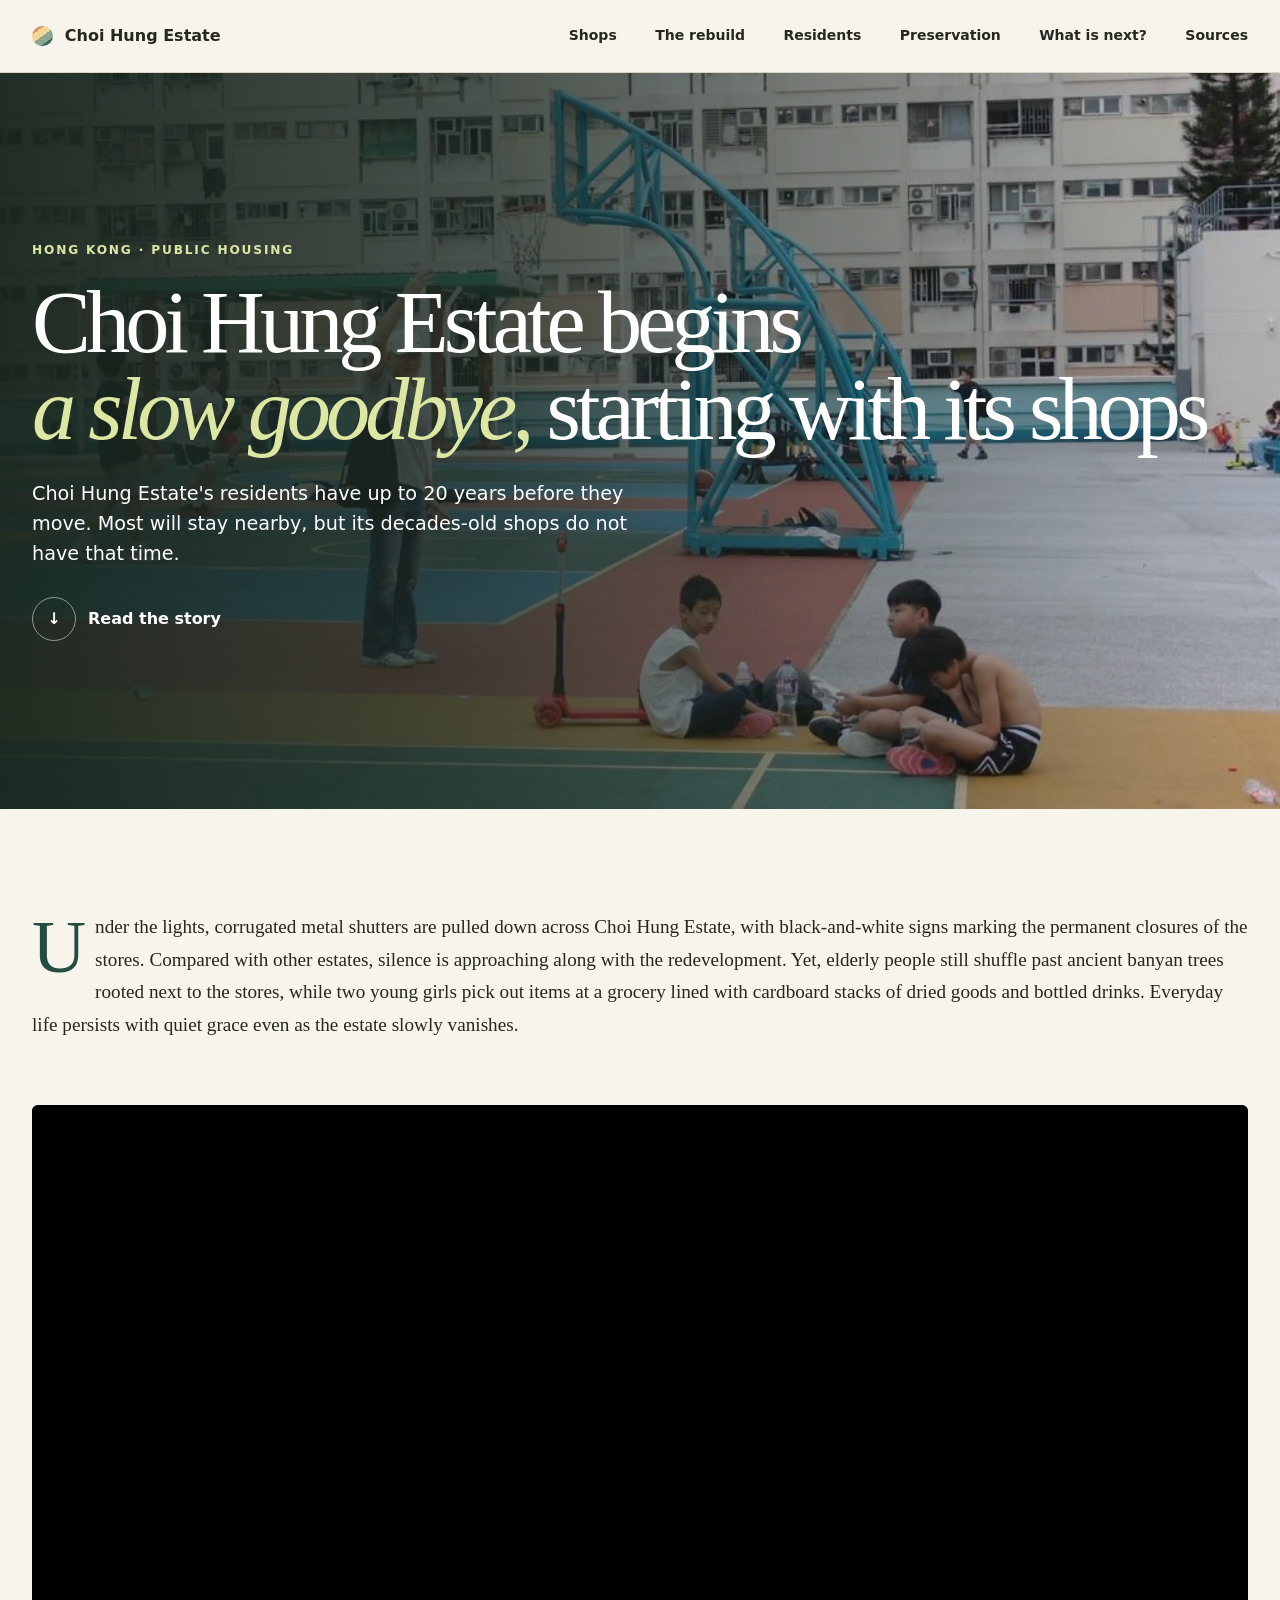
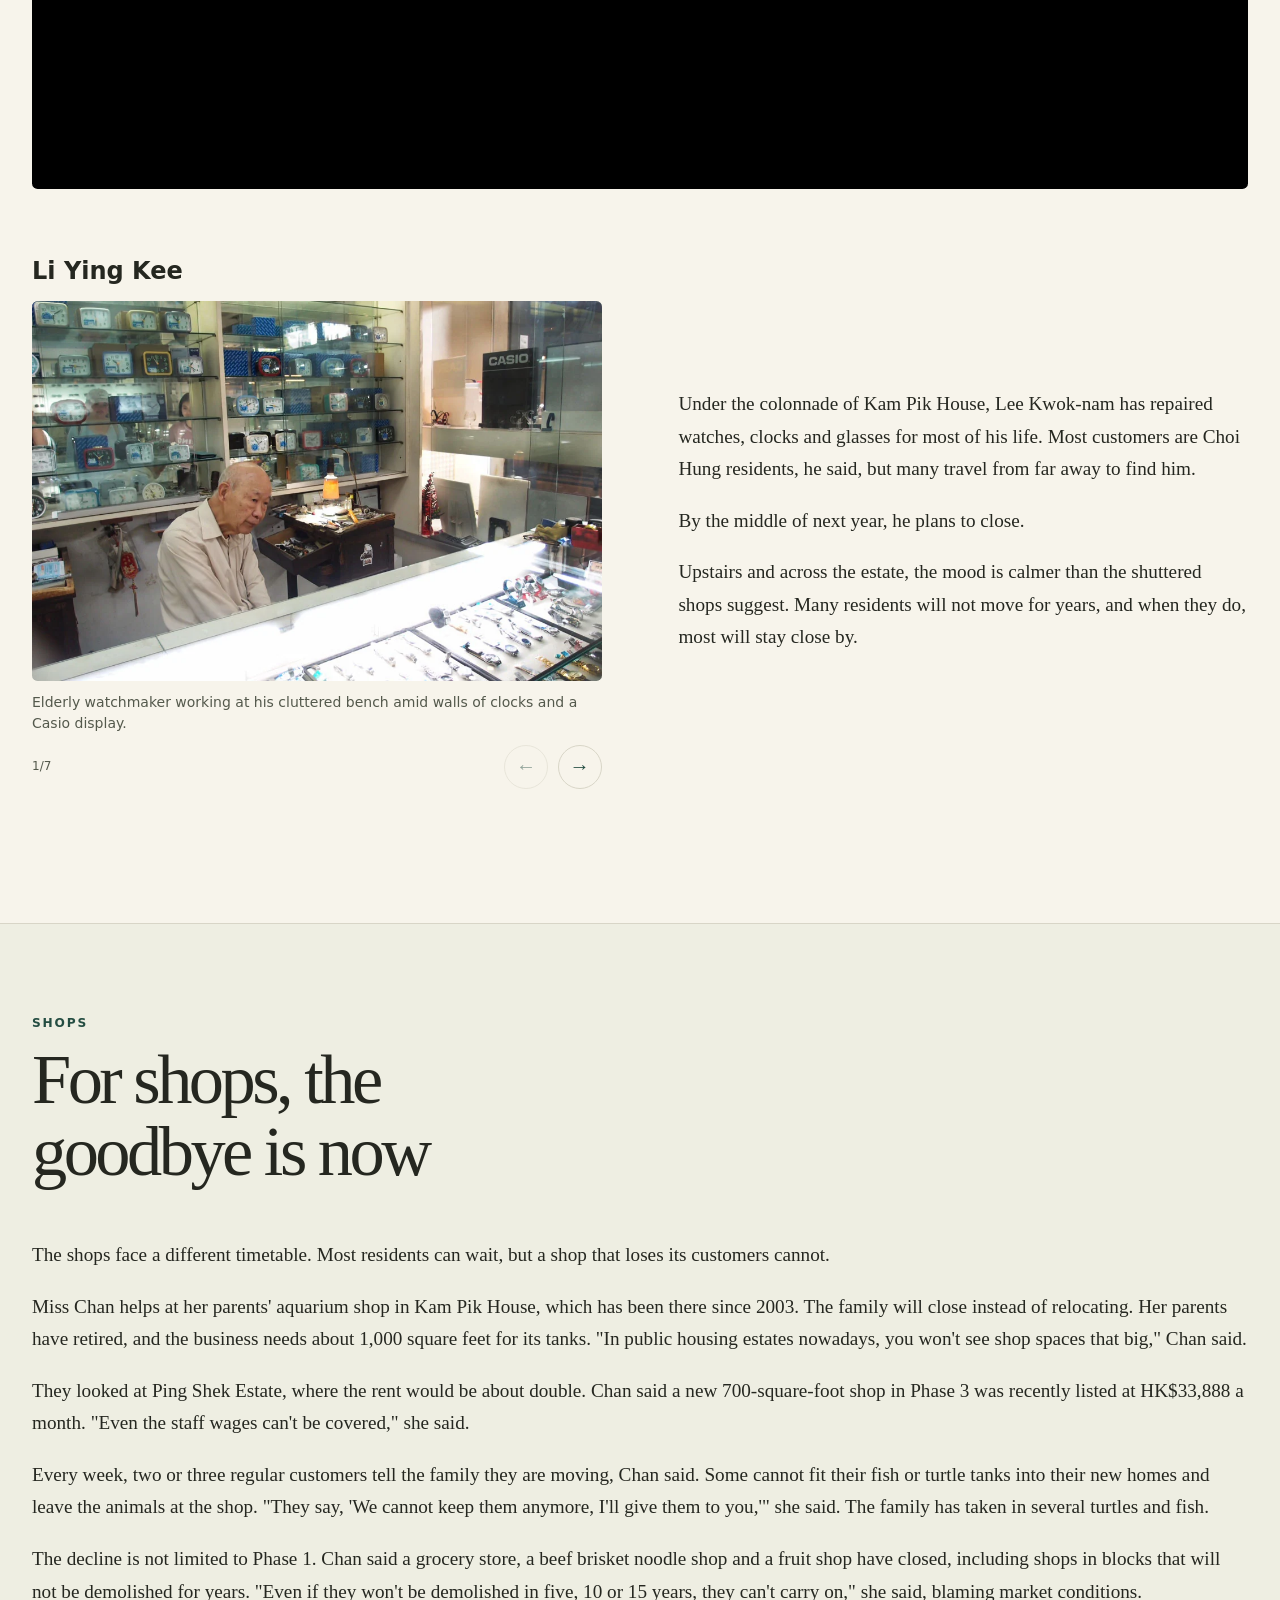
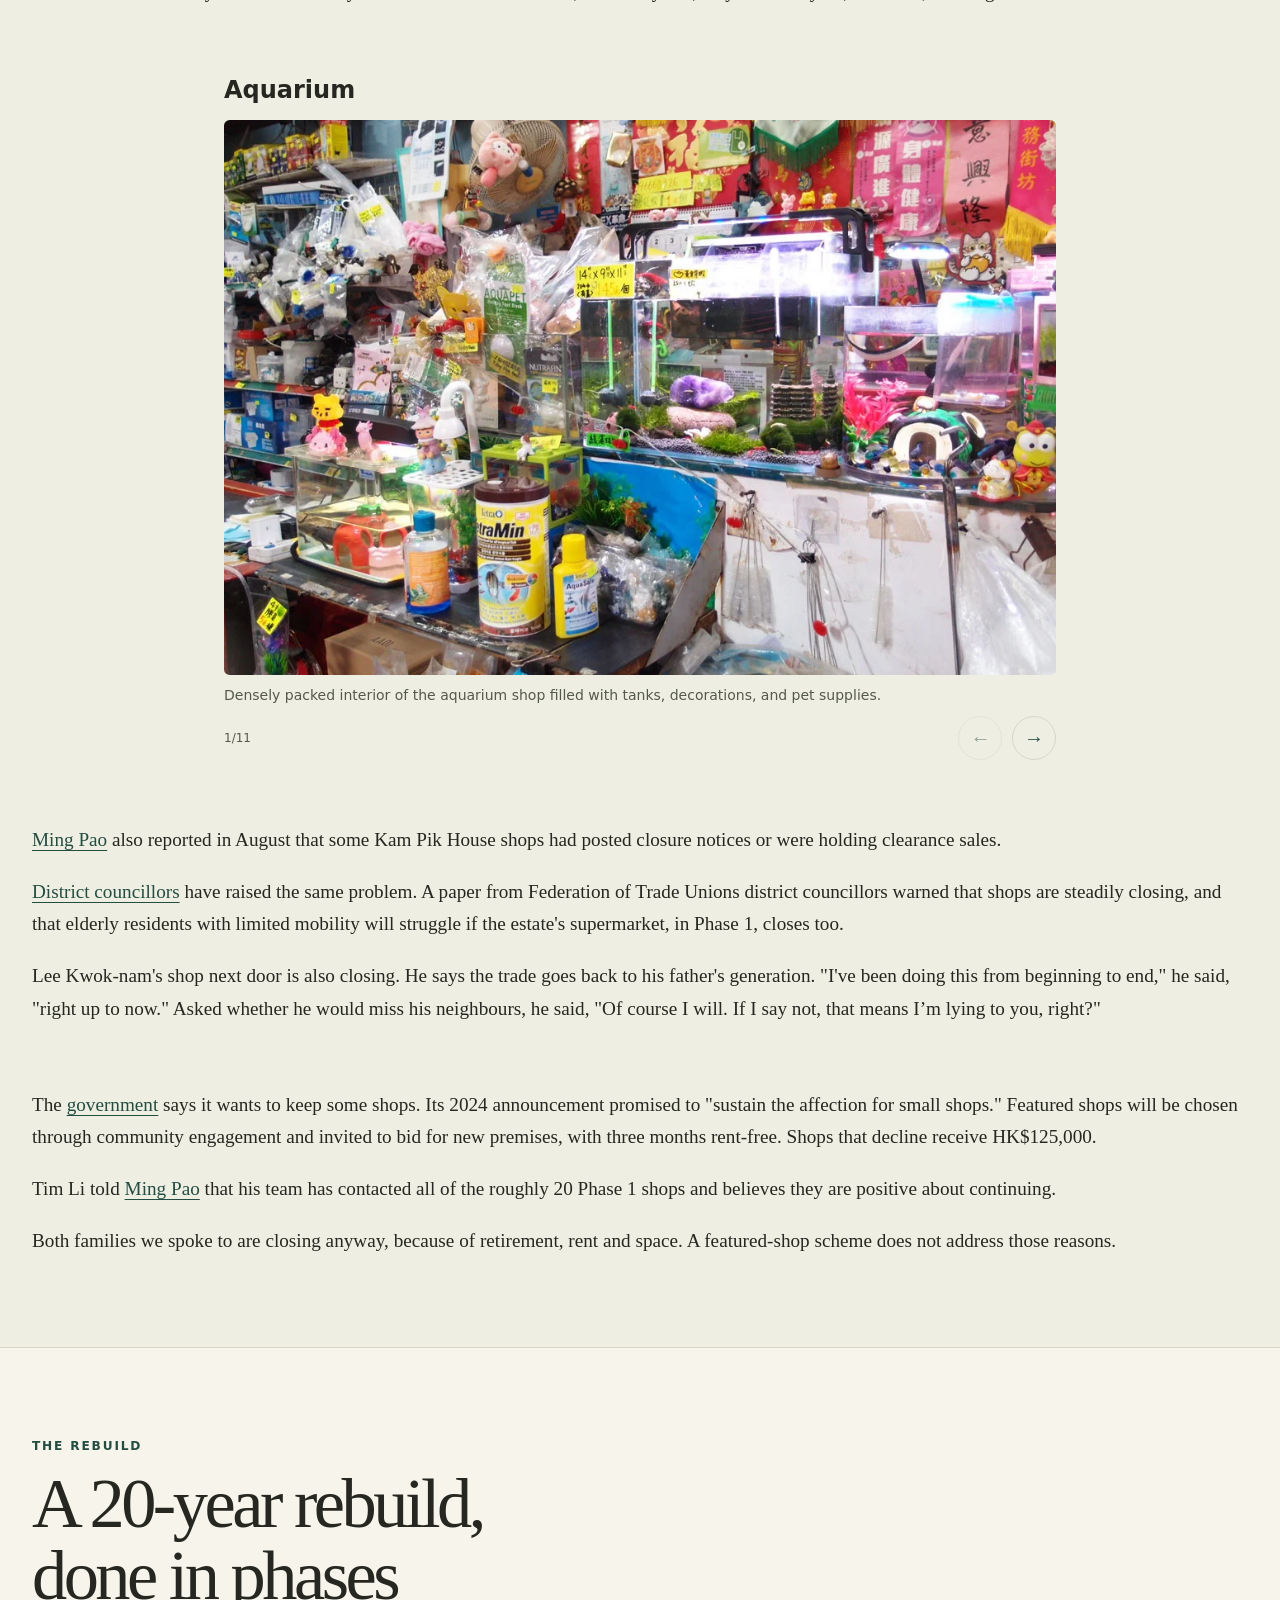
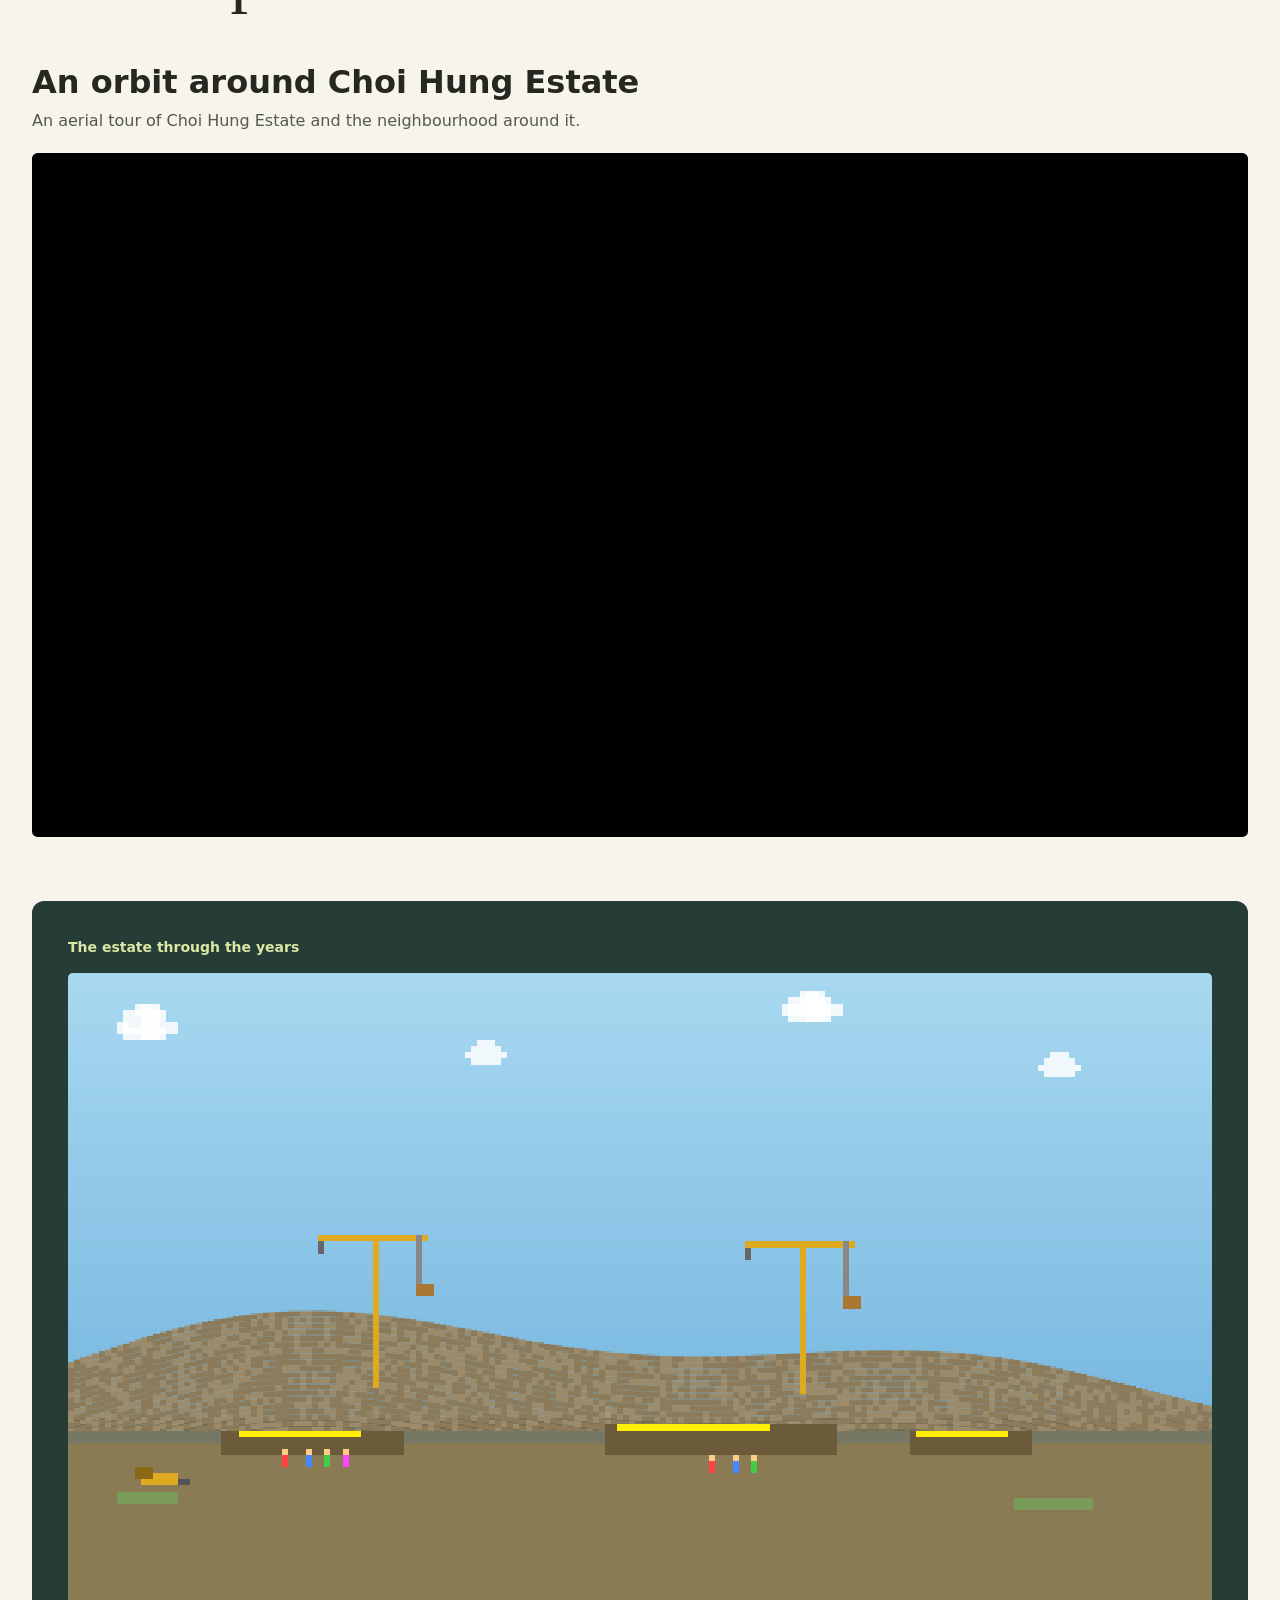
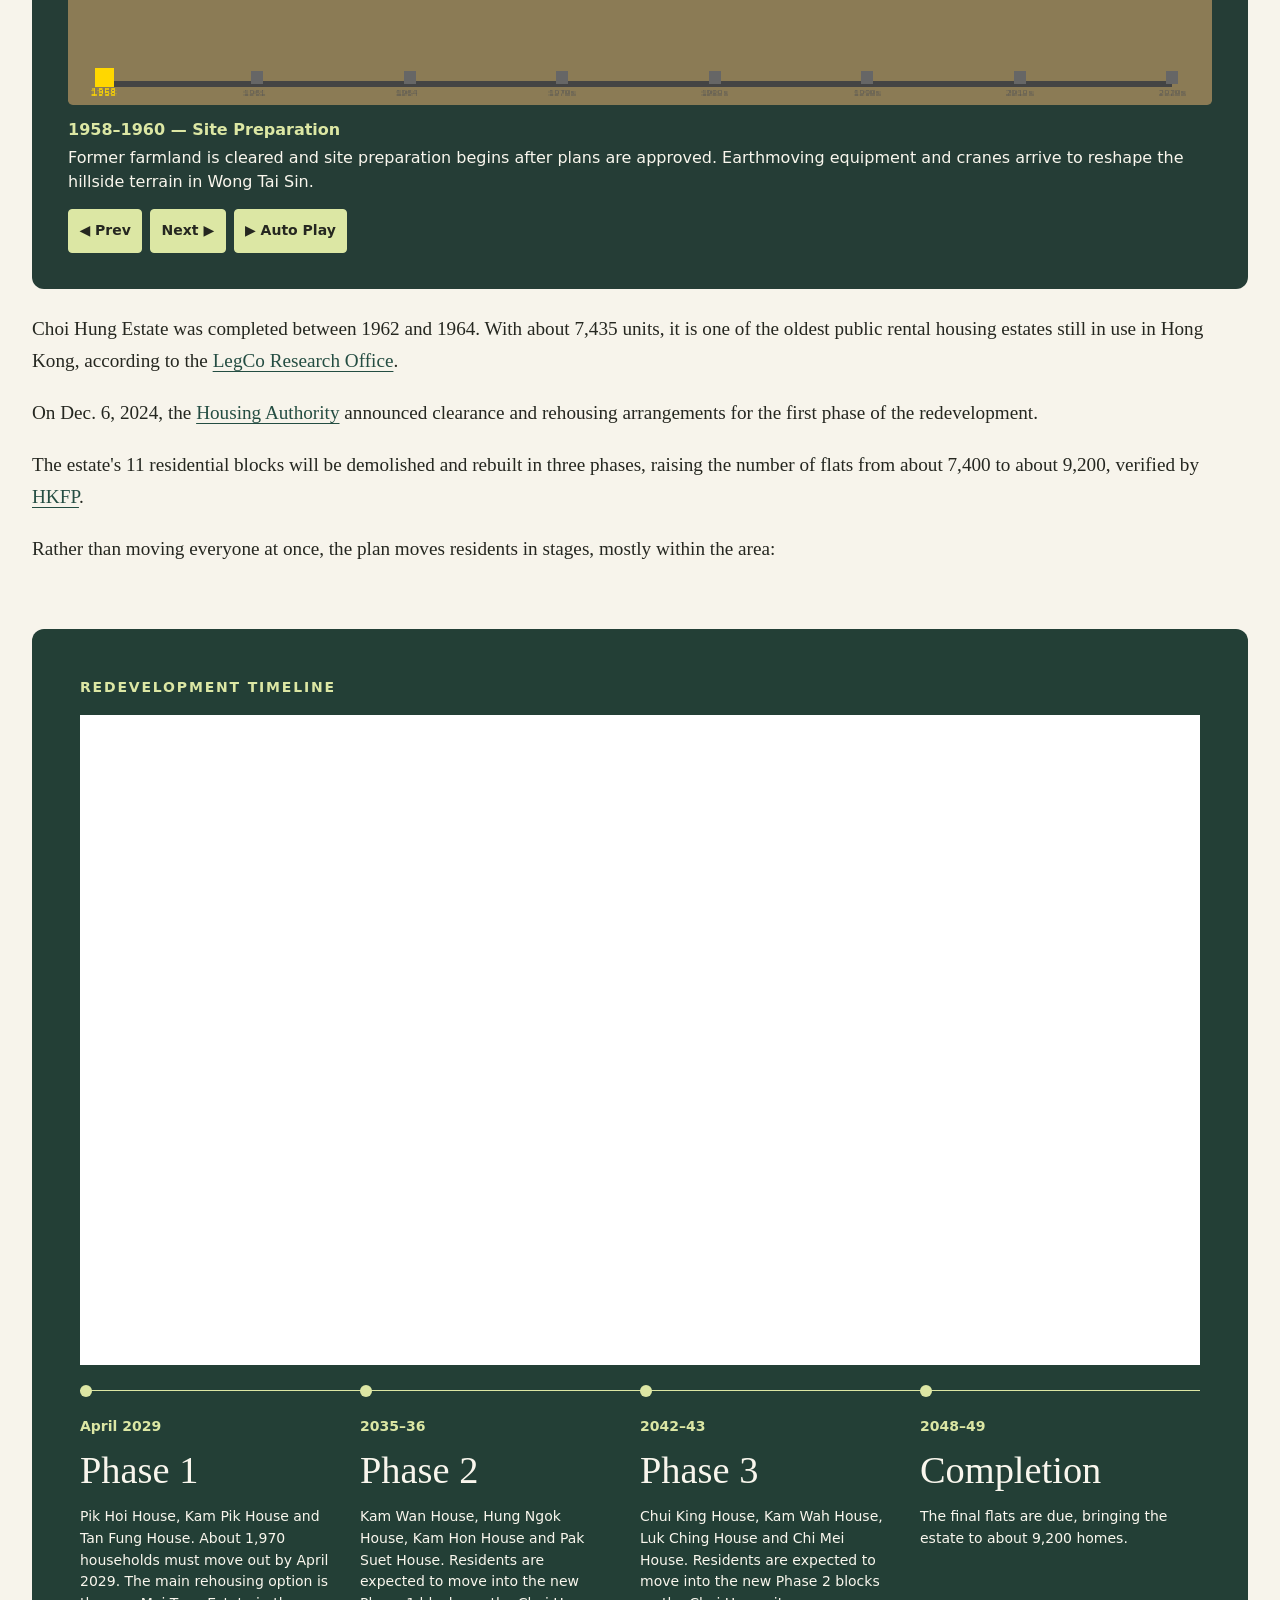
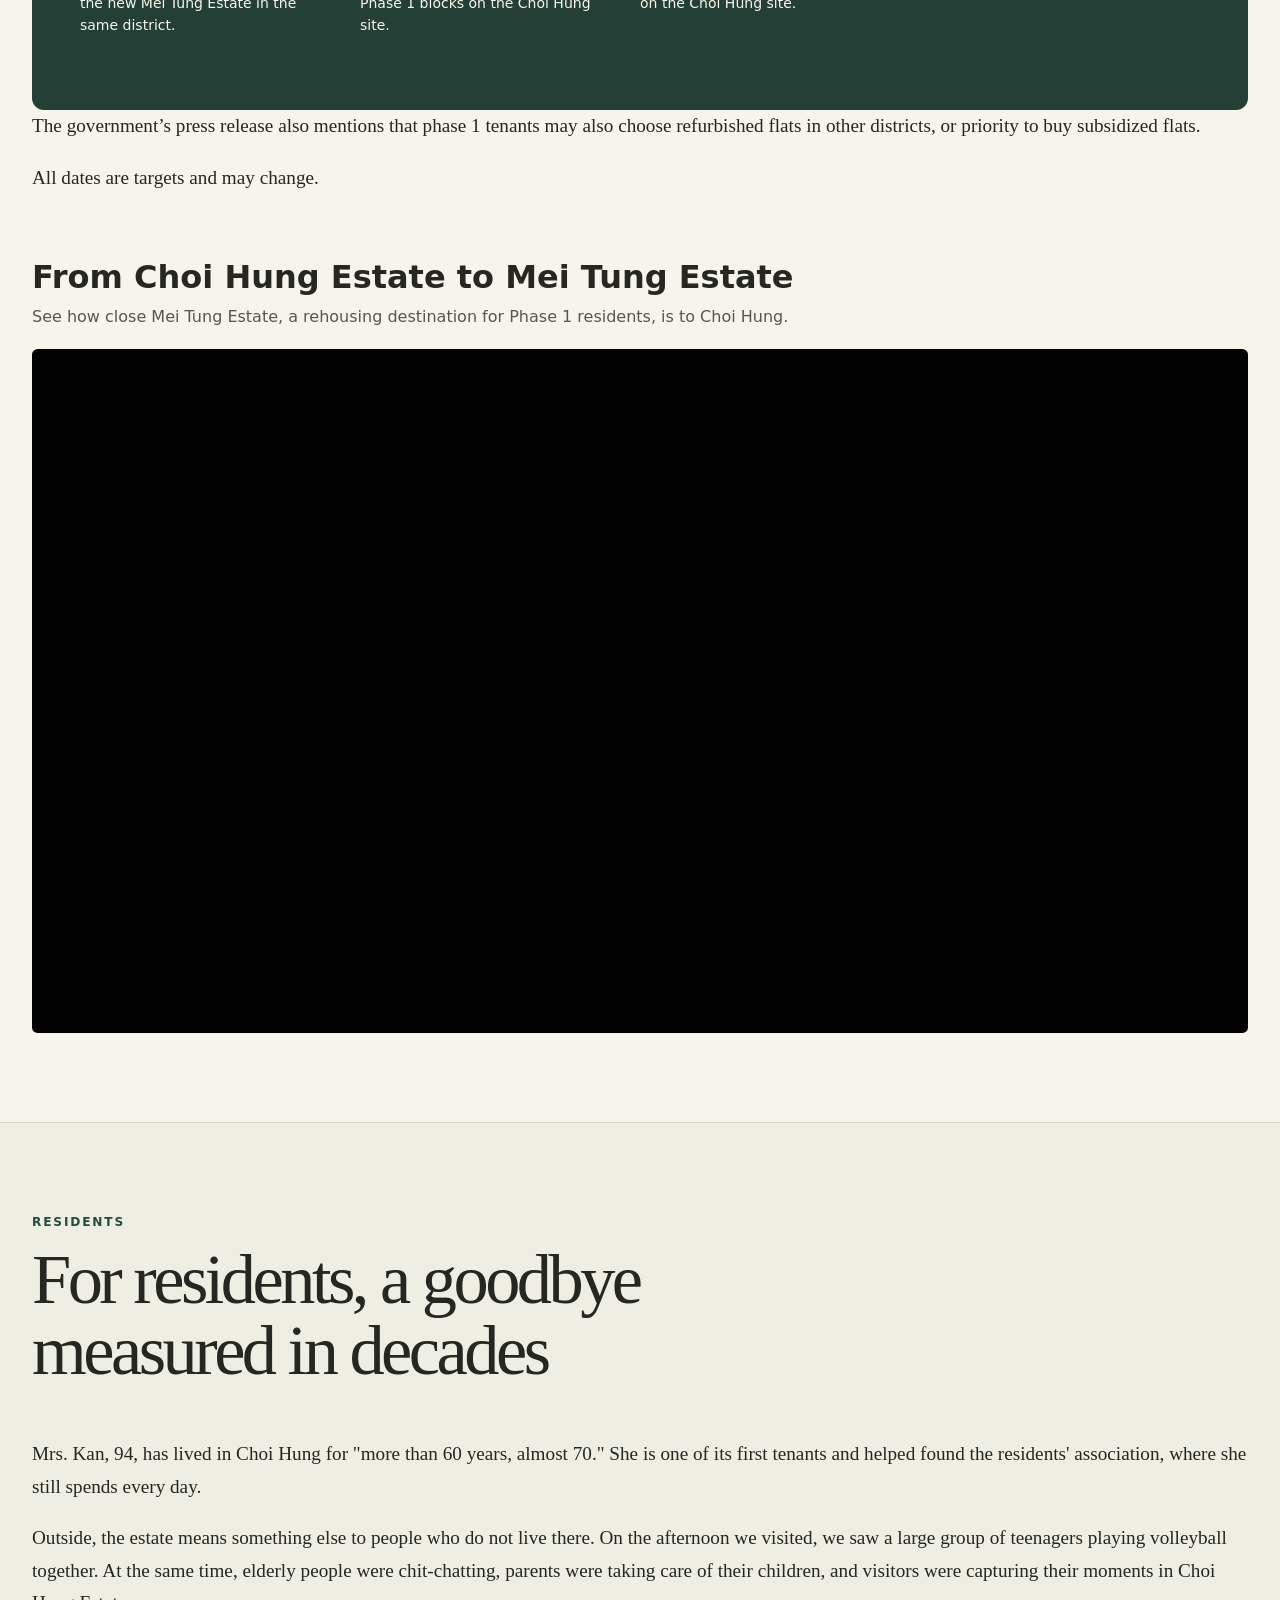
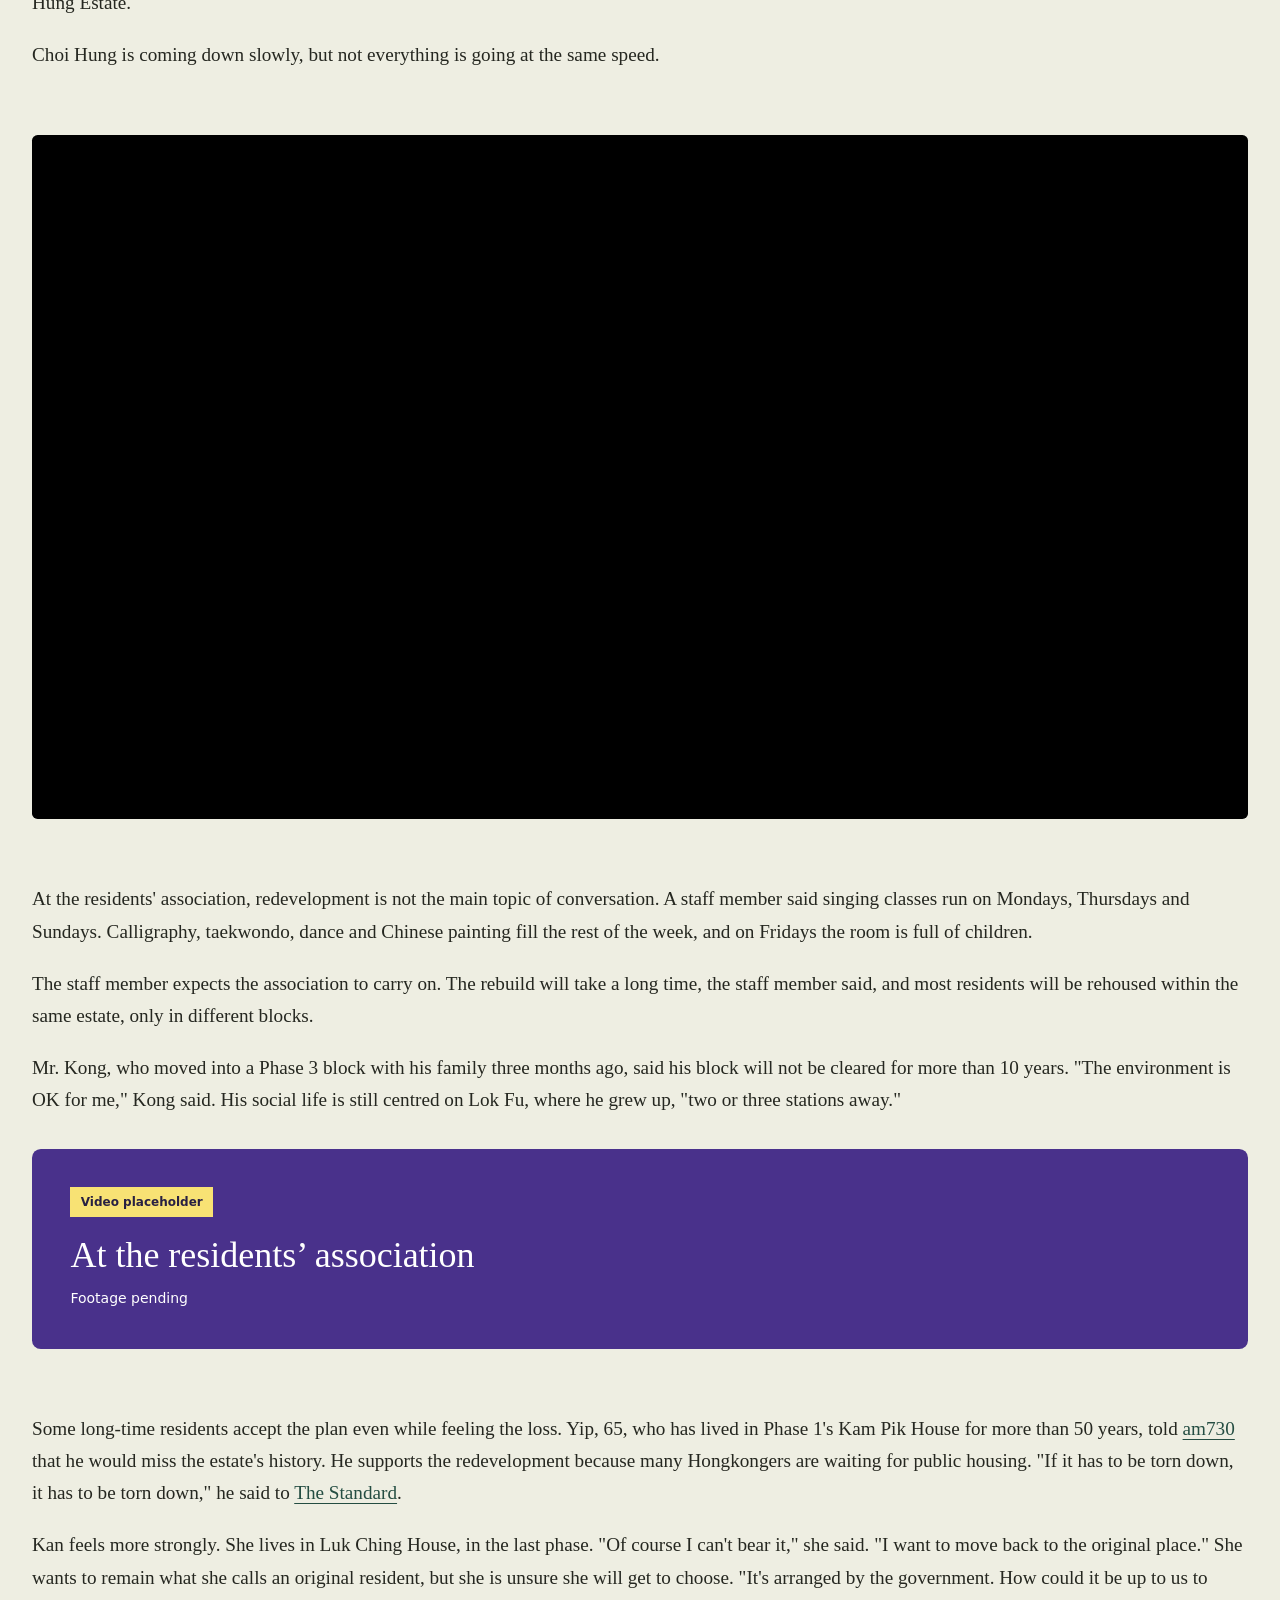
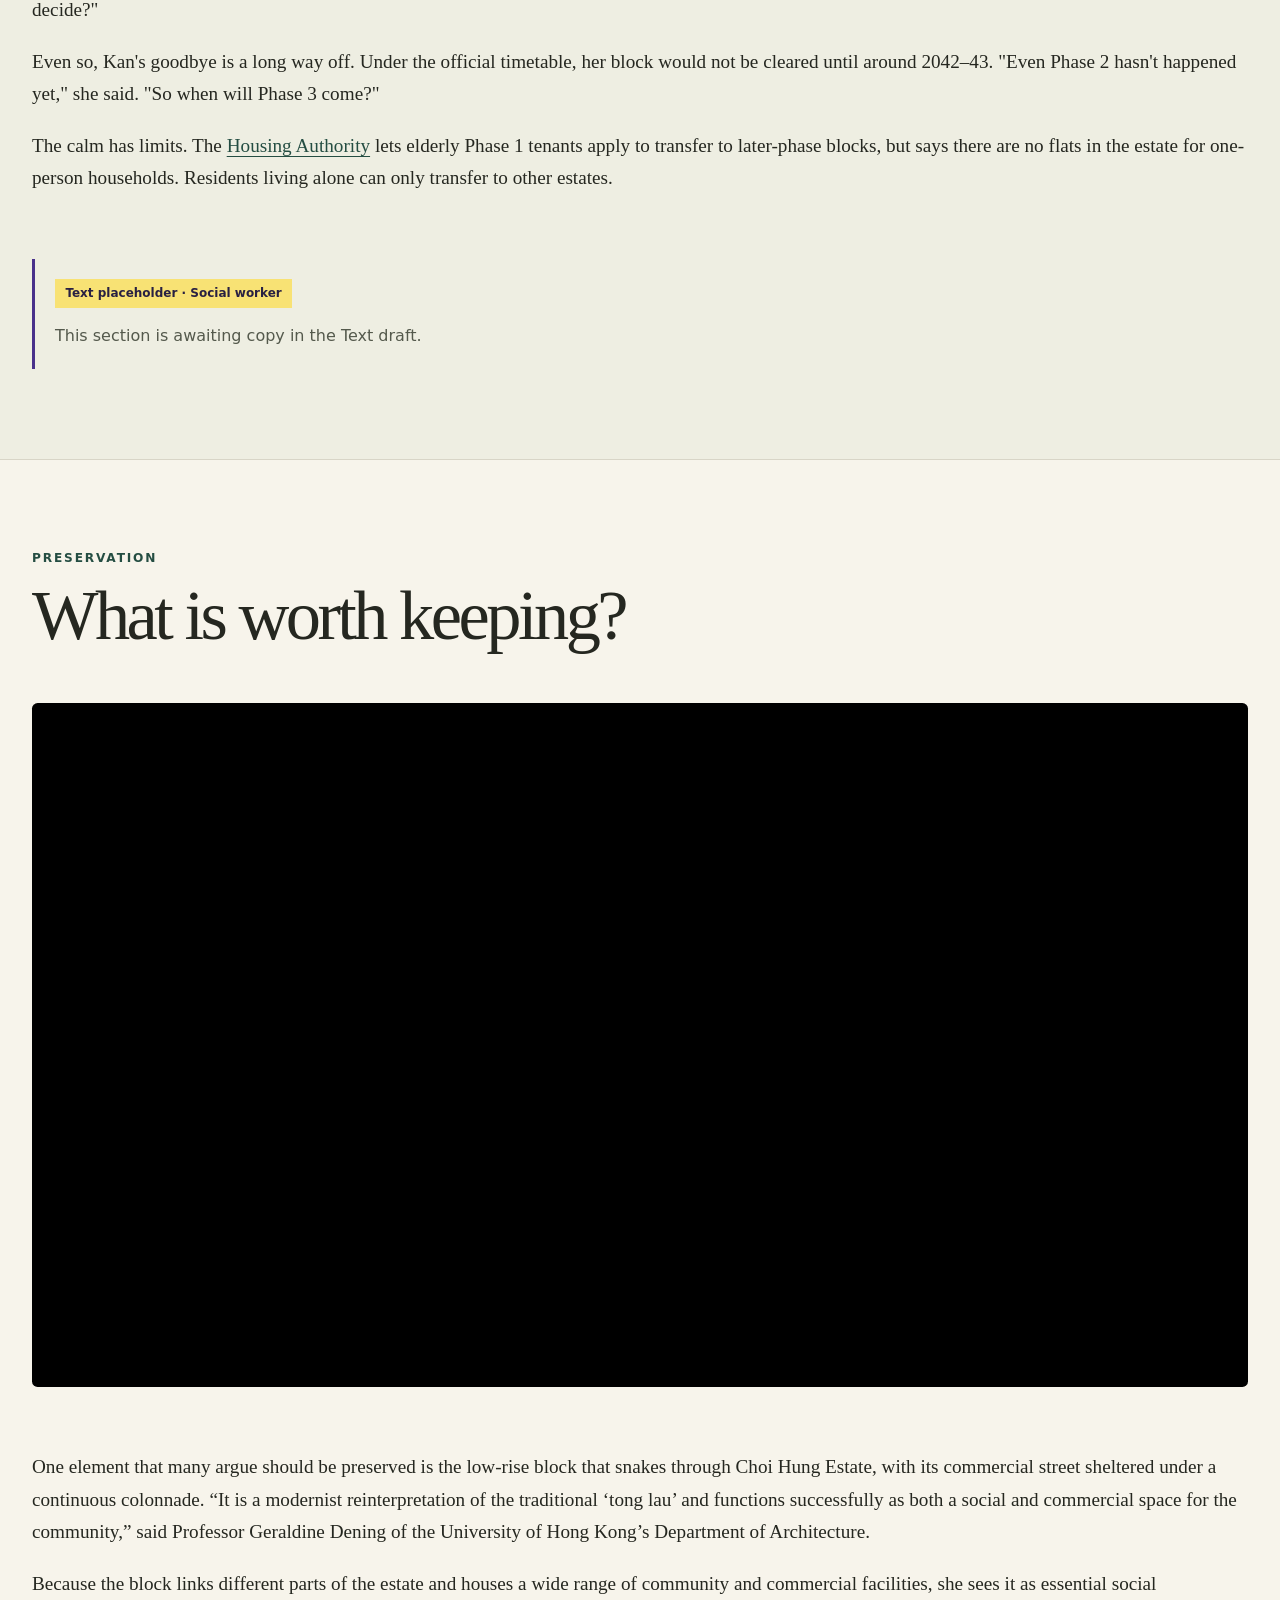
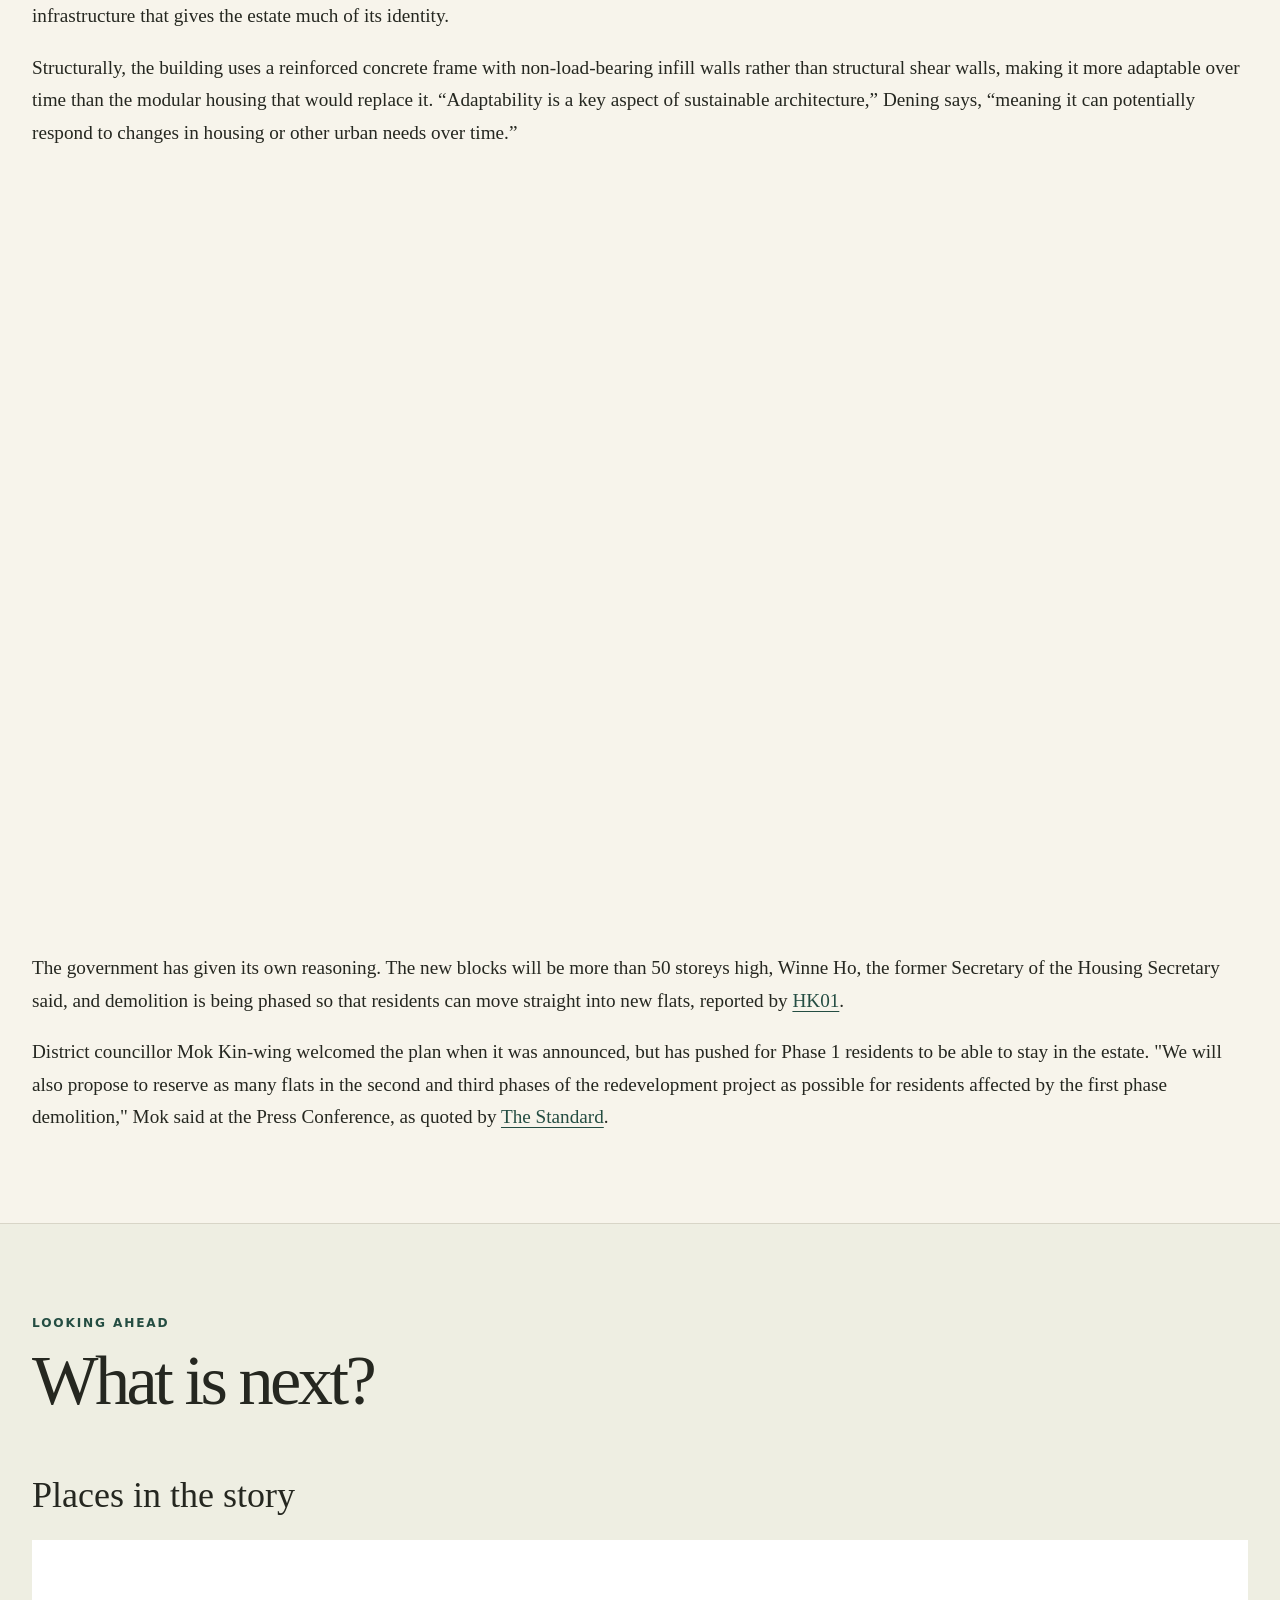
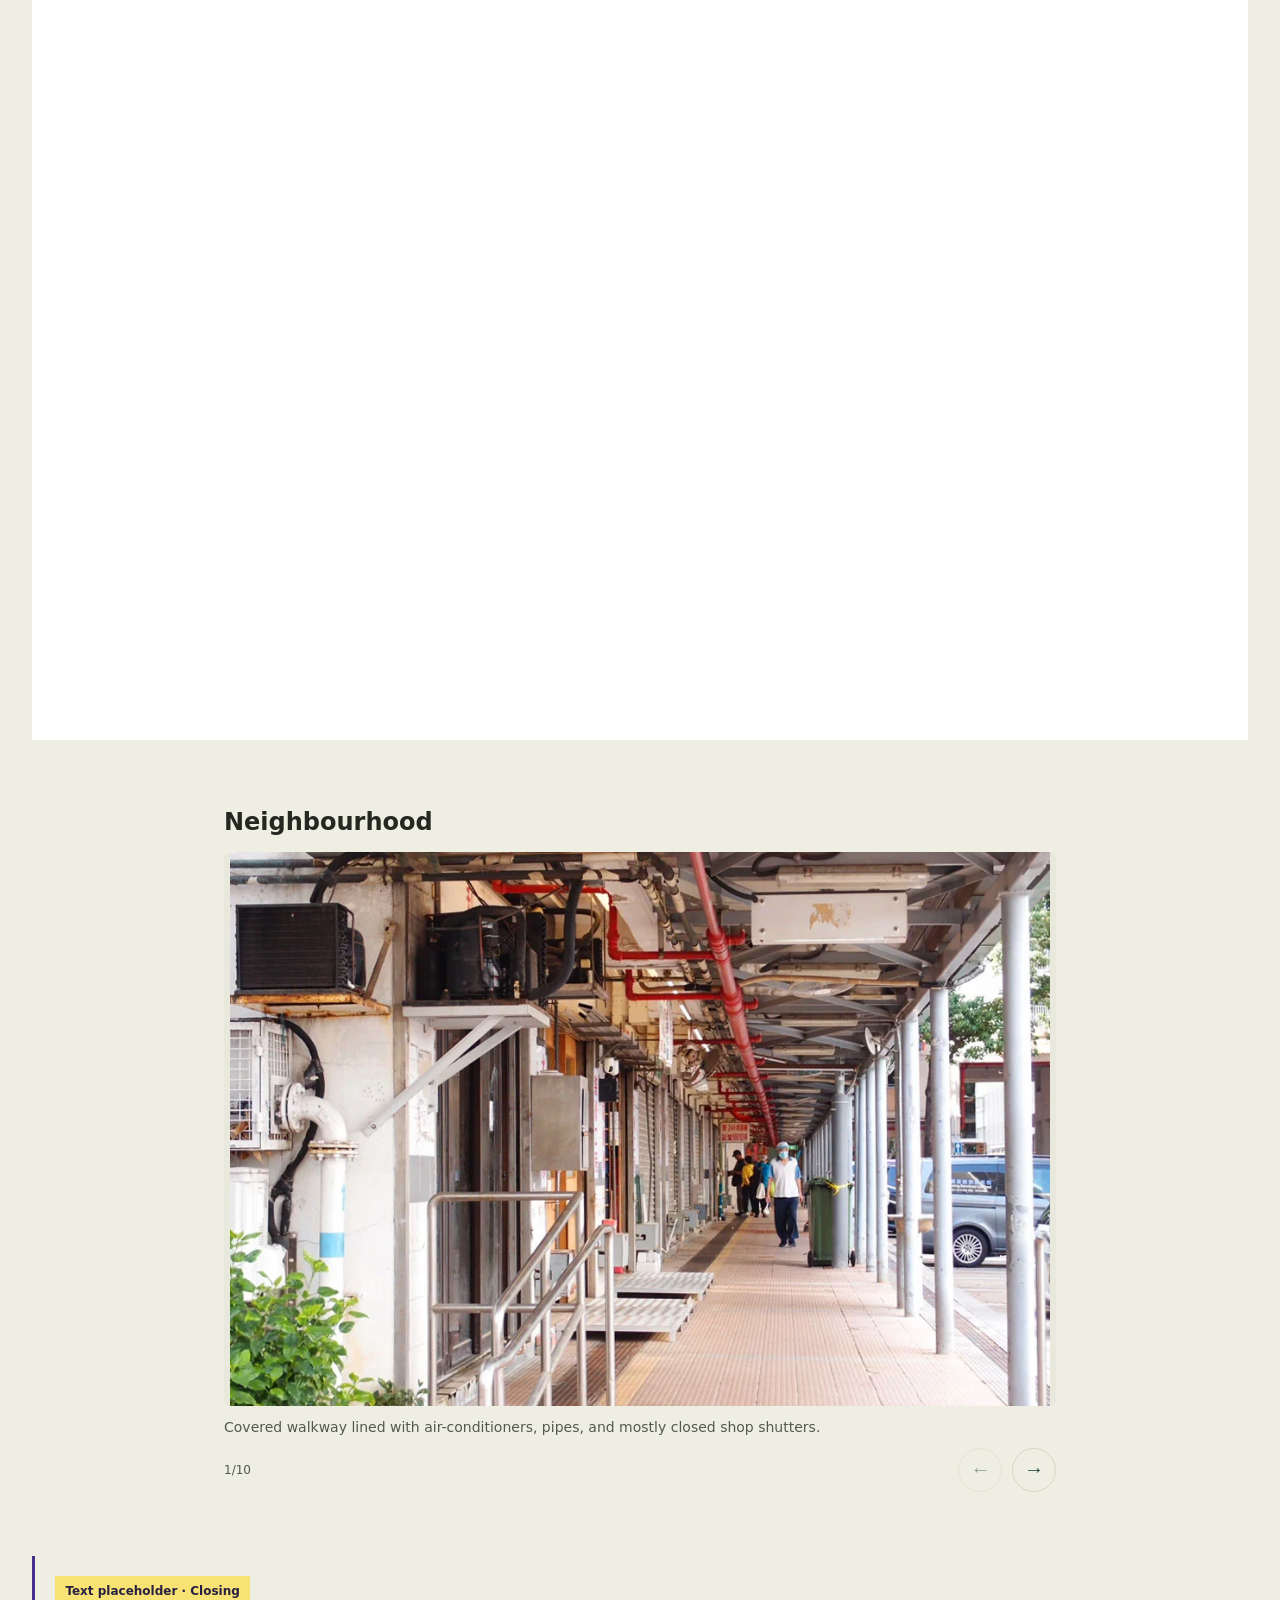
==== test.html @ e08dde83 "Add alternate storytelling layout at test.html" ====
<!doctype html>
<html lang="en"><head>
  <meta charset="utf-8">
  <meta name="viewport" content="width=device-width, initial-scale=1">
  <meta name="theme-color" content="#f7f4eb">
  <meta name="description" content="Choi Hung Estate’s residents have up to 20 years before they move. Its decades-old shops do not have that time.">
  <title>Choi Hung Estate begins a slow goodbye</title>
  <link rel="stylesheet" href="vendor/swiper/swiper-bundle.min.css">
  <link rel="stylesheet" href="styles.css?v=4">
  <script src="vendor/swiper/swiper-bundle.min.js" defer=""></script>
  <script src="gallery.js?v=2" defer=""></script>
  <script src="motion.js" defer=""></script>
  <script src="estate-history.js" defer=""></script>
</head>
<body id="top">
  <a class="skip" href="#main">Skip to story</a>
  <header class="masthead">
    <div class="wrap header-inner">
      <a class="brand" href="#top"><span class="mark" aria-hidden="true"></span> Choi Hung Estate</a>
      <nav aria-label="Story sections">
        
      <a href="#shops">Shops</a><a href="#redevelopment">The rebuild</a><a href="#residents">Residents</a><a href="#preservation">Preservation</a><a href="#next">What is next?</a><a href="#sources">Sources</a></nav>
    </div>
  </header>
  <main id="main"><section class="hero" aria-labelledby="headline">
      <div class="wrap hero-inner">
        <p class="eyebrow">Hong Kong · Public housing</p>
        <h1 id="headline">Choi Hung Estate begins <em>a slow goodbye,</em> starting with its shops</h1>
        <p class="deck">Choi Hung Estate's residents have up to 20 years before they move. Most will stay nearby, but its decades-old shops do not have that time.</p>
        <a class="story-link" href="#story"><span aria-hidden="true">↓</span> Read the story</a>
      </div>
    </section><div id="story" class="opening">
<div class="prose measure" id="text-1">
<p>Under the lights, corrugated metal shutters are pulled down across Choi Hung Estate, with black-and-white signs marking the permanent closures of the stores. Compared with other estates, silence is approaching along with the redevelopment. Yet, elderly people still shuffle past ancient banyan trees rooted next to the stores, while two young girls pick out items at a grocery lined with cardboard stacks of dried goods and bottled drinks. Everyday life persists with quiet grace even as the estate slowly vanishes.</p>
</div>
<figure id="lee-video" class="interview-video">
  <iframe title="Lee Kwok-nam interview video" src="https://drive.google.com/file/d/1QyEZgH8Qrl5v-TX9_oJ8u_oJI3uLM6KD/preview" loading="lazy" allow="fullscreen" allowfullscreen=""></iframe>
</figure>
<div class="story-pair wrap">
<div class="gallery swiper" role="region" aria-label="Li Ying Kee gallery">
        <h3 class="gallery-title">Li Ying Kee</h3>
        <div class="swiper-wrapper">
          <figure class="swiper-slide">
            <div class="crop"><img src="assets/galleries/lee-ying-kee/1.webp" alt="Shopkeeper seated behind a watch counter with clocks on shelves behind him" width="1008" height="672" loading="lazy"></div>
            <figcaption>Elderly watchmaker working at his cluttered bench amid walls of clocks and a Casio display.</figcaption>
          </figure>
          <figure class="swiper-slide">
            <div class="crop"><img src="assets/galleries/lee-ying-kee/2.webp" alt="Door marked as an eye-testing room beside wall-mounted clocks and a desk" width="1008" height="672" loading="lazy"></div>
            <figcaption>Entrance to the eye-examination room, with clocks lining the walls and a fan in the foreground.</figcaption>
          </figure>
          <figure class="swiper-slide">
            <div class="crop"><img src="assets/galleries/lee-ying-kee/3.webp" alt="Ginger cat lying on a glass counter beneath red Chinese shop lettering" width="1008" height="672" loading="lazy"></div>
            <figcaption>Shop interior showing clocks, family portraits, and the resident cat sleeping on the glass counter.</figcaption>
          </figure>
          <figure class="swiper-slide">
            <div class="crop"><img src="assets/galleries/lee-ying-kee/4.webp" alt="Open drawers, tools and small boxes on a wooden workbench under a clock display" width="1008" height="672" loading="lazy"></div>
            <figcaption>Close-up of the repair workbench piled with tools, parts, and open drawers.</figcaption>
          </figure>
          <figure class="swiper-slide">
            <div class="crop"><img src="assets/galleries/lee-ying-kee/5.webp" alt="Wristwatches on stands beside an illustrated Li Ying Kee postcard" width="1008" height="672" loading="lazy"></div>
            <figcaption>Counter display of watches next to a souvenir postcard and cat keychain of the shop.</figcaption>
          </figure>
          <figure class="swiper-slide">
            <div class="crop"><img src="assets/galleries/lee-ying-kee/6.webp" alt="Ginger cat standing on the tiled threshold of Li Ying Kee" width="1008" height="672" loading="lazy"></div>
            <figcaption>The shop’s orange cat standing just outside the entrance.</figcaption>
          </figure>
          <figure class="swiper-slide">
            <div class="crop"><img src="assets/galleries/lee-ying-kee/7.webp" alt="Round shop clock mounted beneath exposed pipes along the covered walkway" width="1008" height="672" loading="lazy"></div>
            <figcaption>Large hanging clock advertising Lee Ying Kee’s watch and eye services.</figcaption>
          </figure>
        </div>
        <div class="gallery-bar">
          <span class="gallery-counter">1/7</span>
          <div class="gallery-controls">
            <button class="gallery-prev" type="button" aria-label="Previous photo"><span aria-hidden="true">←</span></button>
            <button class="gallery-next" type="button" aria-label="Next photo"><span aria-hidden="true">→</span></button>
          </div>
        </div>
      </div>
<div class="prose" id="text-2">
<p>Under the colonnade of Kam Pik House, Lee Kwok-nam has repaired watches, clocks and glasses for most of his life. Most customers are Choi Hung residents, he said, but many travel from far away to find him.</p>
<p>By the middle of next year, he plans to close.</p>
<p>Upstairs and across the estate, the mood is calmer than the shuttered shops suggest. Many residents will not move for years, and when they do, most will stay close by.</p>
</div>
</div>



</div><section id="shops" class="chapter" aria-labelledby="shops-title">
<div class="wrap chapter-heading"><p class="eyebrow">Shops</p><h2 id="shops-title">For shops, the goodbye is now</h2></div>
<div class="prose measure" id="text-7">
<p>The shops face a different timetable. Most residents can wait, but a shop that loses its customers cannot.</p>
<p>Miss Chan helps at her parents' aquarium shop in Kam Pik House, which has been there since 2003. The family will close instead of relocating. Her parents have retired, and the business needs about 1,000 square feet for its tanks. "In public housing estates nowadays, you won't see shop spaces that big," Chan said.</p>
<p>They looked at Ping Shek Estate, where the rent would be about double. Chan said a new 700-square-foot shop in Phase 3 was recently listed at HK$33,888 a month. "Even the staff wages can't be covered," she said.</p>
<p>Every week, two or three regular customers tell the family they are moving, Chan said. Some cannot fit their fish or turtle tanks into their new homes and leave the animals at the shop. "They say, 'We cannot keep them anymore, I'll give them to you,'" she said. The family has taken in several turtles and fish.</p>
<p>The decline is not limited to Phase 1. Chan said a grocery store, a beef brisket noodle shop and a fruit shop have closed, including shops in blocks that will not be demolished for years. "Even if they won't be demolished in five, 10 or 15 years, they can't carry on," she said, blaming market conditions.</p>
</div>
<div class="gallery-feature wrap"><div class="gallery swiper" role="region" aria-label="Aquarium gallery">
        <h3 class="gallery-title">Aquarium</h3>
        <div class="swiper-wrapper">
          <figure class="swiper-slide">
            <div class="crop"><img src="assets/galleries/aquarium/8.webp" alt="Illuminated fish tanks surrounded by containers of fish food and shop decorations" width="1008" height="672" loading="lazy"></div>
            <figcaption>Densely packed interior of the aquarium shop filled with tanks, decorations, and pet supplies.</figcaption>
          </figure>
          <figure class="swiper-slide">
            <div class="crop"><img src="assets/galleries/aquarium/9.webp" alt="Turtle tanks beneath a brightly lit aquarium of colourful fish" width="1008" height="672" loading="lazy"></div>
            <figcaption>Stacked tanks holding colourful fish and turtles, one with a skeleton ornament.</figcaption>
          </figure>
          <figure class="swiper-slide">
            <div class="crop"><img src="assets/galleries/aquarium/10.webp" alt="Rows of aquariums with blue backgrounds and yellow handwritten price tags" width="765" height="526" loading="lazy"></div>
            <figcaption>Rows of tanks stocked with tropical fish and gravel.</figcaption>
          </figure>
          <figure class="swiper-slide">
            <div class="crop"><img src="assets/galleries/aquarium/11.webp" alt="Dark spotted fish on gravel in a blue-backed aquarium" width="936" height="623" loading="lazy"></div>
            <figcaption>Fish tanks with decorative rocks and large water jugs stored underneath.</figcaption>
          </figure>
          <figure class="swiper-slide">
            <div class="crop"><img src="assets/galleries/aquarium/12.webp" alt="Orange goldfish swimming together in a glass aquarium" width="1008" height="672" loading="lazy"></div>
            <figcaption>Tanks of orange goldfish for sale.</figcaption>
          </figure>
          <figure class="swiper-slide">
            <div class="crop"><img src="assets/galleries/aquarium/13.webp" alt="Red scoop and clear measuring jugs between stacked fish tanks" width="864" height="549" loading="lazy"></div>
            <figcaption>Working area with nets, containers, and fish tanks, including another skeleton decoration.</figcaption>
          </figure>
          <figure class="swiper-slide">
            <div class="crop"><img src="assets/galleries/aquarium/14.webp" alt="Pink, yellow and orange fish in a blue-backed aquarium" width="1008" height="672" loading="lazy"></div>
            <figcaption>Close-up of bright neon tetras swimming in a tank.</figcaption>
          </figure>
          <figure class="swiper-slide">
            <div class="crop"><img src="assets/galleries/aquarium/15.webp" alt="School of small fish above labelled pots of aquatic plants" width="1008" height="672" loading="lazy"></div>
            <figcaption>Planted aquarium with small fish, aquatic plants, and price tags.</figcaption>
          </figure>
          <figure class="swiper-slide">
            <div class="crop"><img src="assets/galleries/aquarium/16.webp" alt="Blue aquarium shop sign with fish symbols beside hanging red lanterns" width="1008" height="672" loading="lazy"></div>
            <figcaption>Neon open sign for Hung To Aquarium (鴻濤水族館)  with red lanterns hanging outside.</figcaption>
          </figure>
          <figure class="swiper-slide">
            <div class="crop"><img src="assets/galleries/aquarium/17.webp" alt="Aquarium shopfront with a blue Chinese sign, red lanterns and clear plastic entrance strips" width="932" height="646" loading="lazy"></div>
            <figcaption>Storefront of Hung To Aquarium, lanterns up and a staff member visible inside.</figcaption>
          </figure>
          <figure class="swiper-slide">
            <div class="crop"><img src="assets/galleries/aquarium/pb151330.webp" alt="People walking through the covered arcade beside the aquarium shop sign" width="1008" height="672" loading="lazy"></div>
          </figure>
        </div>
        <div class="gallery-bar">
          <span class="gallery-counter">1/11</span>
          <div class="gallery-controls">
            <button class="gallery-prev" type="button" aria-label="Previous photo"><span aria-hidden="true">←</span></button>
            <button class="gallery-next" type="button" aria-label="Next photo"><span aria-hidden="true">→</span></button>
          </div>
        </div>
      </div></div>
<div class="prose measure" id="text-8">
<p><a href="https://news.mingpao.com/pns/要聞/article/20260823/s00001/1787423045557/留虹牆保店匾-彩虹邨特色不變-重建團隊-已接觸首期拆20店-對繼續營業正面">Ming Pao</a> also reported in August that some Kam Pik House shops had posted closure notices or were holding clearance sales.</p>
<p><a href="https://www.districtcouncils.gov.hk/wts/doc/2024_2027/tc/committee_meetings_doc/HC/31366/HC_M16_045.pdf">District councillors</a> have raised the same problem. A paper from Federation of Trade Unions district councillors warned that shops are steadily closing, and that elderly residents with limited mobility will struggle if the estate's supermarket, in Phase 1, closes too.</p>
<p>Lee Kwok-nam's shop next door is also closing. He says the trade goes back to his father's generation. "I've been doing this from beginning to end," he said, "right up to now." Asked whether he would miss his neighbours, he said, "Of course I will. If I say not, that means I’m lying to you, right?"</p>
</div>

<div class="prose measure" id="text-9">
<p>The <a href="https://www.info.gov.hk/gia/general/202412/06/P2024120600218.htm">government</a> says it wants to keep some shops. Its 2024 announcement promised to "sustain the affection for small shops." Featured shops will be chosen through community engagement and invited to bid for new premises, with three months rent-free. Shops that decline receive HK$125,000.</p>
<p>Tim Li told <a href="https://news.mingpao.com/pns/要聞/article/20260823/s00001/1787423045557/留虹牆保店匾-彩虹邨特色不變-重建團隊-已接觸首期拆20店-對繼續營業正面">Ming Pao</a> that his team has contacted all of the roughly 20 Phase 1 shops and believes they are positive about continuing.</p>
<p>Both families we spoke to are closing anyway, because of retirement, rent and space. A featured-shop scheme does not address those reasons.</p>
</div>

</section><section id="redevelopment" class="chapter" aria-labelledby="redevelopment-title">
<div class="wrap chapter-heading"><p class="eyebrow">The rebuild</p><h2 id="redevelopment-title">A 20-year rebuild, done in phases</h2></div>
<figure id="earth-video-1" class="interview-video">
  <figcaption><h3>An orbit around Choi Hung Estate</h3><p>An aerial tour of Choi Hung Estate and the neighbourhood around it.</p></figcaption>
  <iframe title="An orbit around Choi Hung Estate video" src="https://drive.google.com/file/d/1zy849ANQ_q80r04ZechJBaH7zpmNqCsq/preview" loading="lazy" allow="fullscreen" allowfullscreen=""></iframe>
</figure><figure class="estate-history wrap" aria-labelledby="estate-history-title" hidden="">
        <figcaption id="estate-history-title">The estate through the years</figcaption>
        <canvas id="gameCanvas" width="750" height="480" tabindex="0" aria-label="Pixel-art estate timeline. Use the arrow keys to change stages and Space to toggle autoplay."></canvas>
        <div class="history-details" aria-live="polite" aria-atomic="true">
          <p id="yearDisplay" class="history-year"></p>
          <p id="description" class="history-description"></p>
        </div>
        <div class="history-controls" role="group" aria-label="Estate history controls">
          <button id="prevBtn" type="button">◀ Prev</button>
          <button id="nextBtn" type="button">Next ▶</button>
          <button id="autoBtn" type="button">▶ Auto Play</button>
        </div>
      </figure>
<div class="prose measure" id="text-4a">
<p>Choi Hung Estate was completed between 1962 and 1964. With about 7,435 units, it is one of the oldest public rental housing estates still in use in Hong Kong, according to the <a href="https://app7.legco.gov.hk/rpdb/en/uploads/2025/ISSH/ISSH19_2025_20250707_en.pdf">LegCo Research Office</a>.</p>
<p>On Dec. 6, 2024, the <a href="https://www.info.gov.hk/gia/general/202412/06/P2024120600218.htm">Housing Authority</a> announced clearance and rehousing arrangements for the first phase of the redevelopment.</p>
<p>The estate's 11 residential blocks will be demolished and rebuilt in three phases, raising the number of flats from about 7,400 to about 9,200, verified by <a href="https://hongkongfp.com/2024/10/31/first-tenants-of-hong-kongs-choi-hung-estate-to-begin-moving-out-in-2028-as-redevelopment-set-for-2049-completion/">HKFP</a>.</p>
<p>Rather than moving everyone at once, the plan moves residents in stages, mostly within the area:</p>
</div>
<figure class="timeline wrap" aria-labelledby="timeline-title">
        <figcaption id="timeline-title">Redevelopment timeline</figcaption>
        <iframe class="knightlab-embed timeline-embed" title="Choi Hung Estate interactive timeline" width="100%" height="650" loading="lazy" allowfullscreen="" src="https://cdn.knightlab.com/libs/timeline3/latest/embed/index.html?source=v2%3A2PACX-1vQSINF4Z9VQrUC9lxY2sVhEqk9RJDs5AckryLCi69MP6IN8wHuLTheE7pDvbLVatQh3ShbFIFVR9W2f&amp;font=Default&amp;lang=en&amp;initial_zoom=2&amp;width=100%25&amp;height=650"></iframe>
        <ol class="timeline-list">
          <li class="timeline-item">
            <span class="timeline-marker" aria-hidden="true"></span>
            <span class="timeline-date">April 2029</span>
            <h3>Phase 1</h3>
            <p>Pik Hoi House, Kam Pik House and Tan Fung House. About 1,970 households must move out by April 2029. The main rehousing option is the new Mei Tung Estate in the same district.</p>
          </li>
          <li class="timeline-item">
            <span class="timeline-marker" aria-hidden="true"></span>
            <span class="timeline-date">2035–36</span>
            <h3>Phase 2</h3>
            <p>Kam Wan House, Hung Ngok House, Kam Hon House and Pak Suet House. Residents are expected to move into the new Phase 1 blocks on the Choi Hung site.</p>
          </li>
          <li class="timeline-item">
            <span class="timeline-marker" aria-hidden="true"></span>
            <span class="timeline-date">2042–43</span>
            <h3>Phase 3</h3>
            <p>Chui King House, Kam Wah House, Luk Ching House and Chi Mei House. Residents are expected to move into the new Phase 2 blocks on the Choi Hung site.</p>
          </li>
          <li class="timeline-item">
            <span class="timeline-marker" aria-hidden="true"></span>
            <span class="timeline-date">2048–49</span>
            <h3>Completion</h3>
            <p>The final flats are due, bringing the estate to about 9,200 homes.</p>
          </li>
        </ol>
      </figure>
<div class="prose measure" id="text-4b">
<p>The government’s press release also mentions that phase 1 tenants may also choose refurbished flats in other districts, or priority to buy subsidized flats.</p>
<p>All dates are targets and may change.</p>
</div>
<figure id="earth-video-2" class="interview-video">
  <figcaption><h3>From Choi Hung Estate to Mei Tung Estate</h3><p>See how close Mei Tung Estate, a rehousing destination for Phase 1 residents, is to Choi Hung.</p></figcaption>
  <iframe title="From Choi Hung Estate to Mei Tung Estate video" src="https://drive.google.com/file/d/1fDMn5n1BrPxmKveCEoDNq6SGXSs9fp6s/preview" loading="lazy" allow="fullscreen" allowfullscreen=""></iframe>
</figure></section><section id="residents" class="chapter" aria-labelledby="residents-title">
<div class="wrap chapter-heading"><p class="eyebrow">Residents</p><h2 id="residents-title">For residents, a goodbye measured in decades</h2></div>
<div class="prose measure" id="text-3">
<p>Mrs. Kan, 94, has lived in Choi Hung for "more than 60 years, almost 70." She is one of its first tenants and helped found the residents' association, where she still spends every day.</p>
<p>Outside, the estate means something else to people who do not live there. On the afternoon we visited, we saw a large group of teenagers playing volleyball together. At the same time, elderly people were chit-chatting, parents were taking care of their children, and visitors were capturing their moments in Choi Hung Estate.</p>
<p>Choi Hung is coming down slowly, but not everything is going at the same speed.</p>
</div><figure id="kan-video" class="interview-video">
  <iframe title="Mrs. Kan interview video" src="https://drive.google.com/file/d/1l9lvq_pPf1lnRuvF1nCZv-XNCjOR7zkU/preview" loading="lazy" allow="fullscreen" allowfullscreen=""></iframe>
</figure><div class="prose measure" id="text-5">
<p>At the residents' association, redevelopment is not the main topic of conversation. A staff member said singing classes run on Mondays, Thursdays and Sundays. Calligraphy, taekwondo, dance and Chinese painting fill the rest of the week, and on Fridays the room is full of children.</p>
<p>The staff member expects the association to carry on. The rebuild will take a long time, the staff member said, and most residents will be rehoused within the same estate, only in different blocks.</p>
<p>Mr. Kong, who moved into a Phase 3 block with his family three months ago, said his block will not be cleared for more than 10 years. "The environment is OK for me," Kong said. His social life is still centred on Lok Fu, where he grew up, "two or three stations away."</p>
</div>
<aside id="staff-video" class="film wrap"><span class="placeholder-label">Video placeholder</span><h3>At the residents’ association</h3><p>Footage pending</p></aside>
<div class="prose measure" id="text-6">
<p>Some long-time residents accept the plan even while feeling the loss. Yip, 65, who has lived in Phase 1's Kam Pik House for more than 50 years, told <a href="https://www.am730.com.hk/article/501894">am730</a> that he would miss the estate's history. He supports the redevelopment because many Hongkongers are waiting for public housing. "If it has to be torn down, it has to be torn down," he said to <a href="https://www.thestandard.com.hk/news/article/67382/Demolition-details-of-Choi-Hung-Estate-bared">The Standard</a>.</p>
<p>Kan feels more strongly. She lives in Luk Ching House, in the last phase. "Of course I can't bear it," she said. "I want to move back to the original place." She wants to remain what she calls an original resident, but she is unsure she will get to choose. "It's arranged by the government. How could it be up to us to decide?"</p>
<p>Even so, Kan's goodbye is a long way off. Under the official timetable, her block would not be cleared until around 2042–43. "Even Phase 2 hasn't happened yet," she said. "So when will Phase 3 come?"</p>
<p>The calm has limits. The <a href="https://www.info.gov.hk/gia/general/202412/06/P2024120600218.htm">Housing Authority</a> lets elderly Phase 1 tenants apply to transfer to later-phase blocks, but says there are no flats in the estate for one-person households. Residents living alone can only transfer to other estates.</p>
</div>
<aside class="copy-placeholder measure" id="text-11"><span class="placeholder-label">Text placeholder · Social worker</span><p>This section is awaiting copy in the Text draft.</p></aside></section><section id="preservation" class="chapter" aria-labelledby="preservation-title">
<div class="wrap chapter-heading"><p class="eyebrow">Preservation</p><h2 id="preservation-title">What is worth keeping?</h2></div>
<figure id="basketball-video" class="interview-video">
  <iframe title="At the basketball court — Student Mak interview video" src="https://drive.google.com/file/d/1azHcuKcge0965CCKBQEfKu883OurDoqs/preview" loading="lazy" allow="fullscreen" allowfullscreen=""></iframe>
</figure><div class="prose measure" id="text-10">
<p>One element that many argue should be preserved is the low-rise block that snakes through Choi Hung Estate, with its commercial street sheltered under a continuous colonnade. “It is a modernist reinterpretation of the traditional ‘tong lau’ and functions successfully as both a social and commercial space for the community,” said Professor Geraldine Dening of the University of Hong Kong’s Department of Architecture.</p>
<p>Because the block links different parts of the estate and houses a wide range of community and commercial facilities, she sees it as essential social infrastructure that gives the estate much of its identity.</p>
<p>Structurally, the building uses a reinforced concrete frame with non-load-bearing infill walls rather than structural shear walls, making it more adaptable over time than the modular housing that would replace it. “Adaptability is a key aspect of sustainable architecture,” Dening says, “meaning it can potentially respond to changes in housing or other urban needs over time.”</p>
</div>
<div class="wrap comparison-embed">
        <iframe frameborder="0" class="juxtapose" title="Choi Hung Estate image comparison" width="100%" height="667.3333333333333" loading="lazy" src="https://cdn.knightlab.com/libs/juxtapose/latest/embed/index.html?uid=144d66d6-e8c6-11f1-ba1b-0e6f42328d7d"></iframe>
      </div>


<div class="prose measure" id="text-12">
<p>The government has given its own reasoning. The new blocks will be more than 50 storeys high, Winne Ho, the former Secretary of the Housing Secretary said, and demolition is being phased so that residents can move straight into new flats, reported by <a href="https://www.hk01.com/%E7%A4%BE%E6%9C%83%E6%96%B0%E8%81%9E/1072256/%E5%BD%A9%E8%99%B9%E9%82%A8%E9%87%8D%E5%BB%BA-%E4%BD%95%E6%B0%B8%E8%B3%A2-%E6%B8%85%E6%8B%86%E5%BE%8C%E5%B0%87%E5%BB%BA%E6%88%90%E8%B6%85%E9%81%8E50%E5%B1%A4%E9%AB%98%E6%A8%93%E5%AE%87-%E5%82%B2%E8%A6%96%E5%90%8C%E5%8D%80%E5%85%AC%E5%B1%8B">HK01</a>.</p>
<p>District councillor Mok Kin-wing welcomed the plan when it was announced, but has pushed for Phase 1 residents to be able to stay in the estate. "We will also propose to reserve as many flats in the second and third phases of the redevelopment project as possible for residents affected by the first phase demolition," Mok said at the Press Conference, as quoted by <a href="https://www.thestandard.com.hk/news/article/67382/Demolition-details-of-Choi-Hung-Estate-bared">The Standard</a>.</p>
</div>
</section><section id="next" class="chapter" aria-labelledby="next-title">
<div class="wrap chapter-heading"><p class="eyebrow">Looking ahead</p><h2 id="next-title">What is next?</h2></div>

<section id="story-map" class="story-map wrap" aria-labelledby="story-map-title">
  <h3 id="story-map-title">Places in the story</h3>
  <iframe class="knightlab-embed" title="Places in the story — Choi Hung beyond the postcard" width="100%" height="800" loading="lazy" allowfullscreen="" src="https://uploads.knightlab.com/storymapjs/65a1bb8cd3b248befb591a0eb5f16fa3/choi-hung-beyond-the-postcard/index.html"></iframe>
</section><div class="gallery-feature wrap"><div class="gallery swiper" role="region" aria-label="Neighbourhood gallery">
        <h3 class="gallery-title">Neighbourhood</h3>
        <div class="swiper-wrapper">
          <figure class="swiper-slide">
            <div class="crop"><img src="assets/galleries/neighbourhood/18.webp" alt="People walking along a covered colonnade beneath pipes and air-conditioning units" width="950" height="642" loading="lazy"></div>
            <figcaption>Covered walkway lined with air-conditioners, pipes, and mostly closed shop shutters.</figcaption>
          </figure>
          <figure class="swiper-slide">
            <div class="crop"><img src="assets/galleries/neighbourhood/19.webp" alt="Row of closed metal shop shutters along a tiled indoor passage" width="1008" height="672" loading="lazy"></div>
            <figcaption>Long corridor of closed metal shutters under fluorescent lights and red pipes.</figcaption>
          </figure>
          <figure class="swiper-slide">
            <div class="crop"><img src="assets/galleries/neighbourhood/20.webp" alt="Newspapers and magazines stacked at an open stall between closed shutters" width="1008" height="672" loading="lazy"></div>
            <figcaption>Shopfront area with a yellow claw machine, a newspaper stall, and closed shutters nearby.</figcaption>
          </figure>
          <figure class="swiper-slide">
            <div class="crop"><img src="assets/galleries/neighbourhood/21.webp" alt="Shoppers outside a grocery packed with packaged food, drinks and cardboard boxes" width="1008" height="672" loading="lazy"></div>
            <figcaption>Family shopping outside a busy open-front grocery store stacked with boxes.</figcaption>
          </figure>
          <figure class="swiper-slide">
            <div class="crop"><img src="assets/galleries/neighbourhood/22.webp" alt="Shopfront displaying bags, shoes and household goods beneath red Chinese lettering" width="1008" height="672" loading="lazy"></div>
            <figcaption>Entrance of Wing Yung Department Store (永客百貨) displaying backpacks and household goods.</figcaption>
          </figure>
          <figure class="swiper-slide">
            <div class="crop"><img src="assets/galleries/neighbourhood/23.webp" alt="Vegetable vendor behind baskets and crates of fresh produce" width="1008" height="672" loading="lazy"></div>
            <figcaption>Vegetable stall in the estate market with a vendor sorting produce.</figcaption>
          </figure>
          <figure class="swiper-slide">
            <div class="crop"><img src="assets/galleries/neighbourhood/24.webp" alt="Estate office notice board displaying printed notices and illustrated posters" width="947" height="661" loading="lazy"></div>
            <figcaption>Choi Hung Estate Office notice board covered with posters and announcements.</figcaption>
          </figure>
          <figure class="swiper-slide">
            <div class="crop"><img src="assets/galleries/neighbourhood/25.webp" alt="Glass community-centre doors covered with posters for activities and classes" width="1008" height="672" loading="lazy"></div>
            <figcaption>Glass doors of the community service centre plastered with class and activity posters.</figcaption>
          </figure>
          <figure class="swiper-slide">
            <div class="crop"><img src="assets/galleries/neighbourhood/26.webp" alt="Basketball players and a seated group on painted courts below a residential block" width="964" height="642" loading="lazy"></div>
            <figcaption>Children playing and sitting on the estate basketball court, residential blocks behind.</figcaption>
          </figure>
          <figure class="swiper-slide">
            <div class="crop"><img src="assets/galleries/neighbourhood/27.webp" alt="Residential blocks with rows of windows, hanging laundry and air-conditioning units" width="1008" height="672" loading="lazy"></div>
            <figcaption>Typical Choi Hung residential towers with laundry hanging from many windows.</figcaption>
          </figure>
        </div>
        <div class="gallery-bar">
          <span class="gallery-counter">1/10</span>
          <div class="gallery-controls">
            <button class="gallery-prev" type="button" aria-label="Previous photo"><span aria-hidden="true">←</span></button>
            <button class="gallery-next" type="button" aria-label="Next photo"><span aria-hidden="true">→</span></button>
          </div>
        </div>
      </div></div><aside class="copy-placeholder measure" id="text-13"><span class="placeholder-label">Text placeholder · Closing</span><p>The closing is awaiting copy in the Text draft.</p></aside></section><section id="sources" class="chapter sources" aria-labelledby="sources-title">
      <div class="wrap chapter-heading"><h2 id="sources-title">Sources</h2></div>
      <ul class="wrap source-list">
        <li><a href="https://app7.legco.gov.hk/rpdb/en/uploads/2025/ISSH/ISSH19_2025_20250707_en.pdf">LegCo Research Office</a></li>
        <li><a href="https://www.info.gov.hk/gia/general/202412/06/P2024120600218.htm">Housing Authority</a></li>
        <li><a href="https://hongkongfp.com/2024/10/31/first-tenants-of-hong-kongs-choi-hung-estate-to-begin-moving-out-in-2028-as-redevelopment-set-for-2049-completion/">HKFP</a></li>
        <li><a href="https://www.am730.com.hk/article/501894">am730</a></li>
        <li><a href="https://www.thestandard.com.hk/news/article/67382/Demolition-details-of-Choi-Hung-Estate-bared">The Standard</a></li>
        <li><a href="https://news.mingpao.com/pns/要聞/article/20260823/s00001/1787423045557/留虹牆保店匾-彩虹邨特色不變-重建團隊-已接觸首期拆20店-對繼續營業正面">Ming Pao</a></li>
        <li><a href="https://www.districtcouncils.gov.hk/wts/doc/2024_2027/tc/committee_meetings_doc/HC/31366/HC_M16_045.pdf">District councillors</a></li>
        <li><a href="https://www.hk01.com/%E7%A4%BE%E6%9C%83%E6%96%B0%E8%81%9E/1072256/%E5%BD%A9%E8%99%B9%E9%82%A8%E9%87%8D%E5%BB%BA-%E4%BD%95%E6%B0%B8%E8%B3%A2-%E6%B8%85%E6%8B%86%E5%BE%8C%E5%B0%87%E5%BB%BA%E6%88%90%E8%B6%85%E9%81%8E50%E5%B1%A4%E9%AB%98%E6%A8%93%E5%AE%87-%E5%82%B2%E8%A6%96%E5%90%8C%E5%8D%80%E5%85%AC%E5%B1%8B">HK01</a></li>
      </ul>
    </section></main>
  <footer class="wrap footer"><span>Choi Hung Estate · JMSC2003</span><a href="#top">Back to top ↑</a></footer>


</body></html>
---- styles.css ----
:root {
  color-scheme: light;
  --paper: #f7f4eb;
  --ink: #252720;
  --muted: #54594c;
  --green: #244d42;
  --lime: #dce7a4;
  --line: #d8d5c7;
  --placeholder: #49318b;
  --placeholder-label: #f8e274;
  --display: Georgia, 'Times New Roman', serif;
  font: 100%/1.55 system-ui, sans-serif;
  color: var(--ink);
  background: var(--paper);
}
* { box-sizing: border-box; }
html { scroll-behavior: smooth; scroll-padding-top: 6rem; }
body, figure, h1, h2, h3 { margin: 0; }
a { color: inherit; text-underline-offset: .23em; }
a:hover { text-decoration-thickness: .14em; }
:focus-visible { outline: 3px solid #b8461f; outline-offset: 4px; }
.wrap, .measure, .interview-video { width: min(100% - 3rem, 76rem); margin-inline: auto; }
.skip { position: fixed; z-index: 4; top: .5rem; left: .5rem; padding: .7rem 1rem; background: white; transform: translateY(-150%); }
.skip:focus { transform: none; }
.masthead { position: sticky; top: 0; z-index: 3; background: var(--paper); border-bottom: 1px solid var(--line); }
.header-inner, .footer { display: flex; justify-content: space-between; align-items: center; gap: .5rem 2rem; }
.header-inner { min-height: 4.5rem; }
.brand { display: inline-flex; align-items: center; gap: .75rem; font-weight: 750; text-decoration: none; white-space: nowrap; }
.mark { width: 1.3rem; height: 1.3rem; border-radius: 50%; background: linear-gradient(145deg, #db946e 25%, #f2d797 25% 50%, #8ba68d 50% 75%, #42665e 75%); }
nav { display: flex; flex-wrap: wrap; gap: 0 clamp(.75rem, 3vw, 2.5rem); }
nav a { display: flex; align-items: center; min-height: 44px; font-size: .875rem; font-weight: 650; text-decoration: none; }
nav a:hover, nav a:focus-visible { text-decoration: underline; }
.hero {
  color: white;
  background: linear-gradient(90deg, #17251cf2, #17251cbd 39%, #17251c26 100%), url('assets/court.webp') center 58% / cover;
}
.hero-inner { min-height: min(46rem, 88svh); display: grid; align-content: center; justify-items: start; padding-block: 4rem; }
.eyebrow { font-size: .76rem; font-weight: 800; letter-spacing: .15em; text-transform: uppercase; }
.hero .eyebrow { color: var(--lime); margin: 0 0 1.2rem; }
h1, h2, h3 { font-family: var(--display); font-weight: 500; text-wrap: balance; }
h1 { font-size: clamp(2.9rem, 6.9vw, 6.6rem); line-height: .99; letter-spacing: -.056em; }
h1 em { color: var(--lime); font-weight: inherit; white-space: nowrap; }
.deck { max-width: 38rem; margin: 1.6rem 0 1.8rem; font-size: clamp(1rem, 2vw, 1.2rem); }
.story-link { display: inline-flex; align-items: center; gap: .75rem; min-height: 44px; font-weight: 700; text-decoration: none; }
.story-link span { display: grid; place-items: center; width: 2.75rem; height: 2.75rem; border: 1px solid #ffffff80; border-radius: 50%; transition: background 180ms, color 180ms; }
.story-link:hover span { background: var(--lime); color: var(--ink); }
.opening { padding-block: clamp(3rem, 8vw, 7rem); }
.story-pair { display: grid; grid-template-columns: 1fr 1fr; align-items: center; gap: clamp(1.5rem, 6vw, 6rem); margin-block: 0 2rem; }
.prose { font: clamp(1.12rem, 1.5vw, 1.3rem)/1.69 var(--display); }
.prose a { color: var(--green); }
.prose p:first-child { margin-top: 0; }
.prose p:last-child { margin-bottom: 0; }
.prose li + li { margin-top: .9rem; }
.opening > .prose:first-child p::first-letter { float: left; font-size: 3.9em; line-height: .8; padding: .07em .12em 0 0; color: var(--green); }
figcaption { padding-top: .65rem; color: var(--muted); font-size: .875rem; }
.placeholder-label {
  display: inline-block;
  padding: .35rem .65rem;
  background: var(--placeholder-label);
  color: #282042;
  font-size: .75rem;
  font-weight: 800;
}
.film { background: var(--placeholder); border-radius: .55rem; padding: clamp(1.4rem, 3vw, 2.5rem); color: white; }
.film .placeholder-label { margin-bottom: .7rem; }
.opening > * + *, .chapter > .prose + *, .chapter > .film + *, .chapter > .interview-video + *,
.chapter > .gallery-feature + *, .chapter > .comparison-embed + *,
.chapter > .copy-placeholder + *, .chapter > .story-map + * { margin-top: clamp(2rem, 5vw, 4rem); }
.gallery-feature { max-width: 52rem; }
.copy-placeholder { border-left: 3px solid var(--placeholder); padding: 1.25rem; }
.copy-placeholder p { margin-bottom: 0; color: var(--muted); }
.film h3 { font-size: clamp(1.6rem, 3vw, 2.25rem); }
.film p { font-size: .875rem; margin: .3rem 0 0; }
.interview-video iframe { display: block; width: 100%; height: auto; aspect-ratio: 16 / 9; border: 0; border-radius: .35rem; background: #000; }
.interview-video figcaption { padding: 0; margin-bottom: 1.25rem; color: var(--ink); }
.interview-video h3 { font: 650 clamp(1.5rem, 2.5vw, 2rem)/1.2 system-ui, sans-serif; }
.interview-video figcaption p { margin: .5rem 0 0; color: var(--muted); font: 1rem/1.5 system-ui, sans-serif; }
.chapter { padding-block: clamp(3rem, 7vw, 7rem); border-top: 1px solid var(--line); }
.chapter:nth-of-type(even) { background: #eeeee2; }
.chapter-heading { margin-bottom: clamp(1.6rem, 4vw, 3.5rem); }
.chapter-heading .eyebrow { color: var(--green); margin: 0 0 .75rem; }
h2 { font-size: clamp(2.35rem, 5.5vw, 5.2rem); line-height: 1.02; letter-spacing: -.05em; max-width: 18ch; }
.chapter .film { margin-top: 2rem; }
.source-list { display: grid; grid-template-columns: repeat(auto-fit, minmax(min(100%, 15rem), 1fr)); gap: 1rem 2rem; list-style: none; padding: 0; }
.source-list a { display: block; padding-block: .7rem; border-top: 1px solid var(--line); color: var(--green); }
.footer { padding-block: 1.5rem; font-size: .875rem; }
@media (max-width: 48rem) {
  .wrap, .measure, .interview-video { width: calc(100% - 2rem); }
  .header-inner { flex-wrap: wrap; padding-top: .5rem; }
  nav { flex-wrap: nowrap; width: 100%; overflow-x: auto; gap: 1.25rem; padding-bottom: .25rem; }
  nav a { flex-shrink: 0; }
  .story-pair { grid-template-columns: 1fr; }
  .hero { background-image: linear-gradient(90deg, #17251ce8, #17251c80), url('assets/court.webp'); }
  .hero-inner { min-height: 0; }
}
@media (prefers-reduced-motion: reduce) {
  html { scroll-behavior: auto; }
  .story-link span { transition: none; }
}

.gallery { min-width: 0; width: 100%; }
.gallery-title { font: 650 1.5rem/1.5 system-ui, sans-serif; margin-bottom: .75rem; }
.gallery:not(.swiper-initialized) .swiper-slide:not(:first-child),
.gallery:not(.swiper-initialized) .gallery-controls { display: none; }
.crop { aspect-ratio: 3 / 2; overflow: hidden; border-radius: .35rem; background: #e8e8dc; }
.crop img { display: block; width: 100%; height: 100%; object-fit: contain; }
.gallery-bar, .gallery-controls { display: flex; align-items: center; gap: .6rem; }
.gallery-bar { justify-content: space-between; margin-top: .6rem; font-size: .75rem; color: var(--muted); }
.gallery-controls { flex-shrink: 0; }
.gallery-controls button {
  width: 44px; height: 44px; padding: 0; border: 1px solid var(--line); border-radius: 50%;
  background: transparent; color: var(--green); cursor: pointer; font-size: 1.25rem;
}
.gallery-controls button:not(:disabled):hover { background: var(--green); color: white; }
.gallery-controls button:not(:disabled):active { transform: scale(.94); }
.gallery-controls button:disabled { opacity: .48; cursor: default; }

.timeline {
  background: #233f36;
  color: #f9f6ed;
  border-radius: .75rem;
  padding: clamp(1.4rem, 4vw, 3rem);
  margin-top: clamp(2.5rem, 6vw, 5rem);
}
.timeline figcaption { padding: 0; color: var(--lime); font-weight: 750; text-transform: uppercase; letter-spacing: .13em; }
.timeline-list { display: grid; grid-template-columns: repeat(4, 1fr); padding: 0; margin: 1.6rem 0; list-style: none; }
.timeline-item { position: relative; border-top: 1px solid #96aa8c; padding: 1.4rem 1rem 0 0; }
.timeline-marker { display: block; position: absolute; top: -.375rem; left: 0; width: .75rem; height: .75rem; border-radius: 50%; background: var(--lime); }
.timeline-item:last-child { padding-right: 0; }
.timeline-date { color: var(--lime); font-size: .875rem; font-weight: 750; font-variant-numeric: tabular-nums; }
.timeline h3 { font-size: clamp(1.5rem, 3vw, 2.7rem); line-height: 1.15; margin-block: .6rem; }
.timeline-item p, .timeline-note { font-size: .875rem; max-width: 28ch; margin-bottom: 0; }
.timeline-note { color: #dae1ce; }
@keyframes arrive {
  from { opacity: .68; transform: translateY(.65rem); }
}
@keyframes trace {
  from { scale: 0 1; }
}
@media (prefers-reduced-motion: no-preference) {
  .hero-inner > * { animation: arrive 540ms cubic-bezier(.2,.75,.25,1) both; }
  .hero-inner h1 { animation-delay: 50ms; }
  .hero-inner .deck { animation-delay: 100ms; }
  .hero-inner .story-link { animation-delay: 150ms; }
  .story-pair.in-view, .chapter-heading.in-view, .timeline.in-view .timeline-item {
    animation: arrive 480ms cubic-bezier(.2,.75,.25,1) both;
  }
  .timeline.in-view .timeline-item:nth-child(2) { animation-delay: 80ms; }
  .timeline.in-view .timeline-item:nth-child(3) { animation-delay: 160ms; }
  .timeline.in-view .timeline-item:nth-child(4) { animation-delay: 240ms; }
  .timeline.in-view .timeline-item::after {
    content: ''; position: absolute; top: -1px; left: 0; right: 0; height: 1px; background: var(--lime);
    transform-origin: left; animation: trace 600ms ease-out both; animation-delay: inherit;
  }
}
@media (max-width: 42rem) {
  .timeline-list { grid-template-columns: 1fr; margin-left: .375rem; }
  .timeline-item { padding: 0 0 1.4rem 1.1rem; border-top: 0; border-left: 1px solid #96aa8c; }
  .timeline-item:last-child { padding-bottom: 0; }
  .timeline-marker { top: .35rem; left: -.375rem; }
  .timeline.in-view .timeline-item::after { display: none; }
}

.estate-history {
  display: grid;
  background: #253d36;
  color: #f9f6ed;
  padding: clamp(1rem, 4vw, 2.25rem);
  border-radius: .75rem;
  margin-bottom: 1.5rem;
  gap: .85rem;
}
.estate-history[hidden] { display: none; }
.estate-history figcaption, .history-year { color: var(--lime); font-weight: 750; margin: 0; }
.estate-history figcaption { padding: 0; }
.estate-history canvas { display: block; width: 100%; height: auto; image-rendering: pixelated; border-radius: .3rem; }
.history-description { margin: .15rem 0 0; }
.history-controls { display: flex; flex-wrap: wrap; align-items: center; gap: .5rem; }
.history-controls button {
  min-height: 44px; border: 1px solid var(--lime); border-radius: .25rem; padding-inline: .65rem;
  background: var(--lime); color: var(--ink); font: inherit; font-size: .875rem; font-weight: 700; cursor: pointer;
}
.history-controls button:hover { background: #f7f4eb; }

.knightlab-embed { display: block; width: 100%; border: 0; background: white; }
.comparison-embed { max-width: 1000px; margin-top: clamp(2rem, 5vw, 4rem); }
.timeline-embed { margin-top: 1rem; }
.story-map h3 { font-size: clamp(1.6rem, 3vw, 2.25rem); margin-bottom: 1rem; }
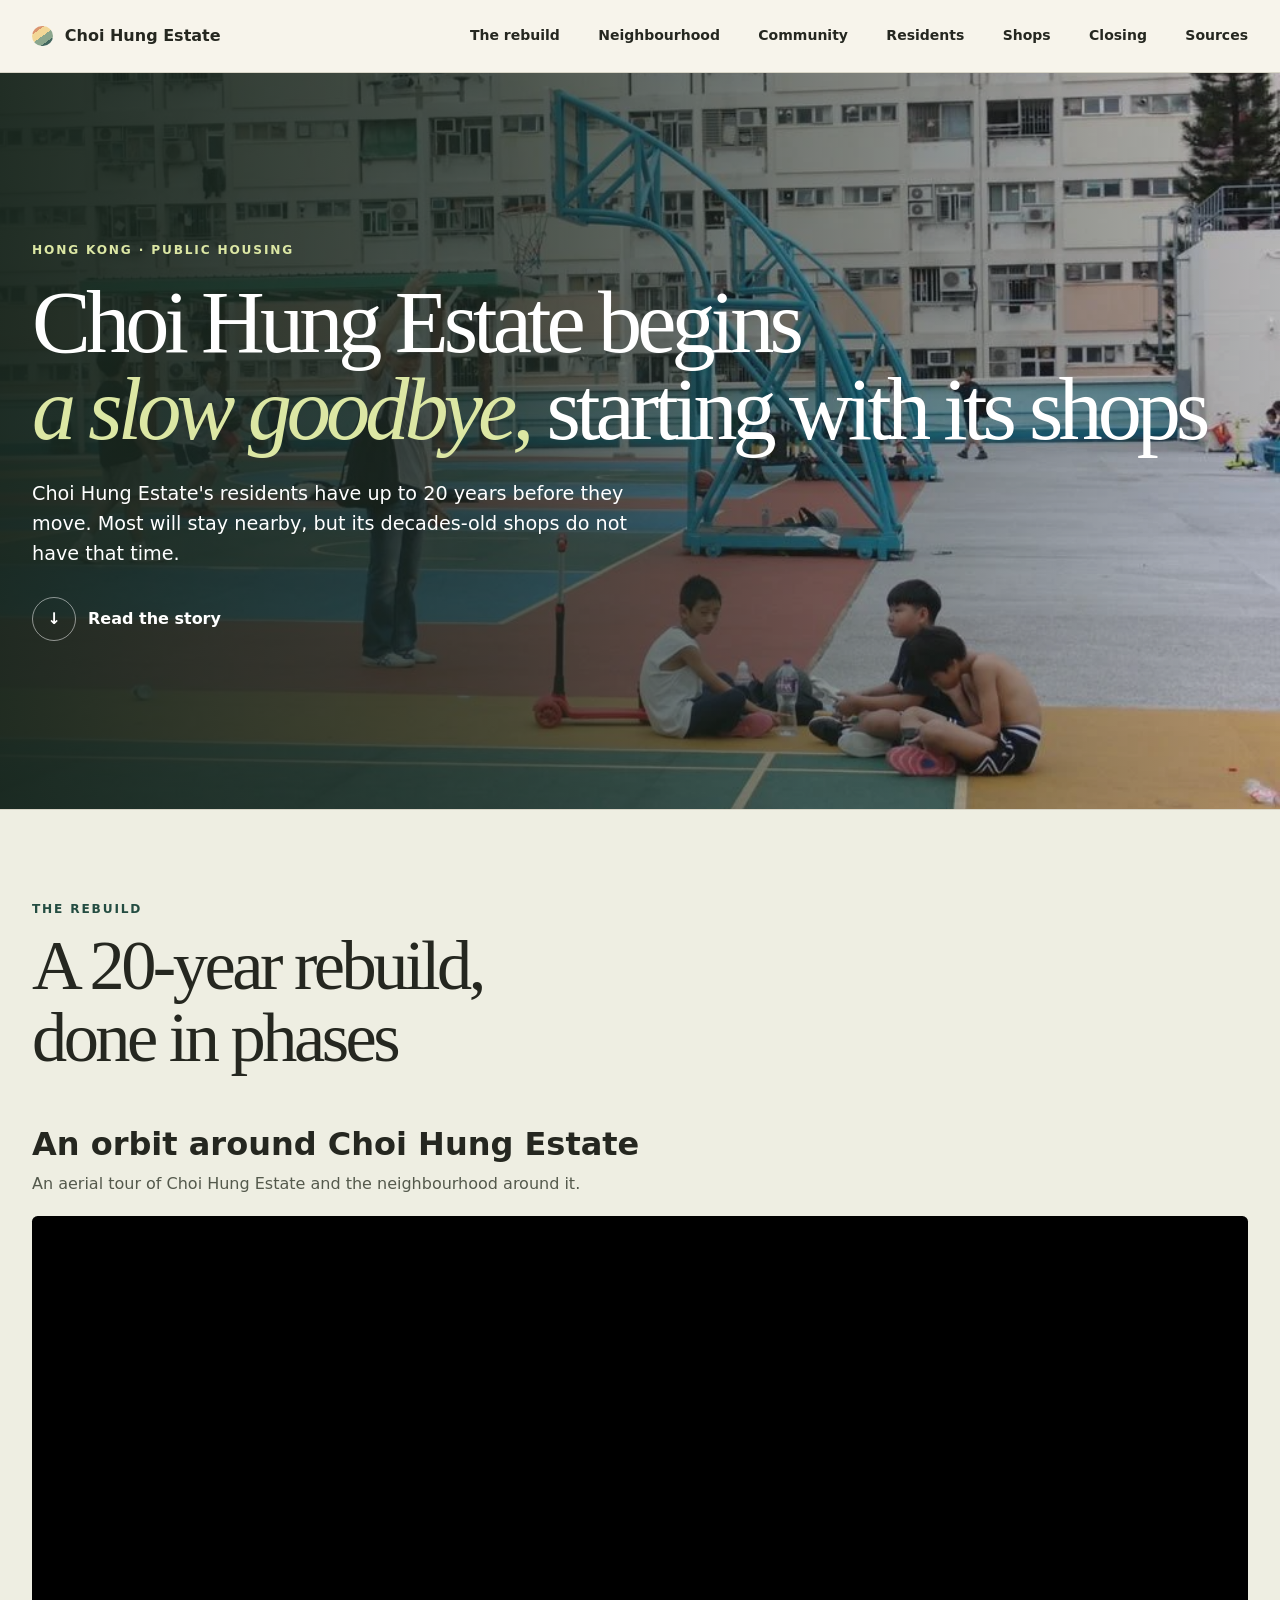
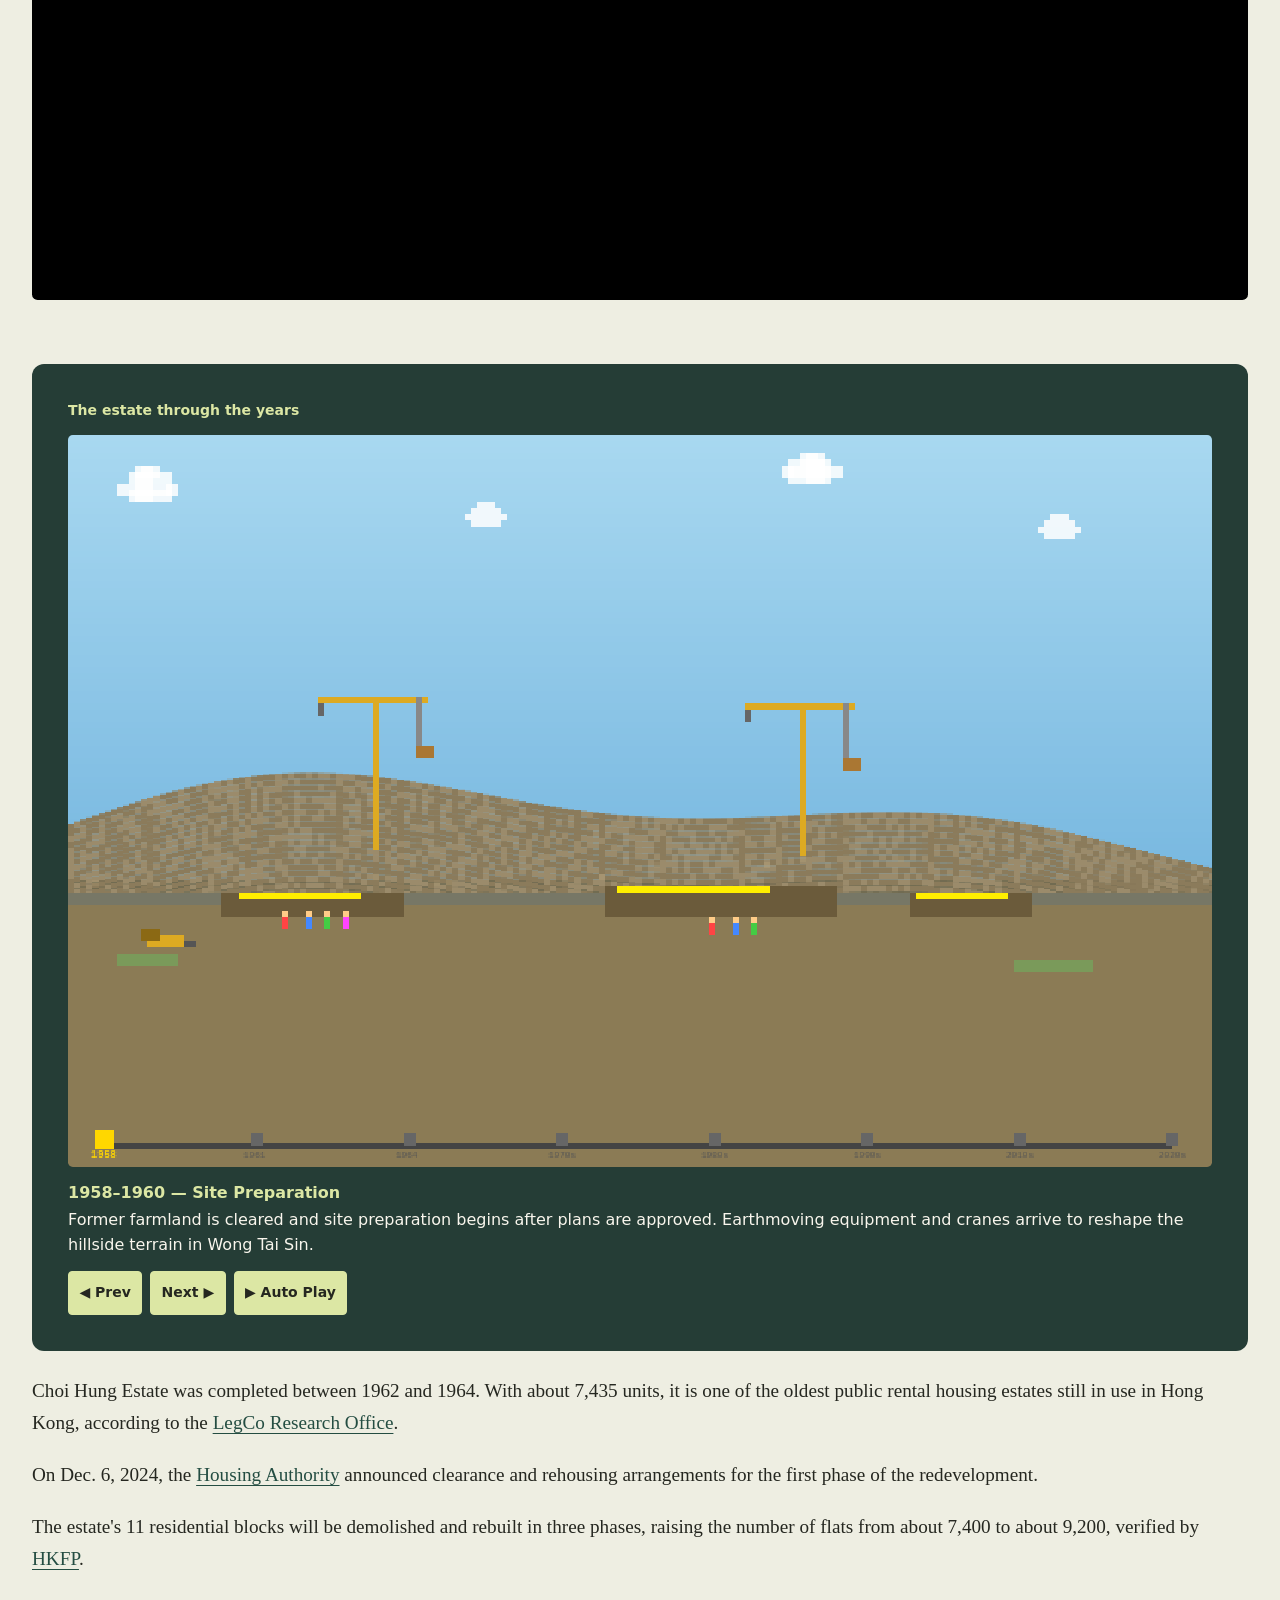
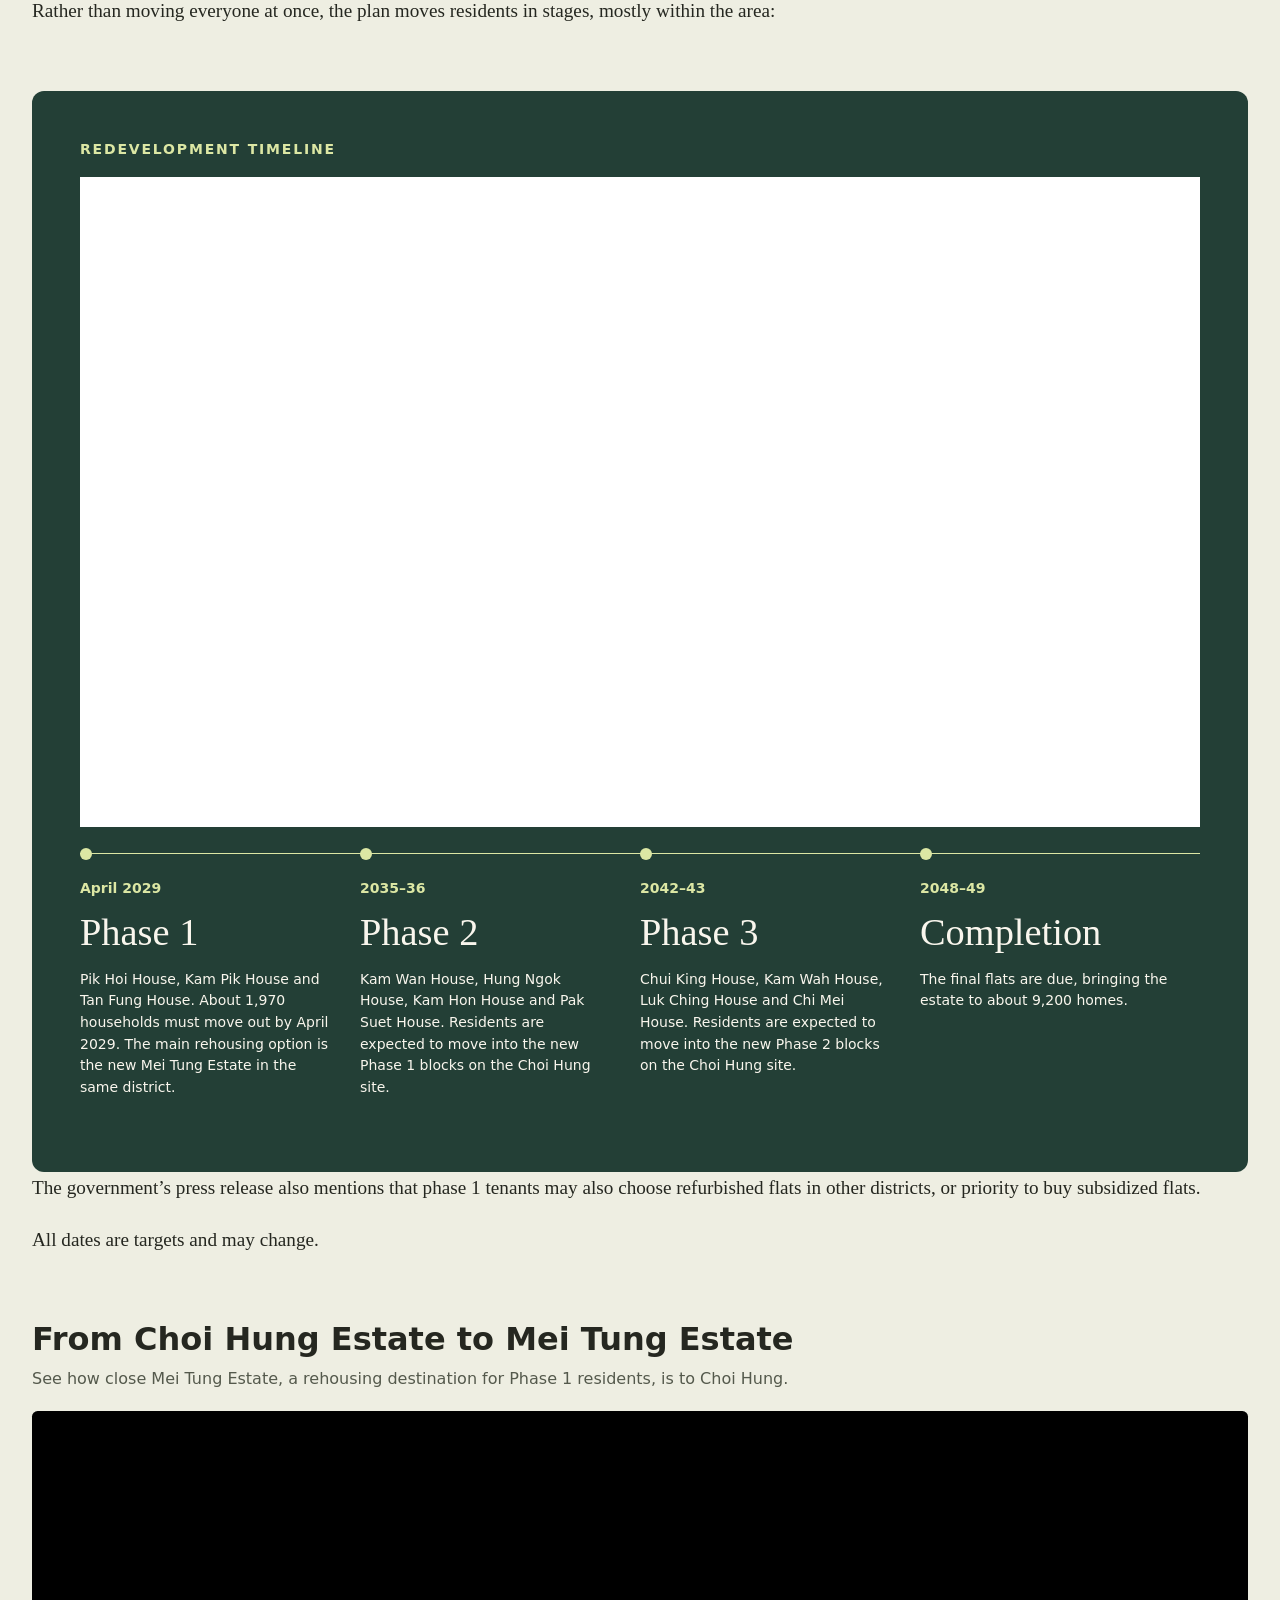
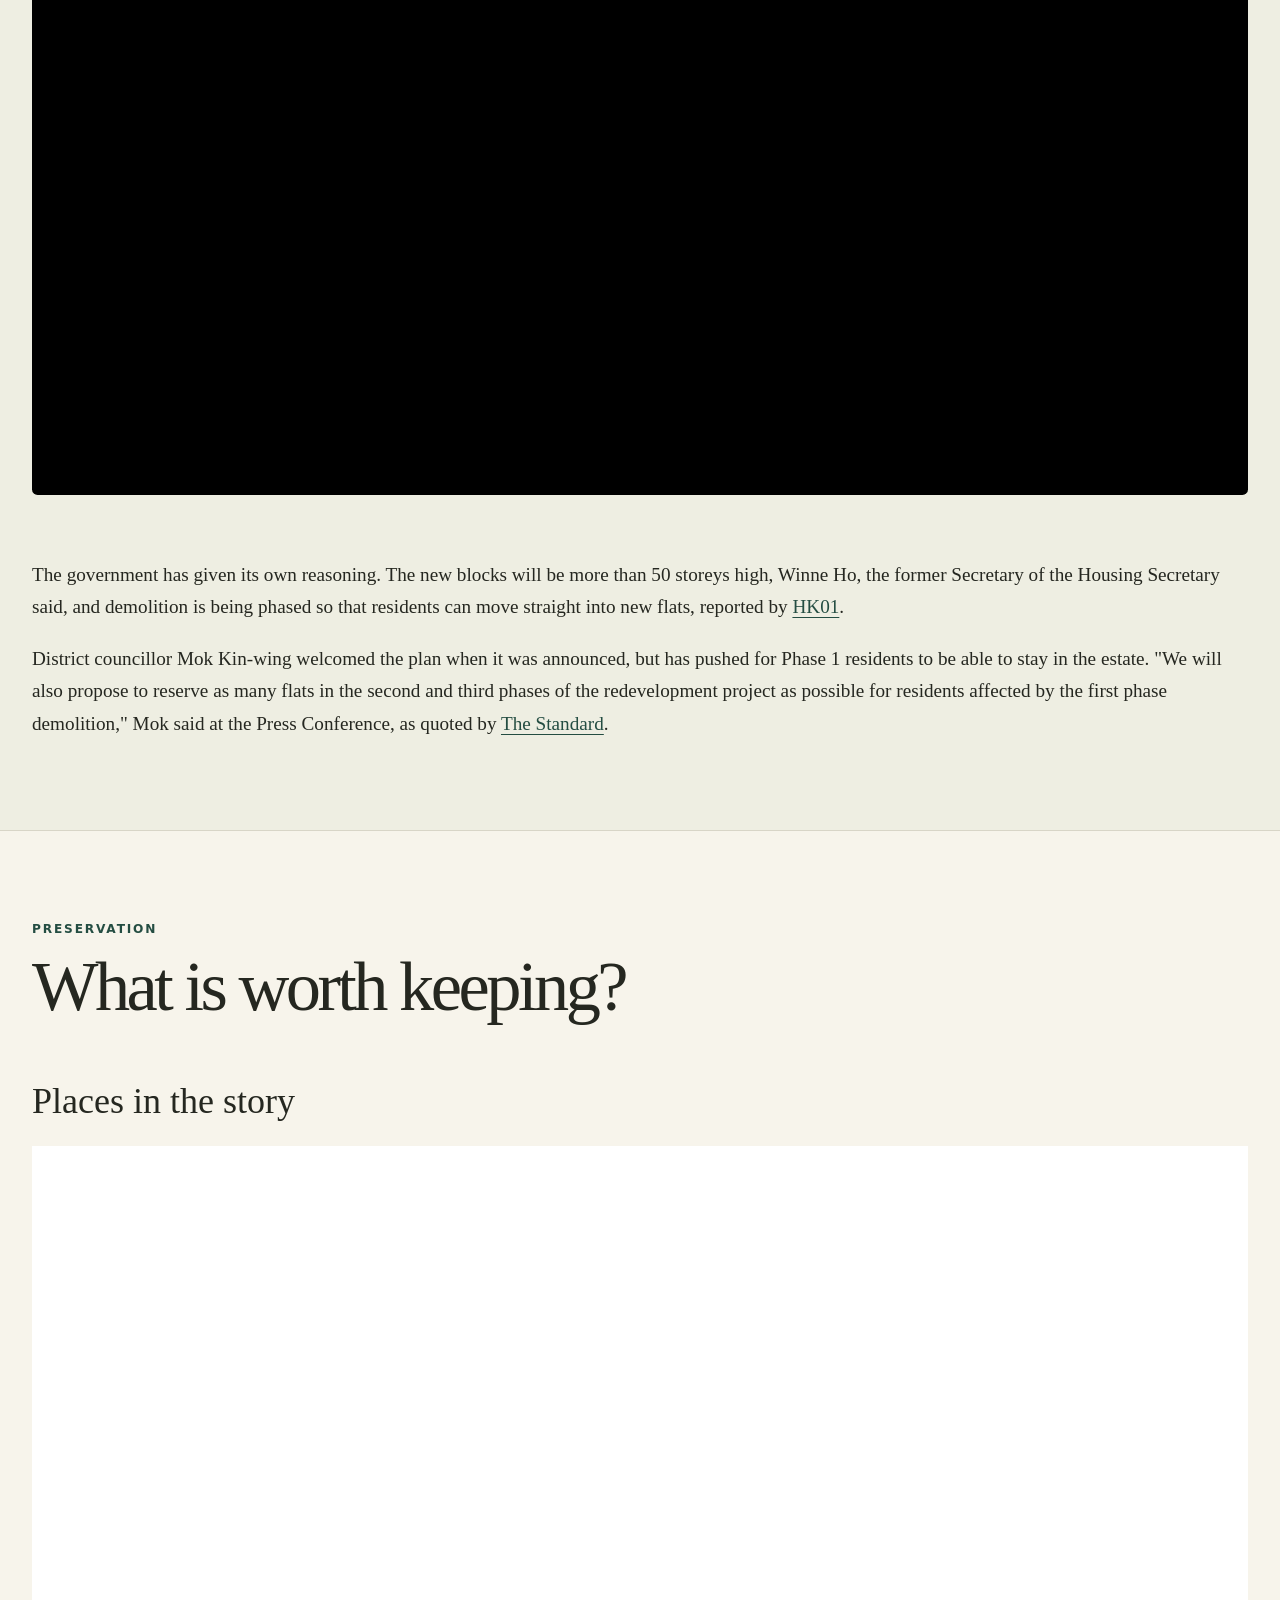
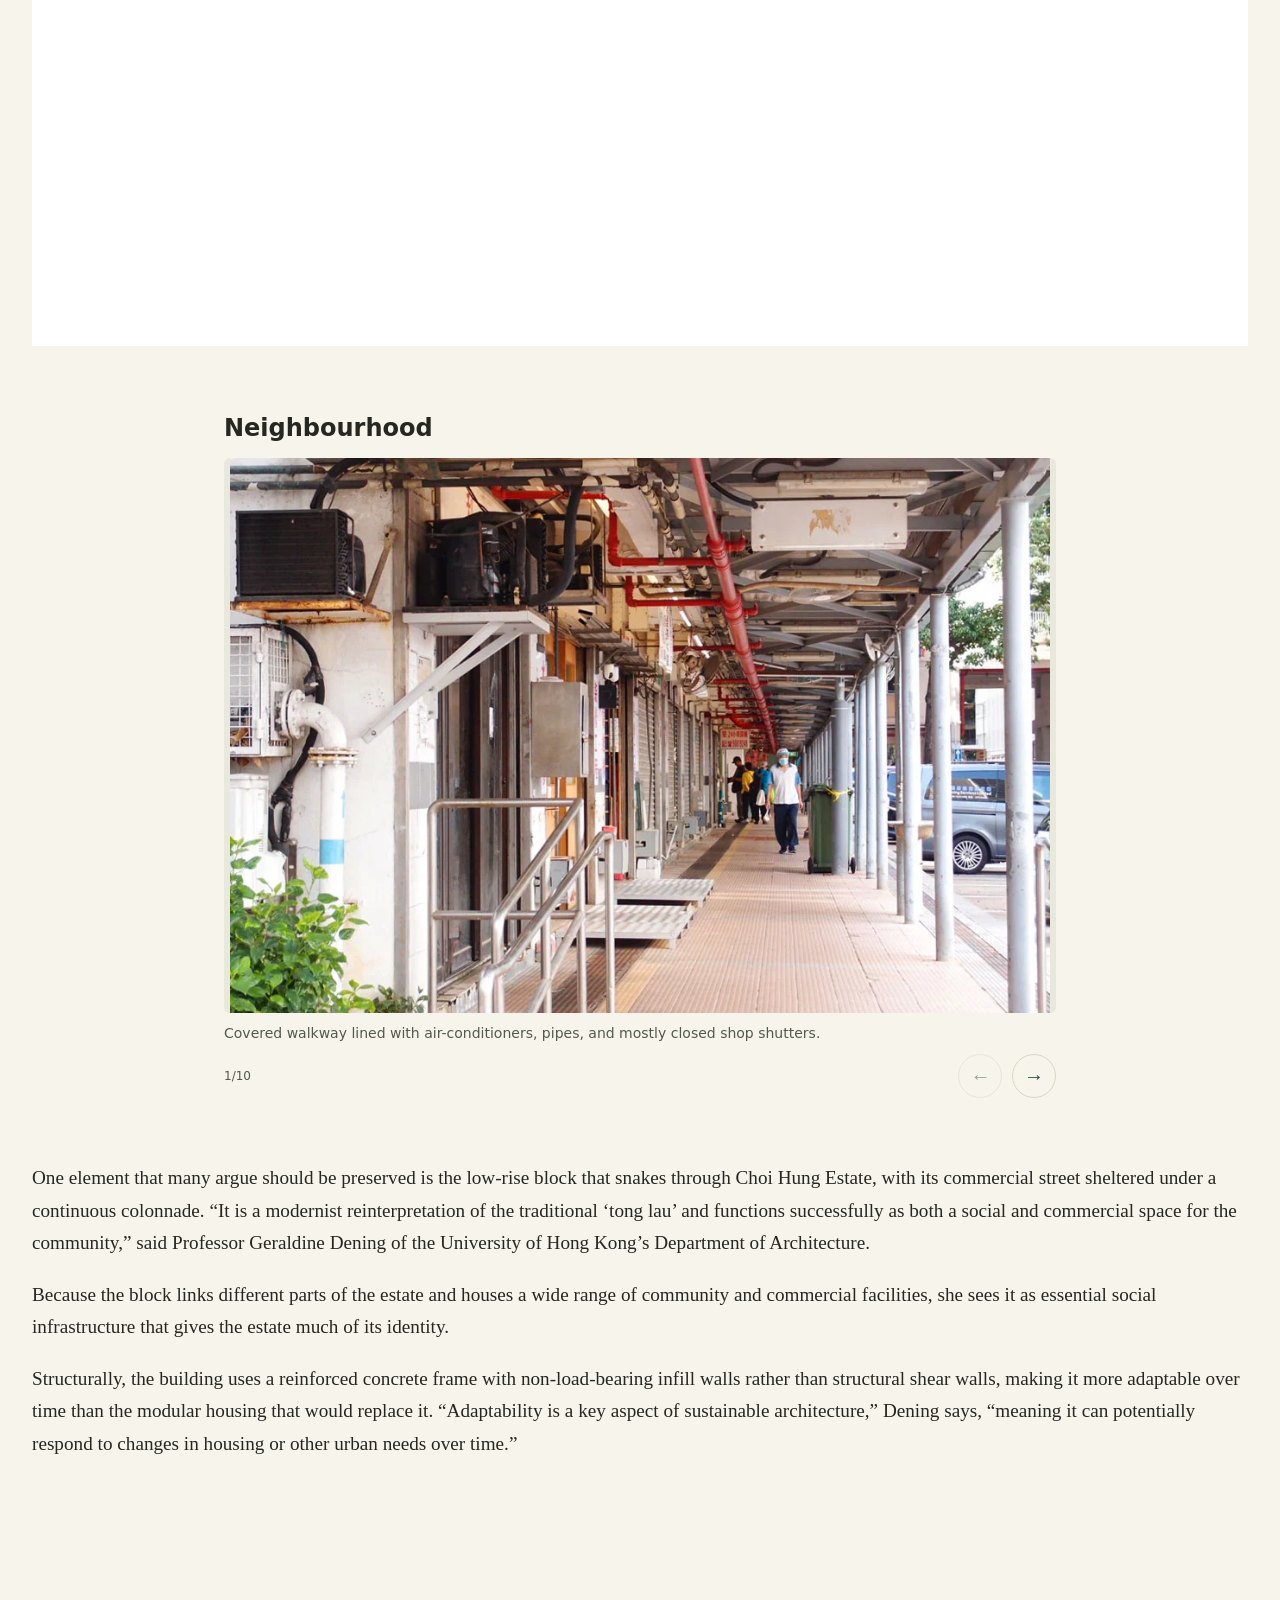
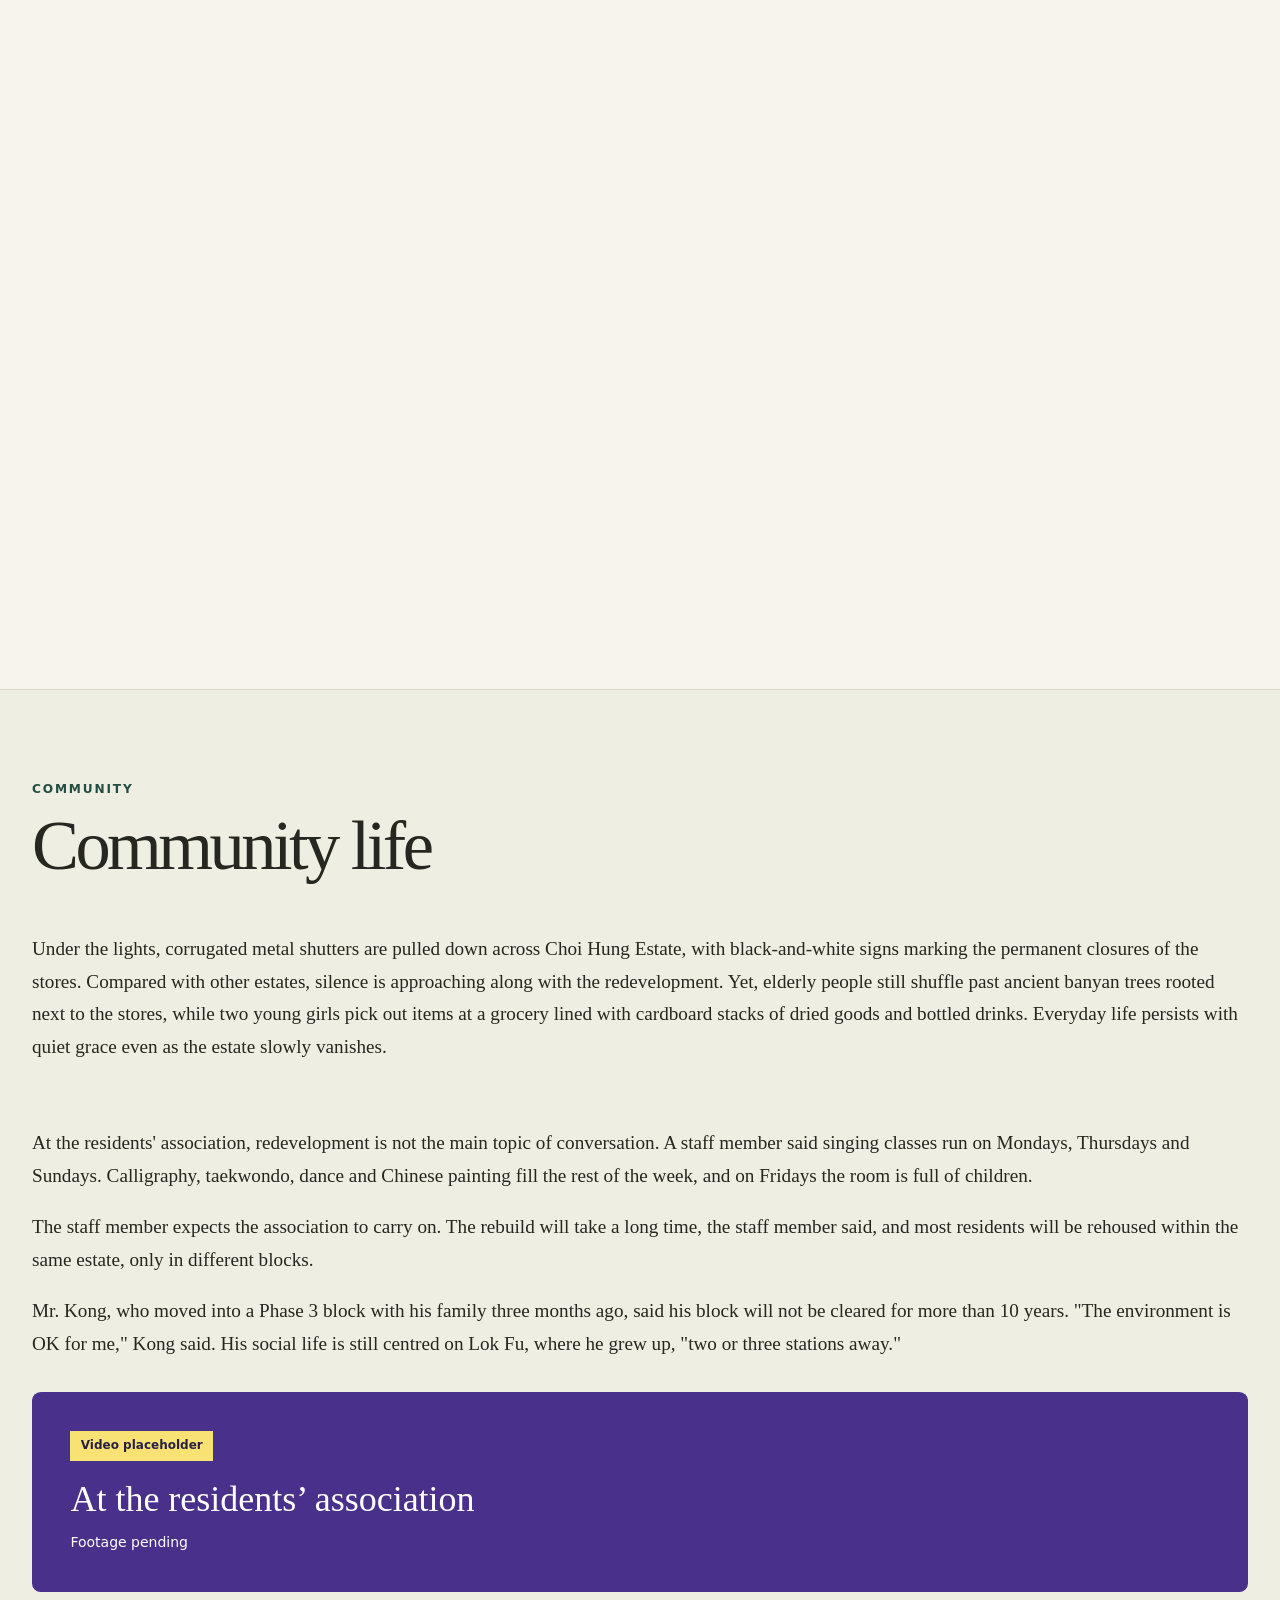
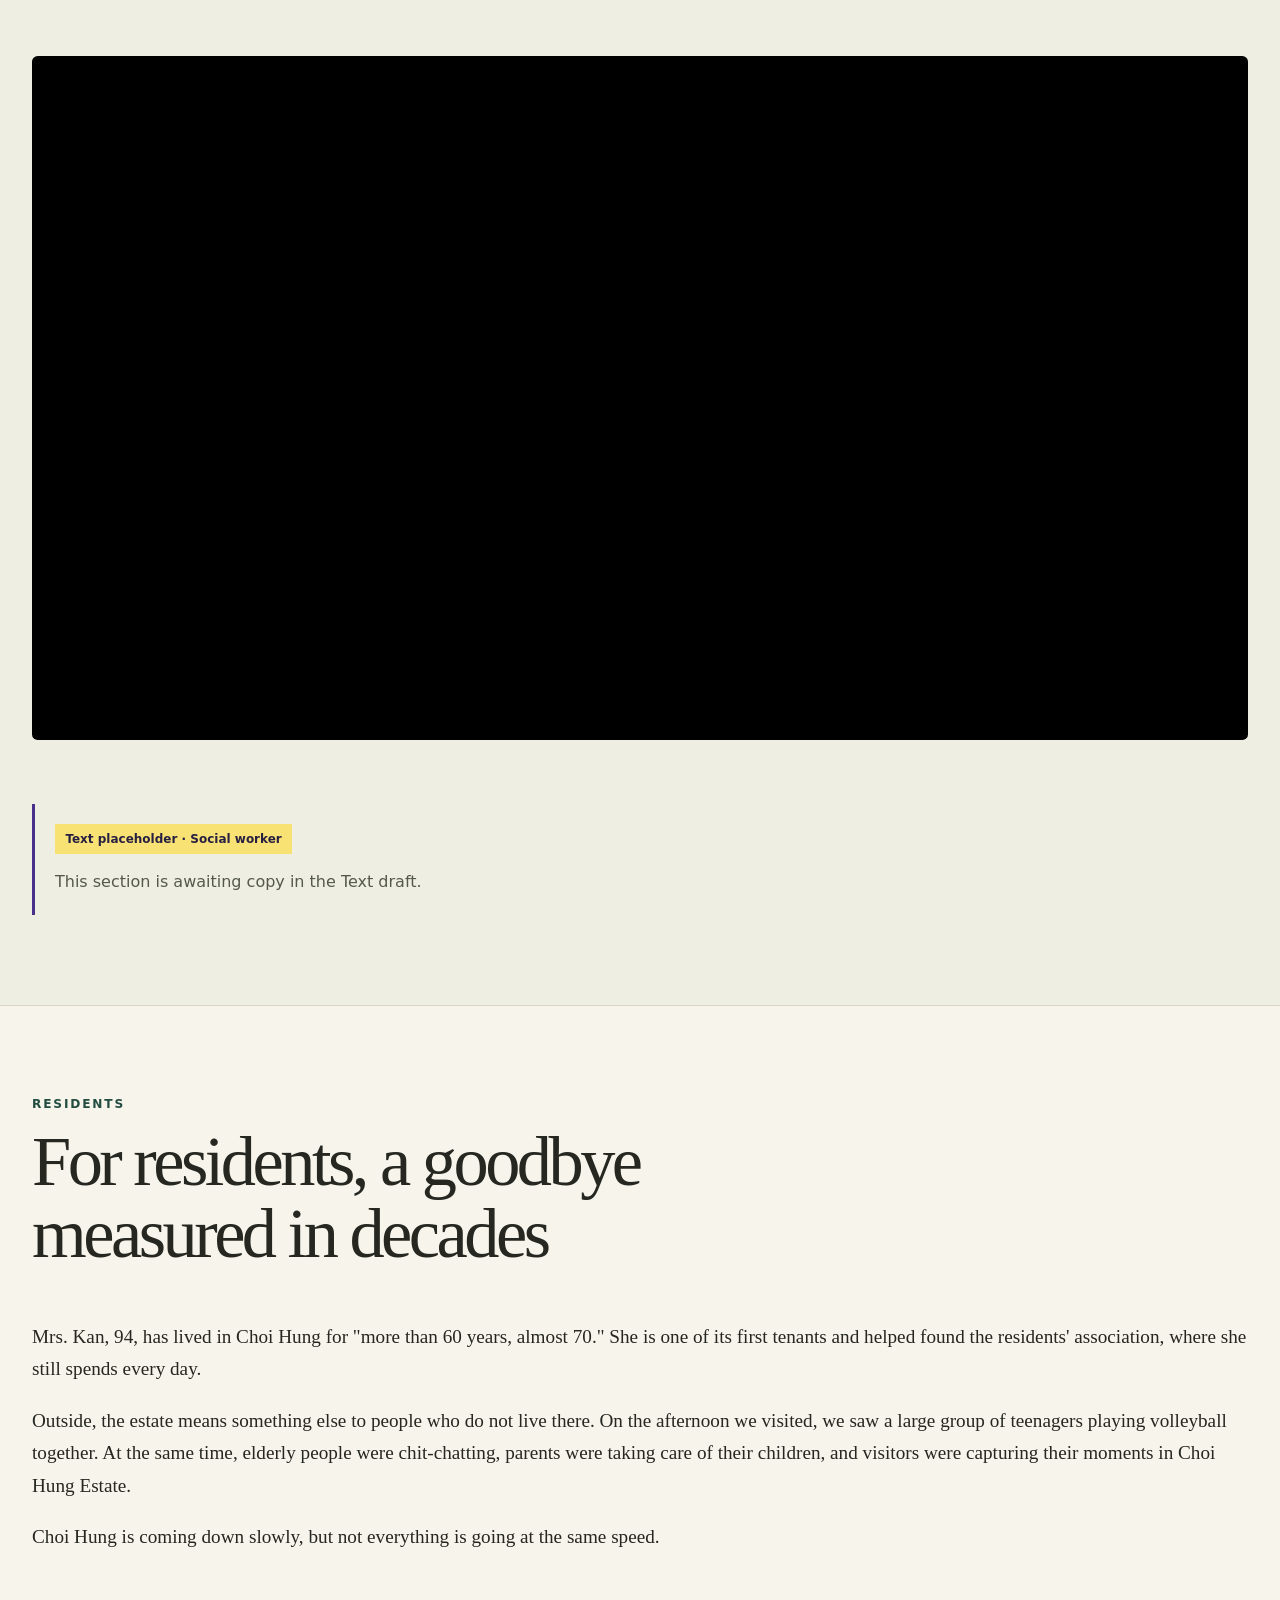
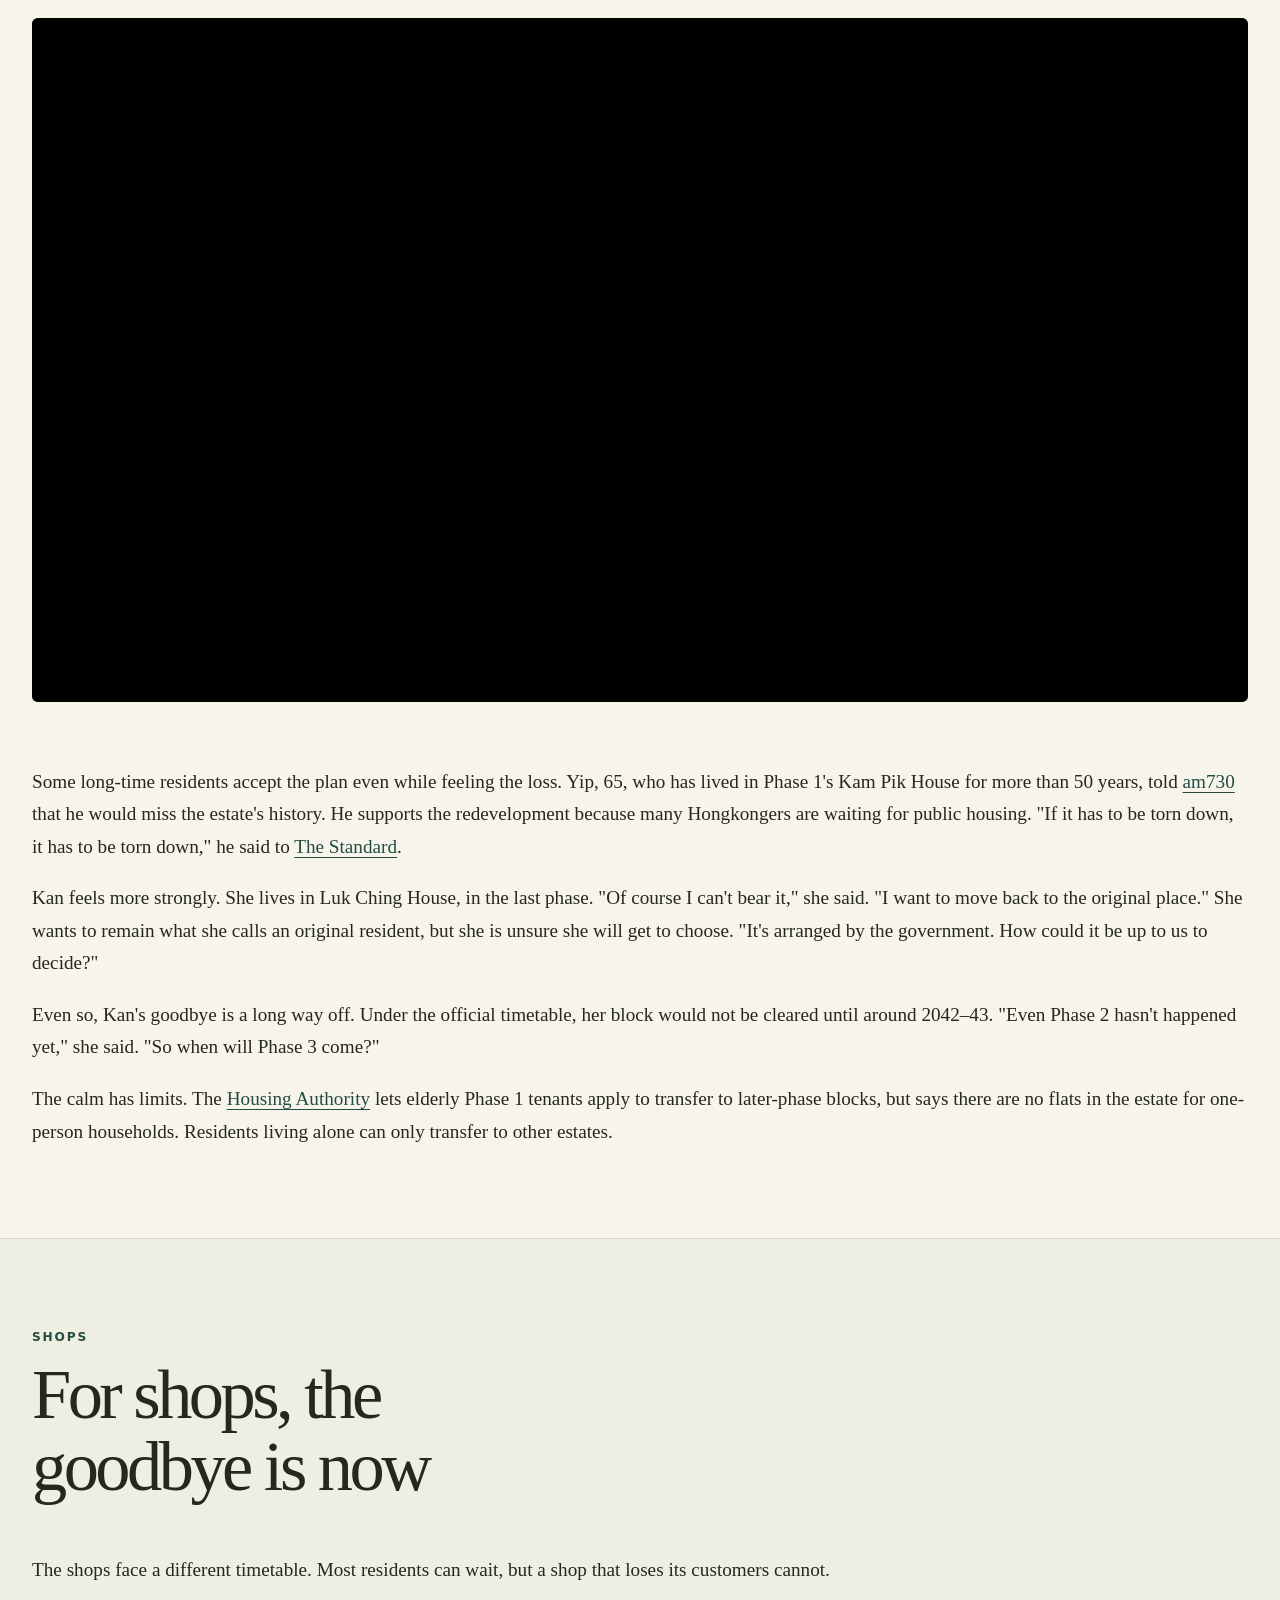
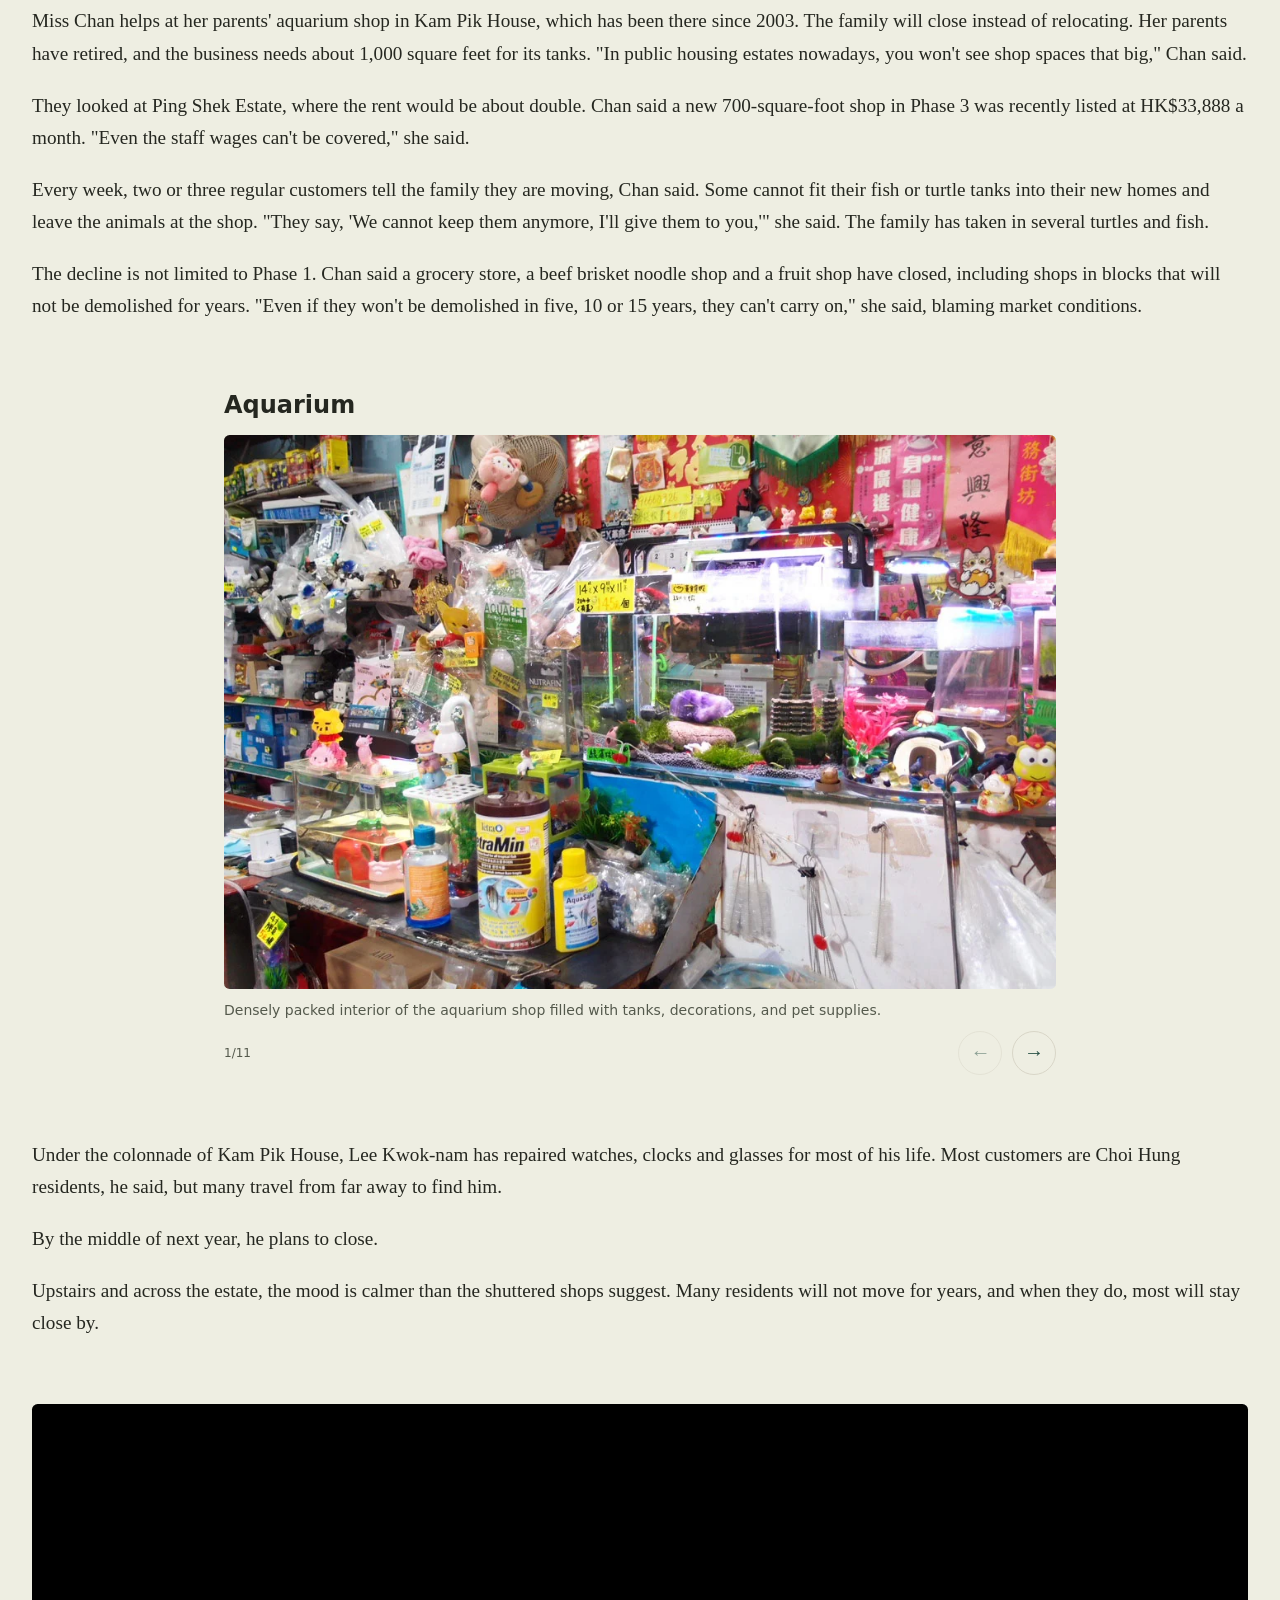
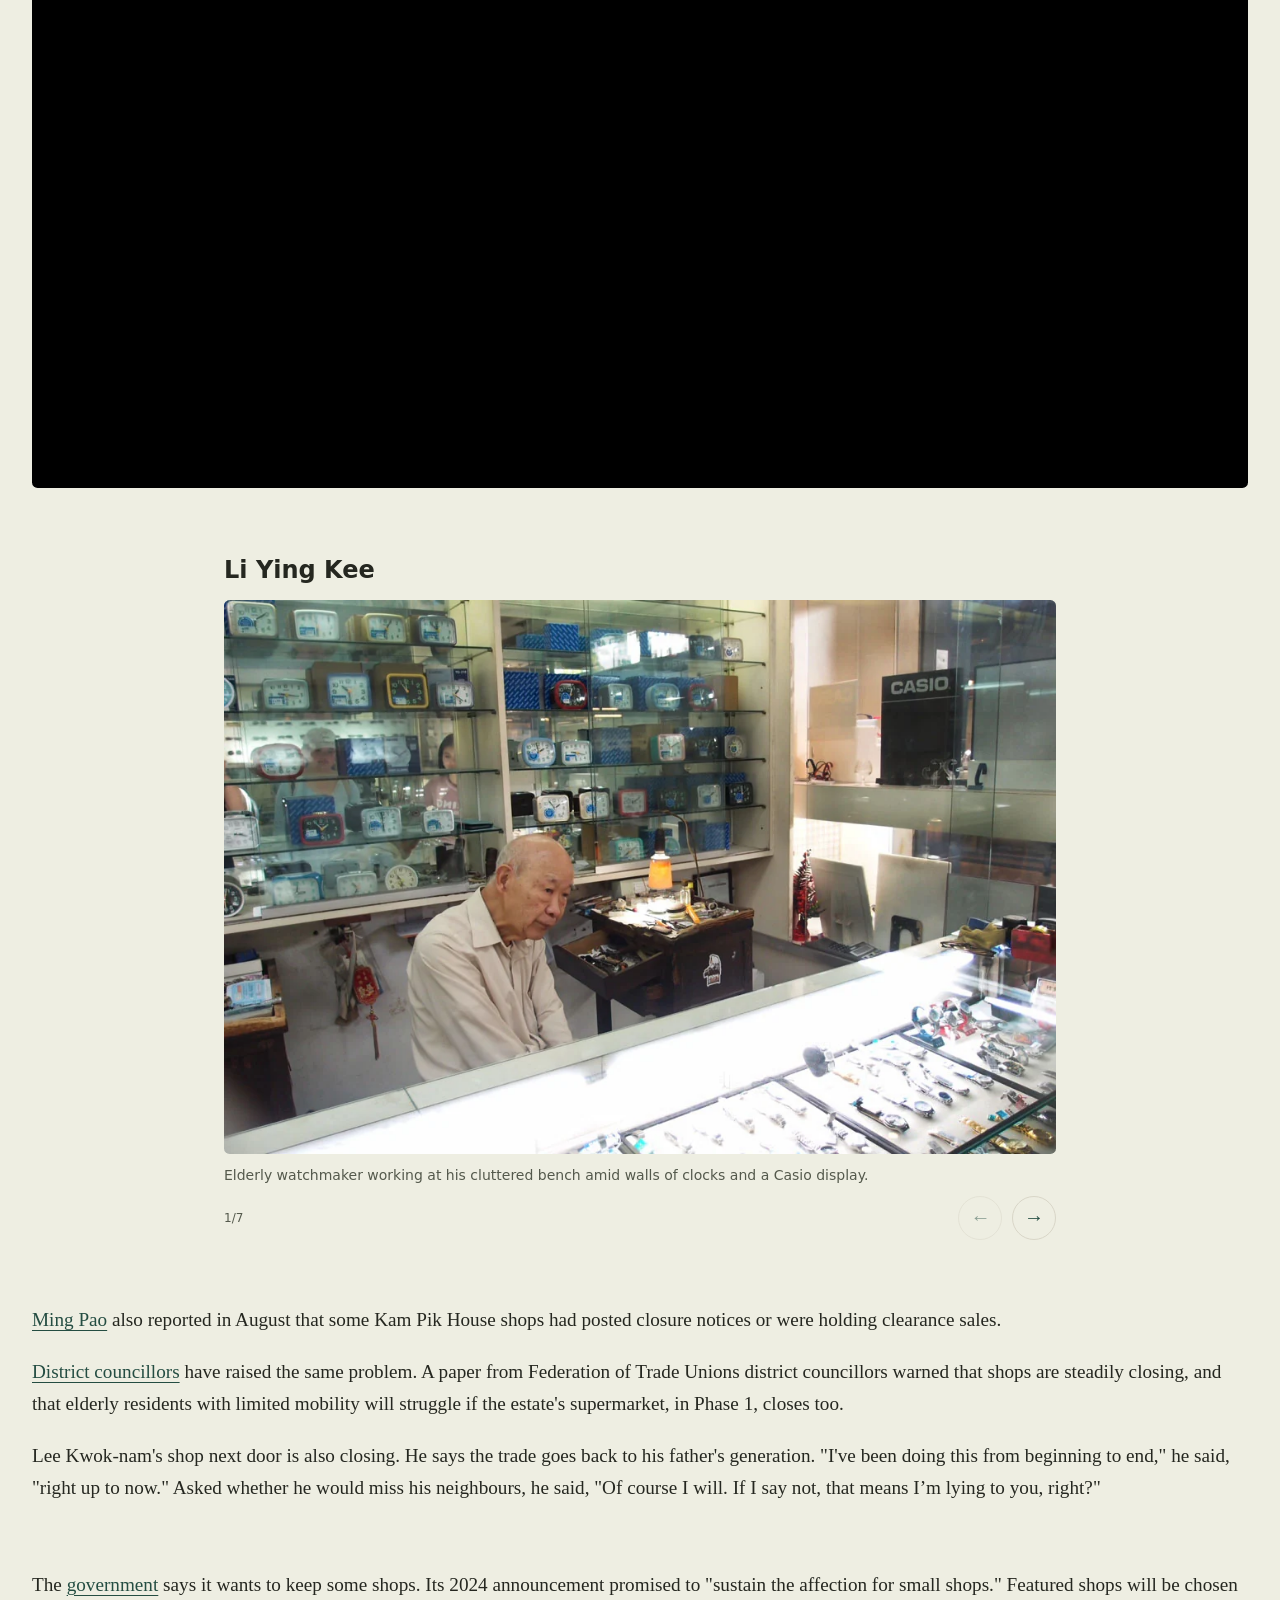
==== commit 93e4496a: "Reorder test page from estate overview to individual stories" ====
--- a/test.html
+++ b/test.html
@@ -17,9 +17,7 @@
   <header class="masthead">
     <div class="wrap header-inner">
       <a class="brand" href="#top"><span class="mark" aria-hidden="true"></span> Choi Hung Estate</a>
-      <nav aria-label="Story sections">
-        
-      <a href="#shops">Shops</a><a href="#redevelopment">The rebuild</a><a href="#residents">Residents</a><a href="#preservation">Preservation</a><a href="#next">What is next?</a><a href="#sources">Sources</a></nav>
+      <nav aria-label="Story sections"><a href="#redevelopment">The rebuild</a><a href="#preservation">Neighbourhood</a><a href="#story">Community</a><a href="#residents">Residents</a><a href="#shops">Shops</a><a href="#next">Closing</a><a href="#sources">Sources</a></nav>
     </div>
   </header>
   <main id="main"><section class="hero" aria-labelledby="headline">
@@ -27,144 +25,9 @@
         <p class="eyebrow">Hong Kong · Public housing</p>
         <h1 id="headline">Choi Hung Estate begins <em>a slow goodbye,</em> starting with its shops</h1>
         <p class="deck">Choi Hung Estate's residents have up to 20 years before they move. Most will stay nearby, but its decades-old shops do not have that time.</p>
-        <a class="story-link" href="#story"><span aria-hidden="true">↓</span> Read the story</a>
+        <a class="story-link" href="#redevelopment"><span aria-hidden="true">↓</span> Read the story</a>
       </div>
-    </section><div id="story" class="opening">
-<div class="prose measure" id="text-1">
-<p>Under the lights, corrugated metal shutters are pulled down across Choi Hung Estate, with black-and-white signs marking the permanent closures of the stores. Compared with other estates, silence is approaching along with the redevelopment. Yet, elderly people still shuffle past ancient banyan trees rooted next to the stores, while two young girls pick out items at a grocery lined with cardboard stacks of dried goods and bottled drinks. Everyday life persists with quiet grace even as the estate slowly vanishes.</p>
-</div>
-<figure id="lee-video" class="interview-video">
-  <iframe title="Lee Kwok-nam interview video" src="https://drive.google.com/file/d/1QyEZgH8Qrl5v-TX9_oJ8u_oJI3uLM6KD/preview" loading="lazy" allow="fullscreen" allowfullscreen=""></iframe>
-</figure>
-<div class="story-pair wrap">
-<div class="gallery swiper" role="region" aria-label="Li Ying Kee gallery">
-        <h3 class="gallery-title">Li Ying Kee</h3>
-        <div class="swiper-wrapper">
-          <figure class="swiper-slide">
-            <div class="crop"><img src="assets/galleries/lee-ying-kee/1.webp" alt="Shopkeeper seated behind a watch counter with clocks on shelves behind him" width="1008" height="672" loading="lazy"></div>
-            <figcaption>Elderly watchmaker working at his cluttered bench amid walls of clocks and a Casio display.</figcaption>
-          </figure>
-          <figure class="swiper-slide">
-            <div class="crop"><img src="assets/galleries/lee-ying-kee/2.webp" alt="Door marked as an eye-testing room beside wall-mounted clocks and a desk" width="1008" height="672" loading="lazy"></div>
-            <figcaption>Entrance to the eye-examination room, with clocks lining the walls and a fan in the foreground.</figcaption>
-          </figure>
-          <figure class="swiper-slide">
-            <div class="crop"><img src="assets/galleries/lee-ying-kee/3.webp" alt="Ginger cat lying on a glass counter beneath red Chinese shop lettering" width="1008" height="672" loading="lazy"></div>
-            <figcaption>Shop interior showing clocks, family portraits, and the resident cat sleeping on the glass counter.</figcaption>
-          </figure>
-          <figure class="swiper-slide">
-            <div class="crop"><img src="assets/galleries/lee-ying-kee/4.webp" alt="Open drawers, tools and small boxes on a wooden workbench under a clock display" width="1008" height="672" loading="lazy"></div>
-            <figcaption>Close-up of the repair workbench piled with tools, parts, and open drawers.</figcaption>
-          </figure>
-          <figure class="swiper-slide">
-            <div class="crop"><img src="assets/galleries/lee-ying-kee/5.webp" alt="Wristwatches on stands beside an illustrated Li Ying Kee postcard" width="1008" height="672" loading="lazy"></div>
-            <figcaption>Counter display of watches next to a souvenir postcard and cat keychain of the shop.</figcaption>
-          </figure>
-          <figure class="swiper-slide">
-            <div class="crop"><img src="assets/galleries/lee-ying-kee/6.webp" alt="Ginger cat standing on the tiled threshold of Li Ying Kee" width="1008" height="672" loading="lazy"></div>
-            <figcaption>The shop’s orange cat standing just outside the entrance.</figcaption>
-          </figure>
-          <figure class="swiper-slide">
-            <div class="crop"><img src="assets/galleries/lee-ying-kee/7.webp" alt="Round shop clock mounted beneath exposed pipes along the covered walkway" width="1008" height="672" loading="lazy"></div>
-            <figcaption>Large hanging clock advertising Lee Ying Kee’s watch and eye services.</figcaption>
-          </figure>
-        </div>
-        <div class="gallery-bar">
-          <span class="gallery-counter">1/7</span>
-          <div class="gallery-controls">
-            <button class="gallery-prev" type="button" aria-label="Previous photo"><span aria-hidden="true">←</span></button>
-            <button class="gallery-next" type="button" aria-label="Next photo"><span aria-hidden="true">→</span></button>
-          </div>
-        </div>
-      </div>
-<div class="prose" id="text-2">
-<p>Under the colonnade of Kam Pik House, Lee Kwok-nam has repaired watches, clocks and glasses for most of his life. Most customers are Choi Hung residents, he said, but many travel from far away to find him.</p>
-<p>By the middle of next year, he plans to close.</p>
-<p>Upstairs and across the estate, the mood is calmer than the shuttered shops suggest. Many residents will not move for years, and when they do, most will stay close by.</p>
-</div>
-</div>
-
-
-
-</div><section id="shops" class="chapter" aria-labelledby="shops-title">
-<div class="wrap chapter-heading"><p class="eyebrow">Shops</p><h2 id="shops-title">For shops, the goodbye is now</h2></div>
-<div class="prose measure" id="text-7">
-<p>The shops face a different timetable. Most residents can wait, but a shop that loses its customers cannot.</p>
-<p>Miss Chan helps at her parents' aquarium shop in Kam Pik House, which has been there since 2003. The family will close instead of relocating. Her parents have retired, and the business needs about 1,000 square feet for its tanks. "In public housing estates nowadays, you won't see shop spaces that big," Chan said.</p>
-<p>They looked at Ping Shek Estate, where the rent would be about double. Chan said a new 700-square-foot shop in Phase 3 was recently listed at HK$33,888 a month. "Even the staff wages can't be covered," she said.</p>
-<p>Every week, two or three regular customers tell the family they are moving, Chan said. Some cannot fit their fish or turtle tanks into their new homes and leave the animals at the shop. "They say, 'We cannot keep them anymore, I'll give them to you,'" she said. The family has taken in several turtles and fish.</p>
-<p>The decline is not limited to Phase 1. Chan said a grocery store, a beef brisket noodle shop and a fruit shop have closed, including shops in blocks that will not be demolished for years. "Even if they won't be demolished in five, 10 or 15 years, they can't carry on," she said, blaming market conditions.</p>
-</div>
-<div class="gallery-feature wrap"><div class="gallery swiper" role="region" aria-label="Aquarium gallery">
-        <h3 class="gallery-title">Aquarium</h3>
-        <div class="swiper-wrapper">
-          <figure class="swiper-slide">
-            <div class="crop"><img src="assets/galleries/aquarium/8.webp" alt="Illuminated fish tanks surrounded by containers of fish food and shop decorations" width="1008" height="672" loading="lazy"></div>
-            <figcaption>Densely packed interior of the aquarium shop filled with tanks, decorations, and pet supplies.</figcaption>
-          </figure>
-          <figure class="swiper-slide">
-            <div class="crop"><img src="assets/galleries/aquarium/9.webp" alt="Turtle tanks beneath a brightly lit aquarium of colourful fish" width="1008" height="672" loading="lazy"></div>
-            <figcaption>Stacked tanks holding colourful fish and turtles, one with a skeleton ornament.</figcaption>
-          </figure>
-          <figure class="swiper-slide">
-            <div class="crop"><img src="assets/galleries/aquarium/10.webp" alt="Rows of aquariums with blue backgrounds and yellow handwritten price tags" width="765" height="526" loading="lazy"></div>
-            <figcaption>Rows of tanks stocked with tropical fish and gravel.</figcaption>
-          </figure>
-          <figure class="swiper-slide">
-            <div class="crop"><img src="assets/galleries/aquarium/11.webp" alt="Dark spotted fish on gravel in a blue-backed aquarium" width="936" height="623" loading="lazy"></div>
-            <figcaption>Fish tanks with decorative rocks and large water jugs stored underneath.</figcaption>
-          </figure>
-          <figure class="swiper-slide">
-            <div class="crop"><img src="assets/galleries/aquarium/12.webp" alt="Orange goldfish swimming together in a glass aquarium" width="1008" height="672" loading="lazy"></div>
-            <figcaption>Tanks of orange goldfish for sale.</figcaption>
-          </figure>
-          <figure class="swiper-slide">
-            <div class="crop"><img src="assets/galleries/aquarium/13.webp" alt="Red scoop and clear measuring jugs between stacked fish tanks" width="864" height="549" loading="lazy"></div>
-            <figcaption>Working area with nets, containers, and fish tanks, including another skeleton decoration.</figcaption>
-          </figure>
-          <figure class="swiper-slide">
-            <div class="crop"><img src="assets/galleries/aquarium/14.webp" alt="Pink, yellow and orange fish in a blue-backed aquarium" width="1008" height="672" loading="lazy"></div>
-            <figcaption>Close-up of bright neon tetras swimming in a tank.</figcaption>
-          </figure>
-          <figure class="swiper-slide">
-            <div class="crop"><img src="assets/galleries/aquarium/15.webp" alt="School of small fish above labelled pots of aquatic plants" width="1008" height="672" loading="lazy"></div>
-            <figcaption>Planted aquarium with small fish, aquatic plants, and price tags.</figcaption>
-          </figure>
-          <figure class="swiper-slide">
-            <div class="crop"><img src="assets/galleries/aquarium/16.webp" alt="Blue aquarium shop sign with fish symbols beside hanging red lanterns" width="1008" height="672" loading="lazy"></div>
-            <figcaption>Neon open sign for Hung To Aquarium (鴻濤水族館)  with red lanterns hanging outside.</figcaption>
-          </figure>
-          <figure class="swiper-slide">
-            <div class="crop"><img src="assets/galleries/aquarium/17.webp" alt="Aquarium shopfront with a blue Chinese sign, red lanterns and clear plastic entrance strips" width="932" height="646" loading="lazy"></div>
-            <figcaption>Storefront of Hung To Aquarium, lanterns up and a staff member visible inside.</figcaption>
-          </figure>
-          <figure class="swiper-slide">
-            <div class="crop"><img src="assets/galleries/aquarium/pb151330.webp" alt="People walking through the covered arcade beside the aquarium shop sign" width="1008" height="672" loading="lazy"></div>
-          </figure>
-        </div>
-        <div class="gallery-bar">
-          <span class="gallery-counter">1/11</span>
-          <div class="gallery-controls">
-            <button class="gallery-prev" type="button" aria-label="Previous photo"><span aria-hidden="true">←</span></button>
-            <button class="gallery-next" type="button" aria-label="Next photo"><span aria-hidden="true">→</span></button>
-          </div>
-        </div>
-      </div></div>
-<div class="prose measure" id="text-8">
-<p><a href="https://news.mingpao.com/pns/要聞/article/20260823/s00001/1787423045557/留虹牆保店匾-彩虹邨特色不變-重建團隊-已接觸首期拆20店-對繼續營業正面">Ming Pao</a> also reported in August that some Kam Pik House shops had posted closure notices or were holding clearance sales.</p>
-<p><a href="https://www.districtcouncils.gov.hk/wts/doc/2024_2027/tc/committee_meetings_doc/HC/31366/HC_M16_045.pdf">District councillors</a> have raised the same problem. A paper from Federation of Trade Unions district councillors warned that shops are steadily closing, and that elderly residents with limited mobility will struggle if the estate's supermarket, in Phase 1, closes too.</p>
-<p>Lee Kwok-nam's shop next door is also closing. He says the trade goes back to his father's generation. "I've been doing this from beginning to end," he said, "right up to now." Asked whether he would miss his neighbours, he said, "Of course I will. If I say not, that means I’m lying to you, right?"</p>
-</div>
-
-<div class="prose measure" id="text-9">
-<p>The <a href="https://www.info.gov.hk/gia/general/202412/06/P2024120600218.htm">government</a> says it wants to keep some shops. Its 2024 announcement promised to "sustain the affection for small shops." Featured shops will be chosen through community engagement and invited to bid for new premises, with three months rent-free. Shops that decline receive HK$125,000.</p>
-<p>Tim Li told <a href="https://news.mingpao.com/pns/要聞/article/20260823/s00001/1787423045557/留虹牆保店匾-彩虹邨特色不變-重建團隊-已接觸首期拆20店-對繼續營業正面">Ming Pao</a> that his team has contacted all of the roughly 20 Phase 1 shops and believes they are positive about continuing.</p>
-<p>Both families we spoke to are closing anyway, because of retirement, rent and space. A featured-shop scheme does not address those reasons.</p>
-</div>
-
-</section><section id="redevelopment" class="chapter" aria-labelledby="redevelopment-title">
-<div class="wrap chapter-heading"><p class="eyebrow">The rebuild</p><h2 id="redevelopment-title">A 20-year rebuild, done in phases</h2></div>
-<figure id="earth-video-1" class="interview-video">
+    </section><section id="redevelopment" class="chapter" aria-labelledby="redevelopment-title"><div class="wrap chapter-heading"><p class="eyebrow">The rebuild</p><h2 id="redevelopment-title">A 20-year rebuild, done in phases</h2></div><figure id="earth-video-1" class="interview-video">
   <figcaption><h3>An orbit around Choi Hung Estate</h3><p>An aerial tour of Choi Hung Estate and the neighbourhood around it.</p></figcaption>
   <iframe title="An orbit around Choi Hung Estate video" src="https://drive.google.com/file/d/1zy849ANQ_q80r04ZechJBaH7zpmNqCsq/preview" loading="lazy" allow="fullscreen" allowfullscreen=""></iframe>
 </figure><figure class="estate-history wrap" aria-labelledby="estate-history-title" hidden="">
@@ -179,14 +42,12 @@
           <button id="nextBtn" type="button">Next ▶</button>
           <button id="autoBtn" type="button">▶ Auto Play</button>
         </div>
-      </figure>
-<div class="prose measure" id="text-4a">
+      </figure><div class="prose measure" id="text-4a">
 <p>Choi Hung Estate was completed between 1962 and 1964. With about 7,435 units, it is one of the oldest public rental housing estates still in use in Hong Kong, according to the <a href="https://app7.legco.gov.hk/rpdb/en/uploads/2025/ISSH/ISSH19_2025_20250707_en.pdf">LegCo Research Office</a>.</p>
 <p>On Dec. 6, 2024, the <a href="https://www.info.gov.hk/gia/general/202412/06/P2024120600218.htm">Housing Authority</a> announced clearance and rehousing arrangements for the first phase of the redevelopment.</p>
 <p>The estate's 11 residential blocks will be demolished and rebuilt in three phases, raising the number of flats from about 7,400 to about 9,200, verified by <a href="https://hongkongfp.com/2024/10/31/first-tenants-of-hong-kongs-choi-hung-estate-to-begin-moving-out-in-2028-as-redevelopment-set-for-2049-completion/">HKFP</a>.</p>
 <p>Rather than moving everyone at once, the plan moves residents in stages, mostly within the area:</p>
-</div>
-<figure class="timeline wrap" aria-labelledby="timeline-title">
+</div><figure class="timeline wrap" aria-labelledby="timeline-title">
         <figcaption id="timeline-title">Redevelopment timeline</figcaption>
         <iframe class="knightlab-embed timeline-embed" title="Choi Hung Estate interactive timeline" width="100%" height="650" loading="lazy" allowfullscreen="" src="https://cdn.knightlab.com/libs/timeline3/latest/embed/index.html?source=v2%3A2PACX-1vQSINF4Z9VQrUC9lxY2sVhEqk9RJDs5AckryLCi69MP6IN8wHuLTheE7pDvbLVatQh3ShbFIFVR9W2f&amp;font=Default&amp;lang=en&amp;initial_zoom=2&amp;width=100%25&amp;height=650"></iframe>
         <ol class="timeline-list">
@@ -215,56 +76,16 @@
             <p>The final flats are due, bringing the estate to about 9,200 homes.</p>
           </li>
         </ol>
-      </figure>
-<div class="prose measure" id="text-4b">
+      </figure><div class="prose measure" id="text-4b">
 <p>The government’s press release also mentions that phase 1 tenants may also choose refurbished flats in other districts, or priority to buy subsidized flats.</p>
 <p>All dates are targets and may change.</p>
-</div>
-<figure id="earth-video-2" class="interview-video">
+</div><figure id="earth-video-2" class="interview-video">
   <figcaption><h3>From Choi Hung Estate to Mei Tung Estate</h3><p>See how close Mei Tung Estate, a rehousing destination for Phase 1 residents, is to Choi Hung.</p></figcaption>
   <iframe title="From Choi Hung Estate to Mei Tung Estate video" src="https://drive.google.com/file/d/1fDMn5n1BrPxmKveCEoDNq6SGXSs9fp6s/preview" loading="lazy" allow="fullscreen" allowfullscreen=""></iframe>
-</figure></section><section id="residents" class="chapter" aria-labelledby="residents-title">
-<div class="wrap chapter-heading"><p class="eyebrow">Residents</p><h2 id="residents-title">For residents, a goodbye measured in decades</h2></div>
-<div class="prose measure" id="text-3">
-<p>Mrs. Kan, 94, has lived in Choi Hung for "more than 60 years, almost 70." She is one of its first tenants and helped found the residents' association, where she still spends every day.</p>
-<p>Outside, the estate means something else to people who do not live there. On the afternoon we visited, we saw a large group of teenagers playing volleyball together. At the same time, elderly people were chit-chatting, parents were taking care of their children, and visitors were capturing their moments in Choi Hung Estate.</p>
-<p>Choi Hung is coming down slowly, but not everything is going at the same speed.</p>
-</div><figure id="kan-video" class="interview-video">
-  <iframe title="Mrs. Kan interview video" src="https://drive.google.com/file/d/1l9lvq_pPf1lnRuvF1nCZv-XNCjOR7zkU/preview" loading="lazy" allow="fullscreen" allowfullscreen=""></iframe>
-</figure><div class="prose measure" id="text-5">
-<p>At the residents' association, redevelopment is not the main topic of conversation. A staff member said singing classes run on Mondays, Thursdays and Sundays. Calligraphy, taekwondo, dance and Chinese painting fill the rest of the week, and on Fridays the room is full of children.</p>
-<p>The staff member expects the association to carry on. The rebuild will take a long time, the staff member said, and most residents will be rehoused within the same estate, only in different blocks.</p>
-<p>Mr. Kong, who moved into a Phase 3 block with his family three months ago, said his block will not be cleared for more than 10 years. "The environment is OK for me," Kong said. His social life is still centred on Lok Fu, where he grew up, "two or three stations away."</p>
-</div>
-<aside id="staff-video" class="film wrap"><span class="placeholder-label">Video placeholder</span><h3>At the residents’ association</h3><p>Footage pending</p></aside>
-<div class="prose measure" id="text-6">
-<p>Some long-time residents accept the plan even while feeling the loss. Yip, 65, who has lived in Phase 1's Kam Pik House for more than 50 years, told <a href="https://www.am730.com.hk/article/501894">am730</a> that he would miss the estate's history. He supports the redevelopment because many Hongkongers are waiting for public housing. "If it has to be torn down, it has to be torn down," he said to <a href="https://www.thestandard.com.hk/news/article/67382/Demolition-details-of-Choi-Hung-Estate-bared">The Standard</a>.</p>
-<p>Kan feels more strongly. She lives in Luk Ching House, in the last phase. "Of course I can't bear it," she said. "I want to move back to the original place." She wants to remain what she calls an original resident, but she is unsure she will get to choose. "It's arranged by the government. How could it be up to us to decide?"</p>
-<p>Even so, Kan's goodbye is a long way off. Under the official timetable, her block would not be cleared until around 2042–43. "Even Phase 2 hasn't happened yet," she said. "So when will Phase 3 come?"</p>
-<p>The calm has limits. The <a href="https://www.info.gov.hk/gia/general/202412/06/P2024120600218.htm">Housing Authority</a> lets elderly Phase 1 tenants apply to transfer to later-phase blocks, but says there are no flats in the estate for one-person households. Residents living alone can only transfer to other estates.</p>
-</div>
-<aside class="copy-placeholder measure" id="text-11"><span class="placeholder-label">Text placeholder · Social worker</span><p>This section is awaiting copy in the Text draft.</p></aside></section><section id="preservation" class="chapter" aria-labelledby="preservation-title">
-<div class="wrap chapter-heading"><p class="eyebrow">Preservation</p><h2 id="preservation-title">What is worth keeping?</h2></div>
-<figure id="basketball-video" class="interview-video">
-  <iframe title="At the basketball court — Student Mak interview video" src="https://drive.google.com/file/d/1azHcuKcge0965CCKBQEfKu883OurDoqs/preview" loading="lazy" allow="fullscreen" allowfullscreen=""></iframe>
-</figure><div class="prose measure" id="text-10">
-<p>One element that many argue should be preserved is the low-rise block that snakes through Choi Hung Estate, with its commercial street sheltered under a continuous colonnade. “It is a modernist reinterpretation of the traditional ‘tong lau’ and functions successfully as both a social and commercial space for the community,” said Professor Geraldine Dening of the University of Hong Kong’s Department of Architecture.</p>
-<p>Because the block links different parts of the estate and houses a wide range of community and commercial facilities, she sees it as essential social infrastructure that gives the estate much of its identity.</p>
-<p>Structurally, the building uses a reinforced concrete frame with non-load-bearing infill walls rather than structural shear walls, making it more adaptable over time than the modular housing that would replace it. “Adaptability is a key aspect of sustainable architecture,” Dening says, “meaning it can potentially respond to changes in housing or other urban needs over time.”</p>
-</div>
-<div class="wrap comparison-embed">
-        <iframe frameborder="0" class="juxtapose" title="Choi Hung Estate image comparison" width="100%" height="667.3333333333333" loading="lazy" src="https://cdn.knightlab.com/libs/juxtapose/latest/embed/index.html?uid=144d66d6-e8c6-11f1-ba1b-0e6f42328d7d"></iframe>
-      </div>
-
-
-<div class="prose measure" id="text-12">
+</figure><div class="prose measure" id="text-12">
 <p>The government has given its own reasoning. The new blocks will be more than 50 storeys high, Winne Ho, the former Secretary of the Housing Secretary said, and demolition is being phased so that residents can move straight into new flats, reported by <a href="https://www.hk01.com/%E7%A4%BE%E6%9C%83%E6%96%B0%E8%81%9E/1072256/%E5%BD%A9%E8%99%B9%E9%82%A8%E9%87%8D%E5%BB%BA-%E4%BD%95%E6%B0%B8%E8%B3%A2-%E6%B8%85%E6%8B%86%E5%BE%8C%E5%B0%87%E5%BB%BA%E6%88%90%E8%B6%85%E9%81%8E50%E5%B1%A4%E9%AB%98%E6%A8%93%E5%AE%87-%E5%82%B2%E8%A6%96%E5%90%8C%E5%8D%80%E5%85%AC%E5%B1%8B">HK01</a>.</p>
 <p>District councillor Mok Kin-wing welcomed the plan when it was announced, but has pushed for Phase 1 residents to be able to stay in the estate. "We will also propose to reserve as many flats in the second and third phases of the redevelopment project as possible for residents affected by the first phase demolition," Mok said at the Press Conference, as quoted by <a href="https://www.thestandard.com.hk/news/article/67382/Demolition-details-of-Choi-Hung-Estate-bared">The Standard</a>.</p>
-</div>
-</section><section id="next" class="chapter" aria-labelledby="next-title">
-<div class="wrap chapter-heading"><p class="eyebrow">Looking ahead</p><h2 id="next-title">What is next?</h2></div>
-
-<section id="story-map" class="story-map wrap" aria-labelledby="story-map-title">
+</div></section><section id="preservation" class="chapter" aria-labelledby="preservation-title"><div class="wrap chapter-heading"><p class="eyebrow">Preservation</p><h2 id="preservation-title">What is worth keeping?</h2></div><section id="story-map" class="story-map wrap" aria-labelledby="story-map-title">
   <h3 id="story-map-title">Places in the story</h3>
   <iframe class="knightlab-embed" title="Places in the story — Choi Hung beyond the postcard" width="100%" height="800" loading="lazy" allowfullscreen="" src="https://uploads.knightlab.com/storymapjs/65a1bb8cd3b248befb591a0eb5f16fa3/choi-hung-beyond-the-postcard/index.html"></iframe>
 </section><div class="gallery-feature wrap"><div class="gallery swiper" role="region" aria-label="Neighbourhood gallery">
@@ -318,7 +139,145 @@
             <button class="gallery-next" type="button" aria-label="Next photo"><span aria-hidden="true">→</span></button>
           </div>
         </div>
-      </div></div><aside class="copy-placeholder measure" id="text-13"><span class="placeholder-label">Text placeholder · Closing</span><p>The closing is awaiting copy in the Text draft.</p></aside></section><section id="sources" class="chapter sources" aria-labelledby="sources-title">
+      </div></div><div class="prose measure" id="text-10">
+<p>One element that many argue should be preserved is the low-rise block that snakes through Choi Hung Estate, with its commercial street sheltered under a continuous colonnade. “It is a modernist reinterpretation of the traditional ‘tong lau’ and functions successfully as both a social and commercial space for the community,” said Professor Geraldine Dening of the University of Hong Kong’s Department of Architecture.</p>
+<p>Because the block links different parts of the estate and houses a wide range of community and commercial facilities, she sees it as essential social infrastructure that gives the estate much of its identity.</p>
+<p>Structurally, the building uses a reinforced concrete frame with non-load-bearing infill walls rather than structural shear walls, making it more adaptable over time than the modular housing that would replace it. “Adaptability is a key aspect of sustainable architecture,” Dening says, “meaning it can potentially respond to changes in housing or other urban needs over time.”</p>
+</div><div class="wrap comparison-embed">
+        <iframe frameborder="0" class="juxtapose" title="Choi Hung Estate image comparison" width="100%" height="667.3333333333333" loading="lazy" src="https://cdn.knightlab.com/libs/juxtapose/latest/embed/index.html?uid=144d66d6-e8c6-11f1-ba1b-0e6f42328d7d"></iframe>
+      </div></section><section id="story" class="chapter" aria-labelledby="community-title"><div class="wrap chapter-heading"><p class="eyebrow">Community</p><h2 id="community-title">Community life</h2></div><div class="prose measure" id="text-1">
+<p>Under the lights, corrugated metal shutters are pulled down across Choi Hung Estate, with black-and-white signs marking the permanent closures of the stores. Compared with other estates, silence is approaching along with the redevelopment. Yet, elderly people still shuffle past ancient banyan trees rooted next to the stores, while two young girls pick out items at a grocery lined with cardboard stacks of dried goods and bottled drinks. Everyday life persists with quiet grace even as the estate slowly vanishes.</p>
+</div><div class="prose measure" id="text-5">
+<p>At the residents' association, redevelopment is not the main topic of conversation. A staff member said singing classes run on Mondays, Thursdays and Sundays. Calligraphy, taekwondo, dance and Chinese painting fill the rest of the week, and on Fridays the room is full of children.</p>
+<p>The staff member expects the association to carry on. The rebuild will take a long time, the staff member said, and most residents will be rehoused within the same estate, only in different blocks.</p>
+<p>Mr. Kong, who moved into a Phase 3 block with his family three months ago, said his block will not be cleared for more than 10 years. "The environment is OK for me," Kong said. His social life is still centred on Lok Fu, where he grew up, "two or three stations away."</p>
+</div><aside id="staff-video" class="film wrap"><span class="placeholder-label">Video placeholder</span><h3>At the residents’ association</h3><p>Footage pending</p></aside><figure id="basketball-video" class="interview-video">
+  <iframe title="At the basketball court — Student Mak interview video" src="https://drive.google.com/file/d/1azHcuKcge0965CCKBQEfKu883OurDoqs/preview" loading="lazy" allow="fullscreen" allowfullscreen=""></iframe>
+</figure><aside class="copy-placeholder measure" id="text-11"><span class="placeholder-label">Text placeholder · Social worker</span><p>This section is awaiting copy in the Text draft.</p></aside></section><section id="residents" class="chapter" aria-labelledby="residents-title"><div class="wrap chapter-heading"><p class="eyebrow">Residents</p><h2 id="residents-title">For residents, a goodbye measured in decades</h2></div><div class="prose measure" id="text-3">
+<p>Mrs. Kan, 94, has lived in Choi Hung for "more than 60 years, almost 70." She is one of its first tenants and helped found the residents' association, where she still spends every day.</p>
+<p>Outside, the estate means something else to people who do not live there. On the afternoon we visited, we saw a large group of teenagers playing volleyball together. At the same time, elderly people were chit-chatting, parents were taking care of their children, and visitors were capturing their moments in Choi Hung Estate.</p>
+<p>Choi Hung is coming down slowly, but not everything is going at the same speed.</p>
+</div><figure id="kan-video" class="interview-video">
+  <iframe title="Mrs. Kan interview video" src="https://drive.google.com/file/d/1l9lvq_pPf1lnRuvF1nCZv-XNCjOR7zkU/preview" loading="lazy" allow="fullscreen" allowfullscreen=""></iframe>
+</figure><div class="prose measure" id="text-6">
+<p>Some long-time residents accept the plan even while feeling the loss. Yip, 65, who has lived in Phase 1's Kam Pik House for more than 50 years, told <a href="https://www.am730.com.hk/article/501894">am730</a> that he would miss the estate's history. He supports the redevelopment because many Hongkongers are waiting for public housing. "If it has to be torn down, it has to be torn down," he said to <a href="https://www.thestandard.com.hk/news/article/67382/Demolition-details-of-Choi-Hung-Estate-bared">The Standard</a>.</p>
+<p>Kan feels more strongly. She lives in Luk Ching House, in the last phase. "Of course I can't bear it," she said. "I want to move back to the original place." She wants to remain what she calls an original resident, but she is unsure she will get to choose. "It's arranged by the government. How could it be up to us to decide?"</p>
+<p>Even so, Kan's goodbye is a long way off. Under the official timetable, her block would not be cleared until around 2042–43. "Even Phase 2 hasn't happened yet," she said. "So when will Phase 3 come?"</p>
+<p>The calm has limits. The <a href="https://www.info.gov.hk/gia/general/202412/06/P2024120600218.htm">Housing Authority</a> lets elderly Phase 1 tenants apply to transfer to later-phase blocks, but says there are no flats in the estate for one-person households. Residents living alone can only transfer to other estates.</p>
+</div></section><section id="shops" class="chapter" aria-labelledby="shops-title"><div class="wrap chapter-heading"><p class="eyebrow">Shops</p><h2 id="shops-title">For shops, the goodbye is now</h2></div><div class="prose measure" id="text-7">
+<p>The shops face a different timetable. Most residents can wait, but a shop that loses its customers cannot.</p>
+<p>Miss Chan helps at her parents' aquarium shop in Kam Pik House, which has been there since 2003. The family will close instead of relocating. Her parents have retired, and the business needs about 1,000 square feet for its tanks. "In public housing estates nowadays, you won't see shop spaces that big," Chan said.</p>
+<p>They looked at Ping Shek Estate, where the rent would be about double. Chan said a new 700-square-foot shop in Phase 3 was recently listed at HK$33,888 a month. "Even the staff wages can't be covered," she said.</p>
+<p>Every week, two or three regular customers tell the family they are moving, Chan said. Some cannot fit their fish or turtle tanks into their new homes and leave the animals at the shop. "They say, 'We cannot keep them anymore, I'll give them to you,'" she said. The family has taken in several turtles and fish.</p>
+<p>The decline is not limited to Phase 1. Chan said a grocery store, a beef brisket noodle shop and a fruit shop have closed, including shops in blocks that will not be demolished for years. "Even if they won't be demolished in five, 10 or 15 years, they can't carry on," she said, blaming market conditions.</p>
+</div><div class="gallery-feature wrap"><div class="gallery swiper" role="region" aria-label="Aquarium gallery">
+        <h3 class="gallery-title">Aquarium</h3>
+        <div class="swiper-wrapper">
+          <figure class="swiper-slide">
+            <div class="crop"><img src="assets/galleries/aquarium/8.webp" alt="Illuminated fish tanks surrounded by containers of fish food and shop decorations" width="1008" height="672" loading="lazy"></div>
+            <figcaption>Densely packed interior of the aquarium shop filled with tanks, decorations, and pet supplies.</figcaption>
+          </figure>
+          <figure class="swiper-slide">
+            <div class="crop"><img src="assets/galleries/aquarium/9.webp" alt="Turtle tanks beneath a brightly lit aquarium of colourful fish" width="1008" height="672" loading="lazy"></div>
+            <figcaption>Stacked tanks holding colourful fish and turtles, one with a skeleton ornament.</figcaption>
+          </figure>
+          <figure class="swiper-slide">
+            <div class="crop"><img src="assets/galleries/aquarium/10.webp" alt="Rows of aquariums with blue backgrounds and yellow handwritten price tags" width="765" height="526" loading="lazy"></div>
+            <figcaption>Rows of tanks stocked with tropical fish and gravel.</figcaption>
+          </figure>
+          <figure class="swiper-slide">
+            <div class="crop"><img src="assets/galleries/aquarium/11.webp" alt="Dark spotted fish on gravel in a blue-backed aquarium" width="936" height="623" loading="lazy"></div>
+            <figcaption>Fish tanks with decorative rocks and large water jugs stored underneath.</figcaption>
+          </figure>
+          <figure class="swiper-slide">
+            <div class="crop"><img src="assets/galleries/aquarium/12.webp" alt="Orange goldfish swimming together in a glass aquarium" width="1008" height="672" loading="lazy"></div>
+            <figcaption>Tanks of orange goldfish for sale.</figcaption>
+          </figure>
+          <figure class="swiper-slide">
+            <div class="crop"><img src="assets/galleries/aquarium/13.webp" alt="Red scoop and clear measuring jugs between stacked fish tanks" width="864" height="549" loading="lazy"></div>
+            <figcaption>Working area with nets, containers, and fish tanks, including another skeleton decoration.</figcaption>
+          </figure>
+          <figure class="swiper-slide">
+            <div class="crop"><img src="assets/galleries/aquarium/14.webp" alt="Pink, yellow and orange fish in a blue-backed aquarium" width="1008" height="672" loading="lazy"></div>
+            <figcaption>Close-up of bright neon tetras swimming in a tank.</figcaption>
+          </figure>
+          <figure class="swiper-slide">
+            <div class="crop"><img src="assets/galleries/aquarium/15.webp" alt="School of small fish above labelled pots of aquatic plants" width="1008" height="672" loading="lazy"></div>
+            <figcaption>Planted aquarium with small fish, aquatic plants, and price tags.</figcaption>
+          </figure>
+          <figure class="swiper-slide">
+            <div class="crop"><img src="assets/galleries/aquarium/16.webp" alt="Blue aquarium shop sign with fish symbols beside hanging red lanterns" width="1008" height="672" loading="lazy"></div>
+            <figcaption>Neon open sign for Hung To Aquarium (鴻濤水族館)  with red lanterns hanging outside.</figcaption>
+          </figure>
+          <figure class="swiper-slide">
+            <div class="crop"><img src="assets/galleries/aquarium/17.webp" alt="Aquarium shopfront with a blue Chinese sign, red lanterns and clear plastic entrance strips" width="932" height="646" loading="lazy"></div>
+            <figcaption>Storefront of Hung To Aquarium, lanterns up and a staff member visible inside.</figcaption>
+          </figure>
+          <figure class="swiper-slide">
+            <div class="crop"><img src="assets/galleries/aquarium/pb151330.webp" alt="People walking through the covered arcade beside the aquarium shop sign" width="1008" height="672" loading="lazy"></div>
+          </figure>
+        </div>
+        <div class="gallery-bar">
+          <span class="gallery-counter">1/11</span>
+          <div class="gallery-controls">
+            <button class="gallery-prev" type="button" aria-label="Previous photo"><span aria-hidden="true">←</span></button>
+            <button class="gallery-next" type="button" aria-label="Next photo"><span aria-hidden="true">→</span></button>
+          </div>
+        </div>
+      </div></div><div class="prose measure" id="text-2">
+<p>Under the colonnade of Kam Pik House, Lee Kwok-nam has repaired watches, clocks and glasses for most of his life. Most customers are Choi Hung residents, he said, but many travel from far away to find him.</p>
+<p>By the middle of next year, he plans to close.</p>
+<p>Upstairs and across the estate, the mood is calmer than the shuttered shops suggest. Many residents will not move for years, and when they do, most will stay close by.</p>
+</div><figure id="lee-video" class="interview-video">
+  <iframe title="Lee Kwok-nam interview video" src="https://drive.google.com/file/d/1QyEZgH8Qrl5v-TX9_oJ8u_oJI3uLM6KD/preview" loading="lazy" allow="fullscreen" allowfullscreen=""></iframe>
+</figure><div class="gallery-feature wrap"><div class="gallery swiper" role="region" aria-label="Li Ying Kee gallery">
+        <h3 class="gallery-title">Li Ying Kee</h3>
+        <div class="swiper-wrapper">
+          <figure class="swiper-slide">
+            <div class="crop"><img src="assets/galleries/lee-ying-kee/1.webp" alt="Shopkeeper seated behind a watch counter with clocks on shelves behind him" width="1008" height="672" loading="lazy"></div>
+            <figcaption>Elderly watchmaker working at his cluttered bench amid walls of clocks and a Casio display.</figcaption>
+          </figure>
+          <figure class="swiper-slide">
+            <div class="crop"><img src="assets/galleries/lee-ying-kee/2.webp" alt="Door marked as an eye-testing room beside wall-mounted clocks and a desk" width="1008" height="672" loading="lazy"></div>
+            <figcaption>Entrance to the eye-examination room, with clocks lining the walls and a fan in the foreground.</figcaption>
+          </figure>
+          <figure class="swiper-slide">
+            <div class="crop"><img src="assets/galleries/lee-ying-kee/3.webp" alt="Ginger cat lying on a glass counter beneath red Chinese shop lettering" width="1008" height="672" loading="lazy"></div>
+            <figcaption>Shop interior showing clocks, family portraits, and the resident cat sleeping on the glass counter.</figcaption>
+          </figure>
+          <figure class="swiper-slide">
+            <div class="crop"><img src="assets/galleries/lee-ying-kee/4.webp" alt="Open drawers, tools and small boxes on a wooden workbench under a clock display" width="1008" height="672" loading="lazy"></div>
+            <figcaption>Close-up of the repair workbench piled with tools, parts, and open drawers.</figcaption>
+          </figure>
+          <figure class="swiper-slide">
+            <div class="crop"><img src="assets/galleries/lee-ying-kee/5.webp" alt="Wristwatches on stands beside an illustrated Li Ying Kee postcard" width="1008" height="672" loading="lazy"></div>
+            <figcaption>Counter display of watches next to a souvenir postcard and cat keychain of the shop.</figcaption>
+          </figure>
+          <figure class="swiper-slide">
+            <div class="crop"><img src="assets/galleries/lee-ying-kee/6.webp" alt="Ginger cat standing on the tiled threshold of Li Ying Kee" width="1008" height="672" loading="lazy"></div>
+            <figcaption>The shop’s orange cat standing just outside the entrance.</figcaption>
+          </figure>
+          <figure class="swiper-slide">
+            <div class="crop"><img src="assets/galleries/lee-ying-kee/7.webp" alt="Round shop clock mounted beneath exposed pipes along the covered walkway" width="1008" height="672" loading="lazy"></div>
+            <figcaption>Large hanging clock advertising Lee Ying Kee’s watch and eye services.</figcaption>
+          </figure>
+        </div>
+        <div class="gallery-bar">
+          <span class="gallery-counter">1/7</span>
+          <div class="gallery-controls">
+            <button class="gallery-prev" type="button" aria-label="Previous photo"><span aria-hidden="true">←</span></button>
+            <button class="gallery-next" type="button" aria-label="Next photo"><span aria-hidden="true">→</span></button>
+          </div>
+        </div>
+      </div></div><div class="prose measure" id="text-8">
+<p><a href="https://news.mingpao.com/pns/要聞/article/20260823/s00001/1787423045557/留虹牆保店匾-彩虹邨特色不變-重建團隊-已接觸首期拆20店-對繼續營業正面">Ming Pao</a> also reported in August that some Kam Pik House shops had posted closure notices or were holding clearance sales.</p>
+<p><a href="https://www.districtcouncils.gov.hk/wts/doc/2024_2027/tc/committee_meetings_doc/HC/31366/HC_M16_045.pdf">District councillors</a> have raised the same problem. A paper from Federation of Trade Unions district councillors warned that shops are steadily closing, and that elderly residents with limited mobility will struggle if the estate's supermarket, in Phase 1, closes too.</p>
+<p>Lee Kwok-nam's shop next door is also closing. He says the trade goes back to his father's generation. "I've been doing this from beginning to end," he said, "right up to now." Asked whether he would miss his neighbours, he said, "Of course I will. If I say not, that means I’m lying to you, right?"</p>
+</div><div class="prose measure" id="text-9">
+<p>The <a href="https://www.info.gov.hk/gia/general/202412/06/P2024120600218.htm">government</a> says it wants to keep some shops. Its 2024 announcement promised to "sustain the affection for small shops." Featured shops will be chosen through community engagement and invited to bid for new premises, with three months rent-free. Shops that decline receive HK$125,000.</p>
+<p>Tim Li told <a href="https://news.mingpao.com/pns/要聞/article/20260823/s00001/1787423045557/留虹牆保店匾-彩虹邨特色不變-重建團隊-已接觸首期拆20店-對繼續營業正面">Ming Pao</a> that his team has contacted all of the roughly 20 Phase 1 shops and believes they are positive about continuing.</p>
+<p>Both families we spoke to are closing anyway, because of retirement, rent and space. A featured-shop scheme does not address those reasons.</p>
+</div></section><section id="next" class="chapter" aria-labelledby="next-title"><div class="wrap chapter-heading"><p class="eyebrow">Looking ahead</p><h2 id="next-title">What is next?</h2></div><aside class="copy-placeholder measure" id="text-13"><span class="placeholder-label">Text placeholder · Closing</span><p>The closing is awaiting copy in the Text draft.</p></aside></section><section id="sources" class="chapter sources" aria-labelledby="sources-title">
       <div class="wrap chapter-heading"><h2 id="sources-title">Sources</h2></div>
       <ul class="wrap source-list">
         <li><a href="https://app7.legco.gov.hk/rpdb/en/uploads/2025/ISSH/ISSH19_2025_20250707_en.pdf">LegCo Research Office</a></li>
@@ -334,4 +293,5 @@
   <footer class="wrap footer"><span>Choi Hung Estate · JMSC2003</span><a href="#top">Back to top ↑</a></footer>
 
 
+
 </body></html>
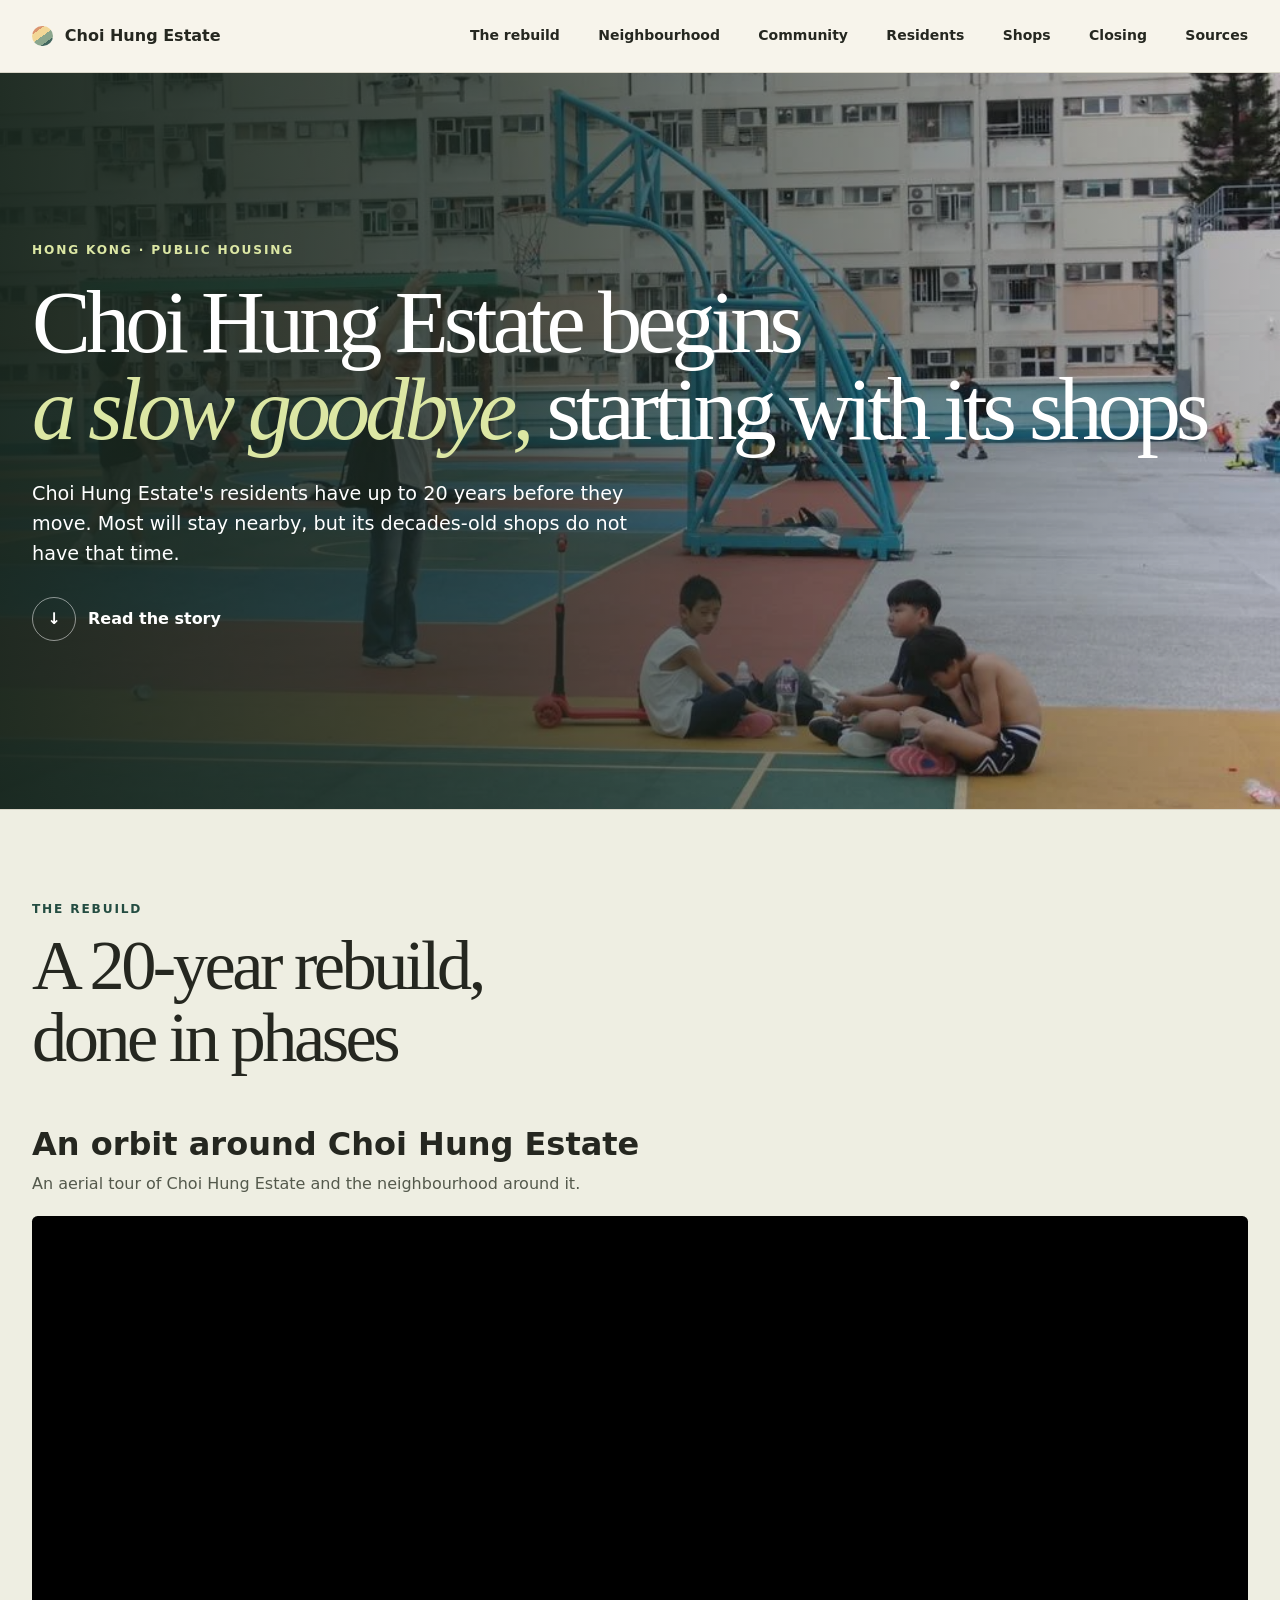
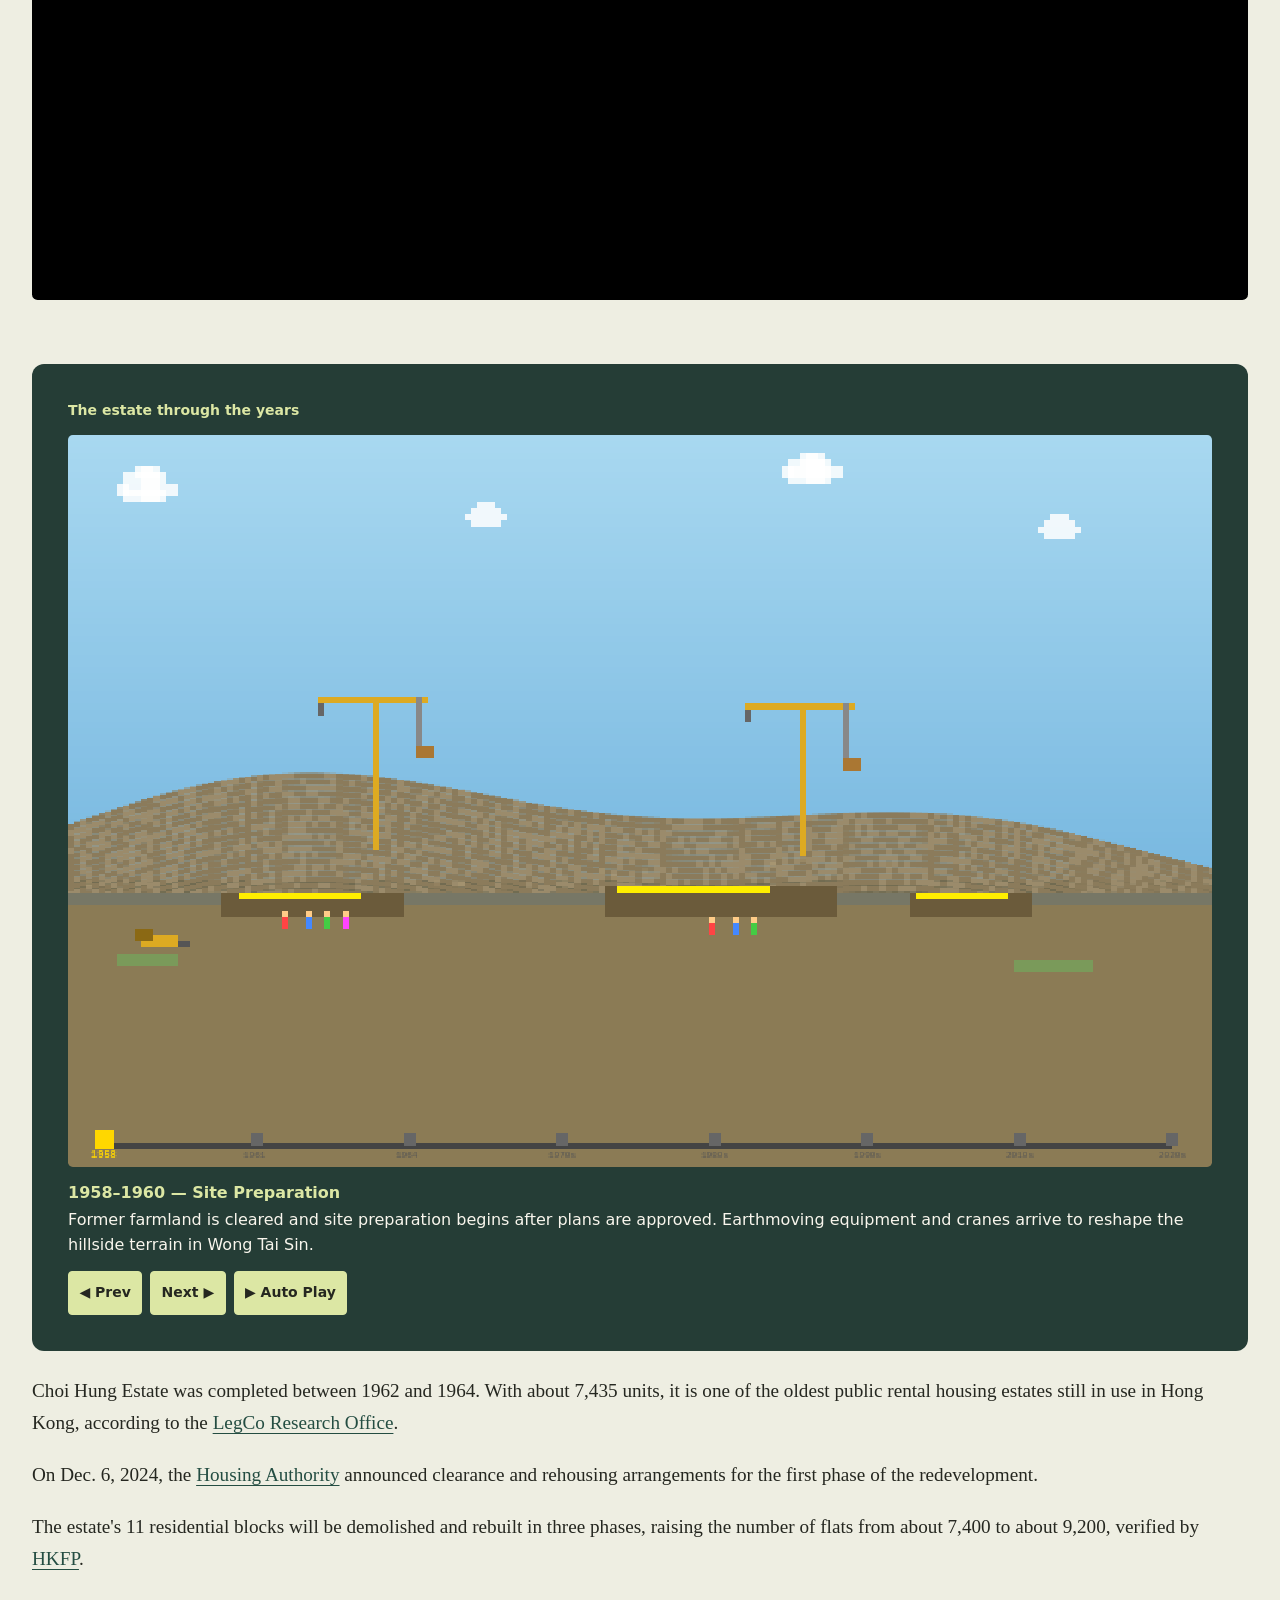
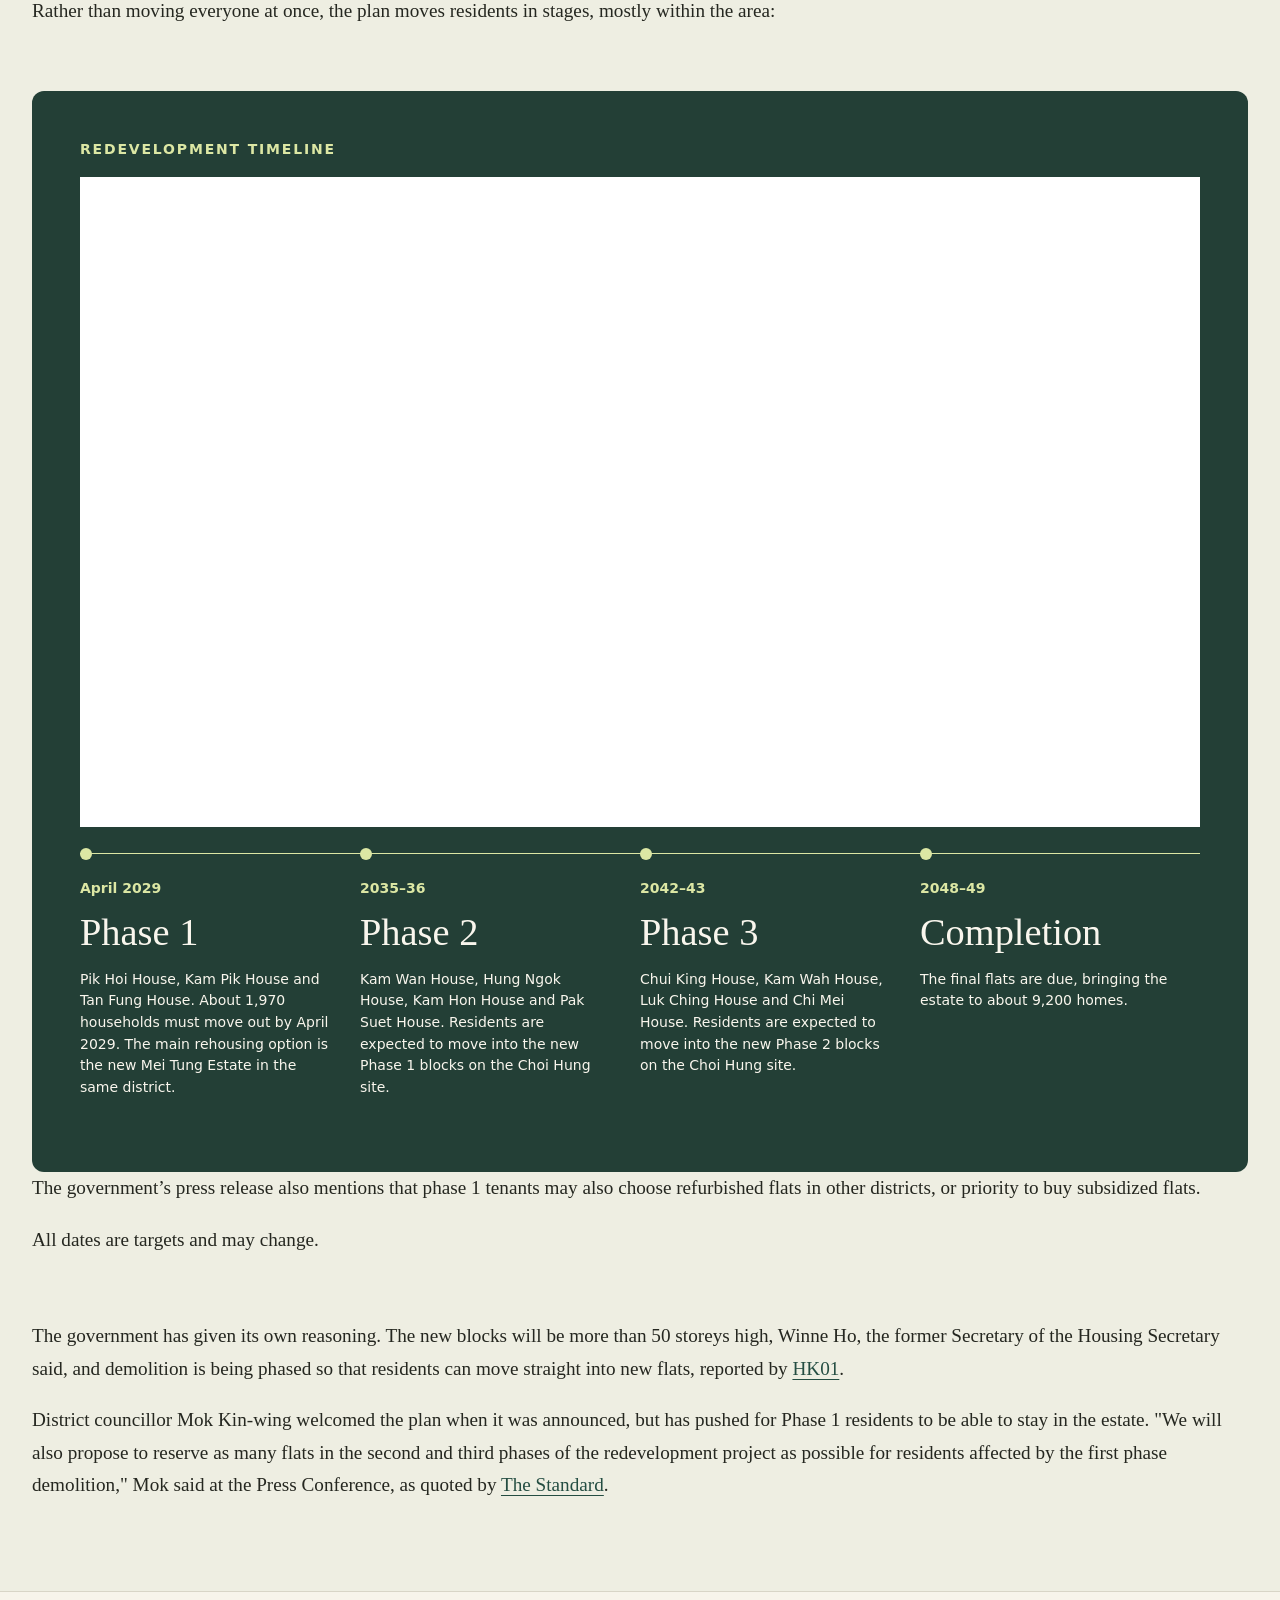
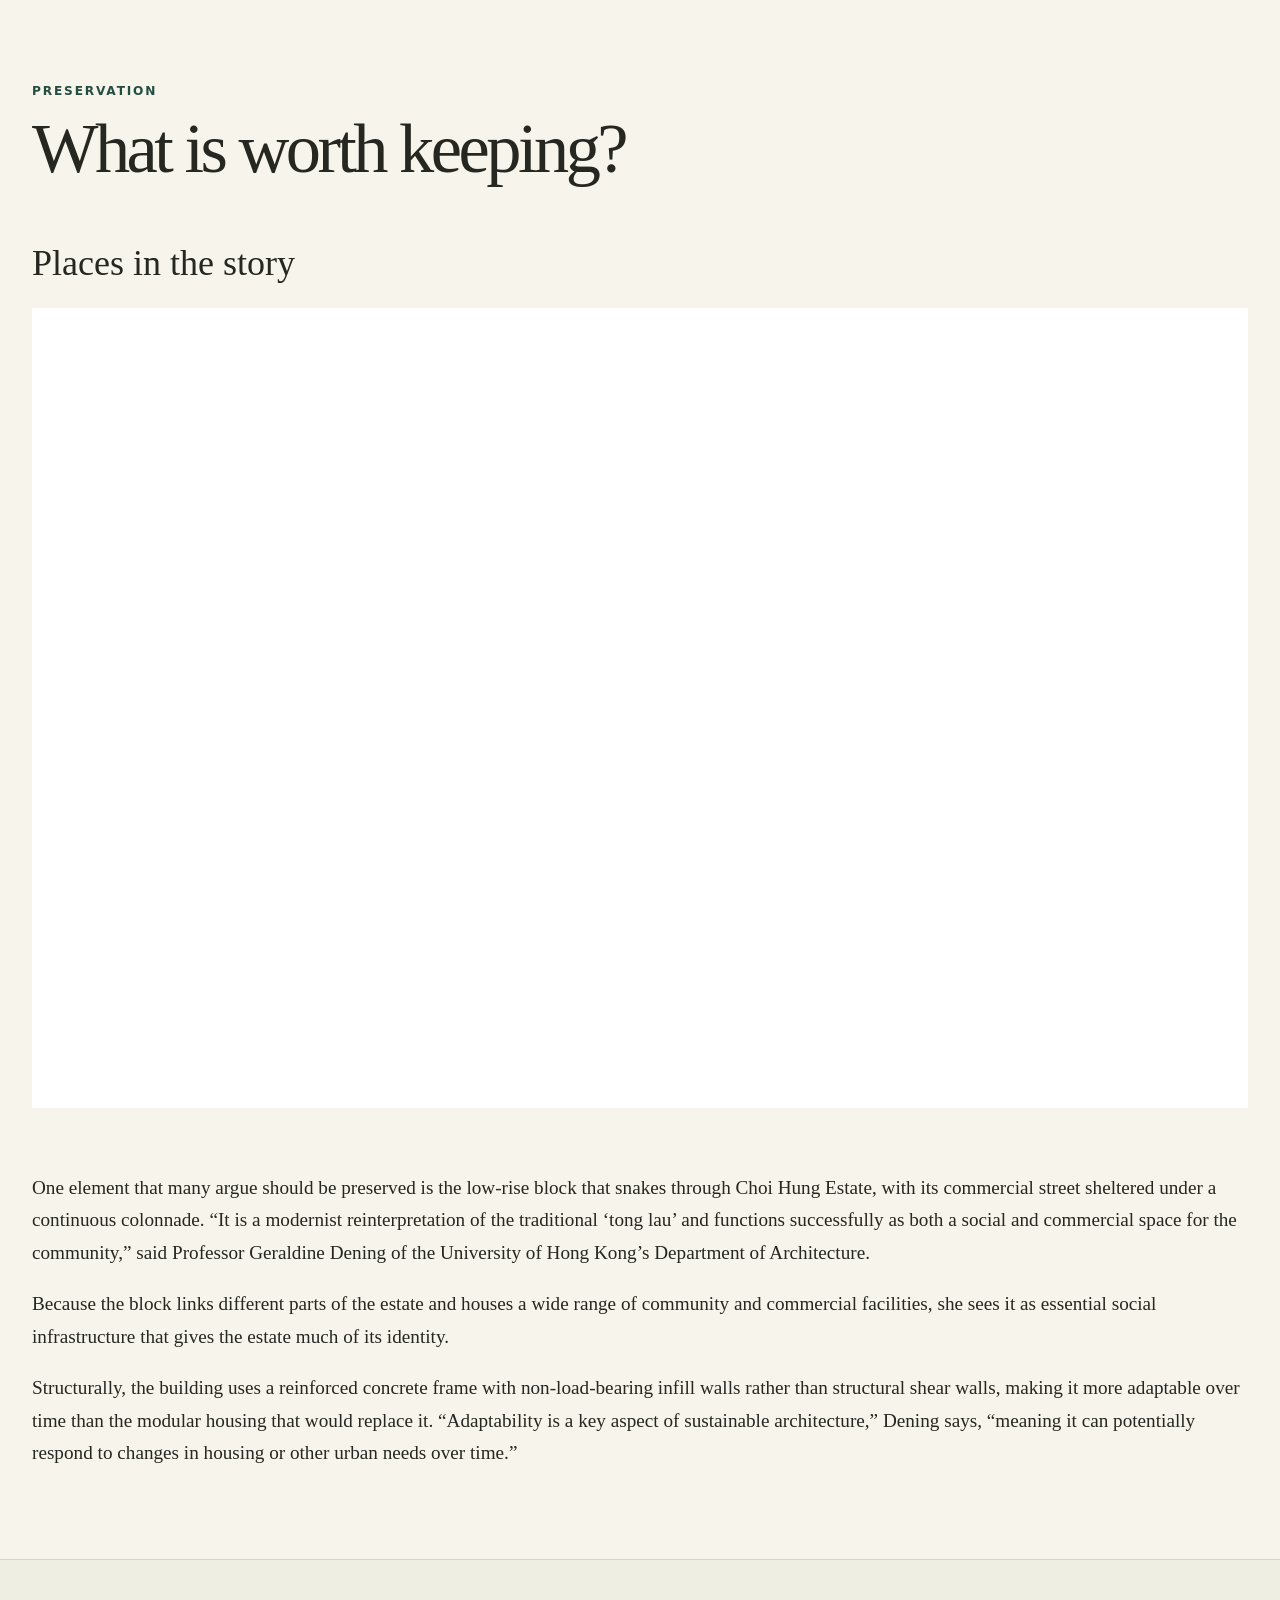
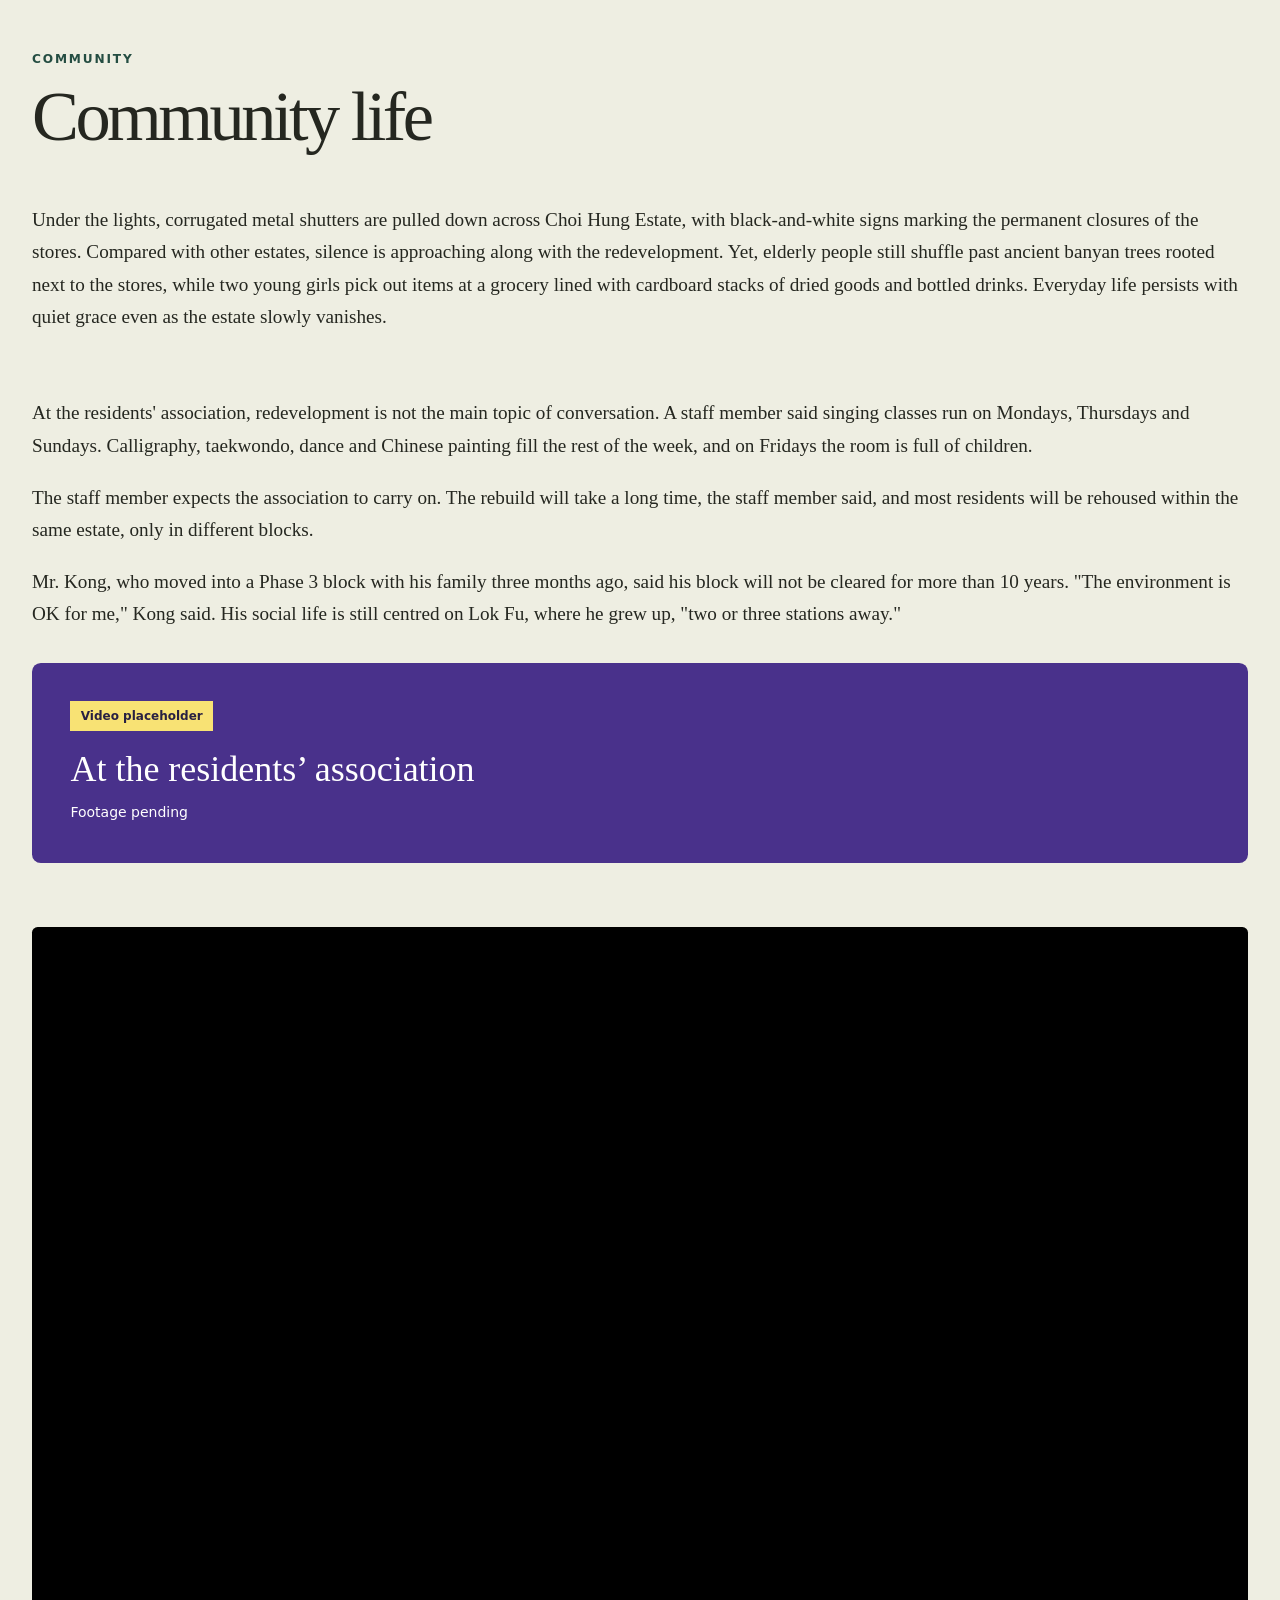
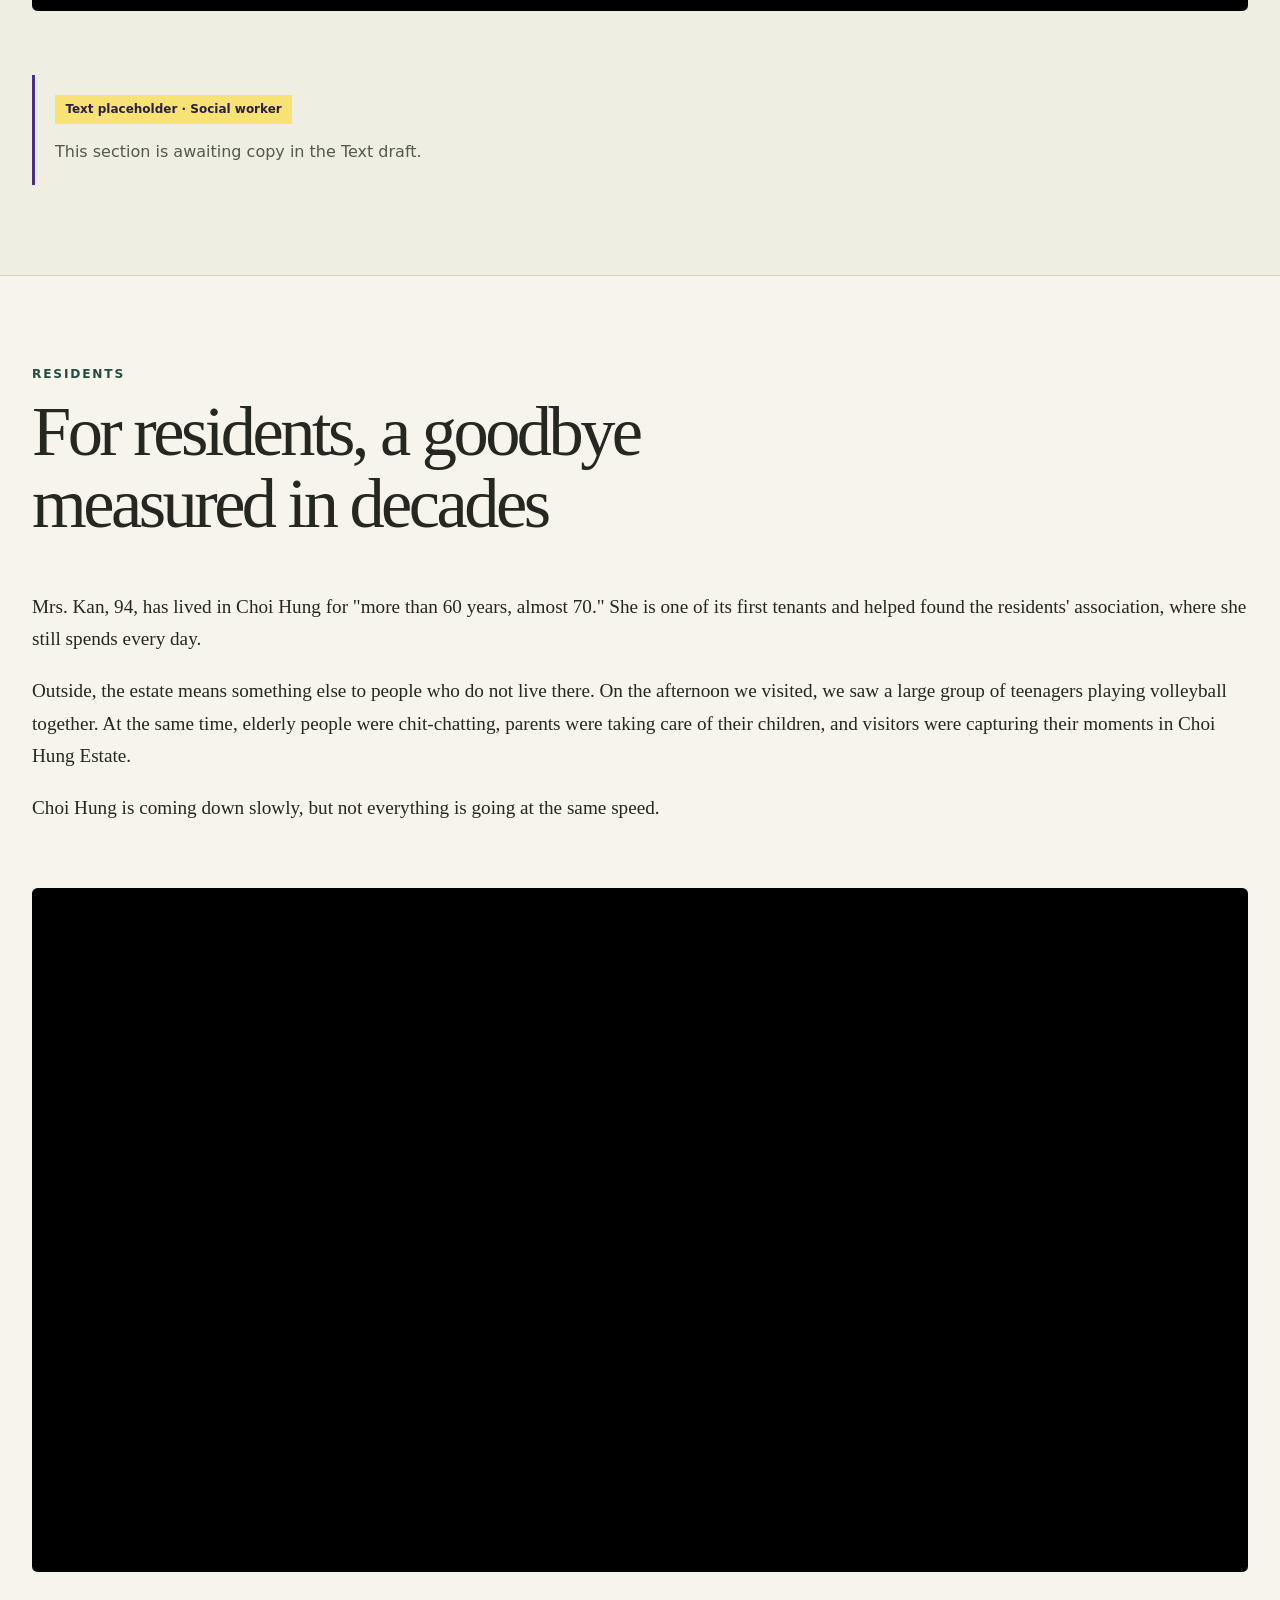
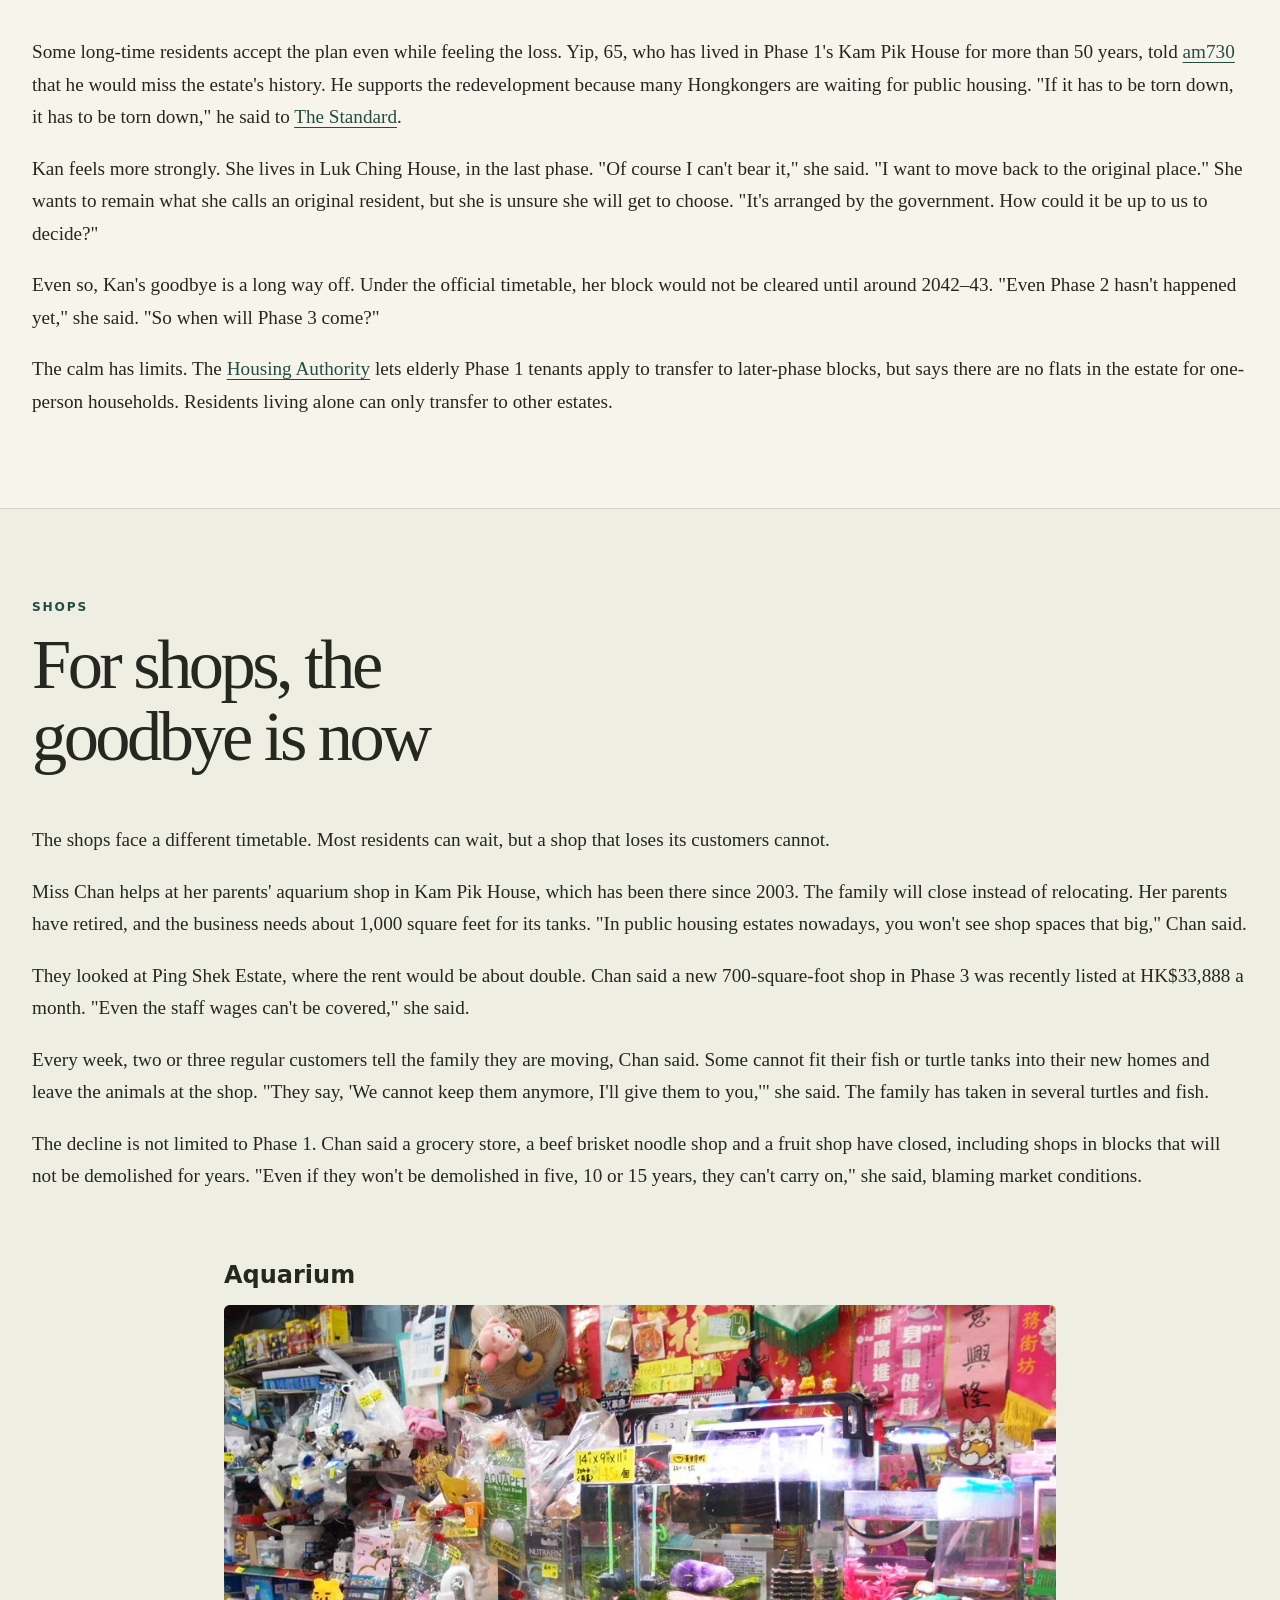
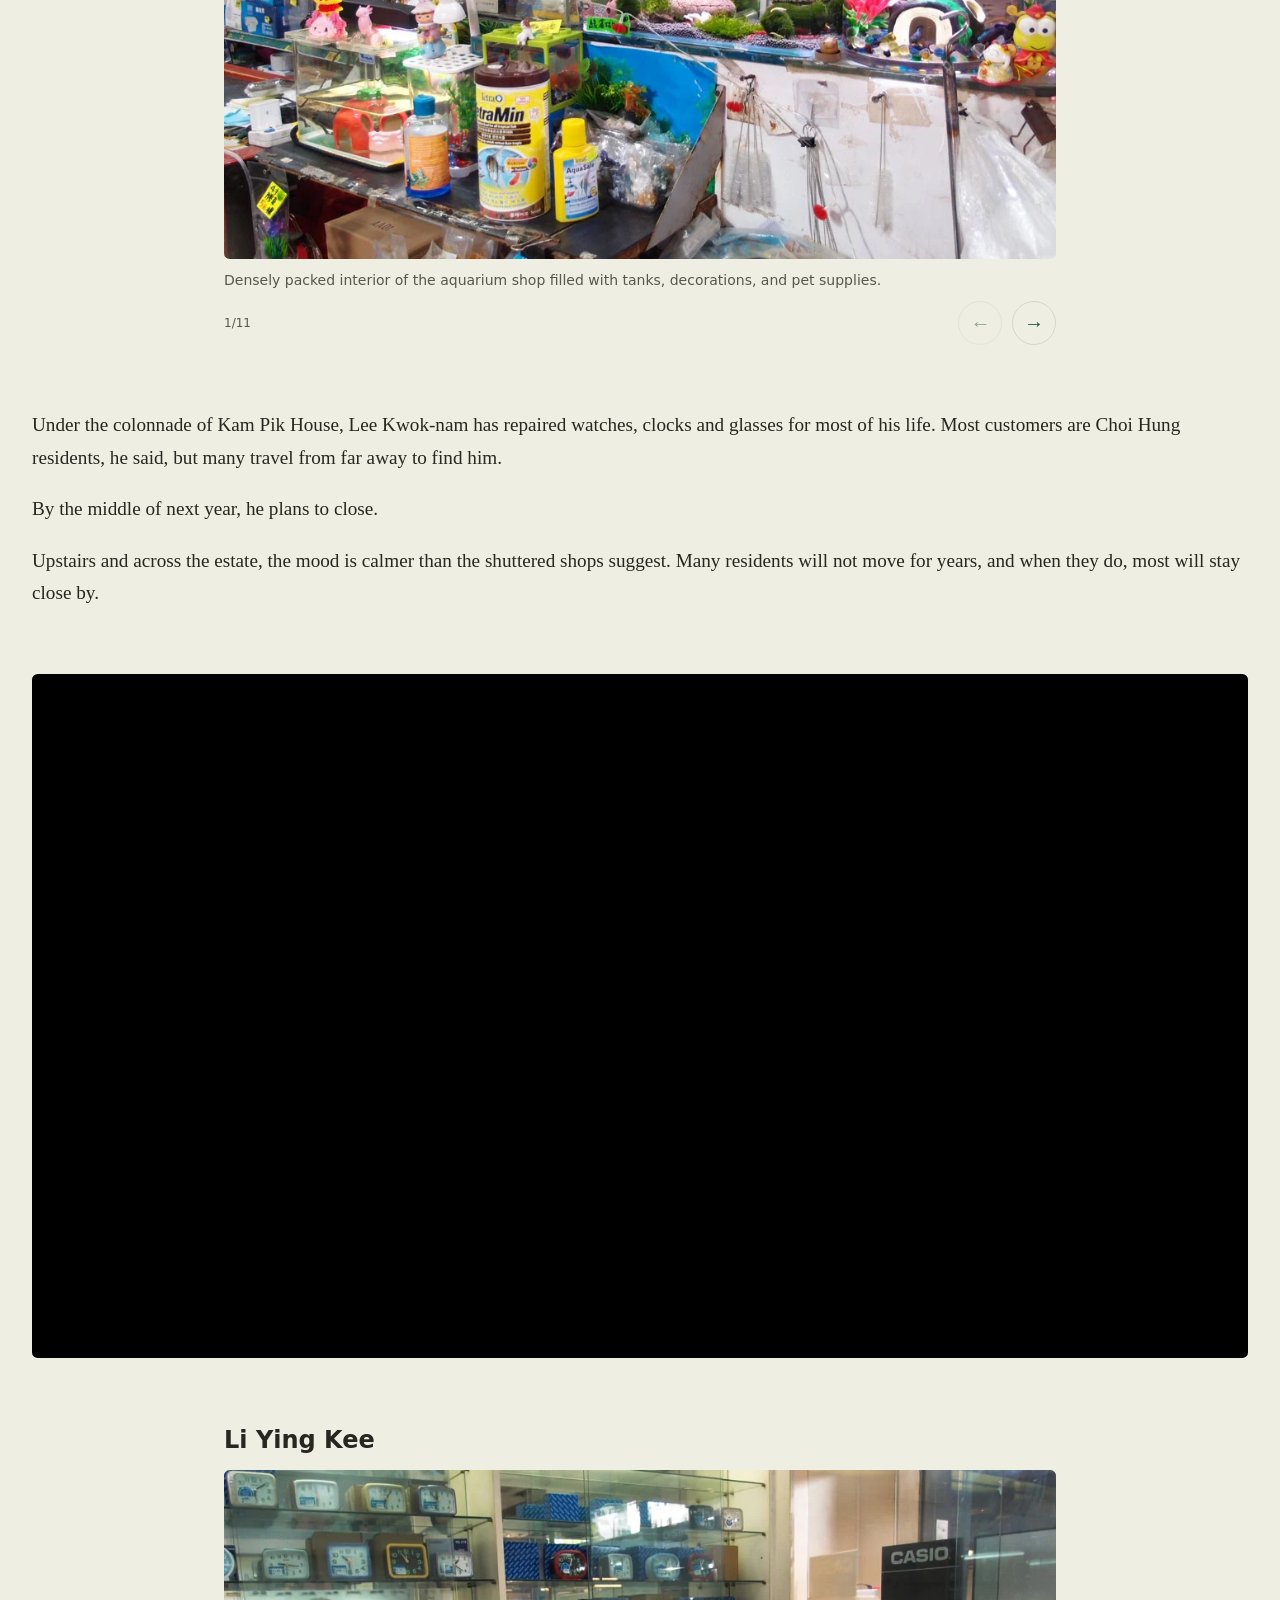
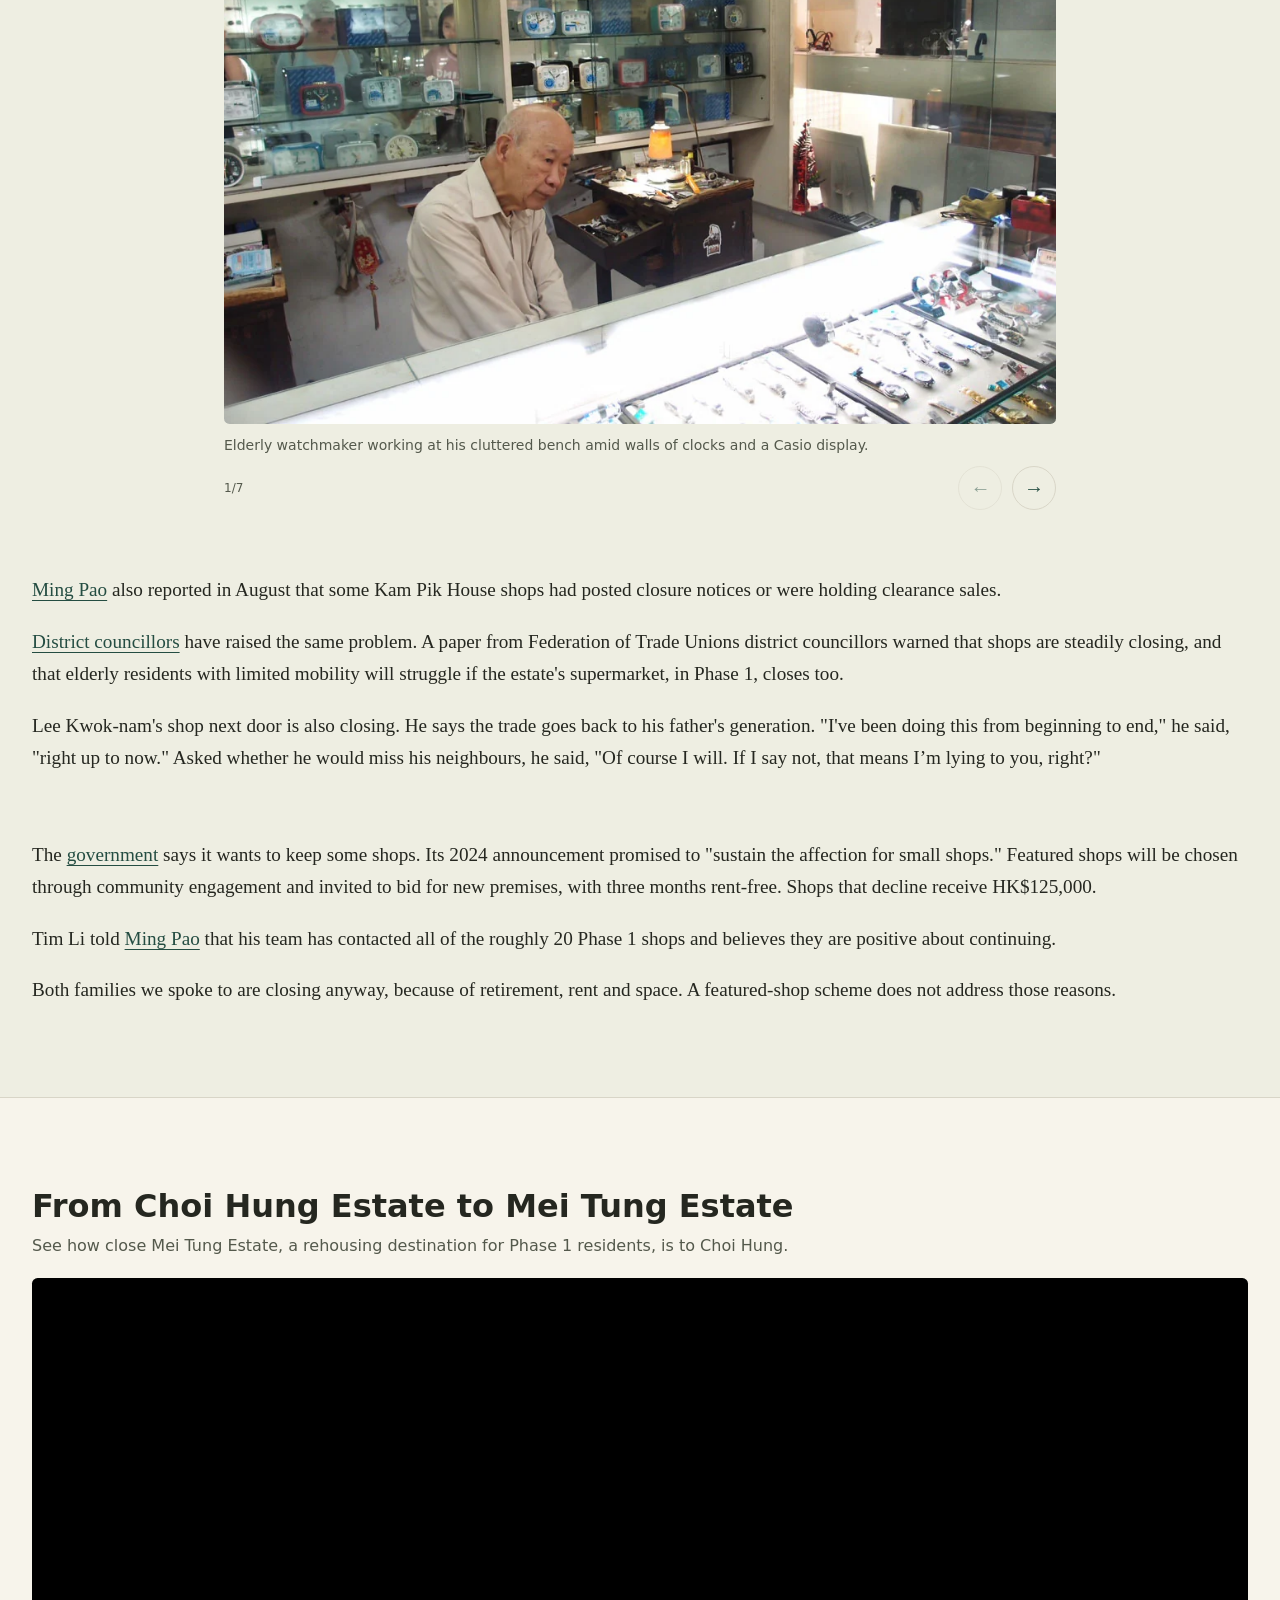
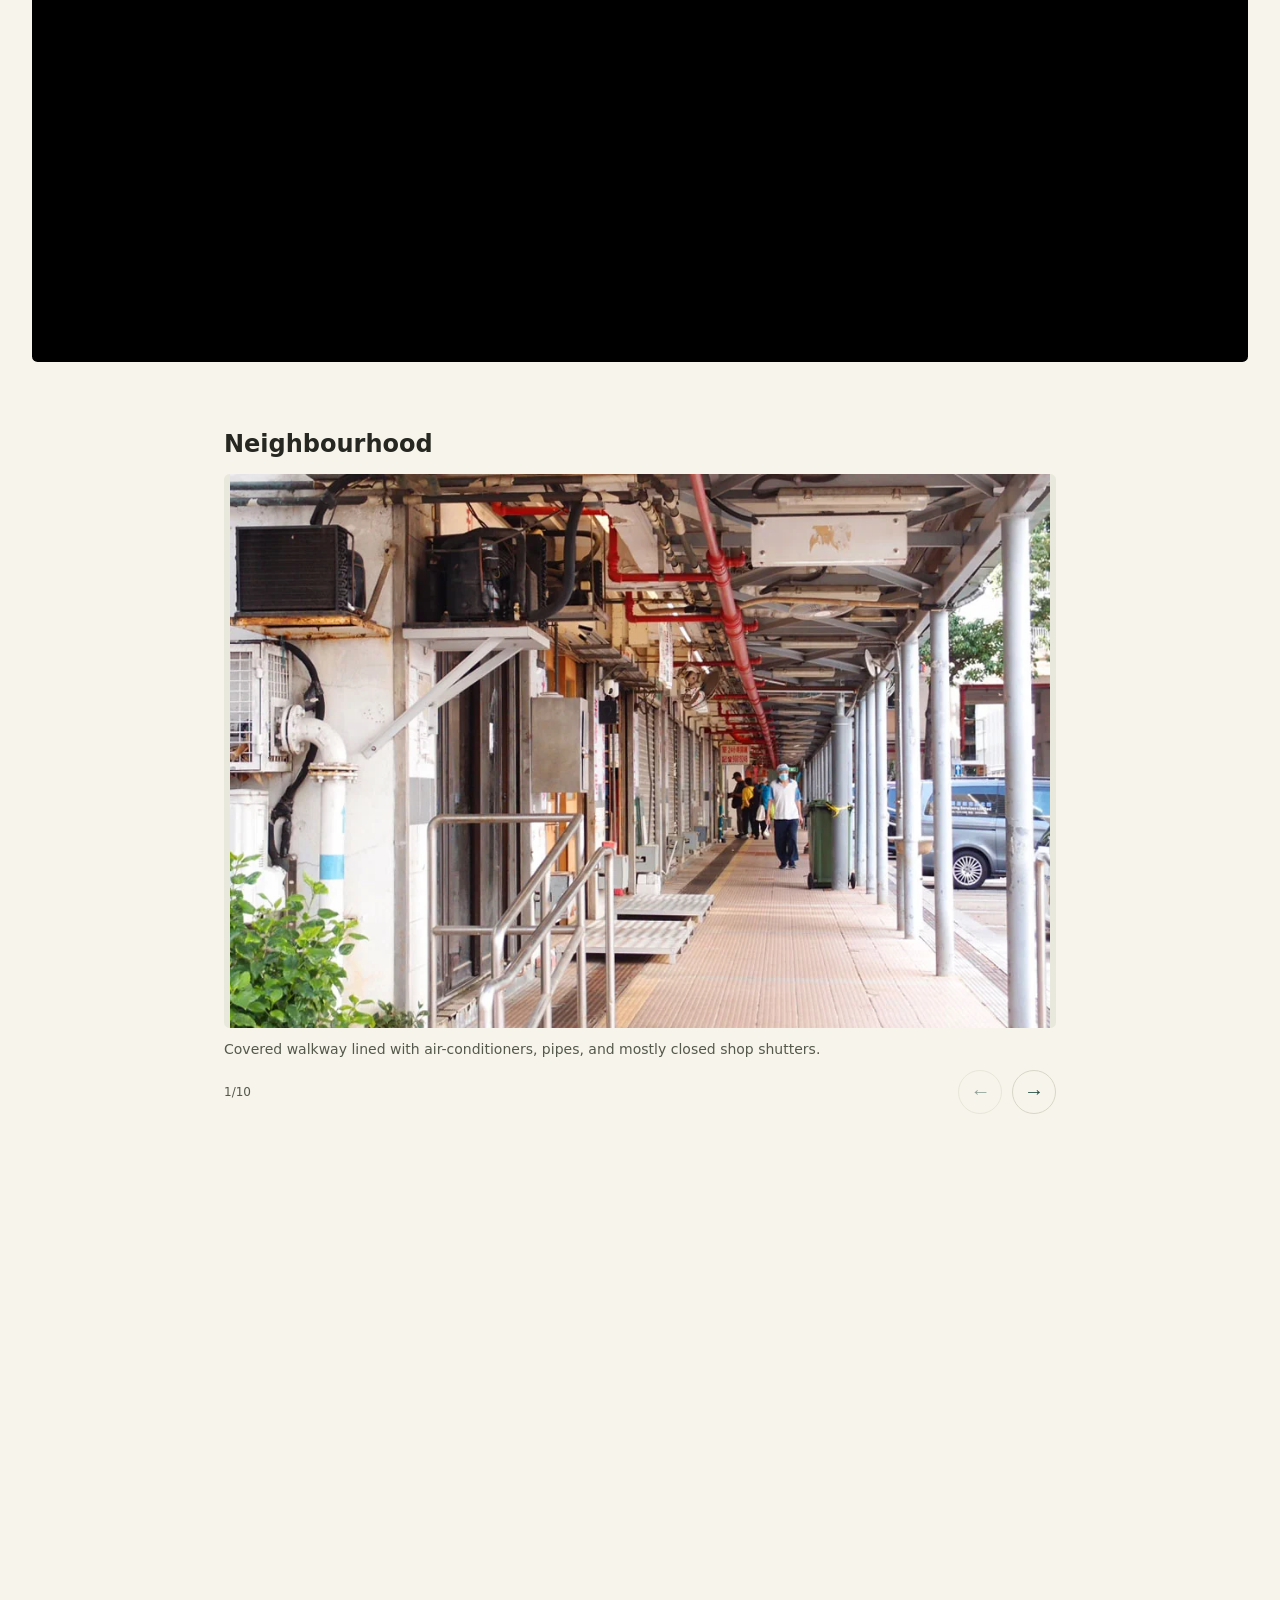
==== commit 5bb83222: "Move selected test page media before closing" ====
--- a/test.html
+++ b/test.html
@@ -79,73 +79,17 @@
       </figure><div class="prose measure" id="text-4b">
 <p>The government’s press release also mentions that phase 1 tenants may also choose refurbished flats in other districts, or priority to buy subsidized flats.</p>
 <p>All dates are targets and may change.</p>
-</div><figure id="earth-video-2" class="interview-video">
-  <figcaption><h3>From Choi Hung Estate to Mei Tung Estate</h3><p>See how close Mei Tung Estate, a rehousing destination for Phase 1 residents, is to Choi Hung.</p></figcaption>
-  <iframe title="From Choi Hung Estate to Mei Tung Estate video" src="https://drive.google.com/file/d/1fDMn5n1BrPxmKveCEoDNq6SGXSs9fp6s/preview" loading="lazy" allow="fullscreen" allowfullscreen=""></iframe>
-</figure><div class="prose measure" id="text-12">
+</div><div class="prose measure" id="text-12">
 <p>The government has given its own reasoning. The new blocks will be more than 50 storeys high, Winne Ho, the former Secretary of the Housing Secretary said, and demolition is being phased so that residents can move straight into new flats, reported by <a href="https://www.hk01.com/%E7%A4%BE%E6%9C%83%E6%96%B0%E8%81%9E/1072256/%E5%BD%A9%E8%99%B9%E9%82%A8%E9%87%8D%E5%BB%BA-%E4%BD%95%E6%B0%B8%E8%B3%A2-%E6%B8%85%E6%8B%86%E5%BE%8C%E5%B0%87%E5%BB%BA%E6%88%90%E8%B6%85%E9%81%8E50%E5%B1%A4%E9%AB%98%E6%A8%93%E5%AE%87-%E5%82%B2%E8%A6%96%E5%90%8C%E5%8D%80%E5%85%AC%E5%B1%8B">HK01</a>.</p>
 <p>District councillor Mok Kin-wing welcomed the plan when it was announced, but has pushed for Phase 1 residents to be able to stay in the estate. "We will also propose to reserve as many flats in the second and third phases of the redevelopment project as possible for residents affected by the first phase demolition," Mok said at the Press Conference, as quoted by <a href="https://www.thestandard.com.hk/news/article/67382/Demolition-details-of-Choi-Hung-Estate-bared">The Standard</a>.</p>
 </div></section><section id="preservation" class="chapter" aria-labelledby="preservation-title"><div class="wrap chapter-heading"><p class="eyebrow">Preservation</p><h2 id="preservation-title">What is worth keeping?</h2></div><section id="story-map" class="story-map wrap" aria-labelledby="story-map-title">
   <h3 id="story-map-title">Places in the story</h3>
   <iframe class="knightlab-embed" title="Places in the story — Choi Hung beyond the postcard" width="100%" height="800" loading="lazy" allowfullscreen="" src="https://uploads.knightlab.com/storymapjs/65a1bb8cd3b248befb591a0eb5f16fa3/choi-hung-beyond-the-postcard/index.html"></iframe>
-</section><div class="gallery-feature wrap"><div class="gallery swiper" role="region" aria-label="Neighbourhood gallery">
-        <h3 class="gallery-title">Neighbourhood</h3>
-        <div class="swiper-wrapper">
-          <figure class="swiper-slide">
-            <div class="crop"><img src="assets/galleries/neighbourhood/18.webp" alt="People walking along a covered colonnade beneath pipes and air-conditioning units" width="950" height="642" loading="lazy"></div>
-            <figcaption>Covered walkway lined with air-conditioners, pipes, and mostly closed shop shutters.</figcaption>
-          </figure>
-          <figure class="swiper-slide">
-            <div class="crop"><img src="assets/galleries/neighbourhood/19.webp" alt="Row of closed metal shop shutters along a tiled indoor passage" width="1008" height="672" loading="lazy"></div>
-            <figcaption>Long corridor of closed metal shutters under fluorescent lights and red pipes.</figcaption>
-          </figure>
-          <figure class="swiper-slide">
-            <div class="crop"><img src="assets/galleries/neighbourhood/20.webp" alt="Newspapers and magazines stacked at an open stall between closed shutters" width="1008" height="672" loading="lazy"></div>
-            <figcaption>Shopfront area with a yellow claw machine, a newspaper stall, and closed shutters nearby.</figcaption>
-          </figure>
-          <figure class="swiper-slide">
-            <div class="crop"><img src="assets/galleries/neighbourhood/21.webp" alt="Shoppers outside a grocery packed with packaged food, drinks and cardboard boxes" width="1008" height="672" loading="lazy"></div>
-            <figcaption>Family shopping outside a busy open-front grocery store stacked with boxes.</figcaption>
-          </figure>
-          <figure class="swiper-slide">
-            <div class="crop"><img src="assets/galleries/neighbourhood/22.webp" alt="Shopfront displaying bags, shoes and household goods beneath red Chinese lettering" width="1008" height="672" loading="lazy"></div>
-            <figcaption>Entrance of Wing Yung Department Store (永客百貨) displaying backpacks and household goods.</figcaption>
-          </figure>
-          <figure class="swiper-slide">
-            <div class="crop"><img src="assets/galleries/neighbourhood/23.webp" alt="Vegetable vendor behind baskets and crates of fresh produce" width="1008" height="672" loading="lazy"></div>
-            <figcaption>Vegetable stall in the estate market with a vendor sorting produce.</figcaption>
-          </figure>
-          <figure class="swiper-slide">
-            <div class="crop"><img src="assets/galleries/neighbourhood/24.webp" alt="Estate office notice board displaying printed notices and illustrated posters" width="947" height="661" loading="lazy"></div>
-            <figcaption>Choi Hung Estate Office notice board covered with posters and announcements.</figcaption>
-          </figure>
-          <figure class="swiper-slide">
-            <div class="crop"><img src="assets/galleries/neighbourhood/25.webp" alt="Glass community-centre doors covered with posters for activities and classes" width="1008" height="672" loading="lazy"></div>
-            <figcaption>Glass doors of the community service centre plastered with class and activity posters.</figcaption>
-          </figure>
-          <figure class="swiper-slide">
-            <div class="crop"><img src="assets/galleries/neighbourhood/26.webp" alt="Basketball players and a seated group on painted courts below a residential block" width="964" height="642" loading="lazy"></div>
-            <figcaption>Children playing and sitting on the estate basketball court, residential blocks behind.</figcaption>
-          </figure>
-          <figure class="swiper-slide">
-            <div class="crop"><img src="assets/galleries/neighbourhood/27.webp" alt="Residential blocks with rows of windows, hanging laundry and air-conditioning units" width="1008" height="672" loading="lazy"></div>
-            <figcaption>Typical Choi Hung residential towers with laundry hanging from many windows.</figcaption>
-          </figure>
-        </div>
-        <div class="gallery-bar">
-          <span class="gallery-counter">1/10</span>
-          <div class="gallery-controls">
-            <button class="gallery-prev" type="button" aria-label="Previous photo"><span aria-hidden="true">←</span></button>
-            <button class="gallery-next" type="button" aria-label="Next photo"><span aria-hidden="true">→</span></button>
-          </div>
-        </div>
-      </div></div><div class="prose measure" id="text-10">
+</section><div class="prose measure" id="text-10">
 <p>One element that many argue should be preserved is the low-rise block that snakes through Choi Hung Estate, with its commercial street sheltered under a continuous colonnade. “It is a modernist reinterpretation of the traditional ‘tong lau’ and functions successfully as both a social and commercial space for the community,” said Professor Geraldine Dening of the University of Hong Kong’s Department of Architecture.</p>
 <p>Because the block links different parts of the estate and houses a wide range of community and commercial facilities, she sees it as essential social infrastructure that gives the estate much of its identity.</p>
 <p>Structurally, the building uses a reinforced concrete frame with non-load-bearing infill walls rather than structural shear walls, making it more adaptable over time than the modular housing that would replace it. “Adaptability is a key aspect of sustainable architecture,” Dening says, “meaning it can potentially respond to changes in housing or other urban needs over time.”</p>
-</div><div class="wrap comparison-embed">
-        <iframe frameborder="0" class="juxtapose" title="Choi Hung Estate image comparison" width="100%" height="667.3333333333333" loading="lazy" src="https://cdn.knightlab.com/libs/juxtapose/latest/embed/index.html?uid=144d66d6-e8c6-11f1-ba1b-0e6f42328d7d"></iframe>
-      </div></section><section id="story" class="chapter" aria-labelledby="community-title"><div class="wrap chapter-heading"><p class="eyebrow">Community</p><h2 id="community-title">Community life</h2></div><div class="prose measure" id="text-1">
+</div></section><section id="story" class="chapter" aria-labelledby="community-title"><div class="wrap chapter-heading"><p class="eyebrow">Community</p><h2 id="community-title">Community life</h2></div><div class="prose measure" id="text-1">
 <p>Under the lights, corrugated metal shutters are pulled down across Choi Hung Estate, with black-and-white signs marking the permanent closures of the stores. Compared with other estates, silence is approaching along with the redevelopment. Yet, elderly people still shuffle past ancient banyan trees rooted next to the stores, while two young girls pick out items at a grocery lined with cardboard stacks of dried goods and bottled drinks. Everyday life persists with quiet grace even as the estate slowly vanishes.</p>
 </div><div class="prose measure" id="text-5">
 <p>At the residents' association, redevelopment is not the main topic of conversation. A staff member said singing classes run on Mondays, Thursdays and Sundays. Calligraphy, taekwondo, dance and Chinese painting fill the rest of the week, and on Fridays the room is full of children.</p>
@@ -277,7 +221,63 @@
 <p>The <a href="https://www.info.gov.hk/gia/general/202412/06/P2024120600218.htm">government</a> says it wants to keep some shops. Its 2024 announcement promised to "sustain the affection for small shops." Featured shops will be chosen through community engagement and invited to bid for new premises, with three months rent-free. Shops that decline receive HK$125,000.</p>
 <p>Tim Li told <a href="https://news.mingpao.com/pns/要聞/article/20260823/s00001/1787423045557/留虹牆保店匾-彩虹邨特色不變-重建團隊-已接觸首期拆20店-對繼續營業正面">Ming Pao</a> that his team has contacted all of the roughly 20 Phase 1 shops and believes they are positive about continuing.</p>
 <p>Both families we spoke to are closing anyway, because of retirement, rent and space. A featured-shop scheme does not address those reasons.</p>
-</div></section><section id="next" class="chapter" aria-labelledby="next-title"><div class="wrap chapter-heading"><p class="eyebrow">Looking ahead</p><h2 id="next-title">What is next?</h2></div><aside class="copy-placeholder measure" id="text-13"><span class="placeholder-label">Text placeholder · Closing</span><p>The closing is awaiting copy in the Text draft.</p></aside></section><section id="sources" class="chapter sources" aria-labelledby="sources-title">
+</div></section><div id="closing-media" class="chapter"><figure id="earth-video-2" class="interview-video">
+  <figcaption><h3>From Choi Hung Estate to Mei Tung Estate</h3><p>See how close Mei Tung Estate, a rehousing destination for Phase 1 residents, is to Choi Hung.</p></figcaption>
+  <iframe title="From Choi Hung Estate to Mei Tung Estate video" src="https://drive.google.com/file/d/1fDMn5n1BrPxmKveCEoDNq6SGXSs9fp6s/preview" loading="lazy" allow="fullscreen" allowfullscreen=""></iframe>
+</figure><div class="gallery-feature wrap"><div class="gallery swiper" role="region" aria-label="Neighbourhood gallery">
+        <h3 class="gallery-title">Neighbourhood</h3>
+        <div class="swiper-wrapper">
+          <figure class="swiper-slide">
+            <div class="crop"><img src="assets/galleries/neighbourhood/18.webp" alt="People walking along a covered colonnade beneath pipes and air-conditioning units" width="950" height="642" loading="lazy"></div>
+            <figcaption>Covered walkway lined with air-conditioners, pipes, and mostly closed shop shutters.</figcaption>
+          </figure>
+          <figure class="swiper-slide">
+            <div class="crop"><img src="assets/galleries/neighbourhood/19.webp" alt="Row of closed metal shop shutters along a tiled indoor passage" width="1008" height="672" loading="lazy"></div>
+            <figcaption>Long corridor of closed metal shutters under fluorescent lights and red pipes.</figcaption>
+          </figure>
+          <figure class="swiper-slide">
+            <div class="crop"><img src="assets/galleries/neighbourhood/20.webp" alt="Newspapers and magazines stacked at an open stall between closed shutters" width="1008" height="672" loading="lazy"></div>
+            <figcaption>Shopfront area with a yellow claw machine, a newspaper stall, and closed shutters nearby.</figcaption>
+          </figure>
+          <figure class="swiper-slide">
+            <div class="crop"><img src="assets/galleries/neighbourhood/21.webp" alt="Shoppers outside a grocery packed with packaged food, drinks and cardboard boxes" width="1008" height="672" loading="lazy"></div>
+            <figcaption>Family shopping outside a busy open-front grocery store stacked with boxes.</figcaption>
+          </figure>
+          <figure class="swiper-slide">
+            <div class="crop"><img src="assets/galleries/neighbourhood/22.webp" alt="Shopfront displaying bags, shoes and household goods beneath red Chinese lettering" width="1008" height="672" loading="lazy"></div>
+            <figcaption>Entrance of Wing Yung Department Store (永客百貨) displaying backpacks and household goods.</figcaption>
+          </figure>
+          <figure class="swiper-slide">
+            <div class="crop"><img src="assets/galleries/neighbourhood/23.webp" alt="Vegetable vendor behind baskets and crates of fresh produce" width="1008" height="672" loading="lazy"></div>
+            <figcaption>Vegetable stall in the estate market with a vendor sorting produce.</figcaption>
+          </figure>
+          <figure class="swiper-slide">
+            <div class="crop"><img src="assets/galleries/neighbourhood/24.webp" alt="Estate office notice board displaying printed notices and illustrated posters" width="947" height="661" loading="lazy"></div>
+            <figcaption>Choi Hung Estate Office notice board covered with posters and announcements.</figcaption>
+          </figure>
+          <figure class="swiper-slide">
+            <div class="crop"><img src="assets/galleries/neighbourhood/25.webp" alt="Glass community-centre doors covered with posters for activities and classes" width="1008" height="672" loading="lazy"></div>
+            <figcaption>Glass doors of the community service centre plastered with class and activity posters.</figcaption>
+          </figure>
+          <figure class="swiper-slide">
+            <div class="crop"><img src="assets/galleries/neighbourhood/26.webp" alt="Basketball players and a seated group on painted courts below a residential block" width="964" height="642" loading="lazy"></div>
+            <figcaption>Children playing and sitting on the estate basketball court, residential blocks behind.</figcaption>
+          </figure>
+          <figure class="swiper-slide">
+            <div class="crop"><img src="assets/galleries/neighbourhood/27.webp" alt="Residential blocks with rows of windows, hanging laundry and air-conditioning units" width="1008" height="672" loading="lazy"></div>
+            <figcaption>Typical Choi Hung residential towers with laundry hanging from many windows.</figcaption>
+          </figure>
+        </div>
+        <div class="gallery-bar">
+          <span class="gallery-counter">1/10</span>
+          <div class="gallery-controls">
+            <button class="gallery-prev" type="button" aria-label="Previous photo"><span aria-hidden="true">←</span></button>
+            <button class="gallery-next" type="button" aria-label="Next photo"><span aria-hidden="true">→</span></button>
+          </div>
+        </div>
+      </div></div><div class="wrap comparison-embed">
+        <iframe frameborder="0" class="juxtapose" title="Choi Hung Estate image comparison" width="100%" height="667.3333333333333" loading="lazy" src="https://cdn.knightlab.com/libs/juxtapose/latest/embed/index.html?uid=144d66d6-e8c6-11f1-ba1b-0e6f42328d7d"></iframe>
+      </div></div><section id="next" class="chapter" aria-labelledby="next-title"><div class="wrap chapter-heading"><p class="eyebrow">Looking ahead</p><h2 id="next-title">What is next?</h2></div><aside class="copy-placeholder measure" id="text-13"><span class="placeholder-label">Text placeholder · Closing</span><p>The closing is awaiting copy in the Text draft.</p></aside></section><section id="sources" class="chapter sources" aria-labelledby="sources-title">
       <div class="wrap chapter-heading"><h2 id="sources-title">Sources</h2></div>
       <ul class="wrap source-list">
         <li><a href="https://app7.legco.gov.hk/rpdb/en/uploads/2025/ISSH/ISSH19_2025_20250707_en.pdf">LegCo Research Office</a></li>
@@ -294,4 +294,5 @@
 
 
 
+
 </body></html>
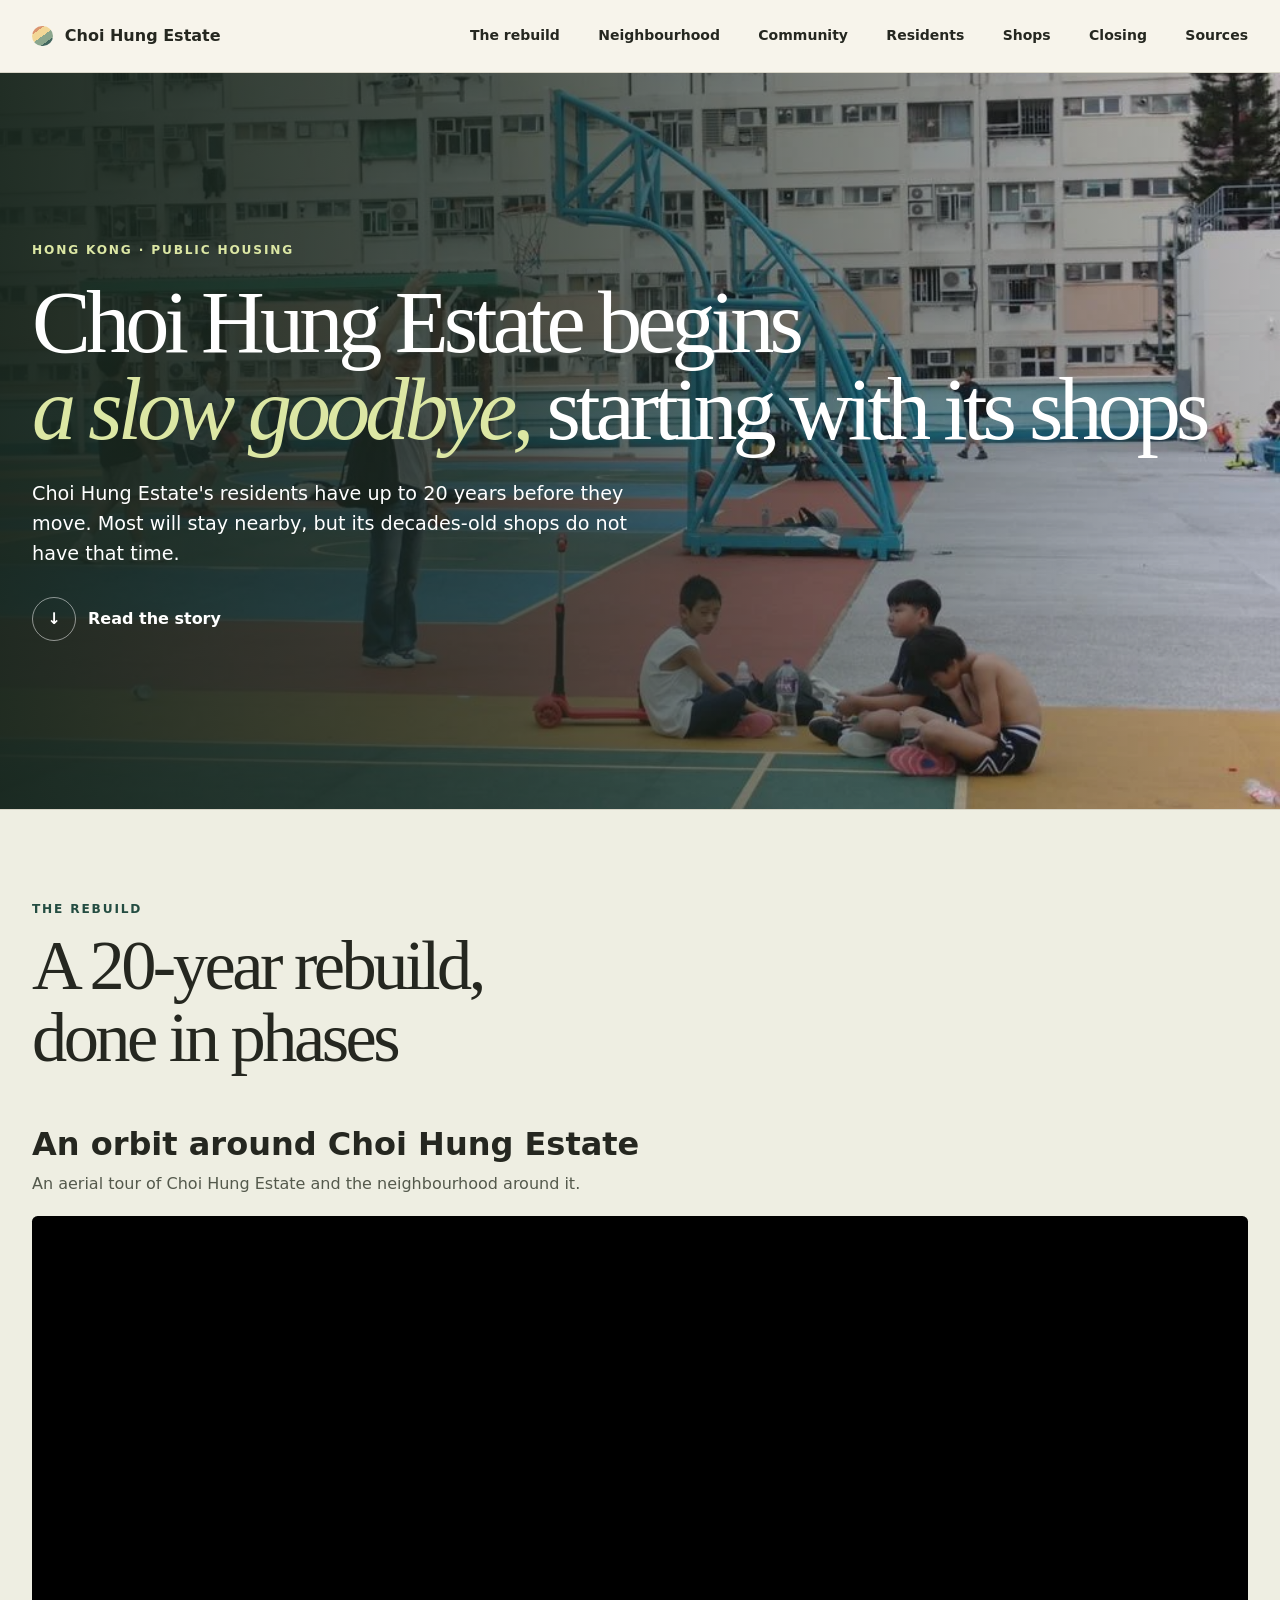
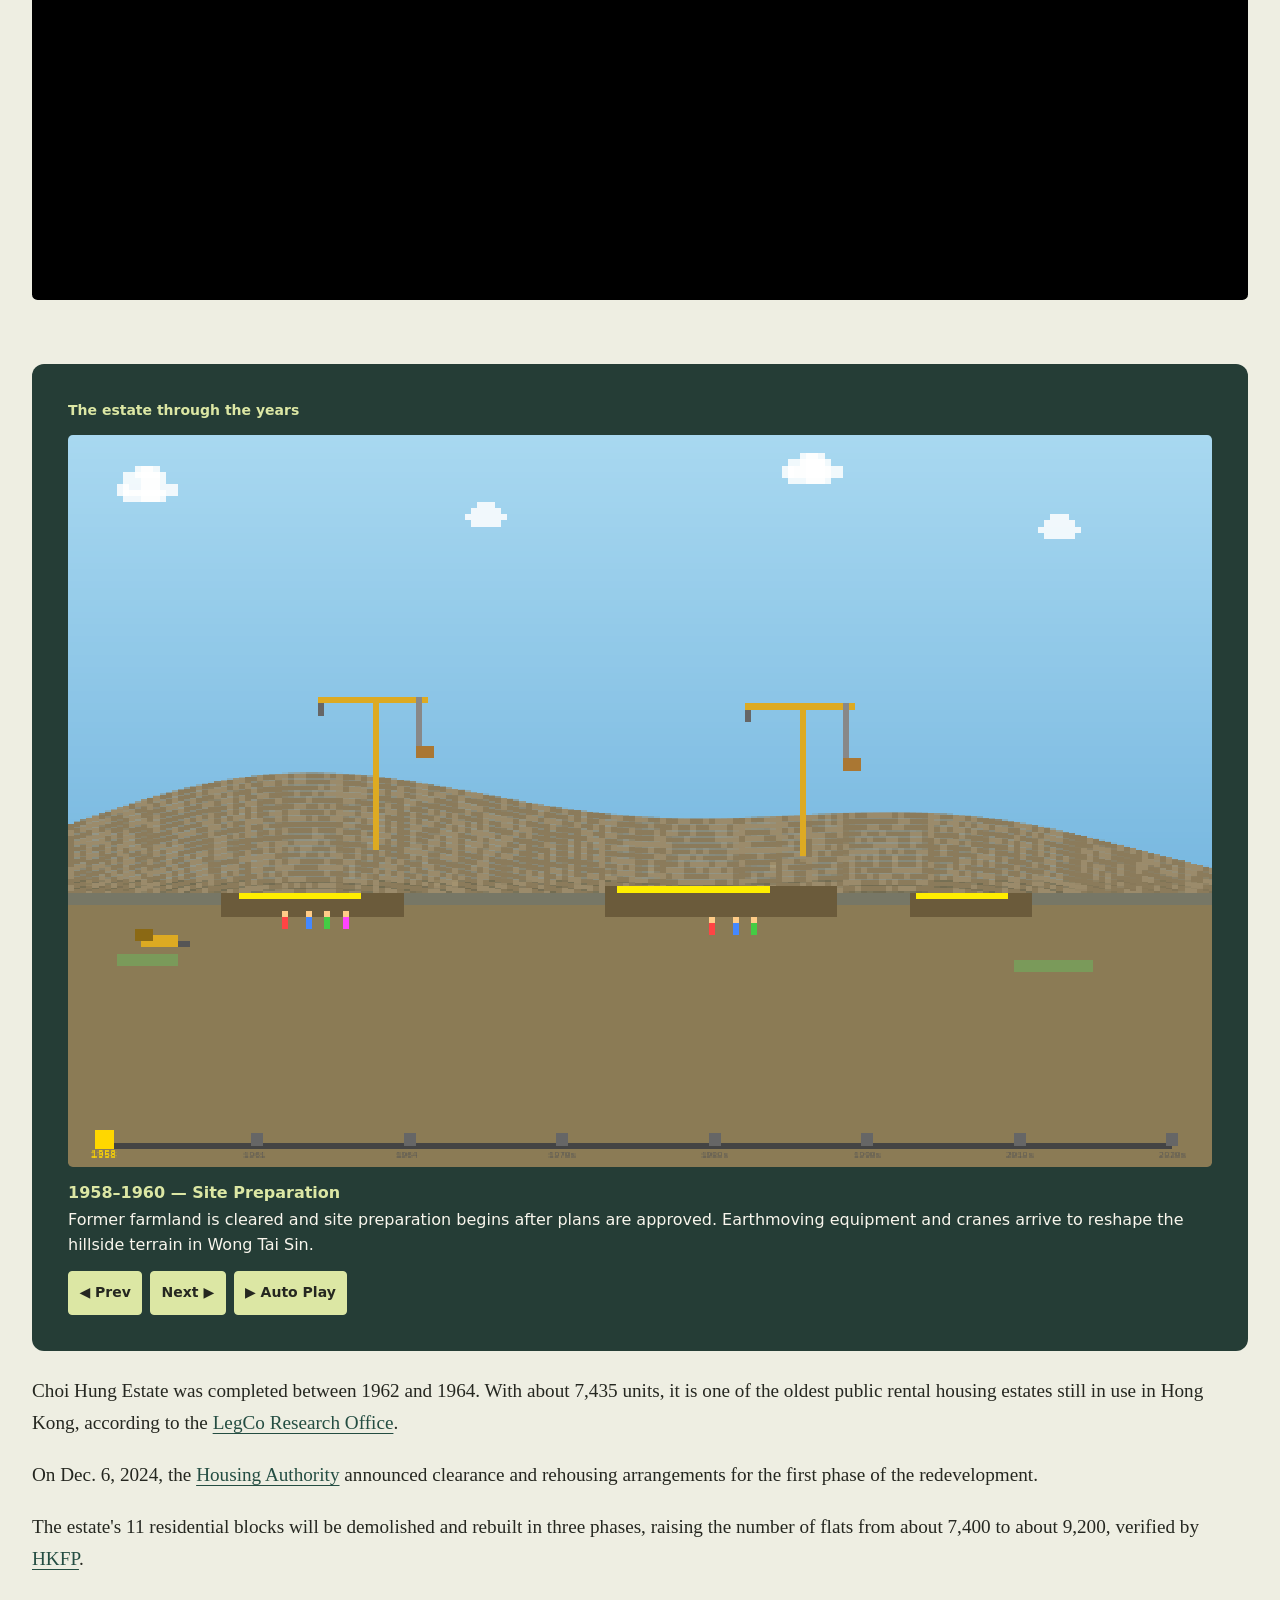
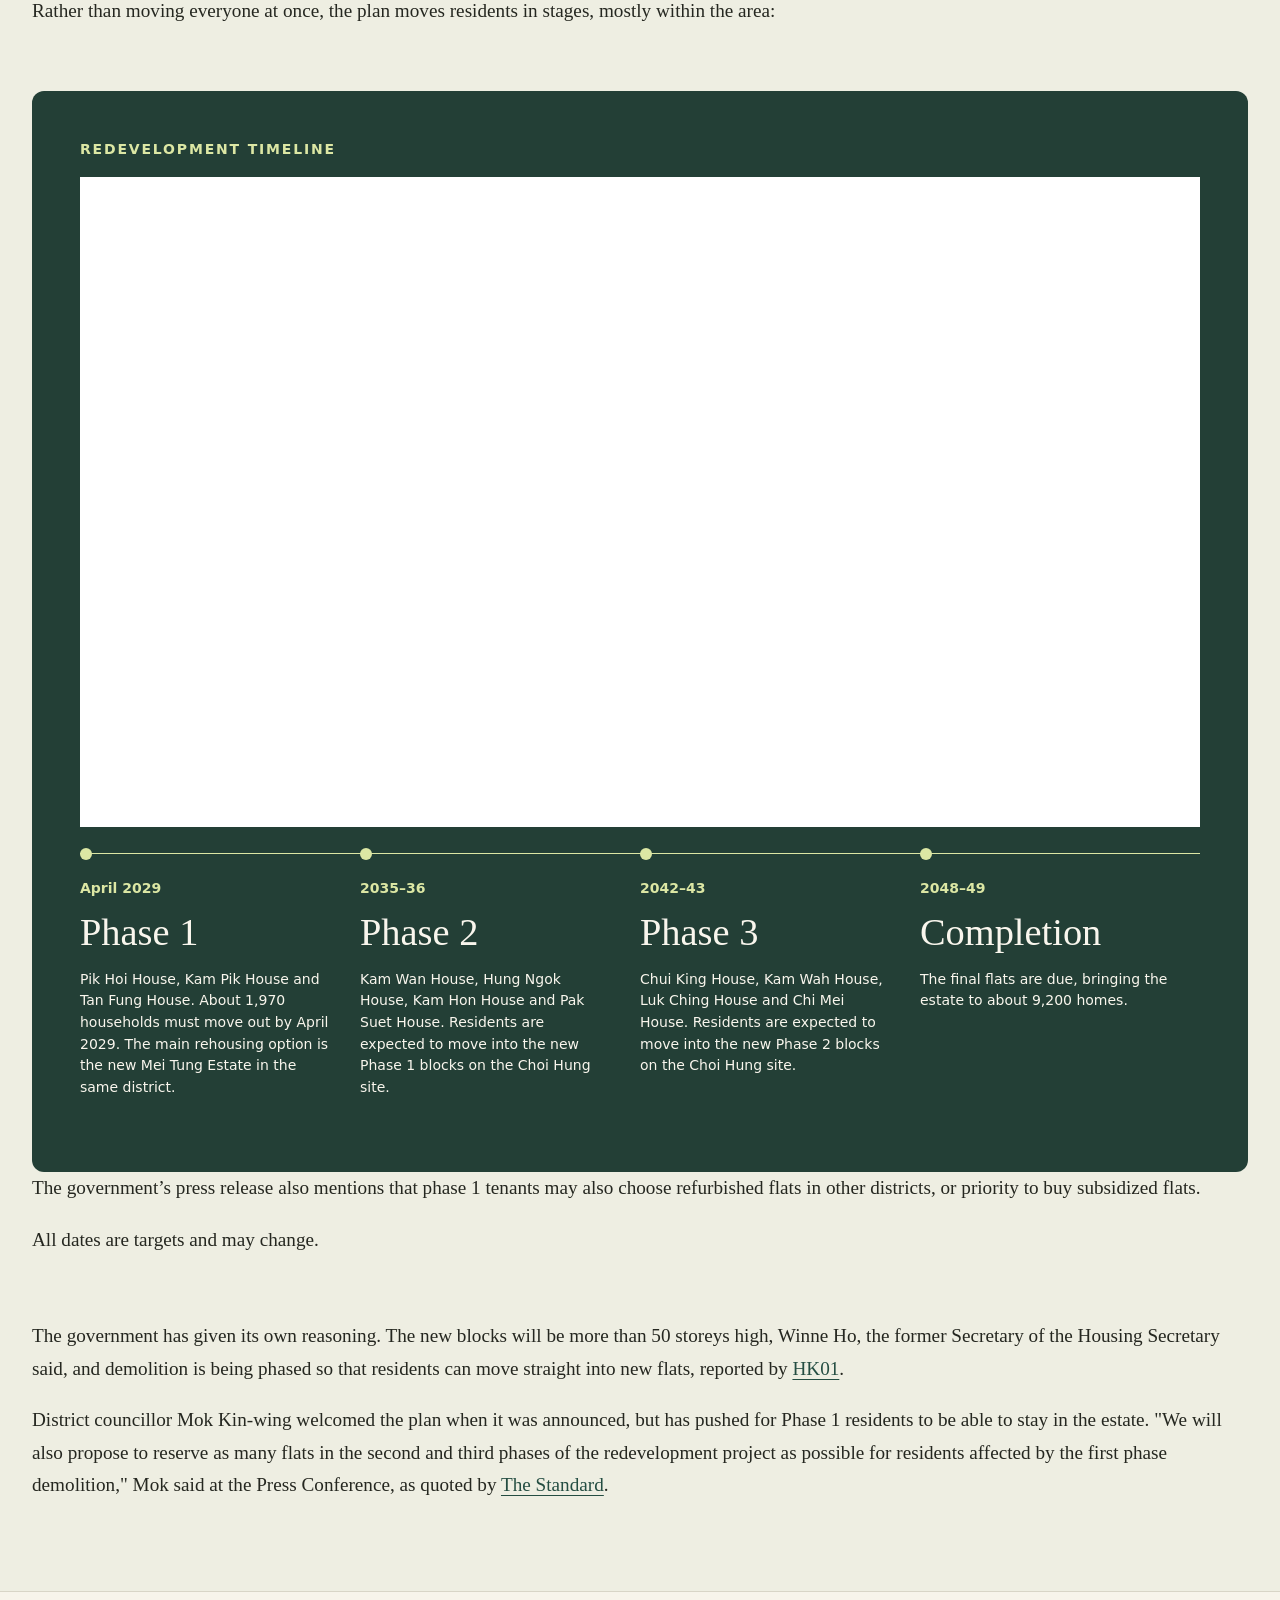
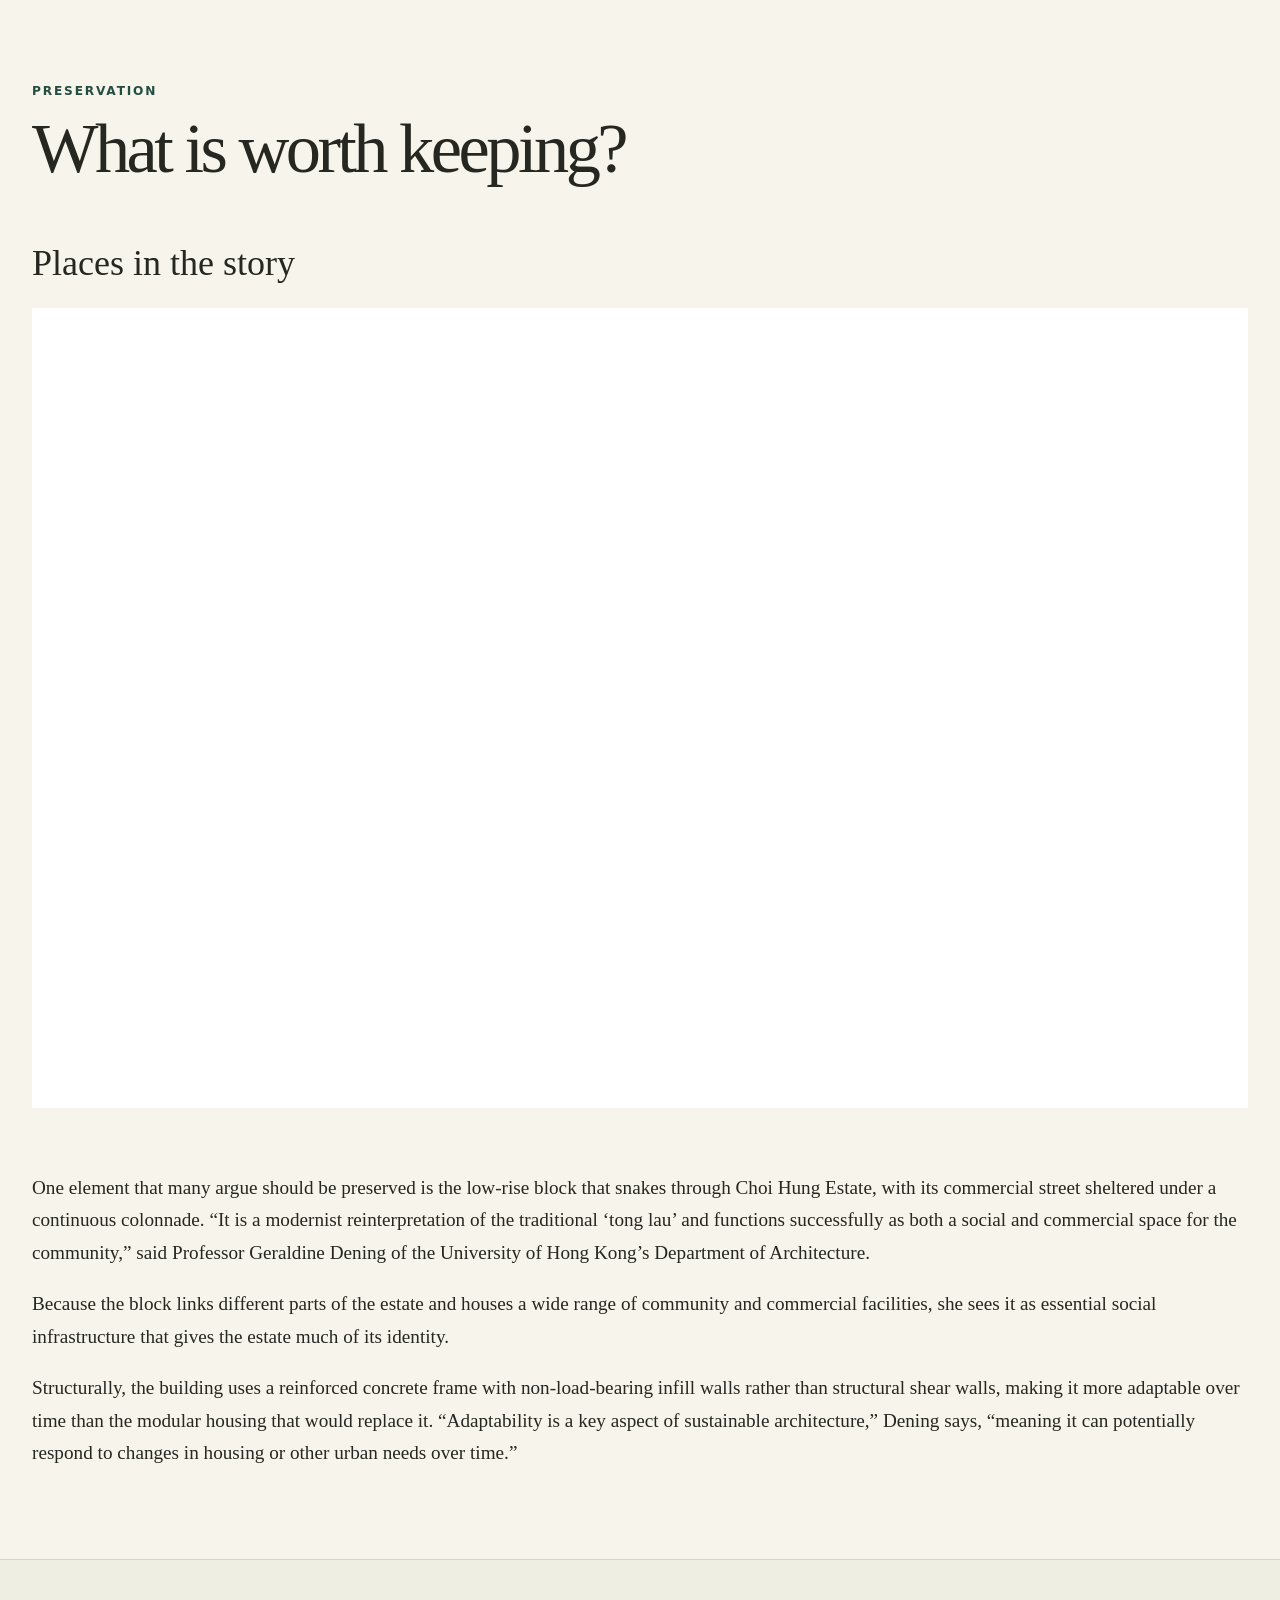
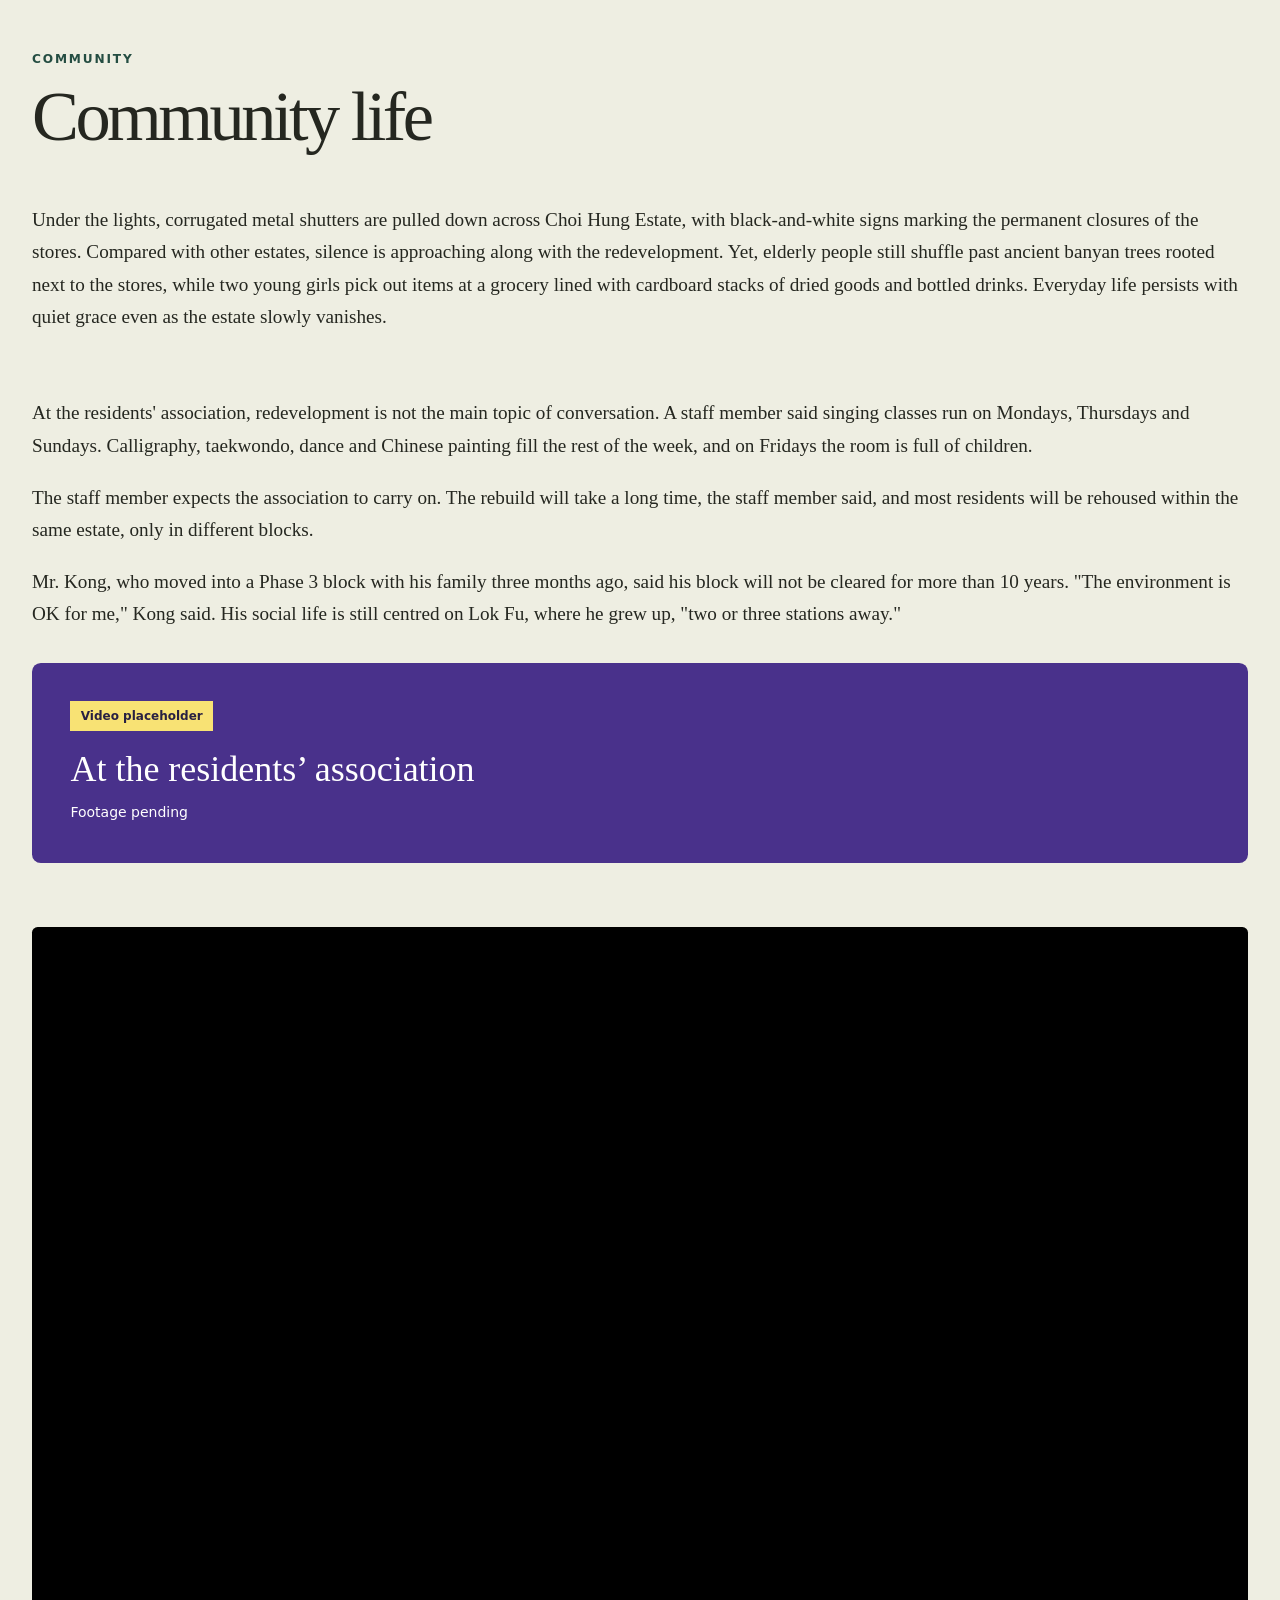
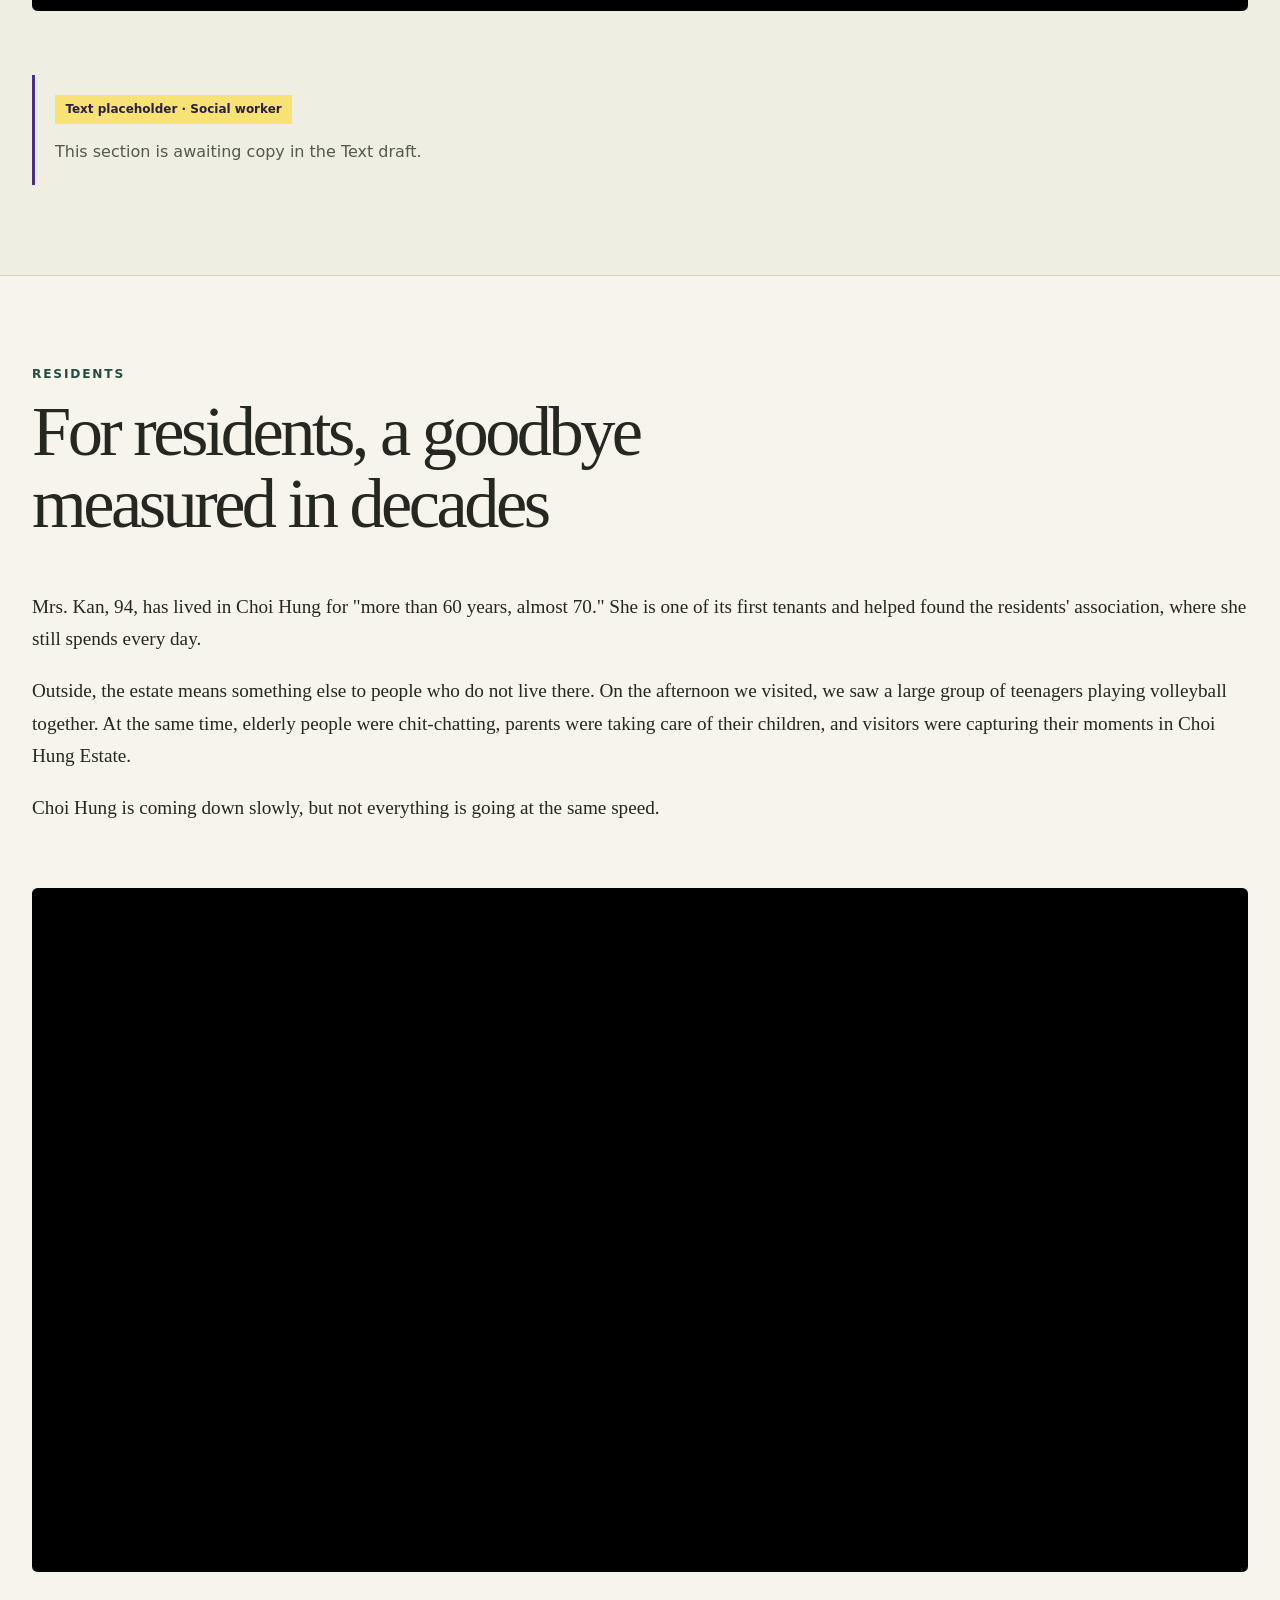
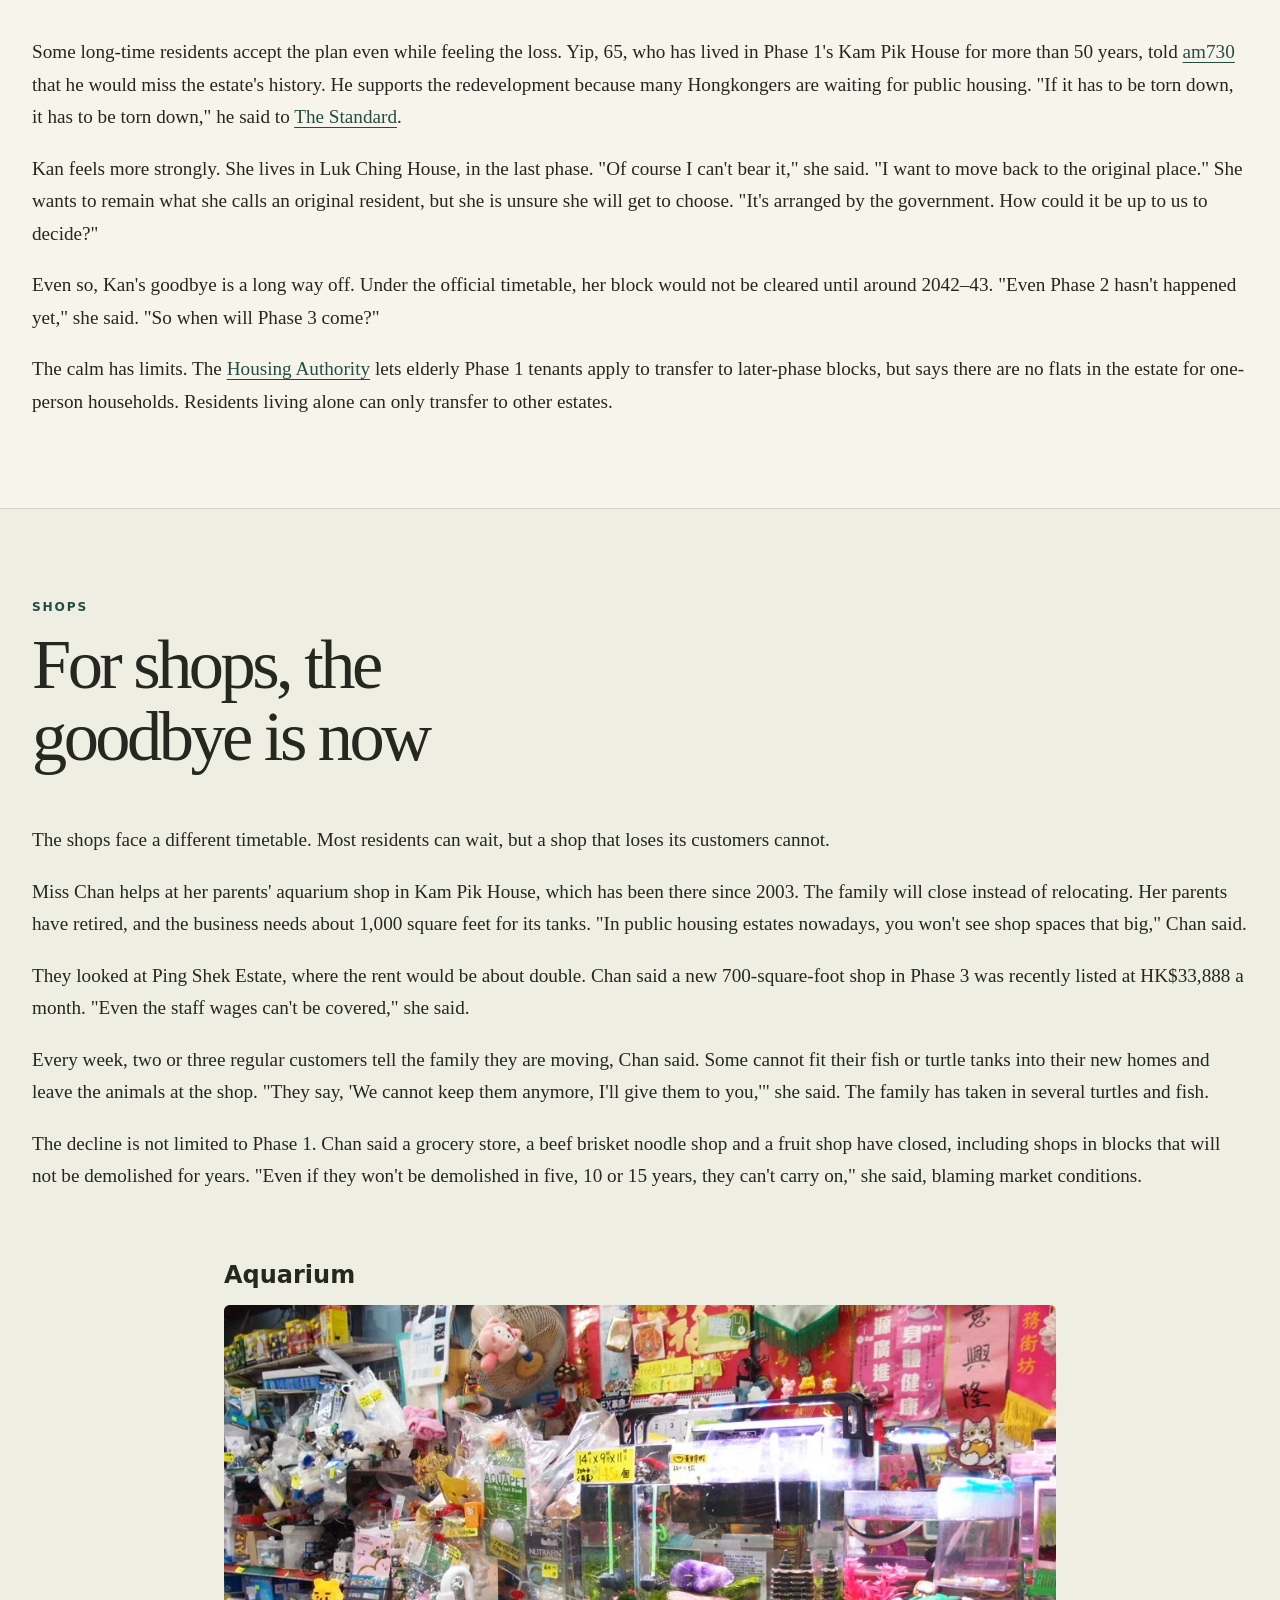
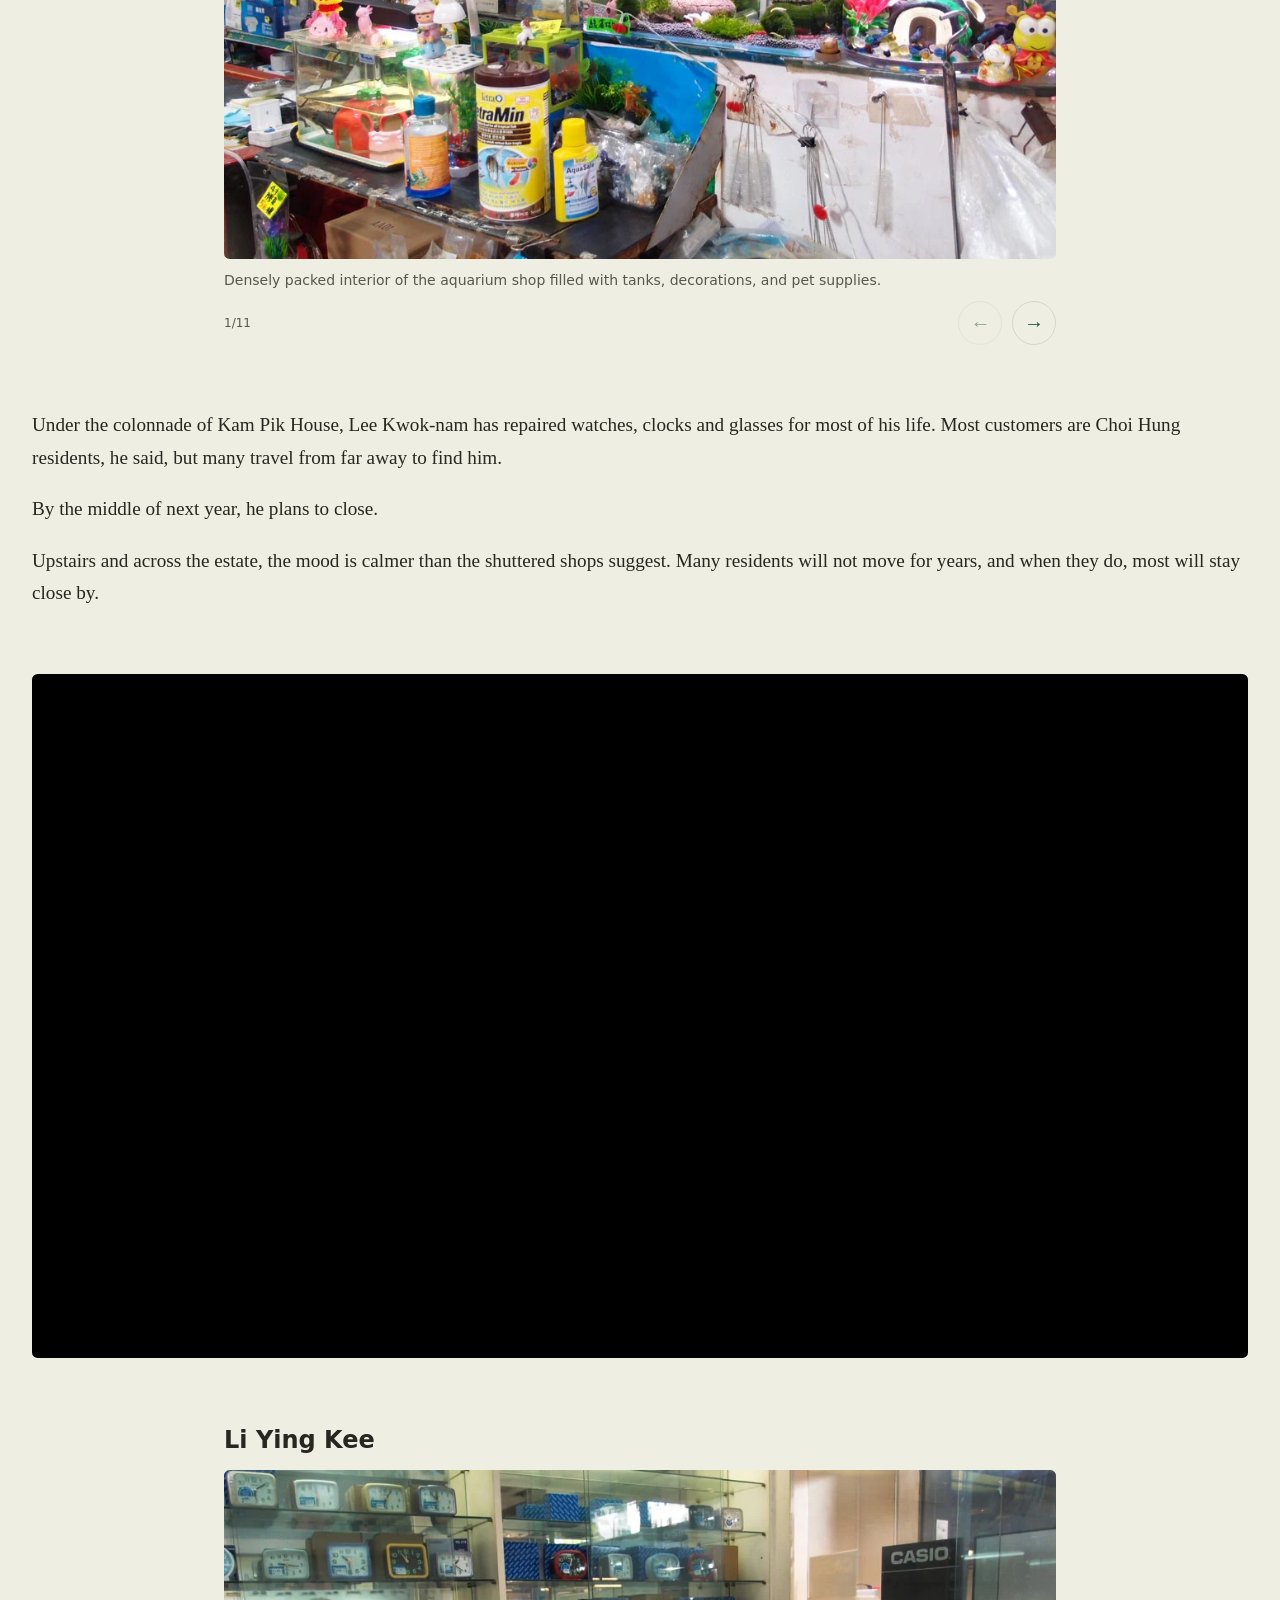
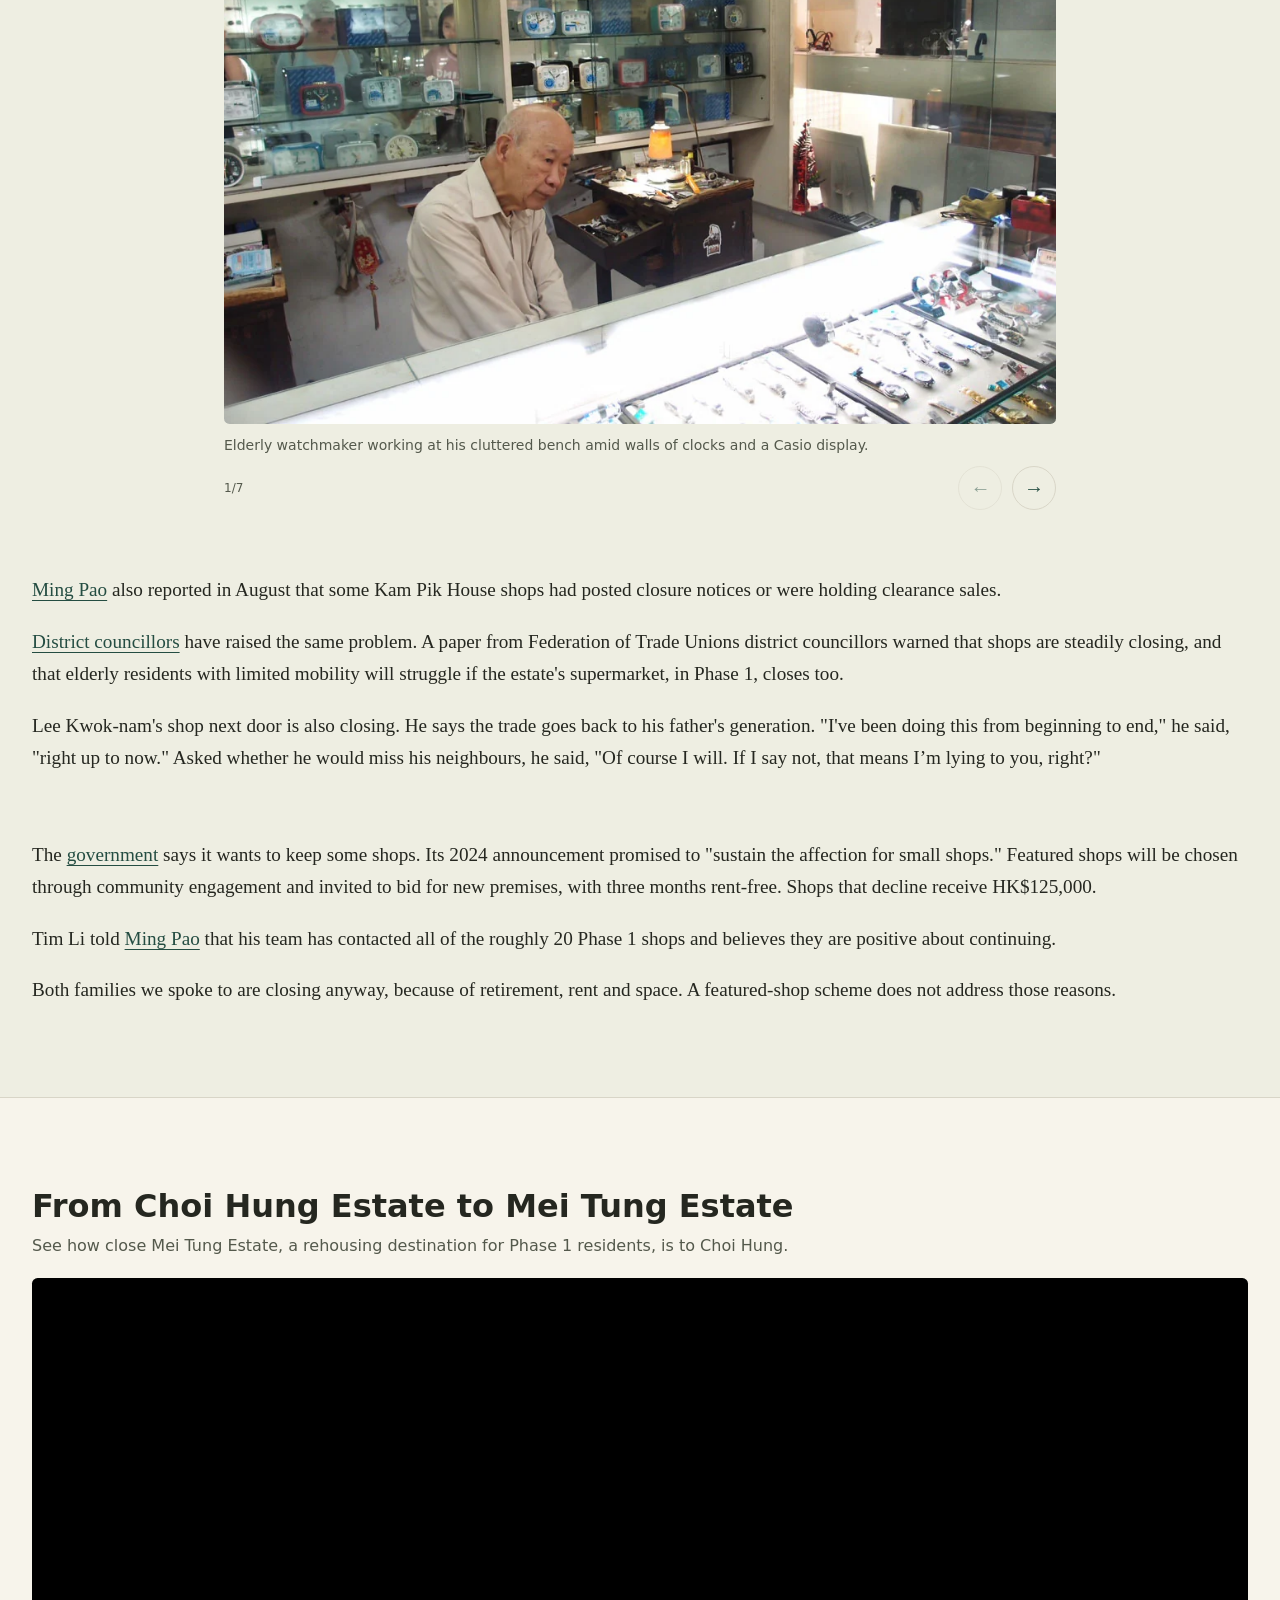
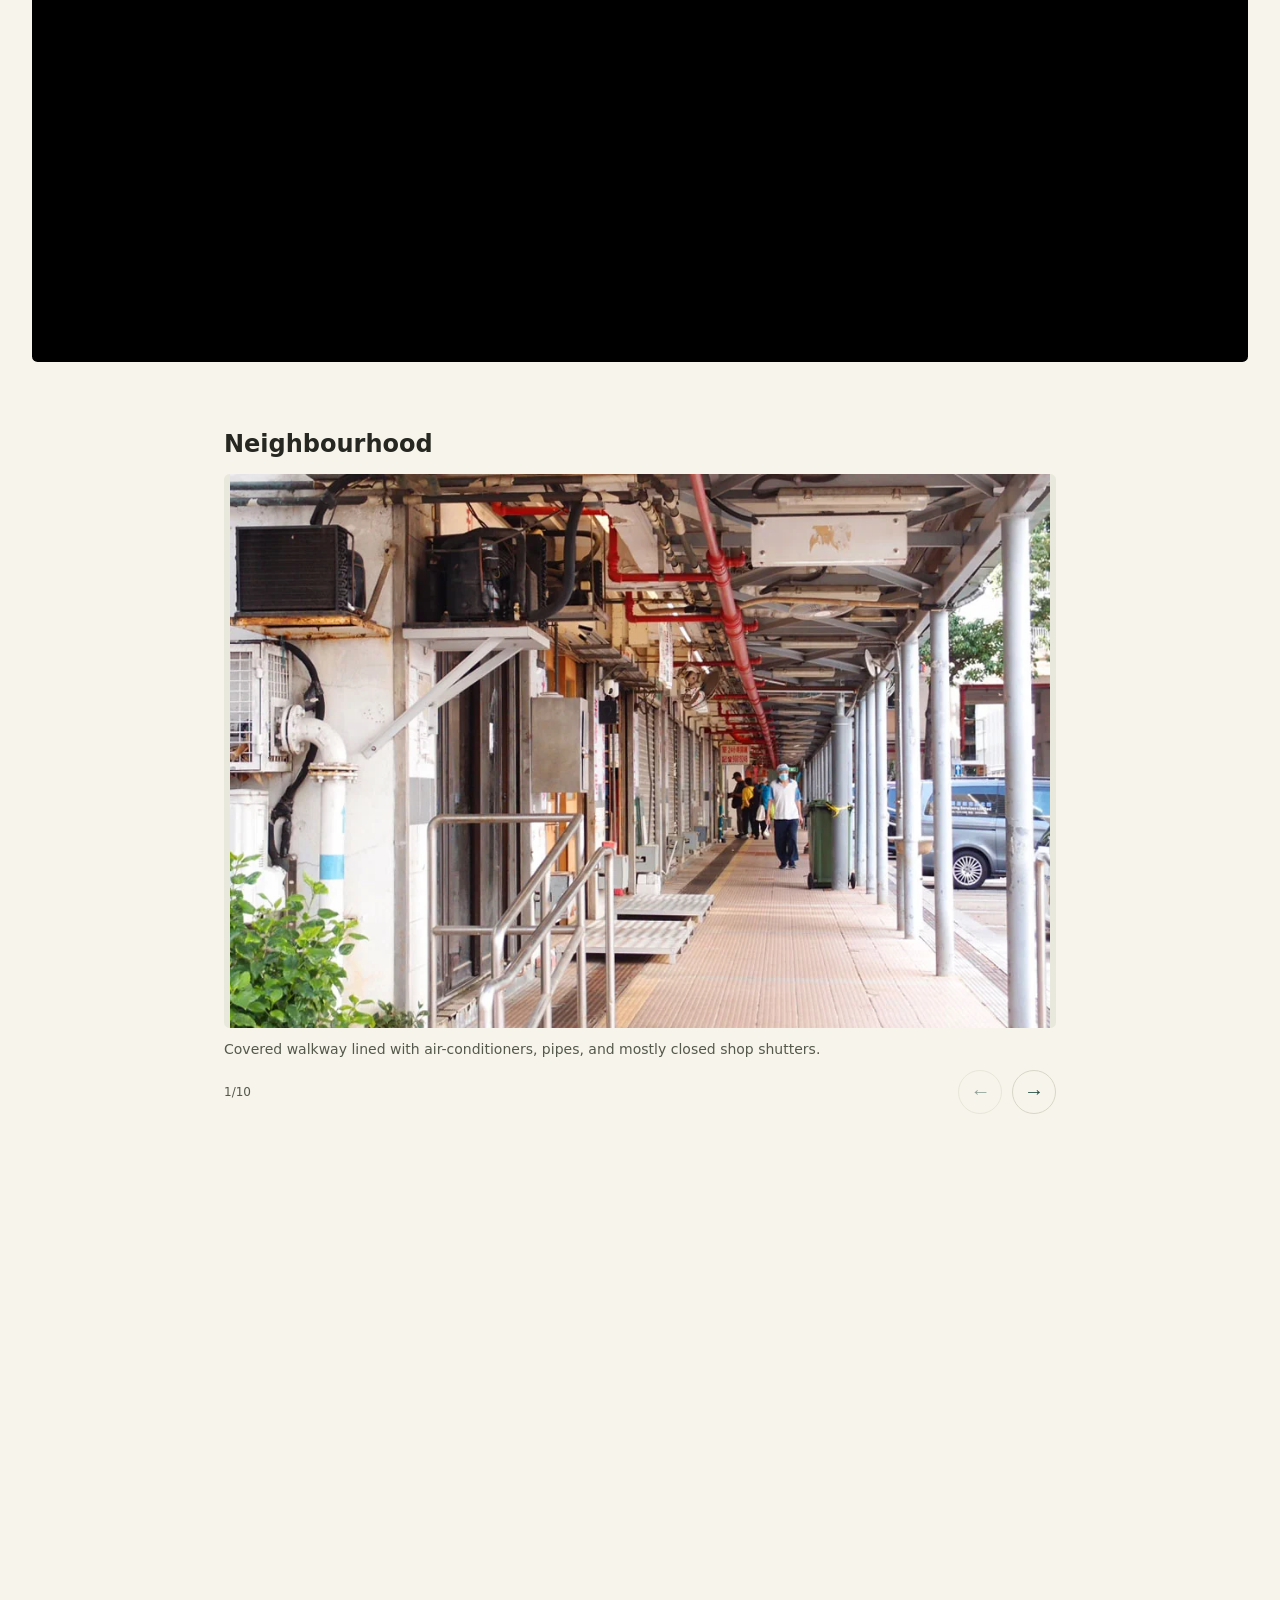
==== commit 07e42c98: "Implement source Google Doc closing on test page" ====
--- a/test.html
+++ b/test.html
@@ -277,7 +277,11 @@
         </div>
       </div></div><div class="wrap comparison-embed">
         <iframe frameborder="0" class="juxtapose" title="Choi Hung Estate image comparison" width="100%" height="667.3333333333333" loading="lazy" src="https://cdn.knightlab.com/libs/juxtapose/latest/embed/index.html?uid=144d66d6-e8c6-11f1-ba1b-0e6f42328d7d"></iframe>
-      </div></div><section id="next" class="chapter" aria-labelledby="next-title"><div class="wrap chapter-heading"><p class="eyebrow">Looking ahead</p><h2 id="next-title">What is next?</h2></div><aside class="copy-placeholder measure" id="text-13"><span class="placeholder-label">Text placeholder · Closing</span><p>The closing is awaiting copy in the Text draft.</p></aside></section><section id="sources" class="chapter sources" aria-labelledby="sources-title">
+      </div></div><section id="next" class="chapter" aria-labelledby="next-title"><div class="wrap chapter-heading"><p class="eyebrow">Looking ahead</p><h2 id="next-title">What is next?</h2></div><div class="prose measure" id="text-13">
+<p>Choi Hung Estate will not disappear at once. For most residents, the relocation is still years away or even more than a decade. When it comes, many will stay in the same district, in new towers that will stand more than 50 storeys high. The estate’s low colonnades and the shops beneath them are already thinning out.</p>
+<p>Lee Kwok-nam will close by the middle of next year. Miss Chan’s family will not move their aquarium shop. Other storefronts have already pulled down their shutters. The government’s featured-shop scheme offers a route for some of the remaining Phase 1 businesses, but the families we spoke to are leaving for reasons the scheme does not change: retirement, rent and space.</p>
+<p>Everyday life continues under the trees and along the covered walkways. Children still play, elderly residents still gather at the association, and visitors still photograph the estate. The goodbye for most people who live here is measured in decades. For the shops that have served them, it is already under way.</p>
+</div></section><section id="sources" class="chapter sources" aria-labelledby="sources-title">
       <div class="wrap chapter-heading"><h2 id="sources-title">Sources</h2></div>
       <ul class="wrap source-list">
         <li><a href="https://app7.legco.gov.hk/rpdb/en/uploads/2025/ISSH/ISSH19_2025_20250707_en.pdf">LegCo Research Office</a></li>
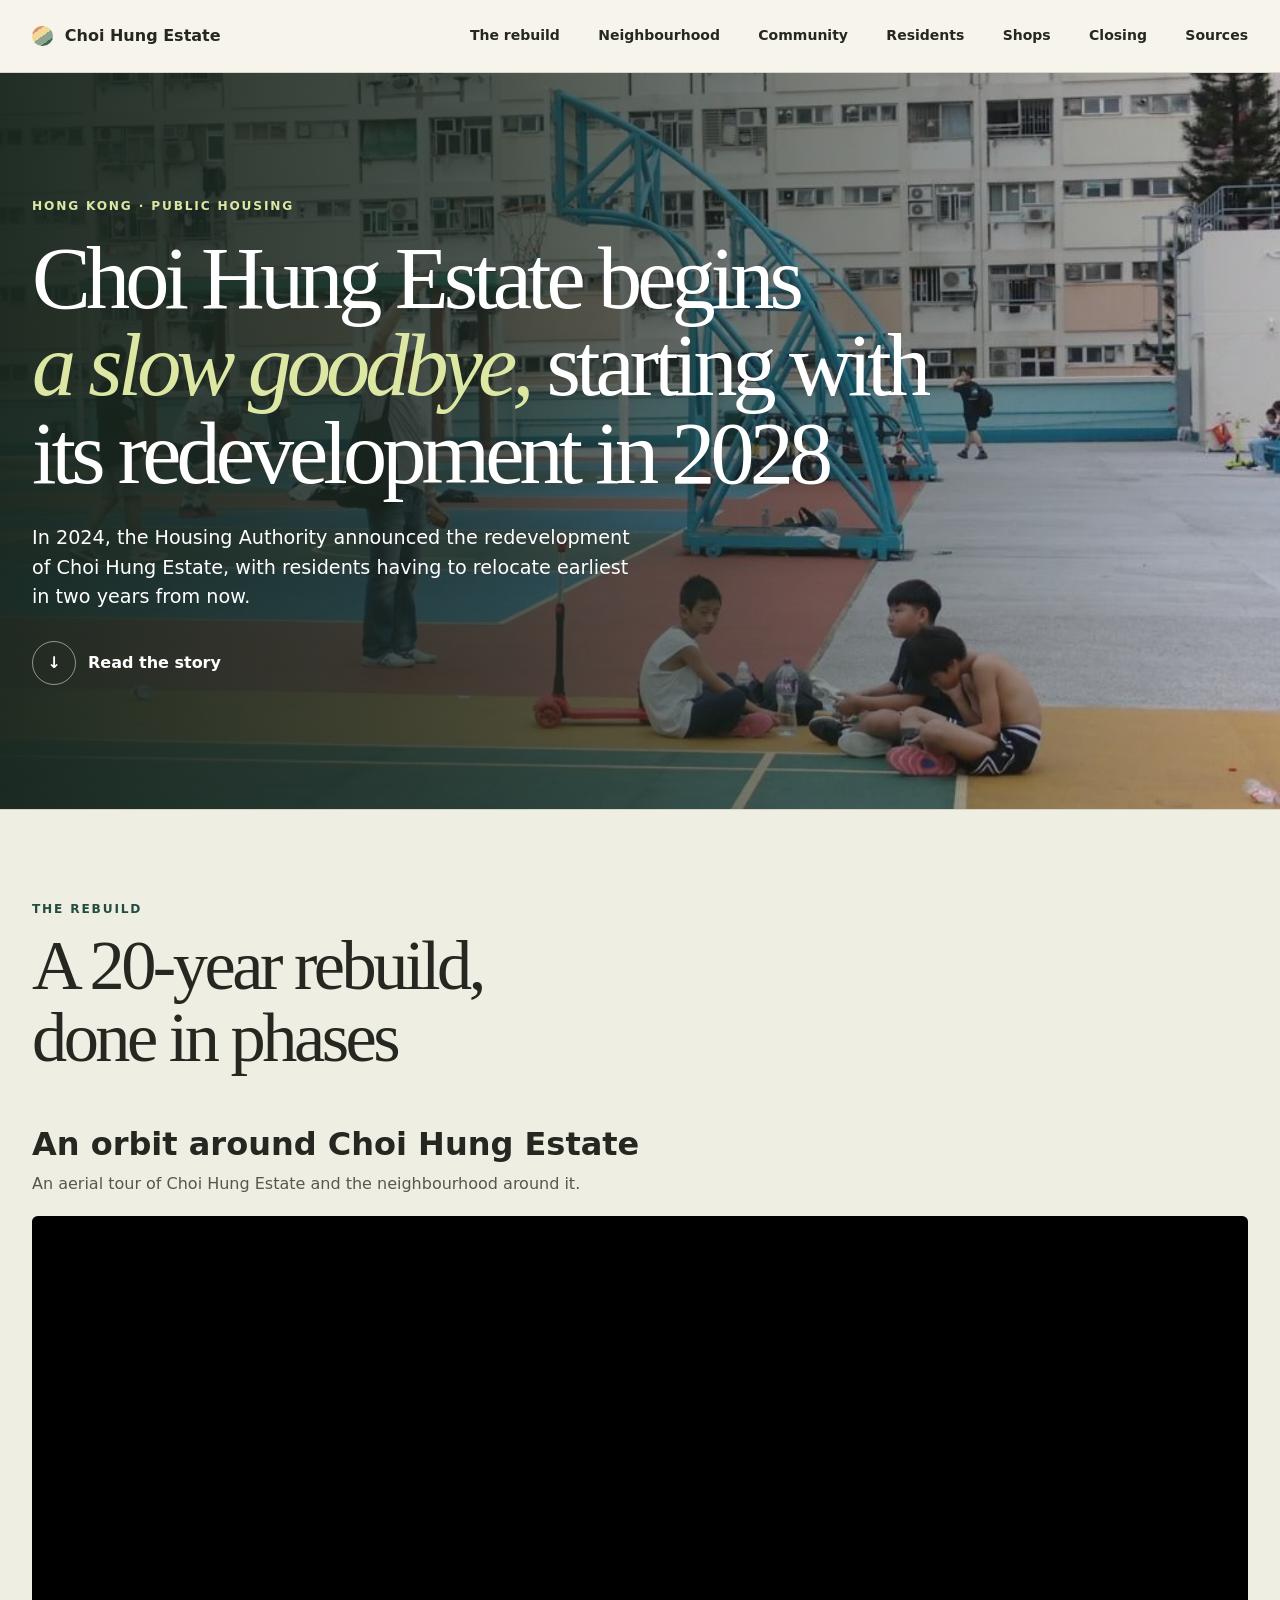
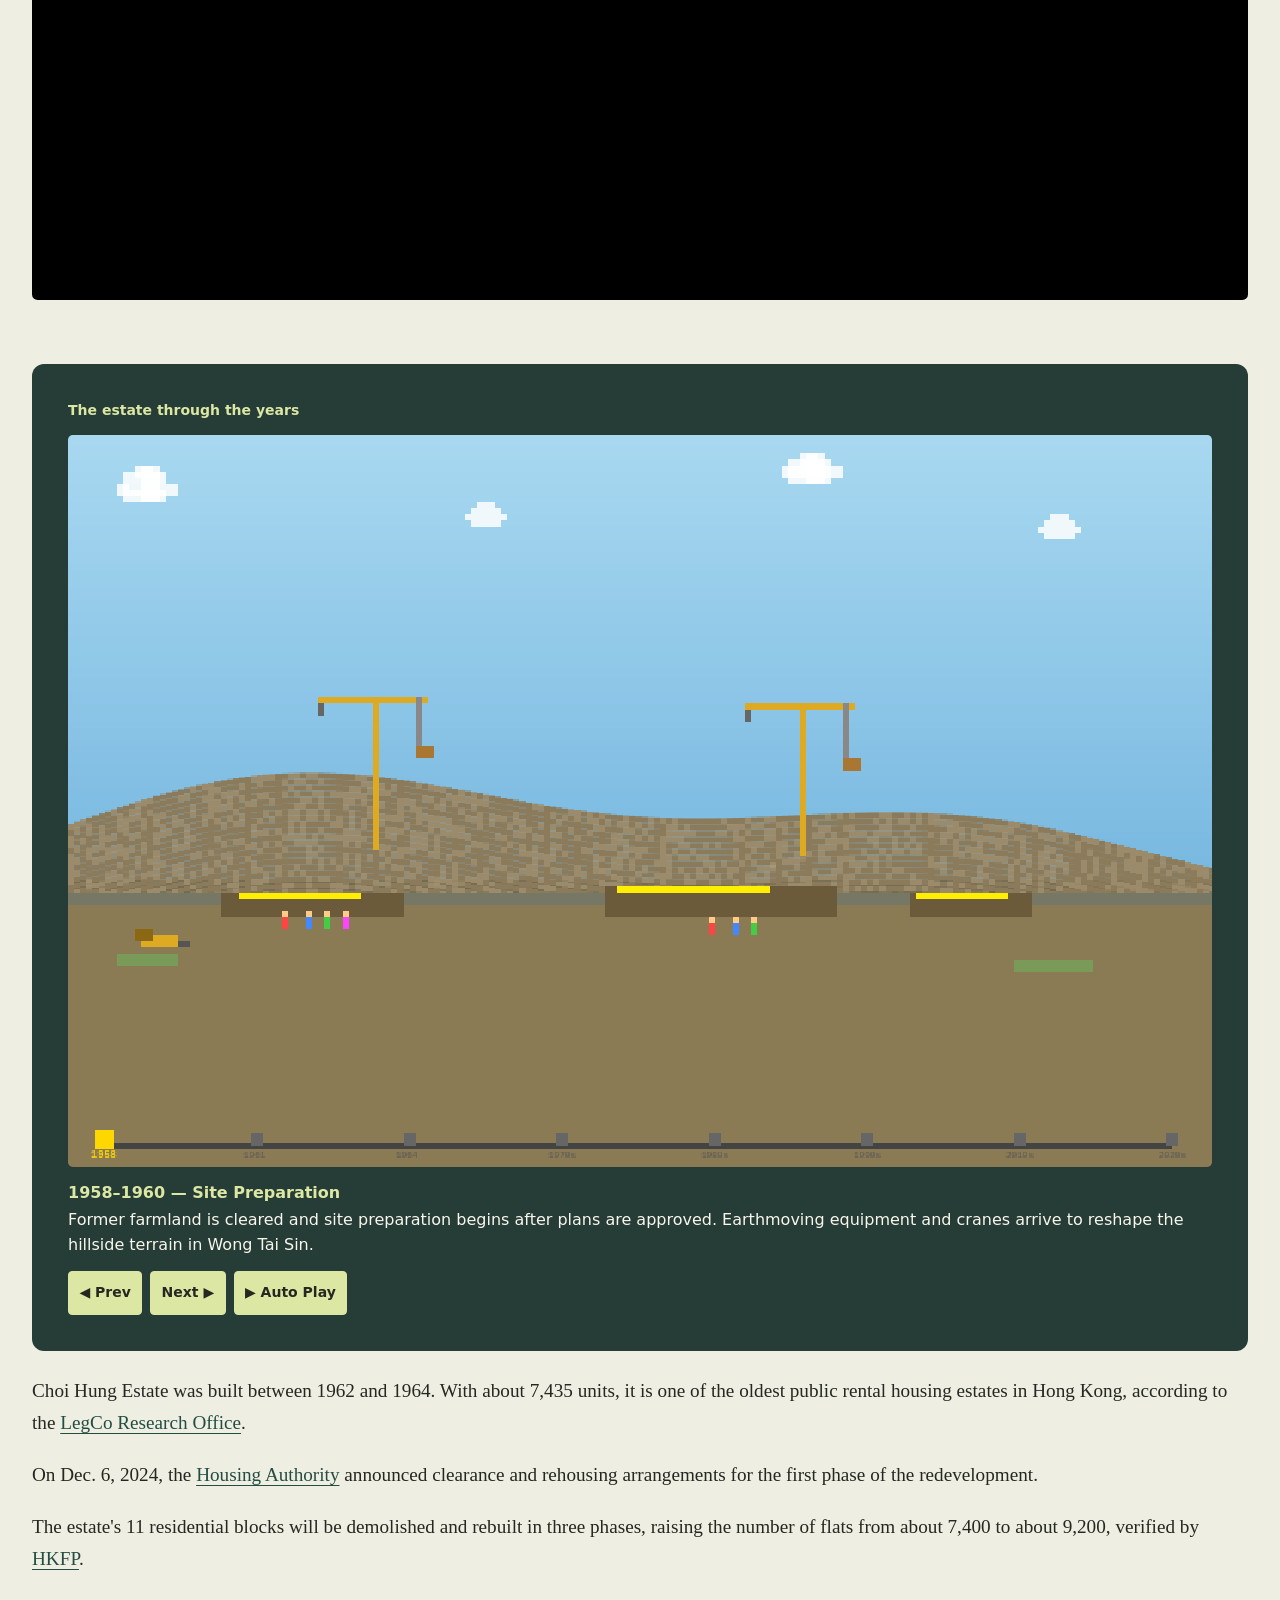
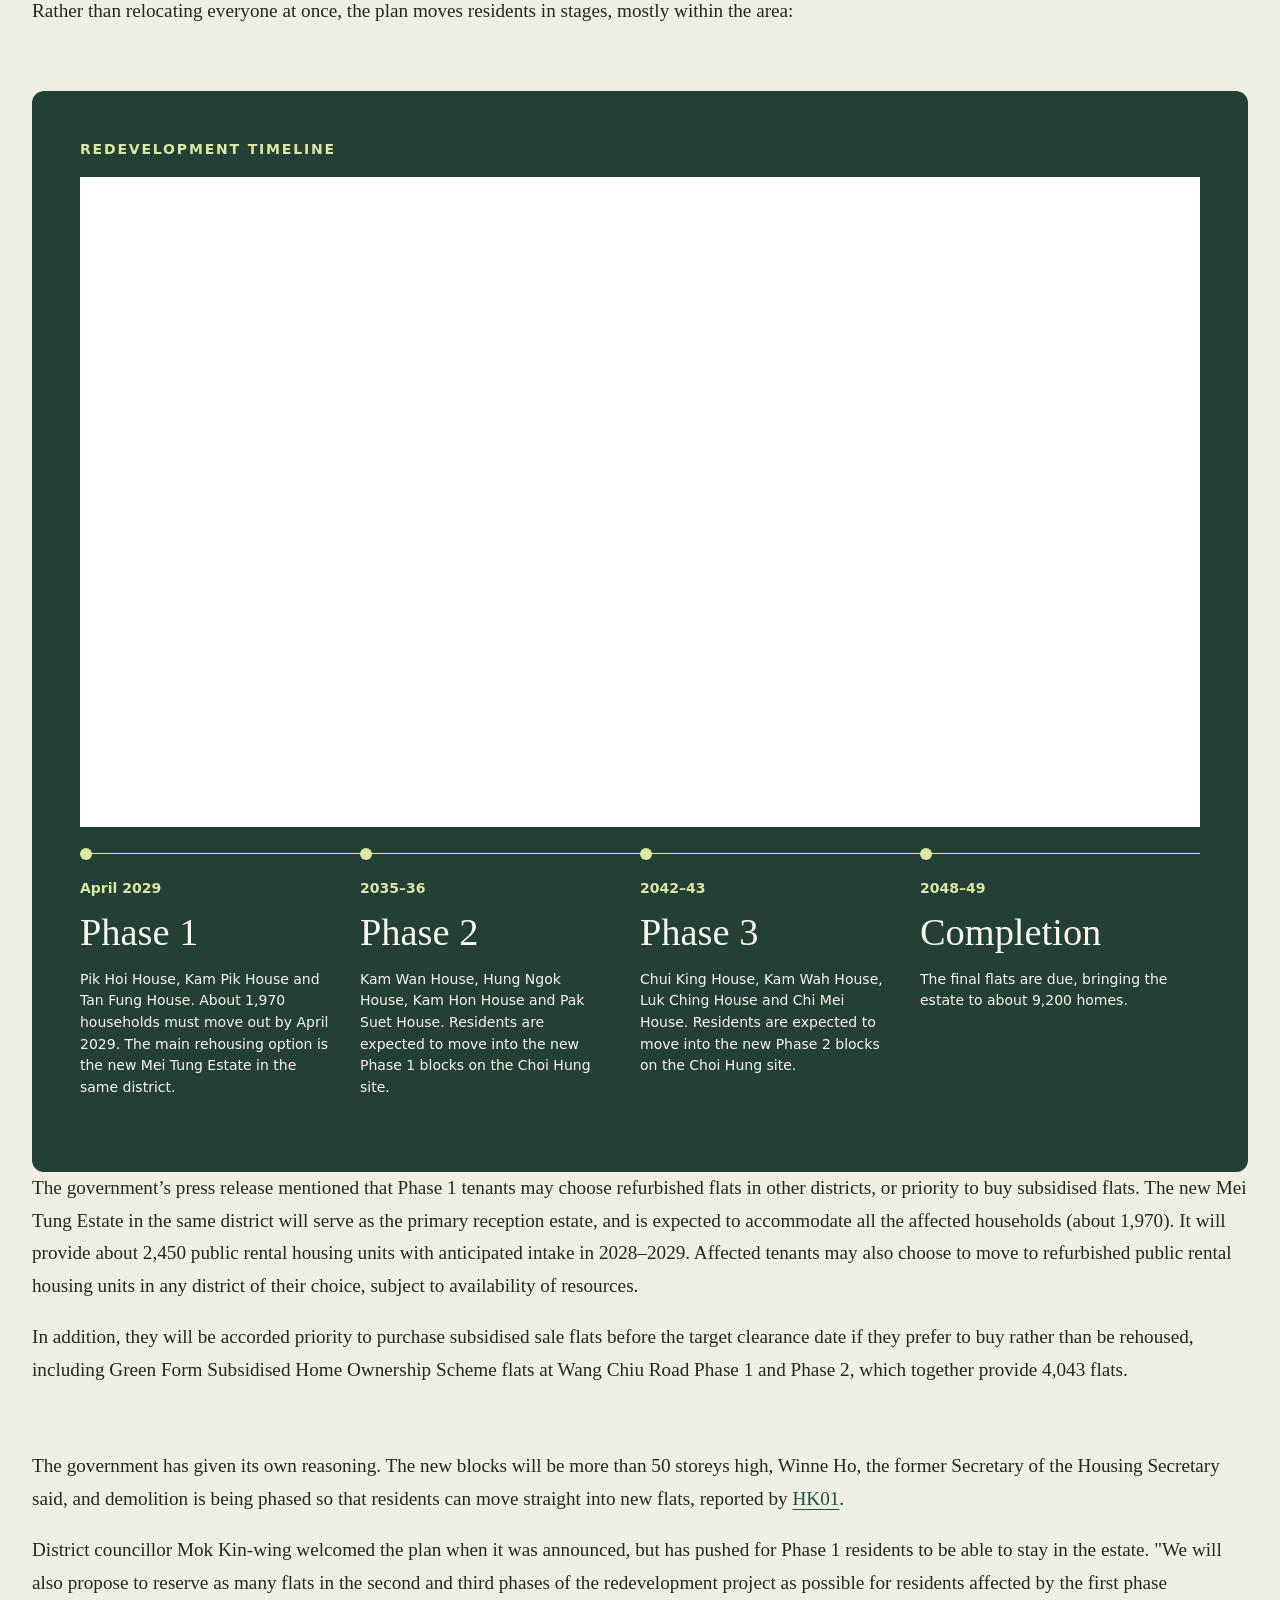
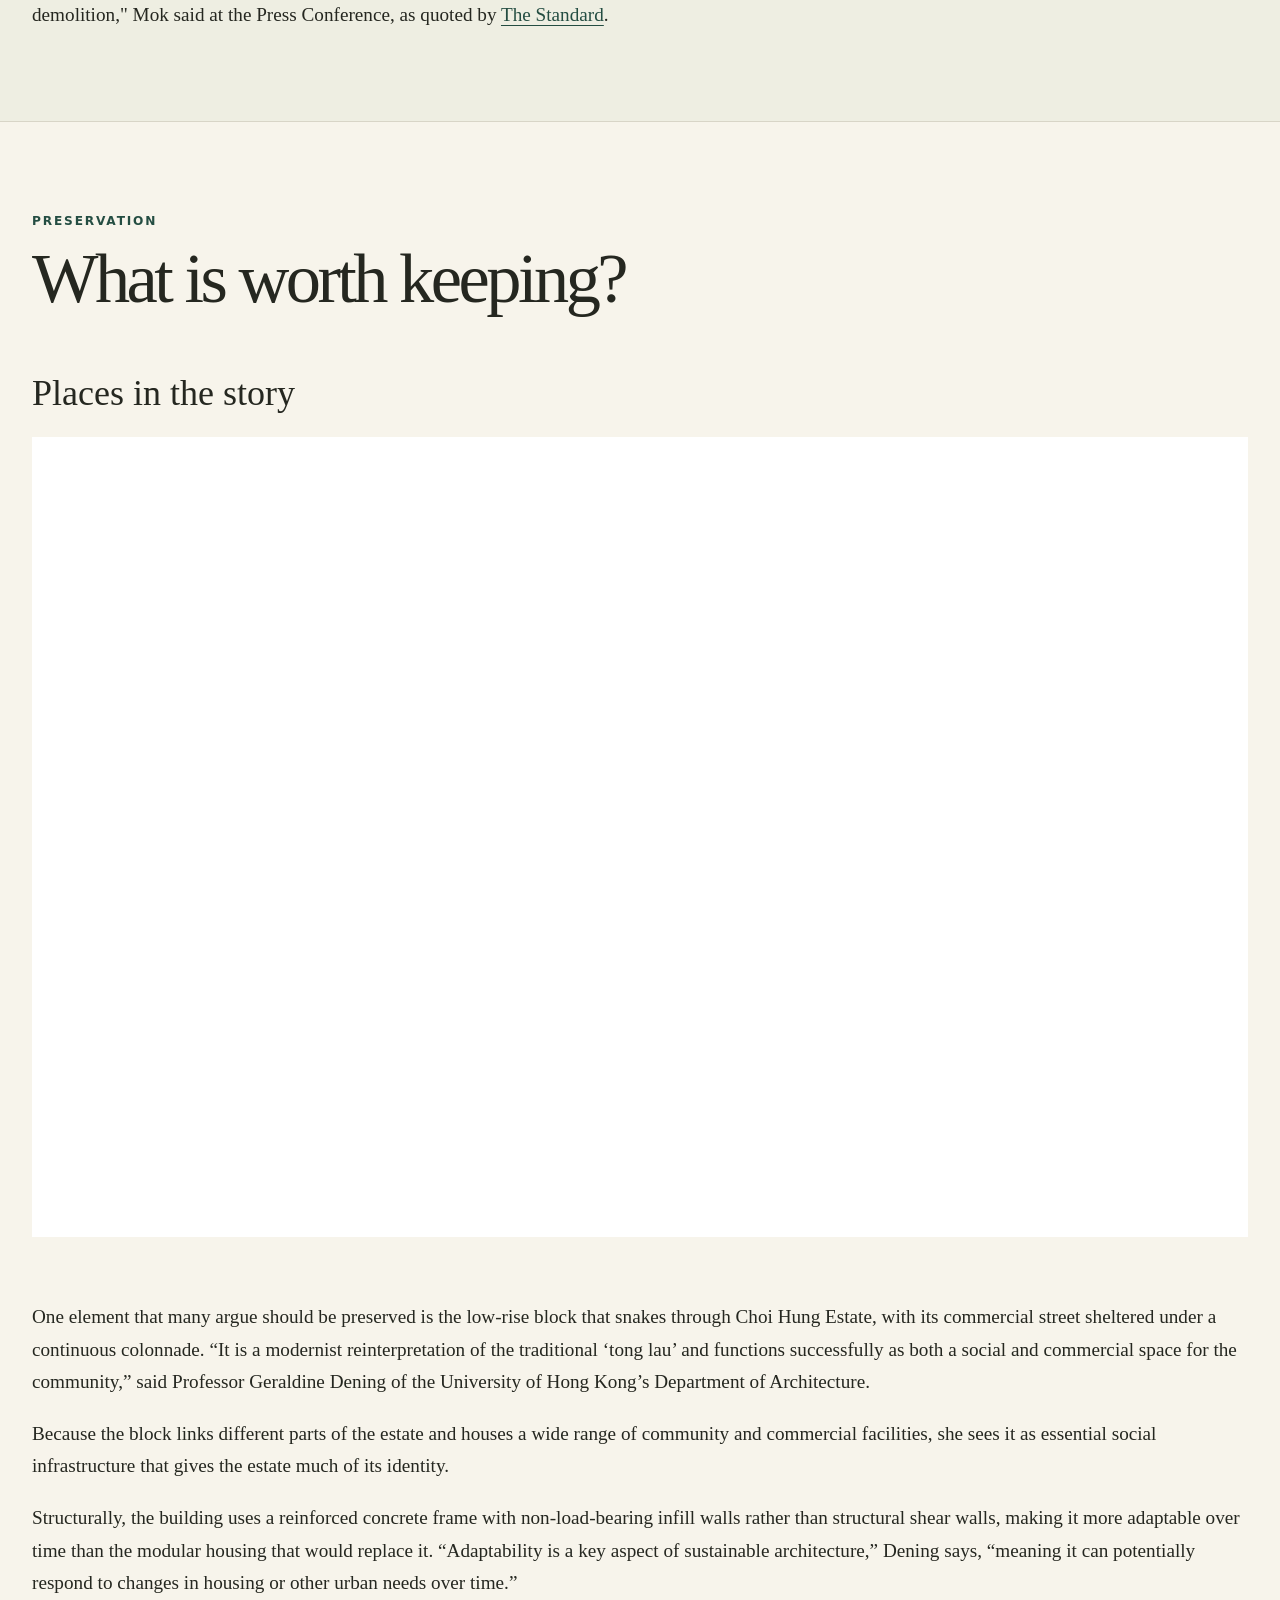
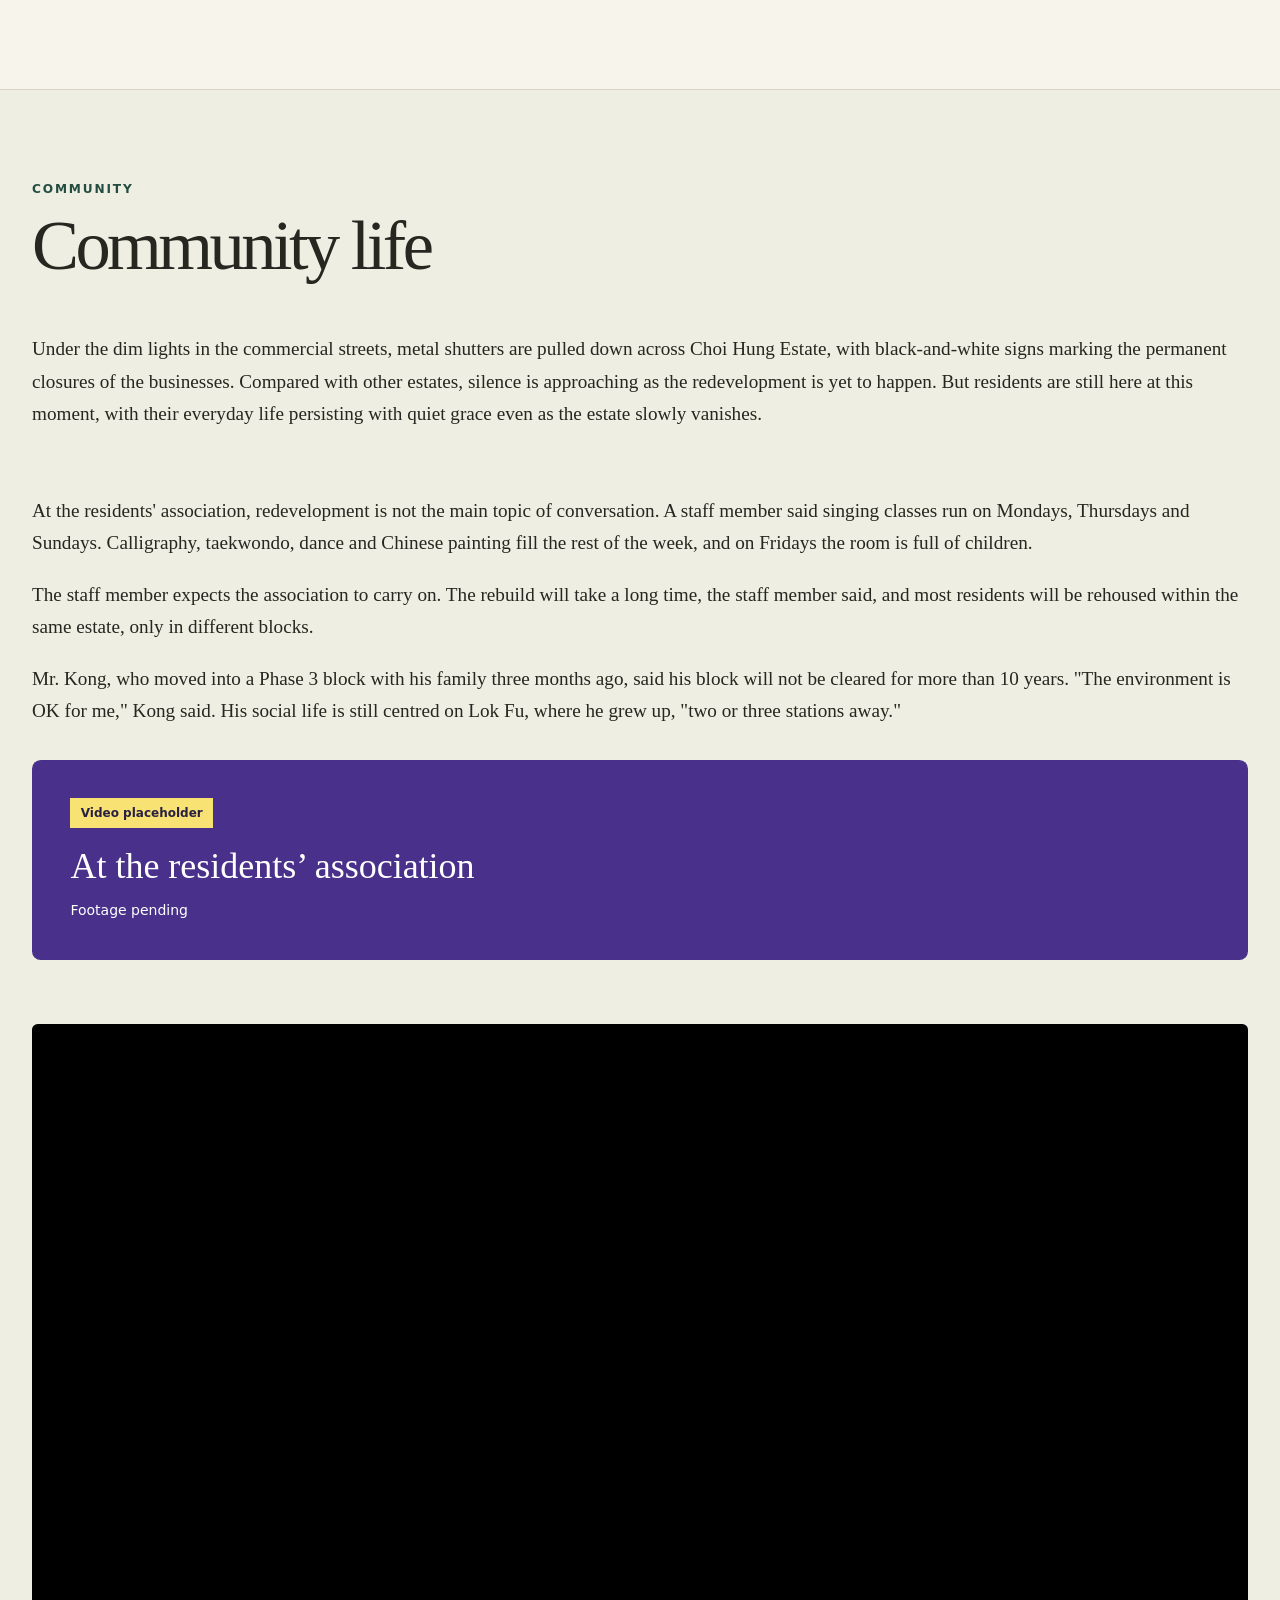
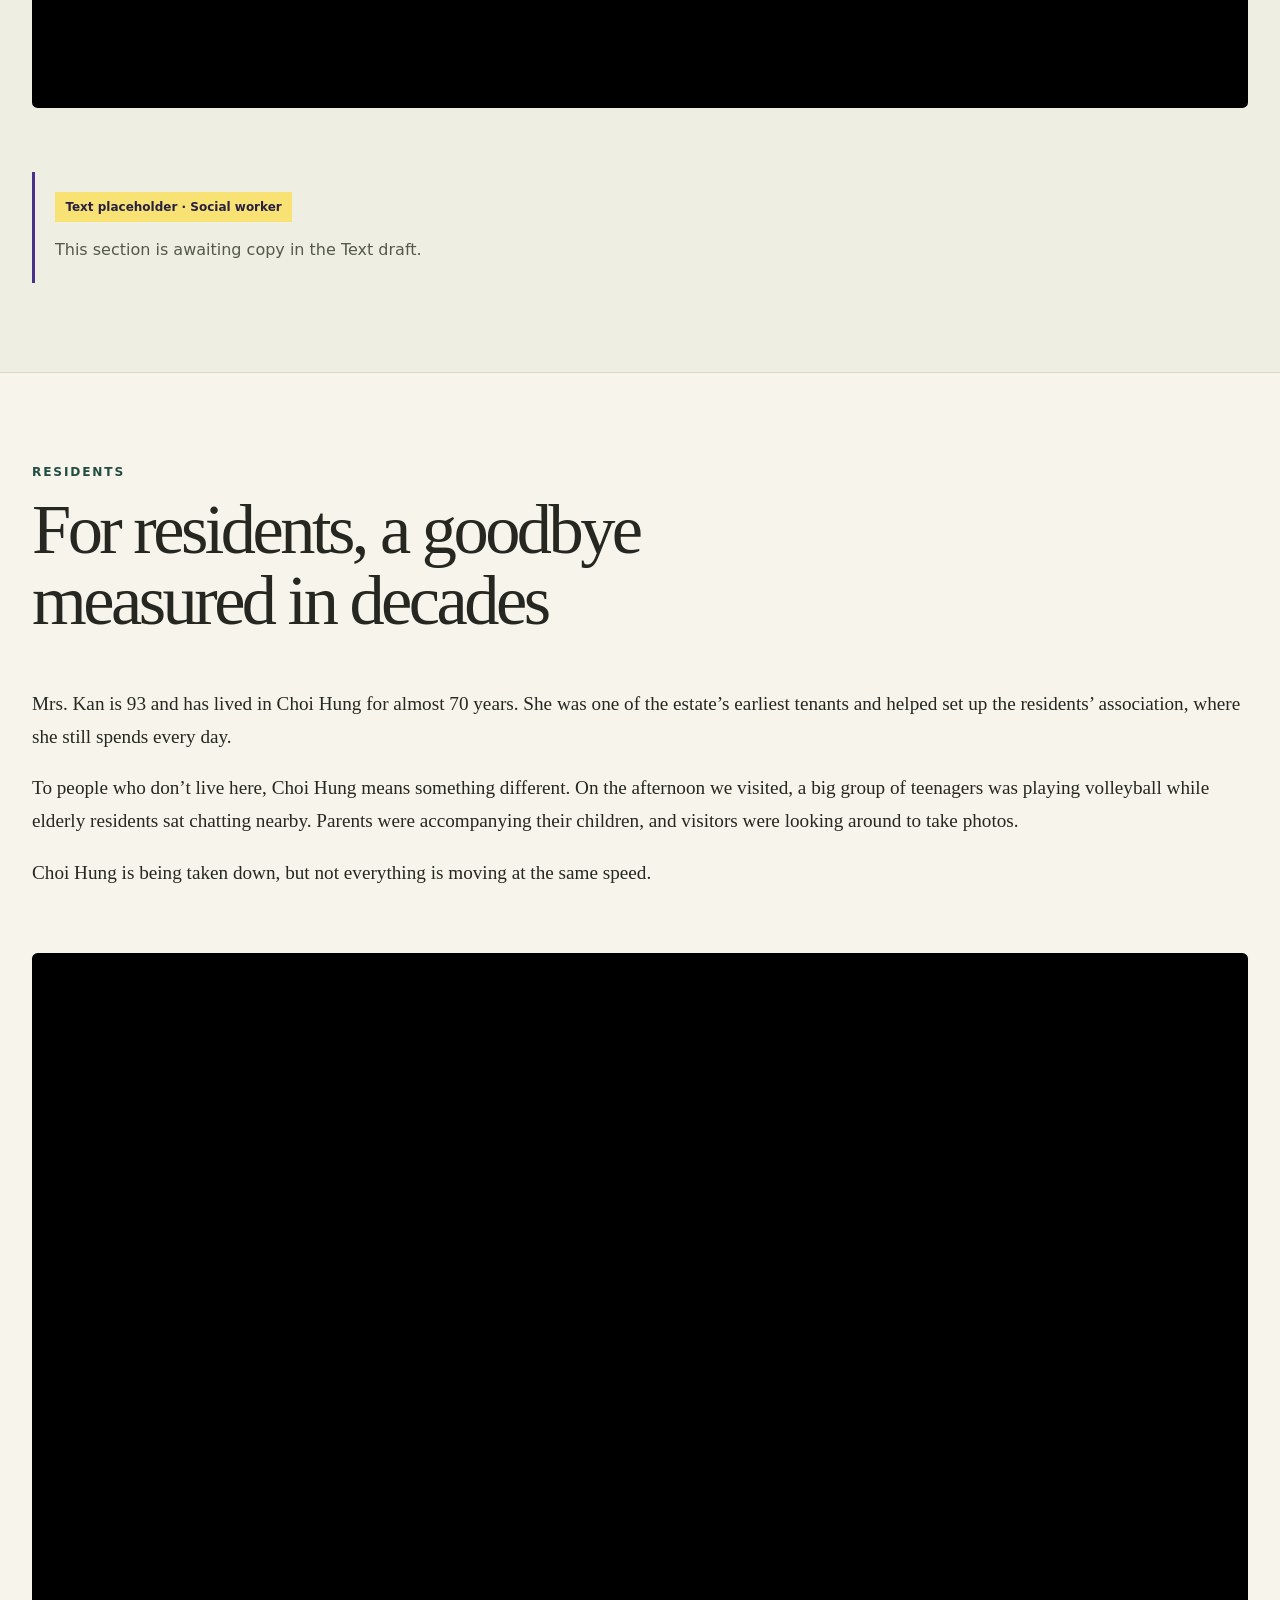
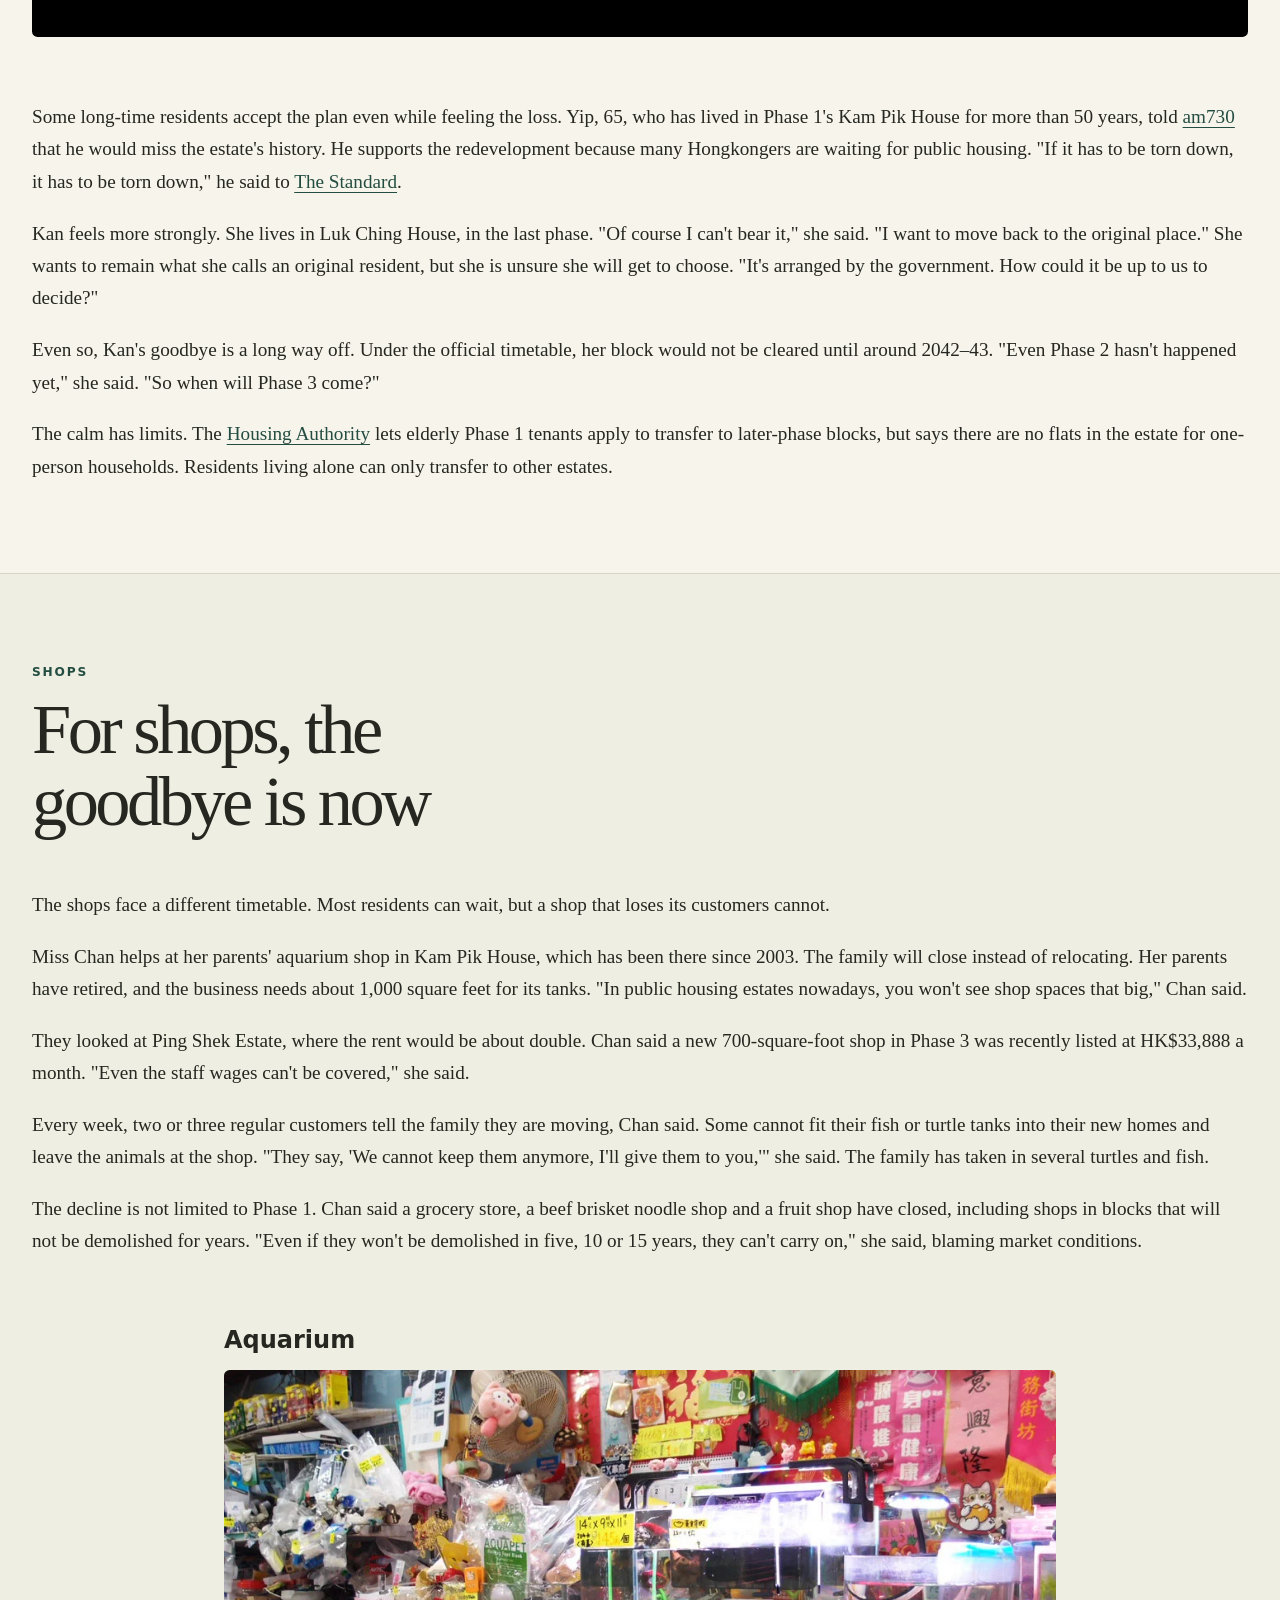
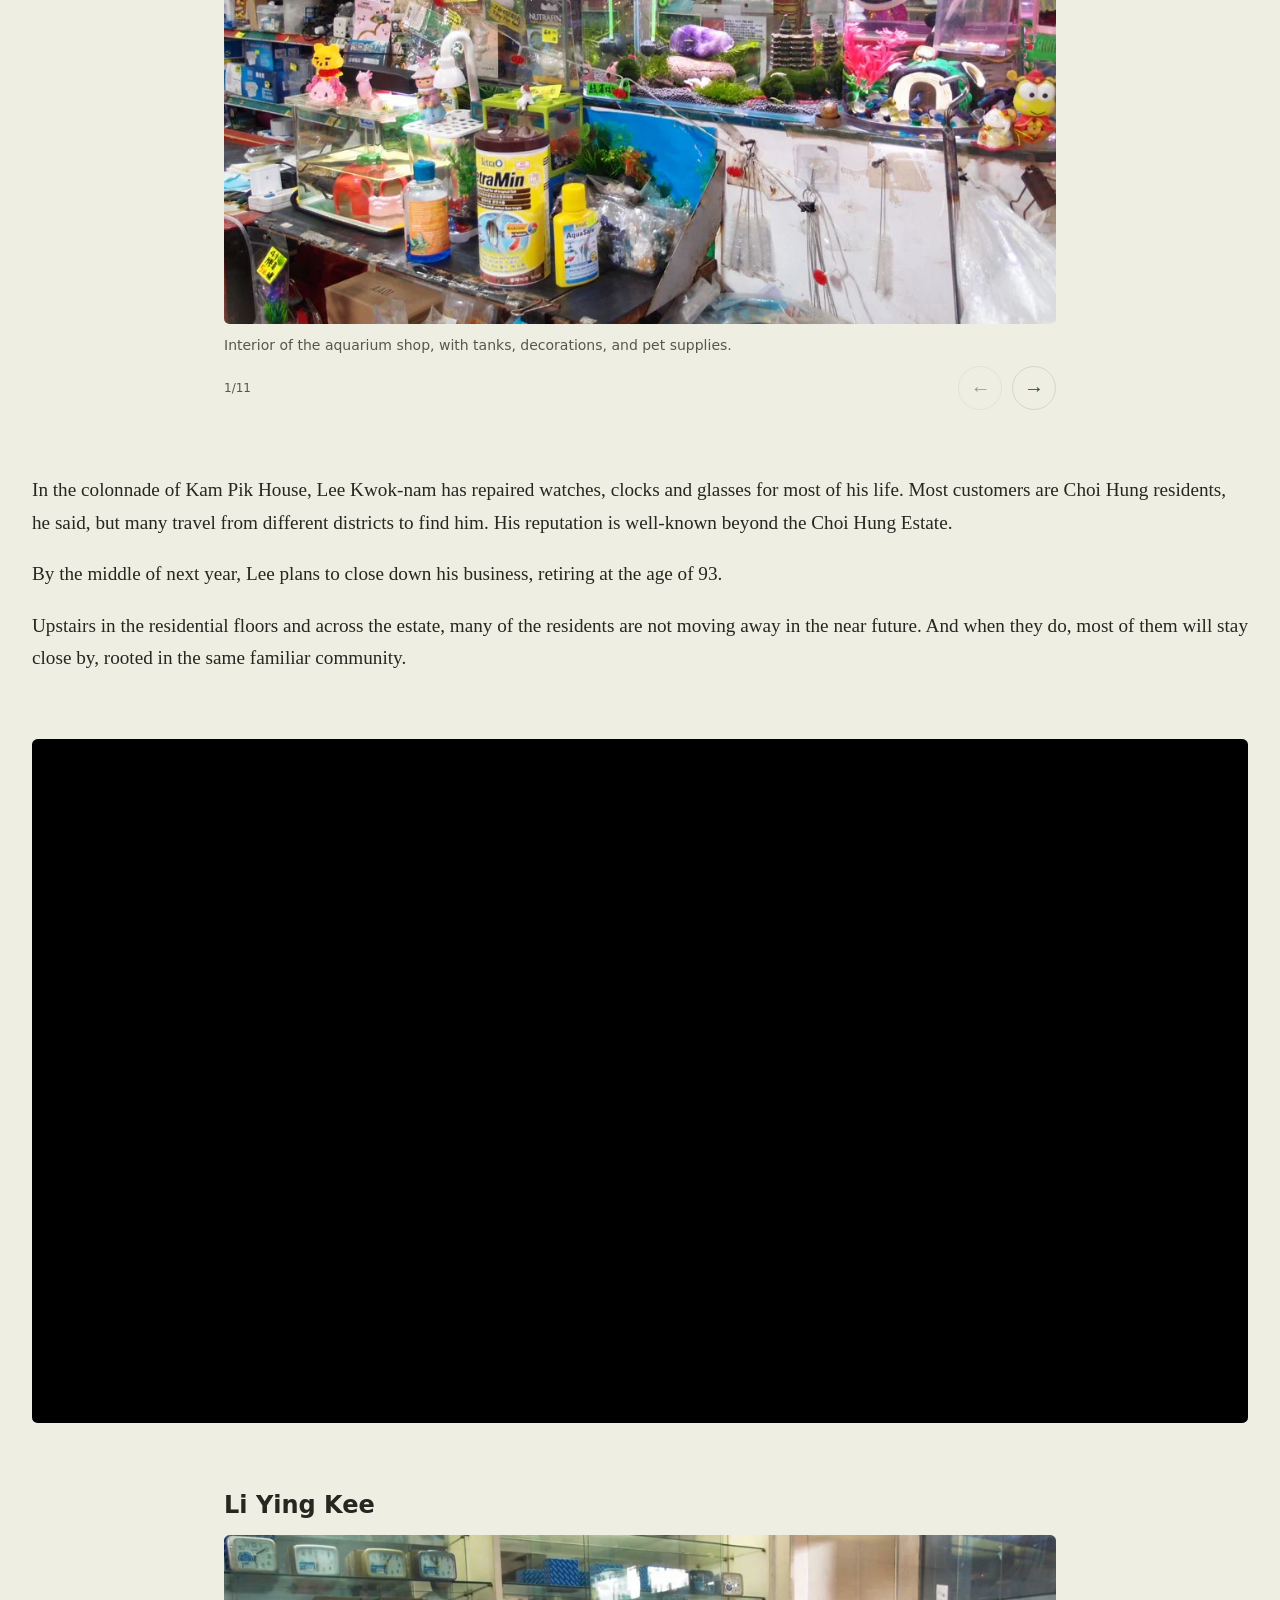
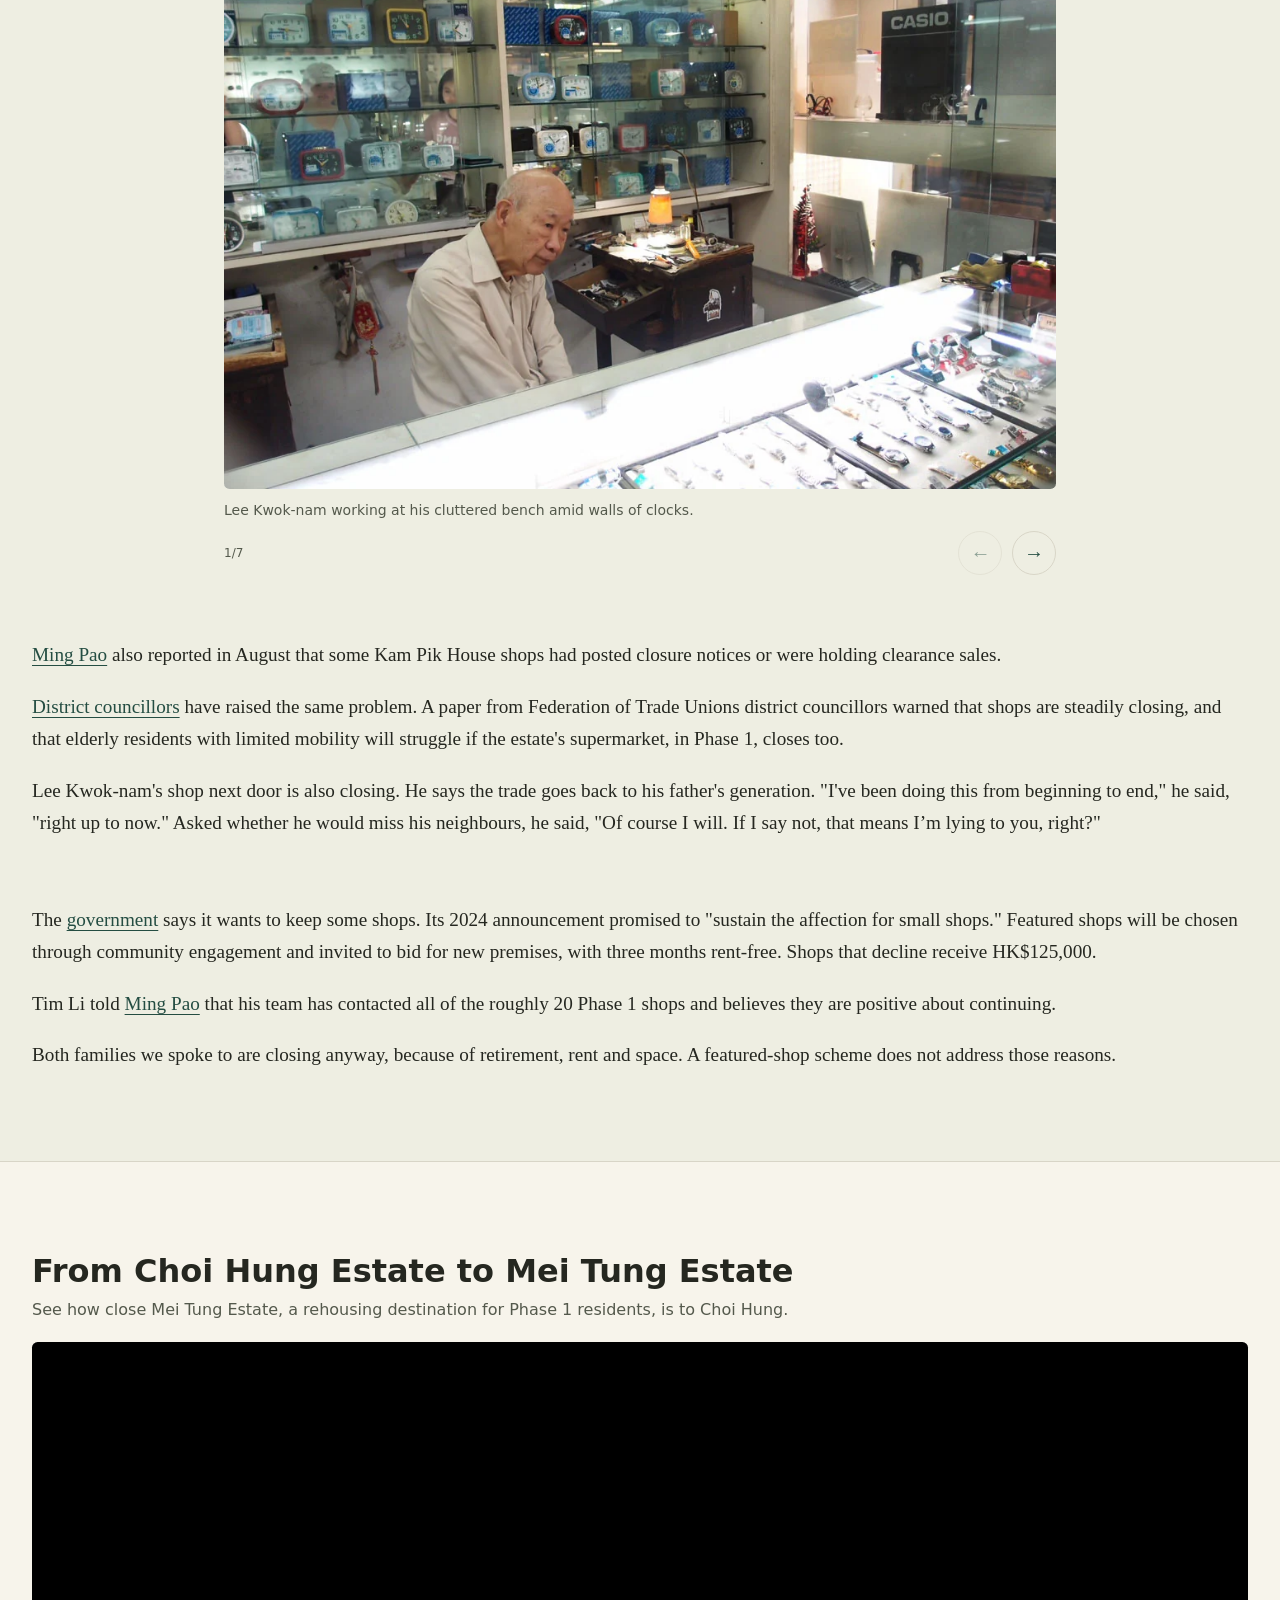
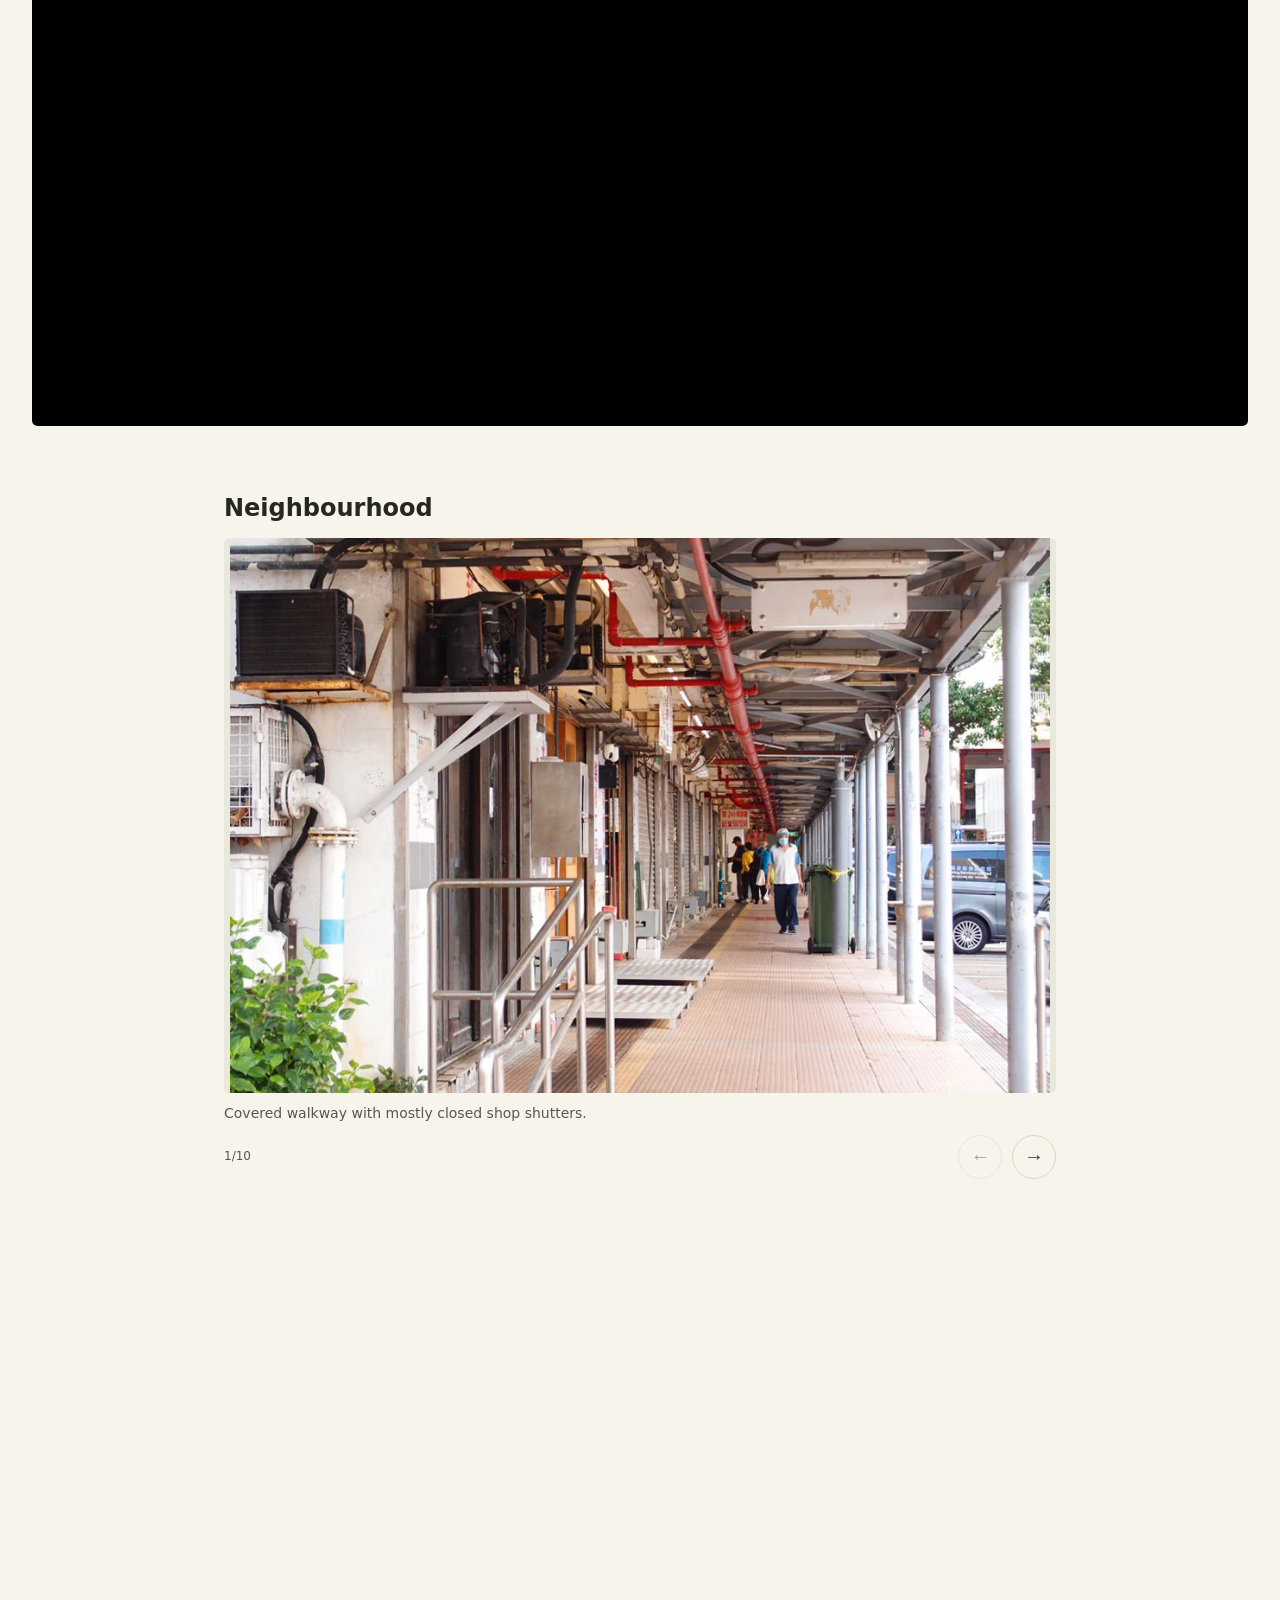
==== commit 966089fe: "Refresh test page from latest Doc and media" ====
--- a/test.html
+++ b/test.html
@@ -3,8 +3,8 @@
   <meta charset="utf-8">
   <meta name="viewport" content="width=device-width, initial-scale=1">
   <meta name="theme-color" content="#f7f4eb">
-  <meta name="description" content="Choi Hung Estate’s residents have up to 20 years before they move. Its decades-old shops do not have that time.">
-  <title>Choi Hung Estate begins a slow goodbye</title>
+  <meta name="description" content="In 2024, the Housing Authority announced the redevelopment of Choi Hung Estate, with residents having to relocate earliest in two years from now.">
+  <title>Choi Hung Estate begins a slow goodbye, starting with its redevelopment in 2028</title>
   <link rel="stylesheet" href="vendor/swiper/swiper-bundle.min.css">
   <link rel="stylesheet" href="styles.css?v=4">
   <script src="vendor/swiper/swiper-bundle.min.js" defer=""></script>
@@ -23,8 +23,8 @@
   <main id="main"><section class="hero" aria-labelledby="headline">
       <div class="wrap hero-inner">
         <p class="eyebrow">Hong Kong · Public housing</p>
-        <h1 id="headline">Choi Hung Estate begins <em>a slow goodbye,</em> starting with its shops</h1>
-        <p class="deck">Choi Hung Estate's residents have up to 20 years before they move. Most will stay nearby, but its decades-old shops do not have that time.</p>
+        <h1 id="headline">Choi Hung Estate begins <em>a slow goodbye,</em> starting with its redevelopment in 2028</h1>
+        <p class="deck">In 2024, the Housing Authority announced the redevelopment of Choi Hung Estate, with residents having to relocate earliest in two years from now.</p>
         <a class="story-link" href="#redevelopment"><span aria-hidden="true">↓</span> Read the story</a>
       </div>
     </section><section id="redevelopment" class="chapter" aria-labelledby="redevelopment-title"><div class="wrap chapter-heading"><p class="eyebrow">The rebuild</p><h2 id="redevelopment-title">A 20-year rebuild, done in phases</h2></div><figure id="earth-video-1" class="interview-video">
@@ -42,12 +42,10 @@
           <button id="nextBtn" type="button">Next ▶</button>
           <button id="autoBtn" type="button">▶ Auto Play</button>
         </div>
-      </figure><div class="prose measure" id="text-4a">
-<p>Choi Hung Estate was completed between 1962 and 1964. With about 7,435 units, it is one of the oldest public rental housing estates still in use in Hong Kong, according to the <a href="https://app7.legco.gov.hk/rpdb/en/uploads/2025/ISSH/ISSH19_2025_20250707_en.pdf">LegCo Research Office</a>.</p>
+      </figure><div id="text-4a" class="prose measure"><p>Choi Hung Estate was built between 1962 and 1964. With about 7,435 units, it is one of the oldest public rental housing estates in Hong Kong, according to the <a href="https://app7.legco.gov.hk/rpdb/en/uploads/2025/ISSH/ISSH19_2025_20250707_en.pdf">LegCo Research Office</a>.</p>
 <p>On Dec. 6, 2024, the <a href="https://www.info.gov.hk/gia/general/202412/06/P2024120600218.htm">Housing Authority</a> announced clearance and rehousing arrangements for the first phase of the redevelopment.</p>
 <p>The estate's 11 residential blocks will be demolished and rebuilt in three phases, raising the number of flats from about 7,400 to about 9,200, verified by <a href="https://hongkongfp.com/2024/10/31/first-tenants-of-hong-kongs-choi-hung-estate-to-begin-moving-out-in-2028-as-redevelopment-set-for-2049-completion/">HKFP</a>.</p>
-<p>Rather than moving everyone at once, the plan moves residents in stages, mostly within the area:</p>
-</div><figure class="timeline wrap" aria-labelledby="timeline-title">
+<p>Rather than relocating everyone at once, the plan moves residents in stages, mostly within the area:</p></div><figure class="timeline wrap" aria-labelledby="timeline-title">
         <figcaption id="timeline-title">Redevelopment timeline</figcaption>
         <iframe class="knightlab-embed timeline-embed" title="Choi Hung Estate interactive timeline" width="100%" height="650" loading="lazy" allowfullscreen="" src="https://cdn.knightlab.com/libs/timeline3/latest/embed/index.html?source=v2%3A2PACX-1vQSINF4Z9VQrUC9lxY2sVhEqk9RJDs5AckryLCi69MP6IN8wHuLTheE7pDvbLVatQh3ShbFIFVR9W2f&amp;font=Default&amp;lang=en&amp;initial_zoom=2&amp;width=100%25&amp;height=650"></iframe>
         <ol class="timeline-list">
@@ -76,62 +74,46 @@
             <p>The final flats are due, bringing the estate to about 9,200 homes.</p>
           </li>
         </ol>
-      </figure><div class="prose measure" id="text-4b">
-<p>The government’s press release also mentions that phase 1 tenants may also choose refurbished flats in other districts, or priority to buy subsidized flats.</p>
-<p>All dates are targets and may change.</p>
-</div><div class="prose measure" id="text-12">
-<p>The government has given its own reasoning. The new blocks will be more than 50 storeys high, Winne Ho, the former Secretary of the Housing Secretary said, and demolition is being phased so that residents can move straight into new flats, reported by <a href="https://www.hk01.com/%E7%A4%BE%E6%9C%83%E6%96%B0%E8%81%9E/1072256/%E5%BD%A9%E8%99%B9%E9%82%A8%E9%87%8D%E5%BB%BA-%E4%BD%95%E6%B0%B8%E8%B3%A2-%E6%B8%85%E6%8B%86%E5%BE%8C%E5%B0%87%E5%BB%BA%E6%88%90%E8%B6%85%E9%81%8E50%E5%B1%A4%E9%AB%98%E6%A8%93%E5%AE%87-%E5%82%B2%E8%A6%96%E5%90%8C%E5%8D%80%E5%85%AC%E5%B1%8B">HK01</a>.</p>
-<p>District councillor Mok Kin-wing welcomed the plan when it was announced, but has pushed for Phase 1 residents to be able to stay in the estate. "We will also propose to reserve as many flats in the second and third phases of the redevelopment project as possible for residents affected by the first phase demolition," Mok said at the Press Conference, as quoted by <a href="https://www.thestandard.com.hk/news/article/67382/Demolition-details-of-Choi-Hung-Estate-bared">The Standard</a>.</p>
-</div></section><section id="preservation" class="chapter" aria-labelledby="preservation-title"><div class="wrap chapter-heading"><p class="eyebrow">Preservation</p><h2 id="preservation-title">What is worth keeping?</h2></div><section id="story-map" class="story-map wrap" aria-labelledby="story-map-title">
+      </figure><div id="text-4b" class="prose measure"><p>The government’s press release mentioned that Phase 1 tenants may choose refurbished flats in other districts, or priority to buy subsidised flats. The new Mei Tung Estate in the same district will serve as the primary reception estate, and is expected to accommodate all the affected households (about 1,970). It will provide about 2,450 public rental housing units with anticipated intake in 2028–2029. Affected tenants may also choose to move to refurbished public rental housing units in any district of their choice, subject to availability of resources. </p>
+<p>In addition, they will be accorded priority to purchase subsidised sale flats before the target clearance date if they prefer to buy rather than be rehoused, including Green Form Subsidised Home Ownership Scheme flats at Wang Chiu Road Phase 1 and Phase 2, which together provide 4,043 flats.</p></div><div id="text-12" class="prose measure"><p>The government has given its own reasoning. The new blocks will be more than 50 storeys high, Winne Ho, the former Secretary of the Housing Secretary said, and demolition is being phased so that residents can move straight into new flats, reported by <a href="https://www.hk01.com/%E7%A4%BE%E6%9C%83%E6%96%B0%E8%81%9E/1072256/%E5%BD%A9%E8%99%B9%E9%82%A8%E9%87%8D%E5%BB%BA-%E4%BD%95%E6%B0%B8%E8%B3%A2-%E6%B8%85%E6%8B%86%E5%BE%8C%E5%B0%87%E5%BB%BA%E6%88%90%E8%B6%85%E9%81%8E50%E5%B1%A4%E9%AB%98%E6%A8%93%E5%AE%87-%E5%82%B2%E8%A6%96%E5%90%8C%E5%8D%80%E5%85%AC%E5%B1%8B">HK01</a>. </p>
+<p>District councillor Mok Kin-wing welcomed the plan when it was announced, but has pushed for Phase 1 residents to be able to stay in the estate. "We will also propose to reserve as many flats in the second and third phases of the redevelopment project as possible for residents affected by the first phase demolition," Mok said at the Press Conference, as quoted by <a href="https://www.thestandard.com.hk/news/article/67382/Demolition-details-of-Choi-Hung-Estate-bared">The Standard</a>.</p></div></section><section id="preservation" class="chapter" aria-labelledby="preservation-title"><div class="wrap chapter-heading"><p class="eyebrow">Preservation</p><h2 id="preservation-title">What is worth keeping?</h2></div><section id="story-map" class="story-map wrap" aria-labelledby="story-map-title">
   <h3 id="story-map-title">Places in the story</h3>
   <iframe class="knightlab-embed" title="Places in the story — Choi Hung beyond the postcard" width="100%" height="800" loading="lazy" allowfullscreen="" src="https://uploads.knightlab.com/storymapjs/65a1bb8cd3b248befb591a0eb5f16fa3/choi-hung-beyond-the-postcard/index.html"></iframe>
-</section><div class="prose measure" id="text-10">
-<p>One element that many argue should be preserved is the low-rise block that snakes through Choi Hung Estate, with its commercial street sheltered under a continuous colonnade. “It is a modernist reinterpretation of the traditional ‘tong lau’ and functions successfully as both a social and commercial space for the community,” said Professor Geraldine Dening of the University of Hong Kong’s Department of Architecture.</p>
-<p>Because the block links different parts of the estate and houses a wide range of community and commercial facilities, she sees it as essential social infrastructure that gives the estate much of its identity.</p>
-<p>Structurally, the building uses a reinforced concrete frame with non-load-bearing infill walls rather than structural shear walls, making it more adaptable over time than the modular housing that would replace it. “Adaptability is a key aspect of sustainable architecture,” Dening says, “meaning it can potentially respond to changes in housing or other urban needs over time.”</p>
-</div></section><section id="story" class="chapter" aria-labelledby="community-title"><div class="wrap chapter-heading"><p class="eyebrow">Community</p><h2 id="community-title">Community life</h2></div><div class="prose measure" id="text-1">
-<p>Under the lights, corrugated metal shutters are pulled down across Choi Hung Estate, with black-and-white signs marking the permanent closures of the stores. Compared with other estates, silence is approaching along with the redevelopment. Yet, elderly people still shuffle past ancient banyan trees rooted next to the stores, while two young girls pick out items at a grocery lined with cardboard stacks of dried goods and bottled drinks. Everyday life persists with quiet grace even as the estate slowly vanishes.</p>
-</div><div class="prose measure" id="text-5">
-<p>At the residents' association, redevelopment is not the main topic of conversation. A staff member said singing classes run on Mondays, Thursdays and Sundays. Calligraphy, taekwondo, dance and Chinese painting fill the rest of the week, and on Fridays the room is full of children.</p>
+</section><div id="text-10" class="prose measure"><p>One element that many argue should be preserved is the low-rise block that snakes through Choi Hung Estate, with its commercial street sheltered under a continuous colonnade. “It is a modernist reinterpretation of the traditional ‘tong lau’ and functions successfully as both a social and commercial space for the community,” said Professor Geraldine Dening of the University of Hong Kong’s Department of Architecture.</p>
+<p>Because the block links different parts of the estate and houses a wide range of community and commercial facilities, she sees it as essential social infrastructure that gives the estate much of its identity. </p>
+<p>Structurally, the building uses a reinforced concrete frame with non-load-bearing infill walls rather than structural shear walls, making it more adaptable over time than the modular housing that would replace it. “Adaptability is a key aspect of sustainable architecture,” Dening says, “meaning it can potentially respond to changes in housing or other urban needs over time.”</p></div></section><section id="story" class="chapter" aria-labelledby="community-title"><div class="wrap chapter-heading"><p class="eyebrow">Community</p><h2 id="community-title">Community life</h2></div><div id="text-1" class="prose measure"><p>Under the dim lights in the commercial streets, metal shutters are pulled down across Choi Hung Estate, with black-and-white signs marking the permanent closures of the businesses. Compared with other estates, silence is approaching as the redevelopment is yet to happen. But residents are still here at this moment, with their everyday life persisting with quiet grace even as the estate slowly vanishes.</p></div><div id="text-5" class="prose measure"><p>At the residents' association, redevelopment is not the main topic of conversation. A staff member said singing classes run on Mondays, Thursdays and Sundays. Calligraphy, taekwondo, dance and Chinese painting fill the rest of the week, and on Fridays the room is full of children. </p>
 <p>The staff member expects the association to carry on. The rebuild will take a long time, the staff member said, and most residents will be rehoused within the same estate, only in different blocks.</p>
-<p>Mr. Kong, who moved into a Phase 3 block with his family three months ago, said his block will not be cleared for more than 10 years. "The environment is OK for me," Kong said. His social life is still centred on Lok Fu, where he grew up, "two or three stations away."</p>
-</div><aside id="staff-video" class="film wrap"><span class="placeholder-label">Video placeholder</span><h3>At the residents’ association</h3><p>Footage pending</p></aside><figure id="basketball-video" class="interview-video">
+<p>Mr. Kong, who moved into a Phase 3 block with his family three months ago, said his block will not be cleared for more than 10 years. "The environment is OK for me," Kong said. His social life is still centred on Lok Fu, where he grew up, "two or three stations away."</p></div><aside id="staff-video" class="film wrap"><span class="placeholder-label">Video placeholder</span><h3>At the residents’ association</h3><p>Footage pending</p></aside><figure id="basketball-video" class="interview-video">
   <iframe title="At the basketball court — Student Mak interview video" src="https://drive.google.com/file/d/1azHcuKcge0965CCKBQEfKu883OurDoqs/preview" loading="lazy" allow="fullscreen" allowfullscreen=""></iframe>
-</figure><aside class="copy-placeholder measure" id="text-11"><span class="placeholder-label">Text placeholder · Social worker</span><p>This section is awaiting copy in the Text draft.</p></aside></section><section id="residents" class="chapter" aria-labelledby="residents-title"><div class="wrap chapter-heading"><p class="eyebrow">Residents</p><h2 id="residents-title">For residents, a goodbye measured in decades</h2></div><div class="prose measure" id="text-3">
-<p>Mrs. Kan, 94, has lived in Choi Hung for "more than 60 years, almost 70." She is one of its first tenants and helped found the residents' association, where she still spends every day.</p>
-<p>Outside, the estate means something else to people who do not live there. On the afternoon we visited, we saw a large group of teenagers playing volleyball together. At the same time, elderly people were chit-chatting, parents were taking care of their children, and visitors were capturing their moments in Choi Hung Estate.</p>
-<p>Choi Hung is coming down slowly, but not everything is going at the same speed.</p>
-</div><figure id="kan-video" class="interview-video">
+</figure><aside class="copy-placeholder measure" id="text-11"><span class="placeholder-label">Text placeholder · Social worker</span><p>This section is awaiting copy in the Text draft.</p></aside></section><section id="residents" class="chapter" aria-labelledby="residents-title"><div class="wrap chapter-heading"><p class="eyebrow">Residents</p><h2 id="residents-title">For residents, a goodbye measured in decades</h2></div><div id="text-3" class="prose measure"><p>Mrs. Kan is 93 and has lived in Choi Hung for almost 70 years. She was one of the estate’s earliest tenants and helped set up the residents’ association, where she still spends every day.</p>
+<p>To people who don’t live here, Choi Hung means something different. On the afternoon we visited, a big group of teenagers was playing volleyball while elderly residents sat chatting nearby. Parents were accompanying their children, and visitors were looking around to take photos.</p>
+<p>Choi Hung is being taken down, but not everything is moving at the same speed.</p></div><figure id="kan-video" class="interview-video">
   <iframe title="Mrs. Kan interview video" src="https://drive.google.com/file/d/1l9lvq_pPf1lnRuvF1nCZv-XNCjOR7zkU/preview" loading="lazy" allow="fullscreen" allowfullscreen=""></iframe>
-</figure><div class="prose measure" id="text-6">
-<p>Some long-time residents accept the plan even while feeling the loss. Yip, 65, who has lived in Phase 1's Kam Pik House for more than 50 years, told <a href="https://www.am730.com.hk/article/501894">am730</a> that he would miss the estate's history. He supports the redevelopment because many Hongkongers are waiting for public housing. "If it has to be torn down, it has to be torn down," he said to <a href="https://www.thestandard.com.hk/news/article/67382/Demolition-details-of-Choi-Hung-Estate-bared">The Standard</a>.</p>
+</figure><div id="text-6" class="prose measure"><p>Some long-time residents accept the plan even while feeling the loss. Yip, 65, who has lived in Phase 1's Kam Pik House for more than 50 years, told <a href="https://www.am730.com.hk/article/501894">am730</a> that he would miss the estate's history. He supports the redevelopment because many Hongkongers are waiting for public housing. "If it has to be torn down, it has to be torn down," he said to <a href="https://www.thestandard.com.hk/news/article/67382/Demolition-details-of-Choi-Hung-Estate-bared">The Standard</a>.</p>
 <p>Kan feels more strongly. She lives in Luk Ching House, in the last phase. "Of course I can't bear it," she said. "I want to move back to the original place." She wants to remain what she calls an original resident, but she is unsure she will get to choose. "It's arranged by the government. How could it be up to us to decide?"</p>
 <p>Even so, Kan's goodbye is a long way off. Under the official timetable, her block would not be cleared until around 2042–43. "Even Phase 2 hasn't happened yet," she said. "So when will Phase 3 come?"</p>
-<p>The calm has limits. The <a href="https://www.info.gov.hk/gia/general/202412/06/P2024120600218.htm">Housing Authority</a> lets elderly Phase 1 tenants apply to transfer to later-phase blocks, but says there are no flats in the estate for one-person households. Residents living alone can only transfer to other estates.</p>
-</div></section><section id="shops" class="chapter" aria-labelledby="shops-title"><div class="wrap chapter-heading"><p class="eyebrow">Shops</p><h2 id="shops-title">For shops, the goodbye is now</h2></div><div class="prose measure" id="text-7">
-<p>The shops face a different timetable. Most residents can wait, but a shop that loses its customers cannot.</p>
+<p>The calm has limits. The <a href="https://www.info.gov.hk/gia/general/202412/06/P2024120600218.htm">Housing Authority</a> lets elderly Phase 1 tenants apply to transfer to later-phase blocks, but says there are no flats in the estate for one-person households. Residents living alone can only transfer to other estates. </p></div></section><section id="shops" class="chapter" aria-labelledby="shops-title"><div class="wrap chapter-heading"><p class="eyebrow">Shops</p><h2 id="shops-title">For shops, the goodbye is now</h2></div><div id="text-7" class="prose measure"><p>The shops face a different timetable. Most residents can wait, but a shop that loses its customers cannot.</p>
 <p>Miss Chan helps at her parents' aquarium shop in Kam Pik House, which has been there since 2003. The family will close instead of relocating. Her parents have retired, and the business needs about 1,000 square feet for its tanks. "In public housing estates nowadays, you won't see shop spaces that big," Chan said.</p>
-<p>They looked at Ping Shek Estate, where the rent would be about double. Chan said a new 700-square-foot shop in Phase 3 was recently listed at HK$33,888 a month. "Even the staff wages can't be covered," she said.</p>
+<p>They looked at Ping Shek Estate, where the rent would be about double. Chan said a new 700-square-foot shop in Phase 3 was recently listed at HK$33,888 a month. "Even the staff wages can't be covered," she said. </p>
 <p>Every week, two or three regular customers tell the family they are moving, Chan said. Some cannot fit their fish or turtle tanks into their new homes and leave the animals at the shop. "They say, 'We cannot keep them anymore, I'll give them to you,'" she said. The family has taken in several turtles and fish.</p>
-<p>The decline is not limited to Phase 1. Chan said a grocery store, a beef brisket noodle shop and a fruit shop have closed, including shops in blocks that will not be demolished for years. "Even if they won't be demolished in five, 10 or 15 years, they can't carry on," she said, blaming market conditions.</p>
-</div><div class="gallery-feature wrap"><div class="gallery swiper" role="region" aria-label="Aquarium gallery">
+<p>The decline is not limited to Phase 1. Chan said a grocery store, a beef brisket noodle shop and a fruit shop have closed, including shops in blocks that will not be demolished for years. "Even if they won't be demolished in five, 10 or 15 years, they can't carry on," she said, blaming market conditions. </p></div><div class="gallery-feature wrap"><div class="gallery swiper" role="region" aria-label="Aquarium gallery">
         <h3 class="gallery-title">Aquarium</h3>
         <div class="swiper-wrapper">
           <figure class="swiper-slide">
             <div class="crop"><img src="assets/galleries/aquarium/8.webp" alt="Illuminated fish tanks surrounded by containers of fish food and shop decorations" width="1008" height="672" loading="lazy"></div>
-            <figcaption>Densely packed interior of the aquarium shop filled with tanks, decorations, and pet supplies.</figcaption>
+            <figcaption>Interior of the aquarium shop, with tanks, decorations, and pet supplies.</figcaption>
           </figure>
           <figure class="swiper-slide">
             <div class="crop"><img src="assets/galleries/aquarium/9.webp" alt="Turtle tanks beneath a brightly lit aquarium of colourful fish" width="1008" height="672" loading="lazy"></div>
-            <figcaption>Stacked tanks holding colourful fish and turtles, one with a skeleton ornament.</figcaption>
+            <figcaption>Stacked tanks with colourful fish and turtles.</figcaption>
           </figure>
           <figure class="swiper-slide">
             <div class="crop"><img src="assets/galleries/aquarium/10.webp" alt="Rows of aquariums with blue backgrounds and yellow handwritten price tags" width="765" height="526" loading="lazy"></div>
-            <figcaption>Rows of tanks stocked with tropical fish and gravel.</figcaption>
+            <figcaption>Rows of tanks with tropical fish.</figcaption>
           </figure>
           <figure class="swiper-slide">
             <div class="crop"><img src="assets/galleries/aquarium/11.webp" alt="Dark spotted fish on gravel in a blue-backed aquarium" width="936" height="623" loading="lazy"></div>
-            <figcaption>Fish tanks with decorative rocks and large water jugs stored underneath.</figcaption>
+            <figcaption>Fish tanks with decorative rocks and water jugs stored underneath.</figcaption>
           </figure>
           <figure class="swiper-slide">
             <div class="crop"><img src="assets/galleries/aquarium/12.webp" alt="Orange goldfish swimming together in a glass aquarium" width="1008" height="672" loading="lazy"></div>
@@ -139,7 +121,7 @@
           </figure>
           <figure class="swiper-slide">
             <div class="crop"><img src="assets/galleries/aquarium/13.webp" alt="Red scoop and clear measuring jugs between stacked fish tanks" width="864" height="549" loading="lazy"></div>
-            <figcaption>Working area with nets, containers, and fish tanks, including another skeleton decoration.</figcaption>
+            <figcaption>Working area with nets, containers, and fish tanks.</figcaption>
           </figure>
           <figure class="swiper-slide">
             <div class="crop"><img src="assets/galleries/aquarium/14.webp" alt="Pink, yellow and orange fish in a blue-backed aquarium" width="1008" height="672" loading="lazy"></div>
@@ -151,11 +133,11 @@
           </figure>
           <figure class="swiper-slide">
             <div class="crop"><img src="assets/galleries/aquarium/16.webp" alt="Blue aquarium shop sign with fish symbols beside hanging red lanterns" width="1008" height="672" loading="lazy"></div>
-            <figcaption>Neon open sign for Hung To Aquarium (鴻濤水族館)  with red lanterns hanging outside.</figcaption>
+            <figcaption>Neon sign of Hung To Aquarium (鴻濤水族館)  with red lanterns hanging outside.</figcaption>
           </figure>
           <figure class="swiper-slide">
             <div class="crop"><img src="assets/galleries/aquarium/17.webp" alt="Aquarium shopfront with a blue Chinese sign, red lanterns and clear plastic entrance strips" width="932" height="646" loading="lazy"></div>
-            <figcaption>Storefront of Hung To Aquarium, lanterns up and a staff member visible inside.</figcaption>
+            <figcaption>Storefront of Hung To Aquarium (鴻濤水族館).</figcaption>
           </figure>
           <figure class="swiper-slide">
             <div class="crop"><img src="assets/galleries/aquarium/pb151330.webp" alt="People walking through the covered arcade beside the aquarium shop sign" width="1008" height="672" loading="lazy"></div>
@@ -168,42 +150,40 @@
             <button class="gallery-next" type="button" aria-label="Next photo"><span aria-hidden="true">→</span></button>
           </div>
         </div>
-      </div></div><div class="prose measure" id="text-2">
-<p>Under the colonnade of Kam Pik House, Lee Kwok-nam has repaired watches, clocks and glasses for most of his life. Most customers are Choi Hung residents, he said, but many travel from far away to find him.</p>
-<p>By the middle of next year, he plans to close.</p>
-<p>Upstairs and across the estate, the mood is calmer than the shuttered shops suggest. Many residents will not move for years, and when they do, most will stay close by.</p>
-</div><figure id="lee-video" class="interview-video">
-  <iframe title="Lee Kwok-nam interview video" src="https://drive.google.com/file/d/1QyEZgH8Qrl5v-TX9_oJ8u_oJI3uLM6KD/preview" loading="lazy" allow="fullscreen" allowfullscreen=""></iframe>
+      </div></div><div id="text-2" class="prose measure"><p>In the colonnade of Kam Pik House, Lee Kwok-nam has repaired watches, clocks and glasses for most of his life. Most customers are Choi Hung residents, he said, but many travel from different districts to find him. His reputation is well-known beyond the Choi Hung Estate. </p>
+<p>By the middle of next year, Lee plans to close down his business, retiring at the age of 93. </p>
+<p>Upstairs in the residential floors and across the estate, many of the residents are not moving away in the near future. And when they do, most of them will stay close by, rooted in the same familiar community. </p></div><figure id="lee-video" class="interview-video">
+  <iframe title="Lee Kwok-nam interview video" src="https://drive.google.com/file/d/1tYZIai3GTnQw_NeL6iQgmS_lvDjZSSe0/preview" loading="lazy" allow="fullscreen" allowfullscreen=""></iframe>
 </figure><div class="gallery-feature wrap"><div class="gallery swiper" role="region" aria-label="Li Ying Kee gallery">
         <h3 class="gallery-title">Li Ying Kee</h3>
         <div class="swiper-wrapper">
           <figure class="swiper-slide">
             <div class="crop"><img src="assets/galleries/lee-ying-kee/1.webp" alt="Shopkeeper seated behind a watch counter with clocks on shelves behind him" width="1008" height="672" loading="lazy"></div>
-            <figcaption>Elderly watchmaker working at his cluttered bench amid walls of clocks and a Casio display.</figcaption>
+            <figcaption>Lee Kwok-nam working at his cluttered bench amid walls of clocks.</figcaption>
           </figure>
           <figure class="swiper-slide">
             <div class="crop"><img src="assets/galleries/lee-ying-kee/2.webp" alt="Door marked as an eye-testing room beside wall-mounted clocks and a desk" width="1008" height="672" loading="lazy"></div>
-            <figcaption>Entrance to the eye-examination room, with clocks lining the walls and a fan in the foreground.</figcaption>
+            <figcaption>Entrance to the eye-examination room.</figcaption>
           </figure>
           <figure class="swiper-slide">
             <div class="crop"><img src="assets/galleries/lee-ying-kee/3.webp" alt="Ginger cat lying on a glass counter beneath red Chinese shop lettering" width="1008" height="672" loading="lazy"></div>
-            <figcaption>Shop interior showing clocks, family portraits, and the resident cat sleeping on the glass counter.</figcaption>
+            <figcaption>Shop interior showing clocks, family portraits, and a cat sleeping on the glass counter.</figcaption>
           </figure>
           <figure class="swiper-slide">
             <div class="crop"><img src="assets/galleries/lee-ying-kee/4.webp" alt="Open drawers, tools and small boxes on a wooden workbench under a clock display" width="1008" height="672" loading="lazy"></div>
-            <figcaption>Close-up of the repair workbench piled with tools, parts, and open drawers.</figcaption>
+            <figcaption>Close-up of the repair workbench with tools and open drawers.</figcaption>
           </figure>
           <figure class="swiper-slide">
             <div class="crop"><img src="assets/galleries/lee-ying-kee/5.webp" alt="Wristwatches on stands beside an illustrated Li Ying Kee postcard" width="1008" height="672" loading="lazy"></div>
-            <figcaption>Counter display of watches next to a souvenir postcard and cat keychain of the shop.</figcaption>
+            <figcaption>Counter display of watches, souvenir postcard and cat keychain of the shop.</figcaption>
           </figure>
           <figure class="swiper-slide">
             <div class="crop"><img src="assets/galleries/lee-ying-kee/6.webp" alt="Ginger cat standing on the tiled threshold of Li Ying Kee" width="1008" height="672" loading="lazy"></div>
-            <figcaption>The shop’s orange cat standing just outside the entrance.</figcaption>
+            <figcaption>The shop’s orange cat standing outside the entrance.</figcaption>
           </figure>
           <figure class="swiper-slide">
             <div class="crop"><img src="assets/galleries/lee-ying-kee/7.webp" alt="Round shop clock mounted beneath exposed pipes along the covered walkway" width="1008" height="672" loading="lazy"></div>
-            <figcaption>Large hanging clock advertising Lee Ying Kee’s watch and eye services.</figcaption>
+            <figcaption>Large hanging clock outside Lee Ying Kee.</figcaption>
           </figure>
         </div>
         <div class="gallery-bar">
@@ -213,15 +193,11 @@
             <button class="gallery-next" type="button" aria-label="Next photo"><span aria-hidden="true">→</span></button>
           </div>
         </div>
-      </div></div><div class="prose measure" id="text-8">
-<p><a href="https://news.mingpao.com/pns/要聞/article/20260823/s00001/1787423045557/留虹牆保店匾-彩虹邨特色不變-重建團隊-已接觸首期拆20店-對繼續營業正面">Ming Pao</a> also reported in August that some Kam Pik House shops had posted closure notices or were holding clearance sales.</p>
-<p><a href="https://www.districtcouncils.gov.hk/wts/doc/2024_2027/tc/committee_meetings_doc/HC/31366/HC_M16_045.pdf">District councillors</a> have raised the same problem. A paper from Federation of Trade Unions district councillors warned that shops are steadily closing, and that elderly residents with limited mobility will struggle if the estate's supermarket, in Phase 1, closes too.</p>
-<p>Lee Kwok-nam's shop next door is also closing. He says the trade goes back to his father's generation. "I've been doing this from beginning to end," he said, "right up to now." Asked whether he would miss his neighbours, he said, "Of course I will. If I say not, that means I’m lying to you, right?"</p>
-</div><div class="prose measure" id="text-9">
-<p>The <a href="https://www.info.gov.hk/gia/general/202412/06/P2024120600218.htm">government</a> says it wants to keep some shops. Its 2024 announcement promised to "sustain the affection for small shops." Featured shops will be chosen through community engagement and invited to bid for new premises, with three months rent-free. Shops that decline receive HK$125,000.</p>
-<p>Tim Li told <a href="https://news.mingpao.com/pns/要聞/article/20260823/s00001/1787423045557/留虹牆保店匾-彩虹邨特色不變-重建團隊-已接觸首期拆20店-對繼續營業正面">Ming Pao</a> that his team has contacted all of the roughly 20 Phase 1 shops and believes they are positive about continuing.</p>
-<p>Both families we spoke to are closing anyway, because of retirement, rent and space. A featured-shop scheme does not address those reasons.</p>
-</div></section><div id="closing-media" class="chapter"><figure id="earth-video-2" class="interview-video">
+      </div></div><div id="text-8" class="prose measure"><p><a href="https://news.mingpao.com/pns/要聞/article/20260823/s00001/1787423045557/留虹牆保店匾-彩虹邨特色不變-重建團隊-已接觸首期拆20店-對繼續營業正面">Ming Pao</a> also reported in August that some Kam Pik House shops had posted closure notices or were holding clearance sales.</p>
+<p><a href="https://www.districtcouncils.gov.hk/wts/doc/2024_2027/tc/committee_meetings_doc/HC/31366/HC_M16_045.pdf">District councillors</a> have raised the same problem. A paper from Federation of Trade Unions district councillors warned that shops are steadily closing, and that elderly residents with limited mobility will struggle if the estate's supermarket, in Phase 1, closes too. </p>
+<p>Lee Kwok-nam's shop next door is also closing. He says the trade goes back to his father's generation. "I've been doing this from beginning to end," he said, "right up to now." Asked whether he would miss his neighbours, he said, "Of course I will. If I say not, that means I’m lying to you, right?"</p></div><div id="text-9" class="prose measure"><p>The <a href="https://www.info.gov.hk/gia/general/202412/06/P2024120600218.htm">government</a> says it wants to keep some shops. Its 2024 announcement promised to "sustain the affection for small shops." Featured shops will be chosen through community engagement and invited to bid for new premises, with three months rent-free. Shops that decline receive HK$125,000. </p>
+<p>Tim Li told <a href="https://news.mingpao.com/pns/要聞/article/20260823/s00001/1787423045557/留虹牆保店匾-彩虹邨特色不變-重建團隊-已接觸首期拆20店-對繼續營業正面">Ming Pao</a> that his team has contacted all of the roughly 20 Phase 1 shops and believes they are positive about continuing. </p>
+<p>Both families we spoke to are closing anyway, because of retirement, rent and space. A featured-shop scheme does not address those reasons.</p></div></section><div id="closing-media" class="chapter"><figure id="earth-video-2" class="interview-video">
   <figcaption><h3>From Choi Hung Estate to Mei Tung Estate</h3><p>See how close Mei Tung Estate, a rehousing destination for Phase 1 residents, is to Choi Hung.</p></figcaption>
   <iframe title="From Choi Hung Estate to Mei Tung Estate video" src="https://drive.google.com/file/d/1fDMn5n1BrPxmKveCEoDNq6SGXSs9fp6s/preview" loading="lazy" allow="fullscreen" allowfullscreen=""></iframe>
 </figure><div class="gallery-feature wrap"><div class="gallery swiper" role="region" aria-label="Neighbourhood gallery">
@@ -229,23 +205,23 @@
         <div class="swiper-wrapper">
           <figure class="swiper-slide">
             <div class="crop"><img src="assets/galleries/neighbourhood/18.webp" alt="People walking along a covered colonnade beneath pipes and air-conditioning units" width="950" height="642" loading="lazy"></div>
-            <figcaption>Covered walkway lined with air-conditioners, pipes, and mostly closed shop shutters.</figcaption>
+            <figcaption>Covered walkway with mostly closed shop shutters.</figcaption>
           </figure>
           <figure class="swiper-slide">
             <div class="crop"><img src="assets/galleries/neighbourhood/19.webp" alt="Row of closed metal shop shutters along a tiled indoor passage" width="1008" height="672" loading="lazy"></div>
-            <figcaption>Long corridor of closed metal shutters under fluorescent lights and red pipes.</figcaption>
+            <figcaption>Long corridor of closed metal shutters.</figcaption>
           </figure>
           <figure class="swiper-slide">
             <div class="crop"><img src="assets/galleries/neighbourhood/20.webp" alt="Newspapers and magazines stacked at an open stall between closed shutters" width="1008" height="672" loading="lazy"></div>
-            <figcaption>Shopfront area with a yellow claw machine, a newspaper stall, and closed shutters nearby.</figcaption>
+            <figcaption>Shopfront area of a newspaper stall and closed shutters nearby.</figcaption>
           </figure>
           <figure class="swiper-slide">
             <div class="crop"><img src="assets/galleries/neighbourhood/21.webp" alt="Shoppers outside a grocery packed with packaged food, drinks and cardboard boxes" width="1008" height="672" loading="lazy"></div>
-            <figcaption>Family shopping outside a busy open-front grocery store stacked with boxes.</figcaption>
+            <figcaption>Family shopping outside a grocery store stacked with boxes.</figcaption>
           </figure>
           <figure class="swiper-slide">
             <div class="crop"><img src="assets/galleries/neighbourhood/22.webp" alt="Shopfront displaying bags, shoes and household goods beneath red Chinese lettering" width="1008" height="672" loading="lazy"></div>
-            <figcaption>Entrance of Wing Yung Department Store (永客百貨) displaying backpacks and household goods.</figcaption>
+            <figcaption>Entrance of Wing Yung Department Store (永客百貨) displaying household goods.</figcaption>
           </figure>
           <figure class="swiper-slide">
             <div class="crop"><img src="assets/galleries/neighbourhood/23.webp" alt="Vegetable vendor behind baskets and crates of fresh produce" width="1008" height="672" loading="lazy"></div>
@@ -253,19 +229,19 @@
           </figure>
           <figure class="swiper-slide">
             <div class="crop"><img src="assets/galleries/neighbourhood/24.webp" alt="Estate office notice board displaying printed notices and illustrated posters" width="947" height="661" loading="lazy"></div>
-            <figcaption>Choi Hung Estate Office notice board covered with posters and announcements.</figcaption>
+            <figcaption>Choi Hung Estate Office notice board with posters and announcements.</figcaption>
           </figure>
           <figure class="swiper-slide">
             <div class="crop"><img src="assets/galleries/neighbourhood/25.webp" alt="Glass community-centre doors covered with posters for activities and classes" width="1008" height="672" loading="lazy"></div>
-            <figcaption>Glass doors of the community service centre plastered with class and activity posters.</figcaption>
+            <figcaption>Glass doors of the community service centre with class and activity posters.</figcaption>
           </figure>
           <figure class="swiper-slide">
             <div class="crop"><img src="assets/galleries/neighbourhood/26.webp" alt="Basketball players and a seated group on painted courts below a residential block" width="964" height="642" loading="lazy"></div>
-            <figcaption>Children playing and sitting on the estate basketball court, residential blocks behind.</figcaption>
+            <figcaption>Children playing in the estate basketball court, residential blocks behind.</figcaption>
           </figure>
           <figure class="swiper-slide">
             <div class="crop"><img src="assets/galleries/neighbourhood/27.webp" alt="Residential blocks with rows of windows, hanging laundry and air-conditioning units" width="1008" height="672" loading="lazy"></div>
-            <figcaption>Typical Choi Hung residential towers with laundry hanging from many windows.</figcaption>
+            <figcaption>Typical Choi Hung residential towers with laundry hanging from windows.</figcaption>
           </figure>
         </div>
         <div class="gallery-bar">
@@ -277,11 +253,9 @@
         </div>
       </div></div><div class="wrap comparison-embed">
         <iframe frameborder="0" class="juxtapose" title="Choi Hung Estate image comparison" width="100%" height="667.3333333333333" loading="lazy" src="https://cdn.knightlab.com/libs/juxtapose/latest/embed/index.html?uid=144d66d6-e8c6-11f1-ba1b-0e6f42328d7d"></iframe>
-      </div></div><section id="next" class="chapter" aria-labelledby="next-title"><div class="wrap chapter-heading"><p class="eyebrow">Looking ahead</p><h2 id="next-title">What is next?</h2></div><div class="prose measure" id="text-13">
-<p>Choi Hung Estate will not disappear at once. For most residents, the relocation is still years away or even more than a decade. When it comes, many will stay in the same district, in new towers that will stand more than 50 storeys high. The estate’s low colonnades and the shops beneath them are already thinning out.</p>
+      </div></div><section id="next" class="chapter" aria-labelledby="next-title"><div class="wrap chapter-heading"><p class="eyebrow">Looking ahead</p><h2 id="next-title">What is next?</h2></div><div id="text-13" class="prose measure"><p>Choi Hung Estate will not be demolished at once. For most residents, the relocation is still years away, or even more than a decade. When it comes, many will choose to stay in the same district, in new towers that stand more than 50 storeys high. But the estate’s low colonnades and the shops beneath them are already thinning out.</p>
 <p>Lee Kwok-nam will close by the middle of next year. Miss Chan’s family will not move their aquarium shop. Other storefronts have already pulled down their shutters. The government’s featured-shop scheme offers a route for some of the remaining Phase 1 businesses, but the families we spoke to are leaving for reasons the scheme does not change: retirement, rent and space.</p>
-<p>Everyday life continues under the trees and along the covered walkways. Children still play, elderly residents still gather at the association, and visitors still photograph the estate. The goodbye for most people who live here is measured in decades. For the shops that have served them, it is already under way.</p>
-</div></section><section id="sources" class="chapter sources" aria-labelledby="sources-title">
+<p>Everyday life continues under the trees and along the covered walkways. Children still play, elderly residents still gather at the association, and visitors still photograph the estate. The goodbye for most people who live here is measured in decades. For the shops that have served them, it is already under way.b</p></div></section><section id="sources" class="chapter sources" aria-labelledby="sources-title">
       <div class="wrap chapter-heading"><h2 id="sources-title">Sources</h2></div>
       <ul class="wrap source-list">
         <li><a href="https://app7.legco.gov.hk/rpdb/en/uploads/2025/ISSH/ISSH19_2025_20250707_en.pdf">LegCo Research Office</a></li>
@@ -299,4 +273,5 @@
 
 
 
+
 </body></html>
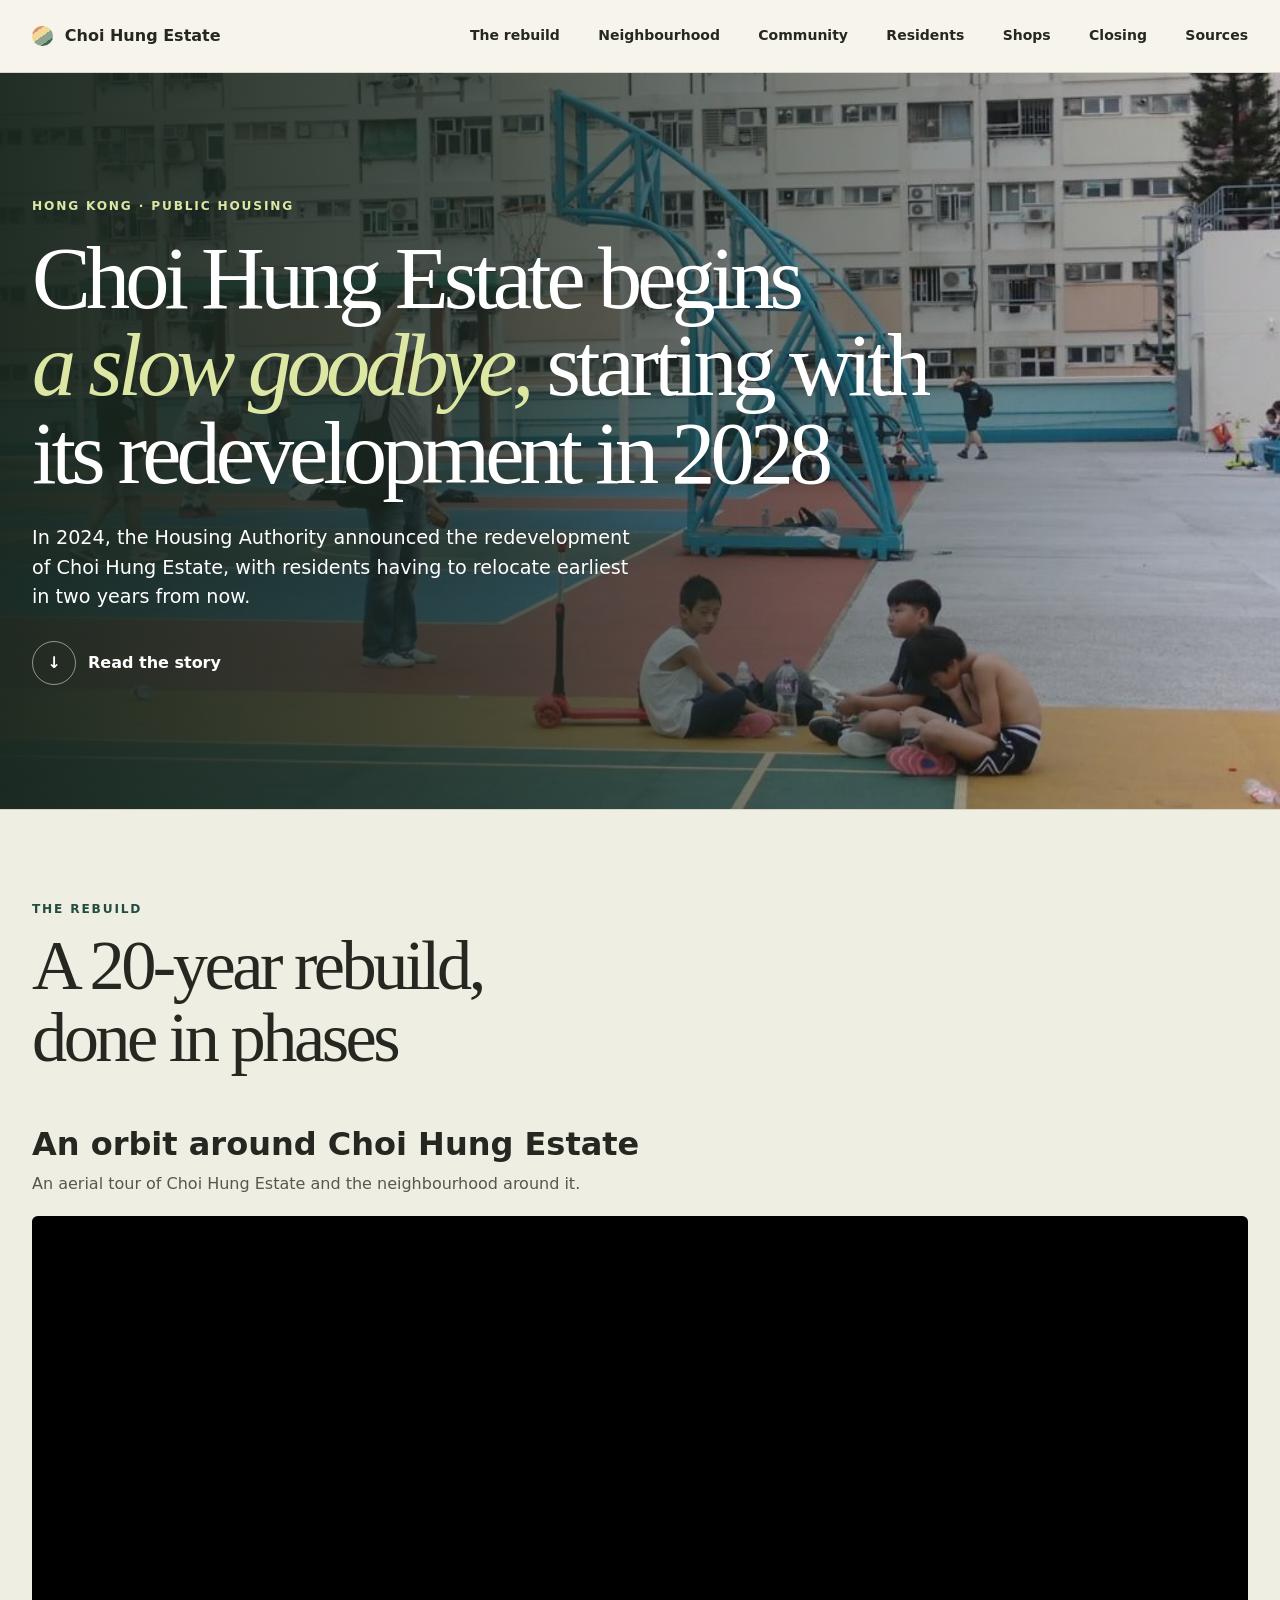
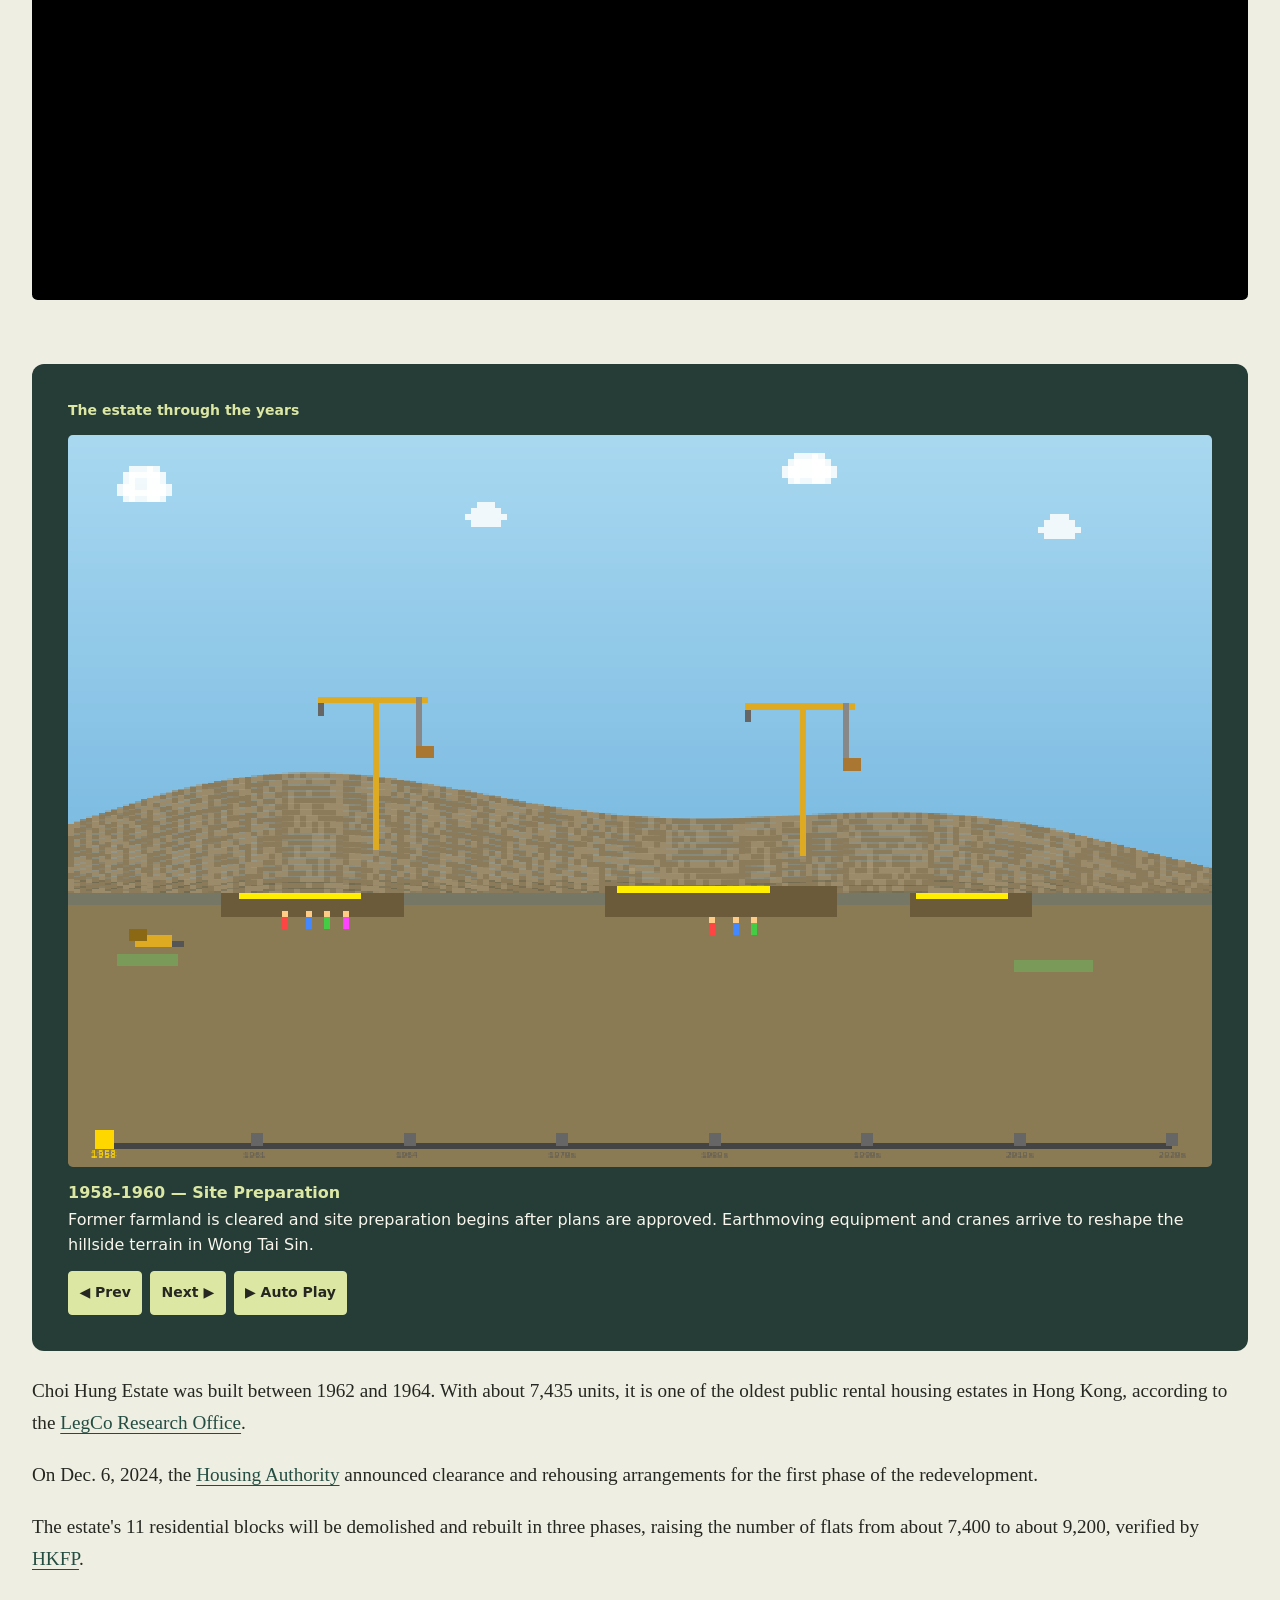
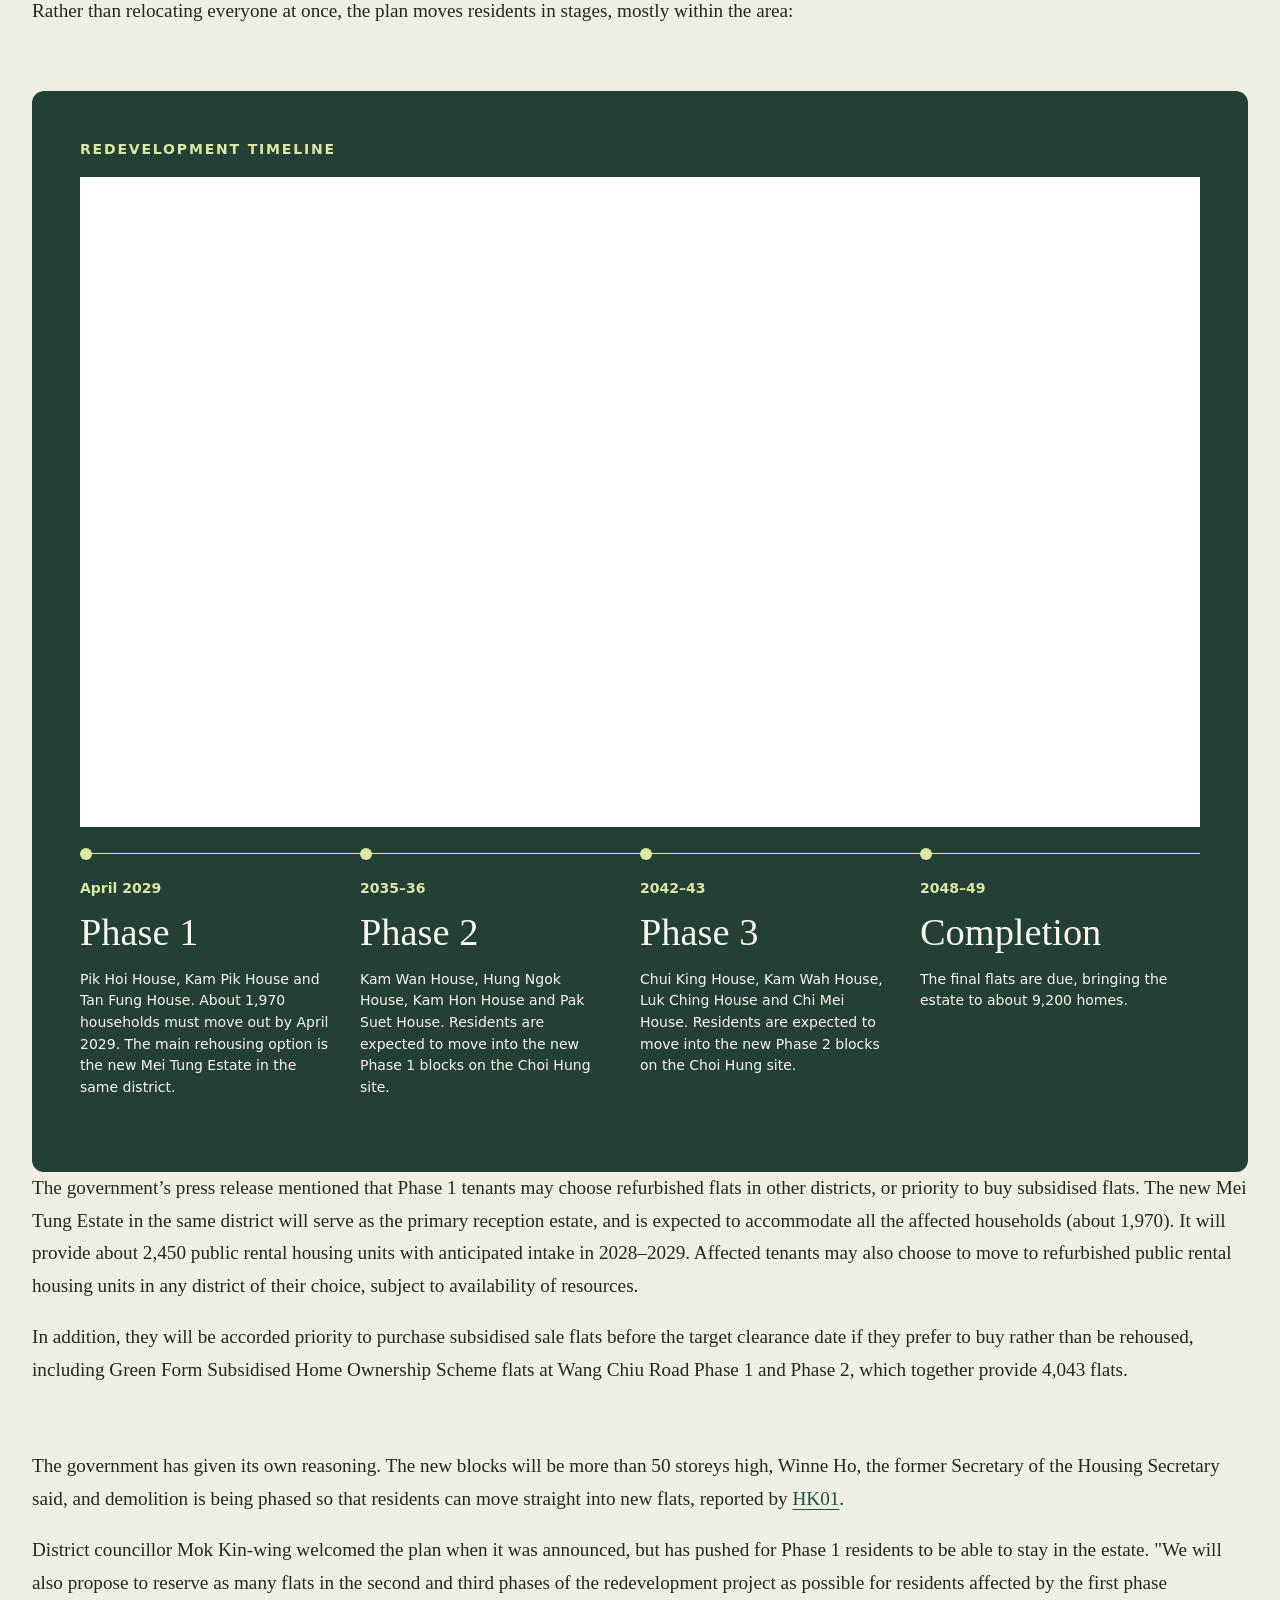
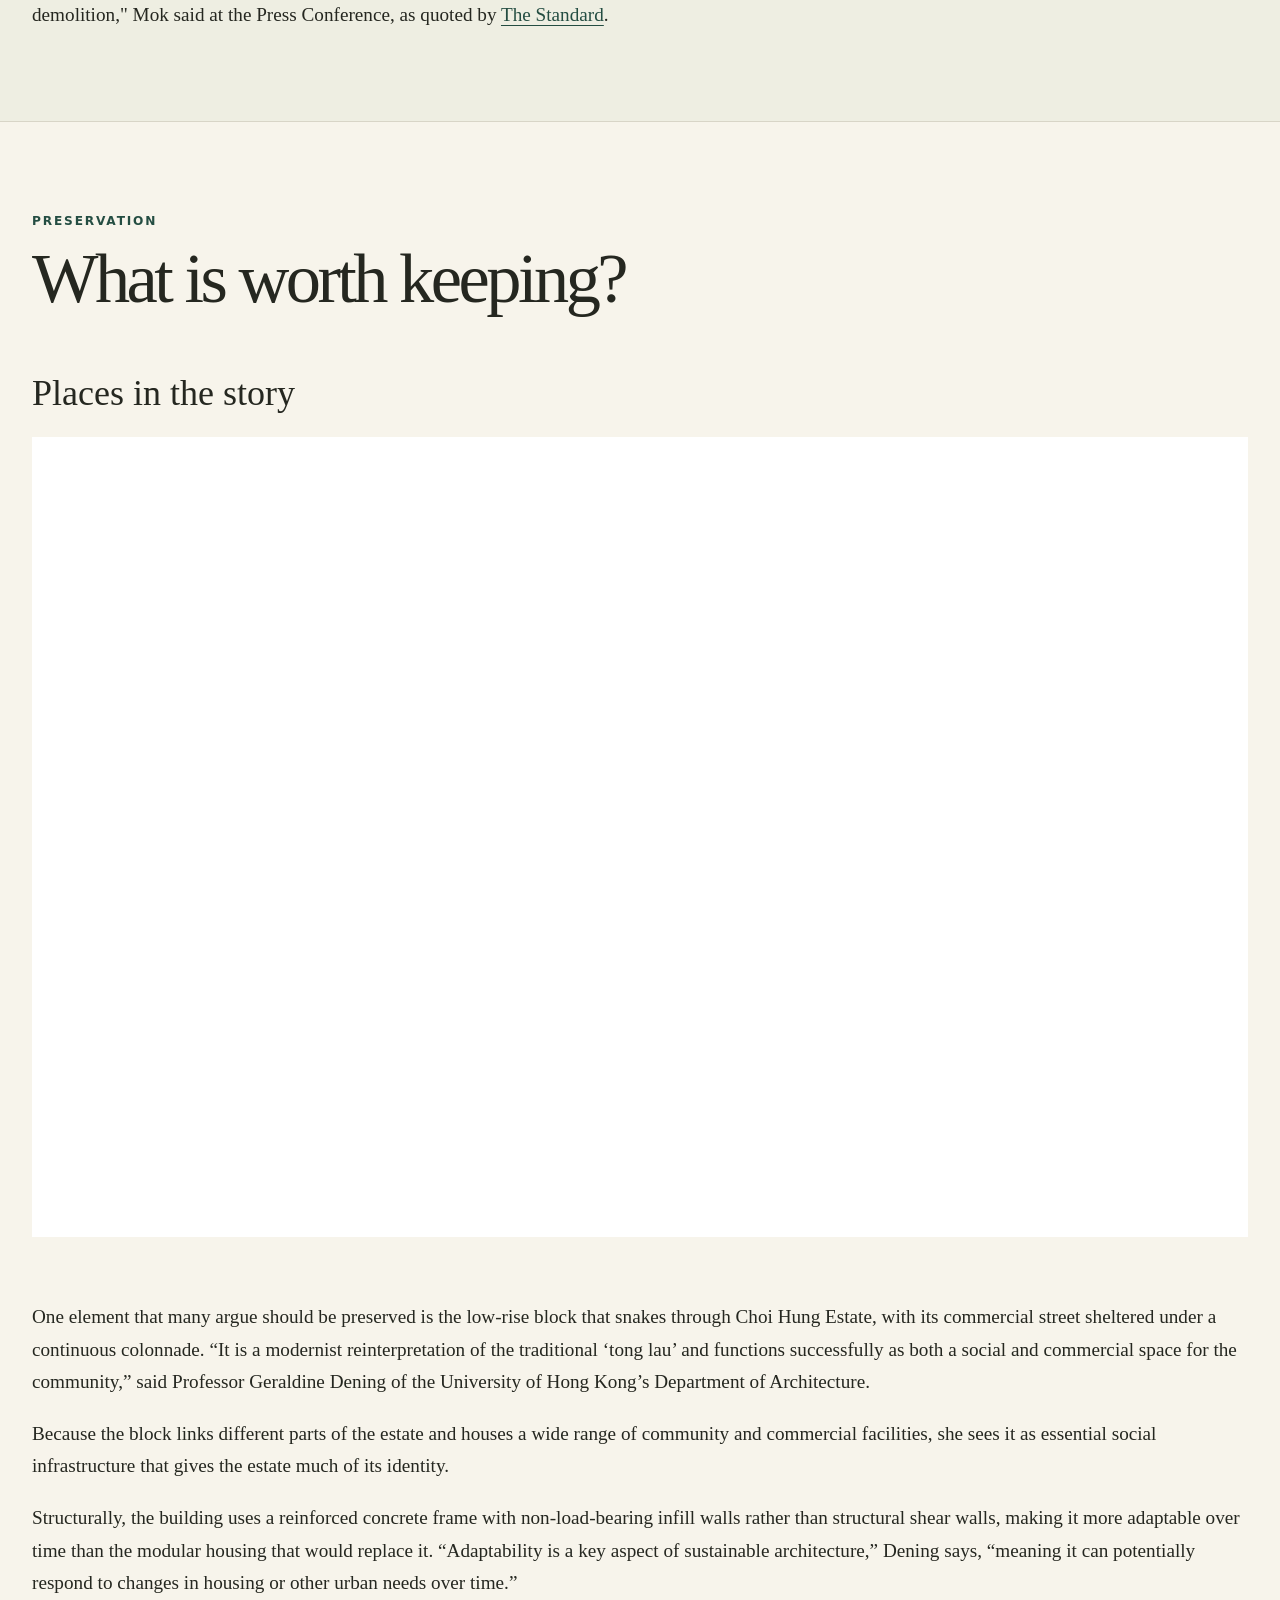
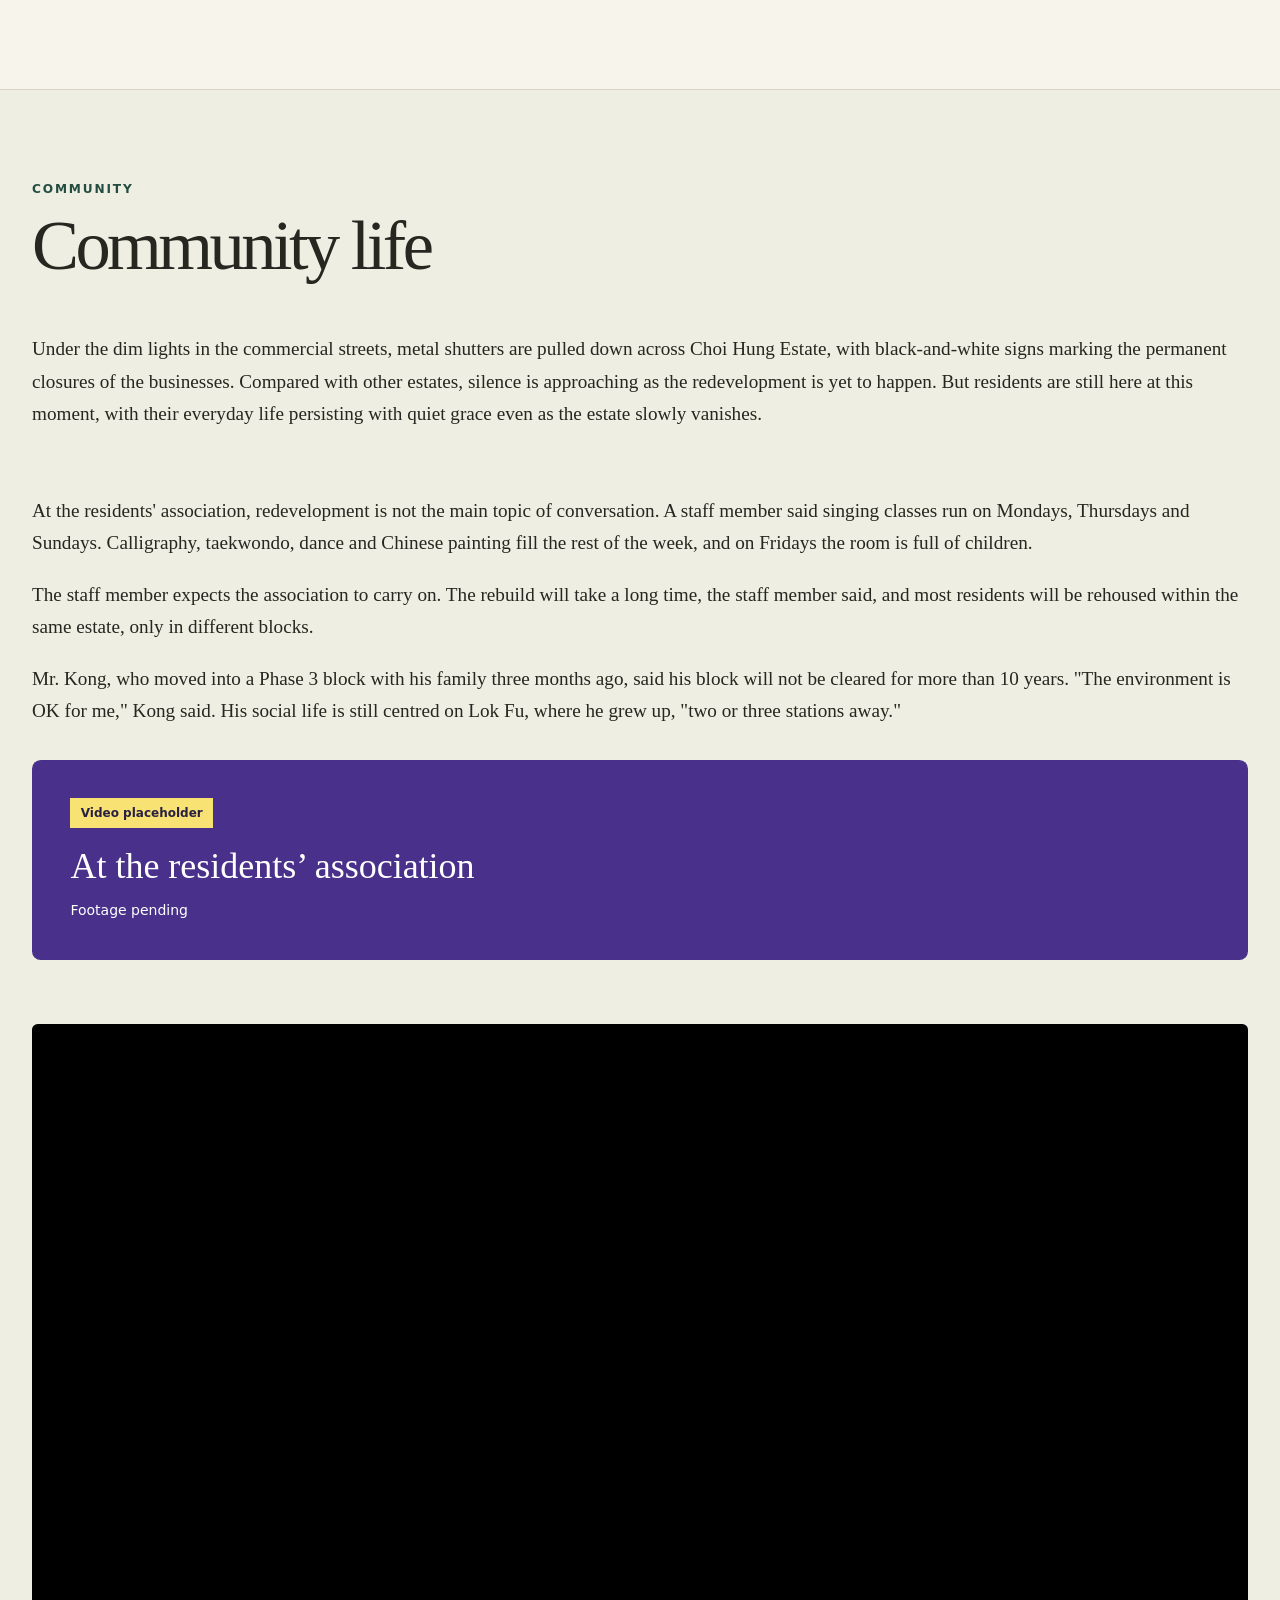
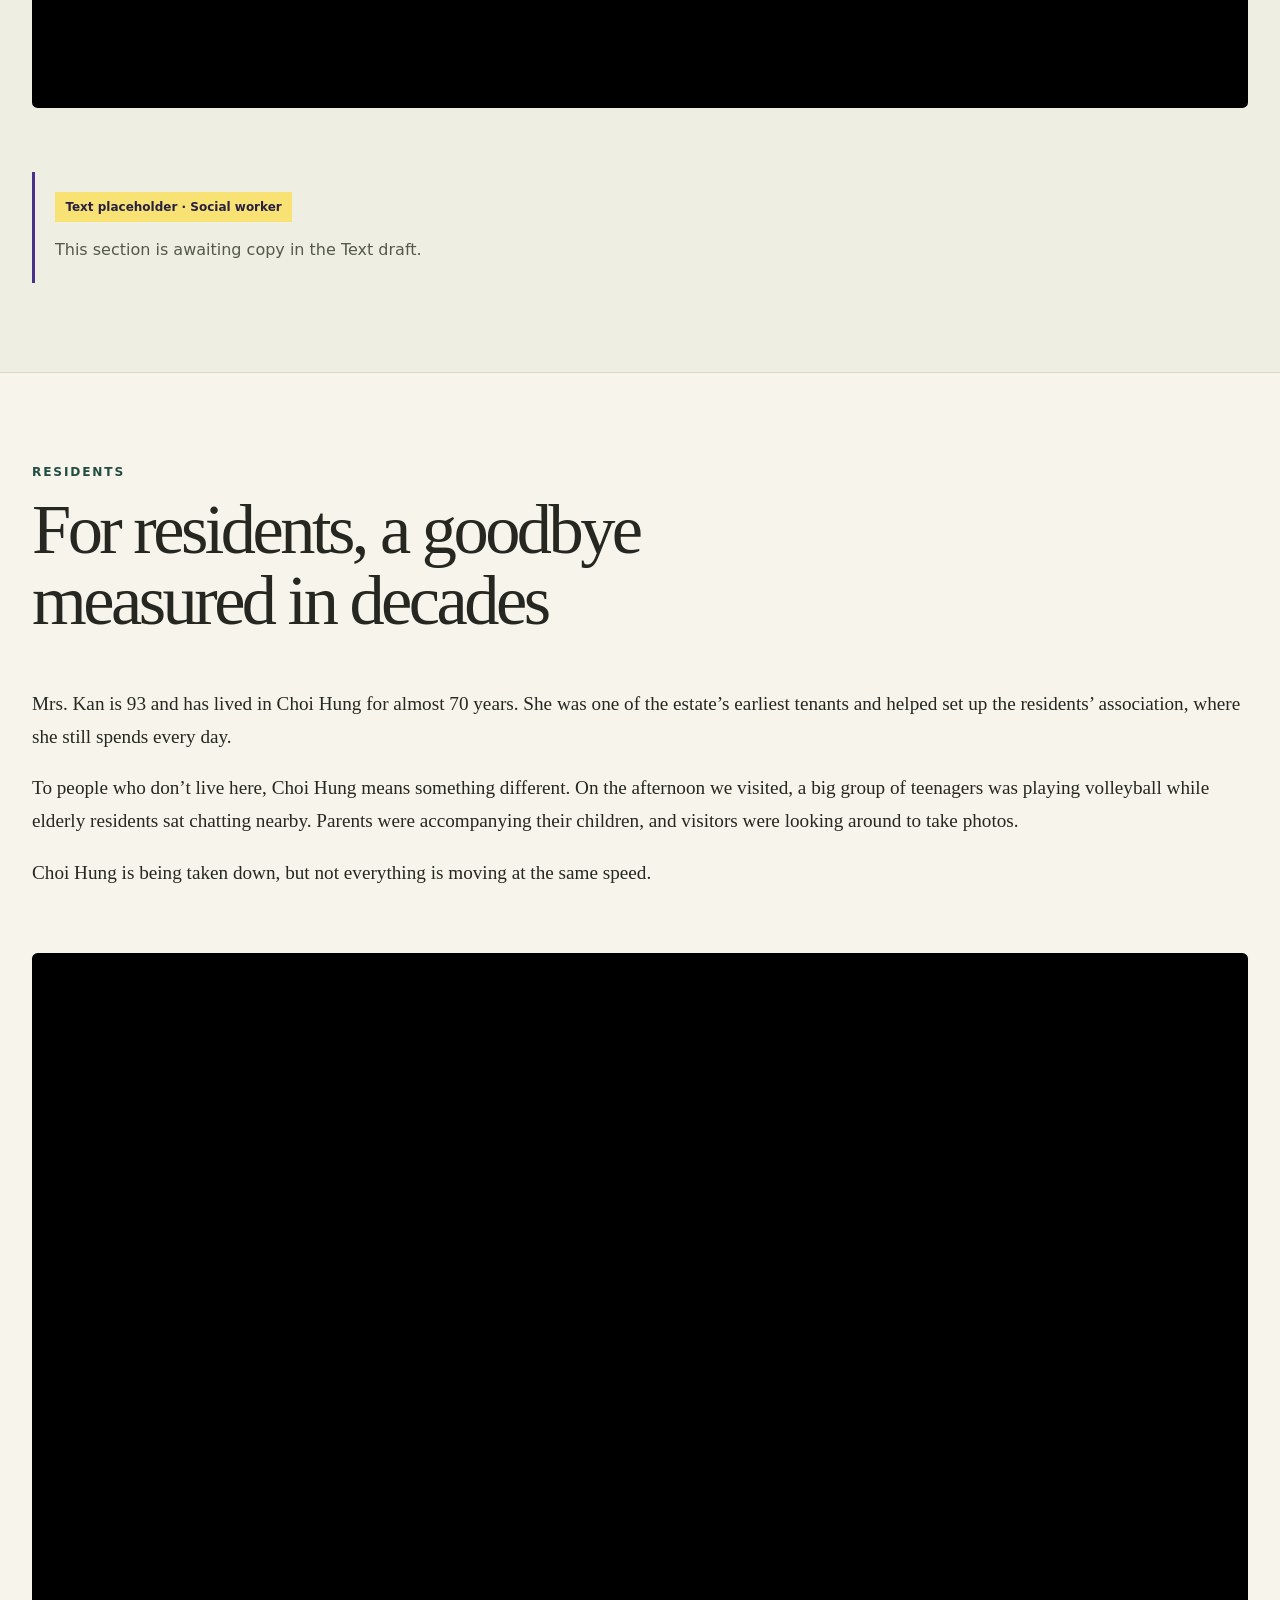
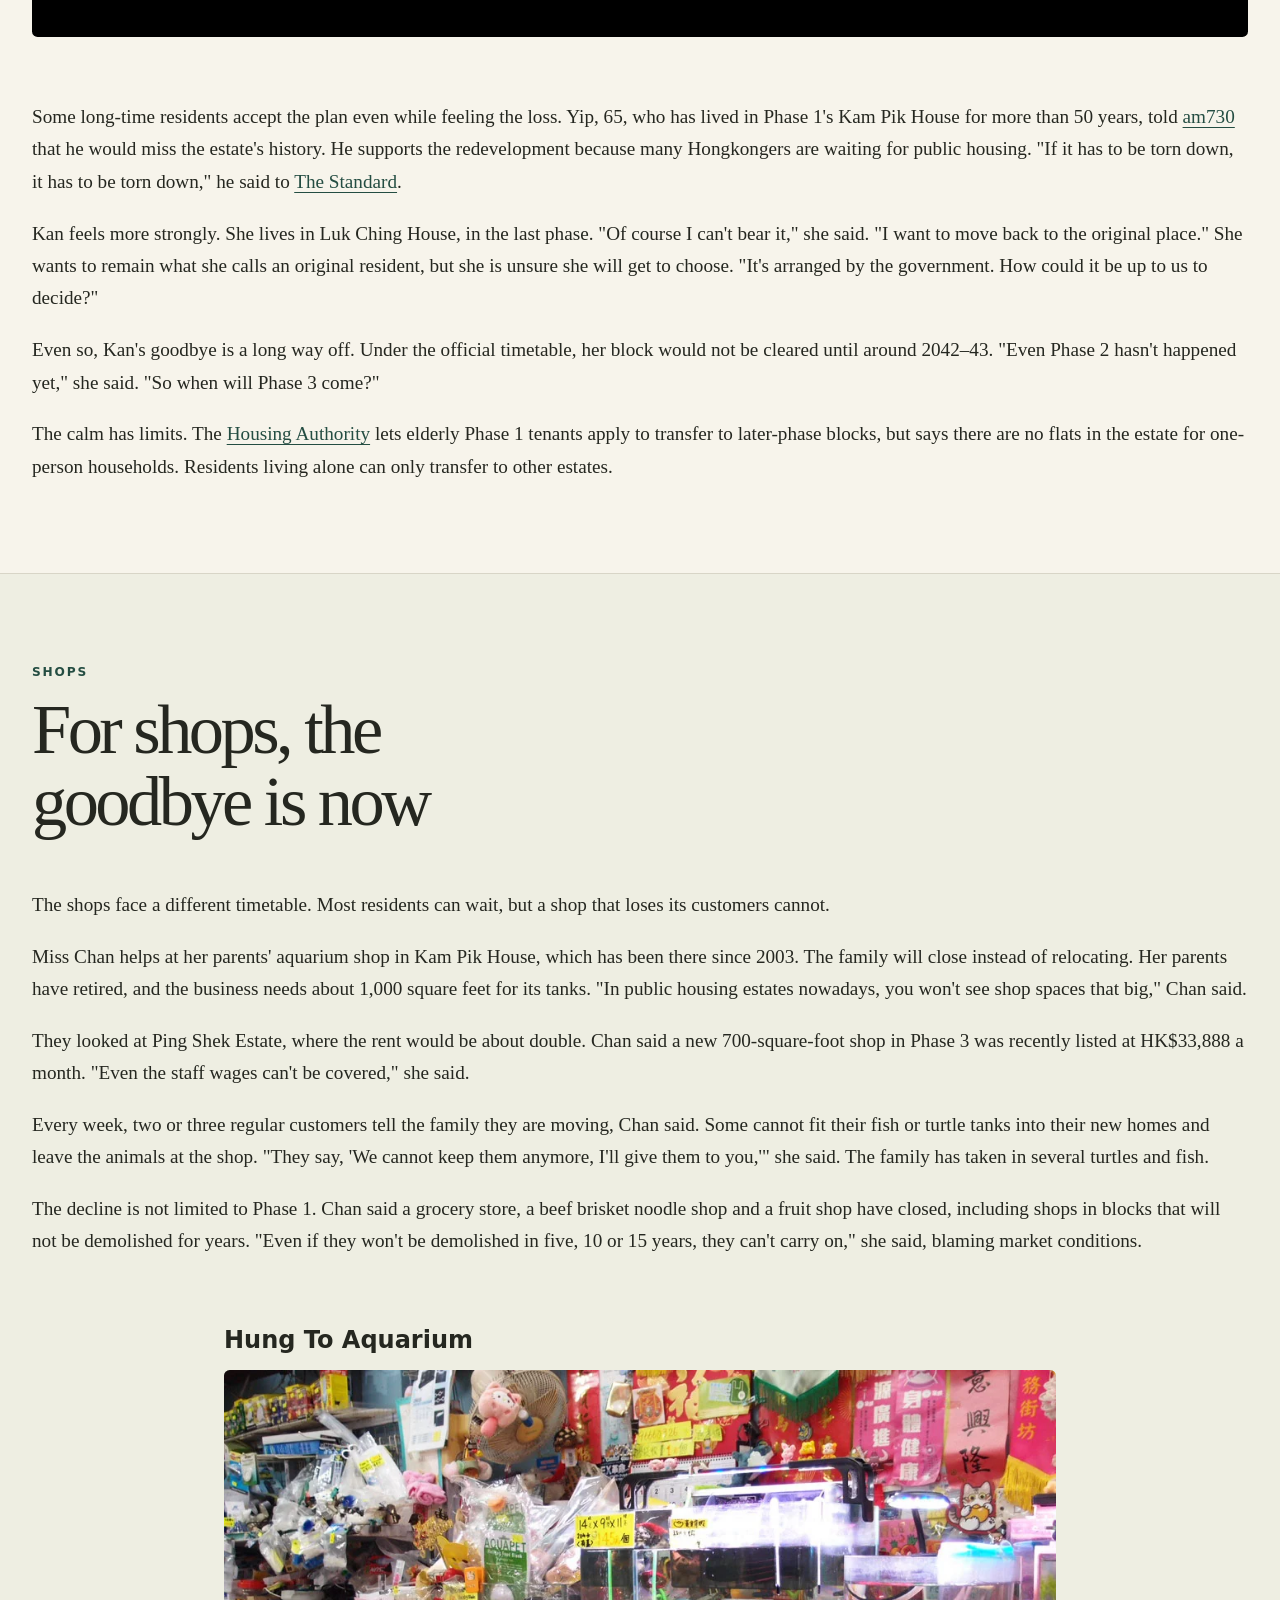
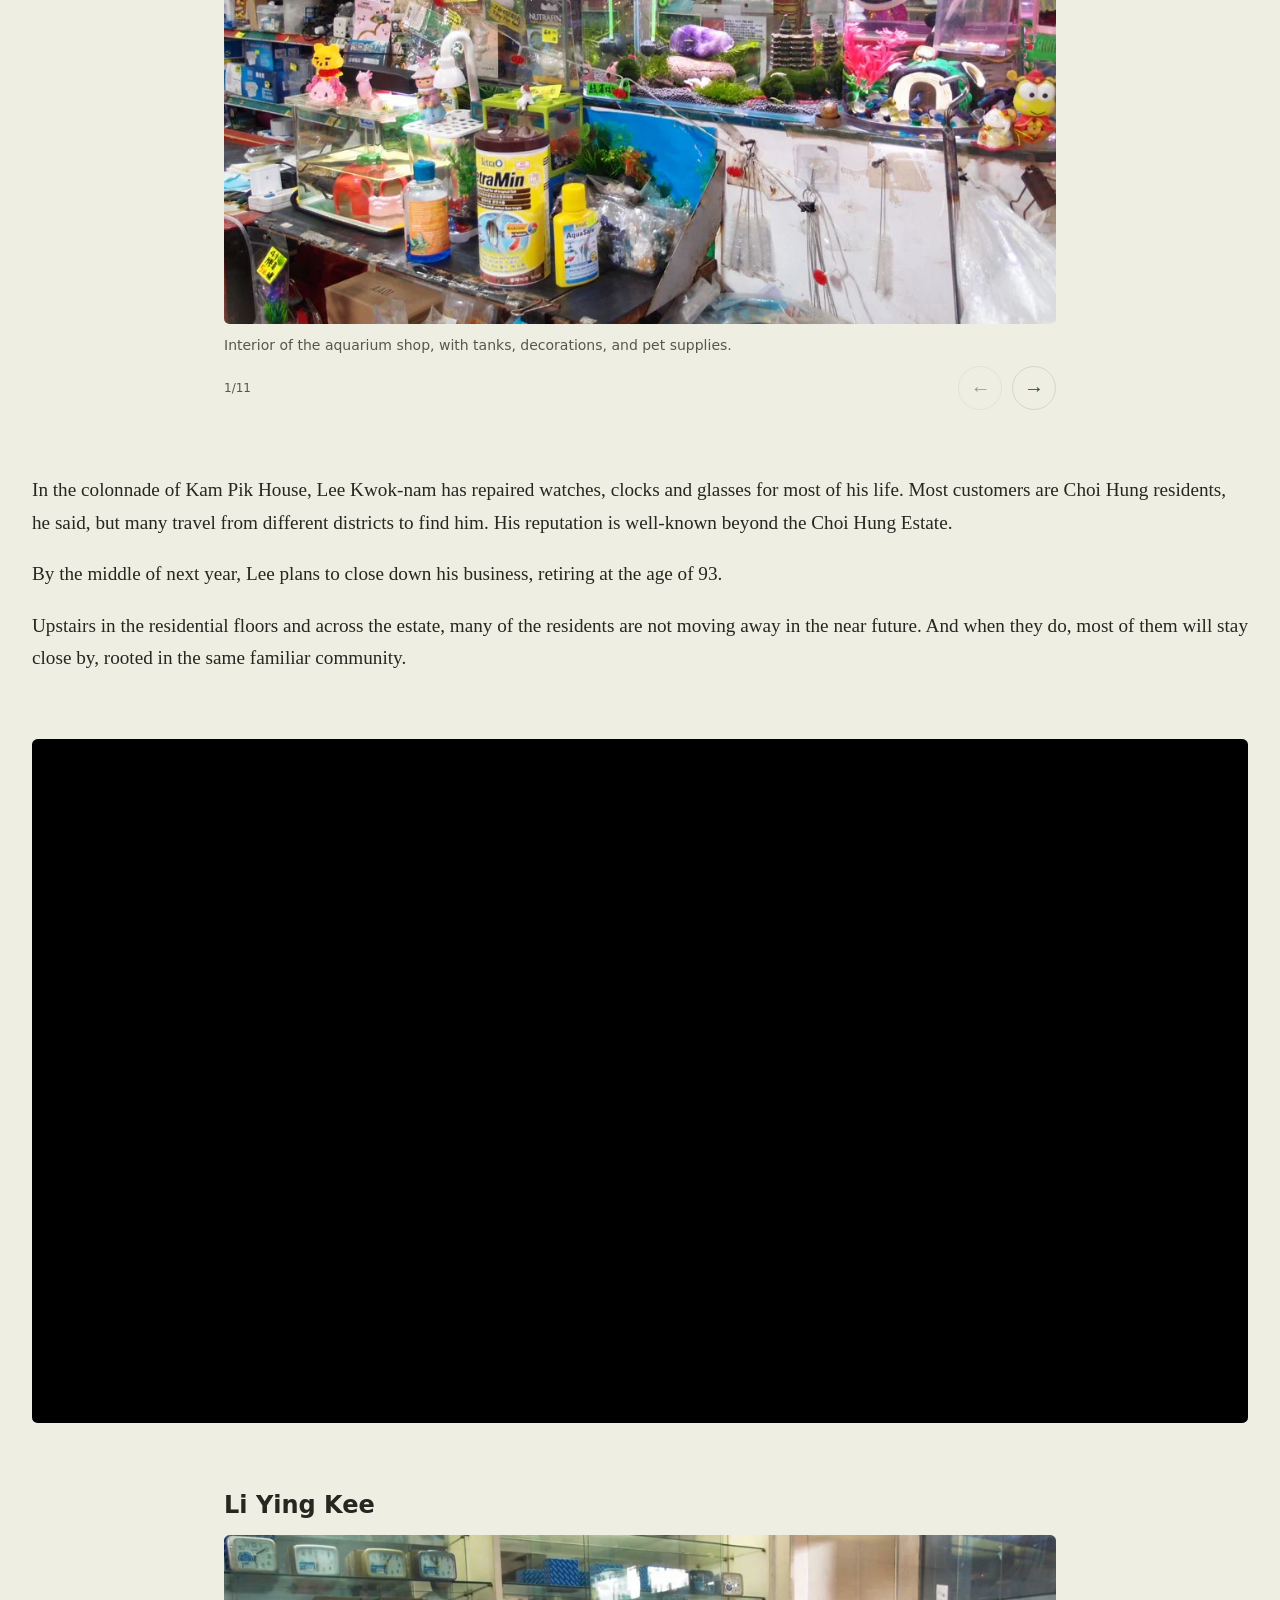
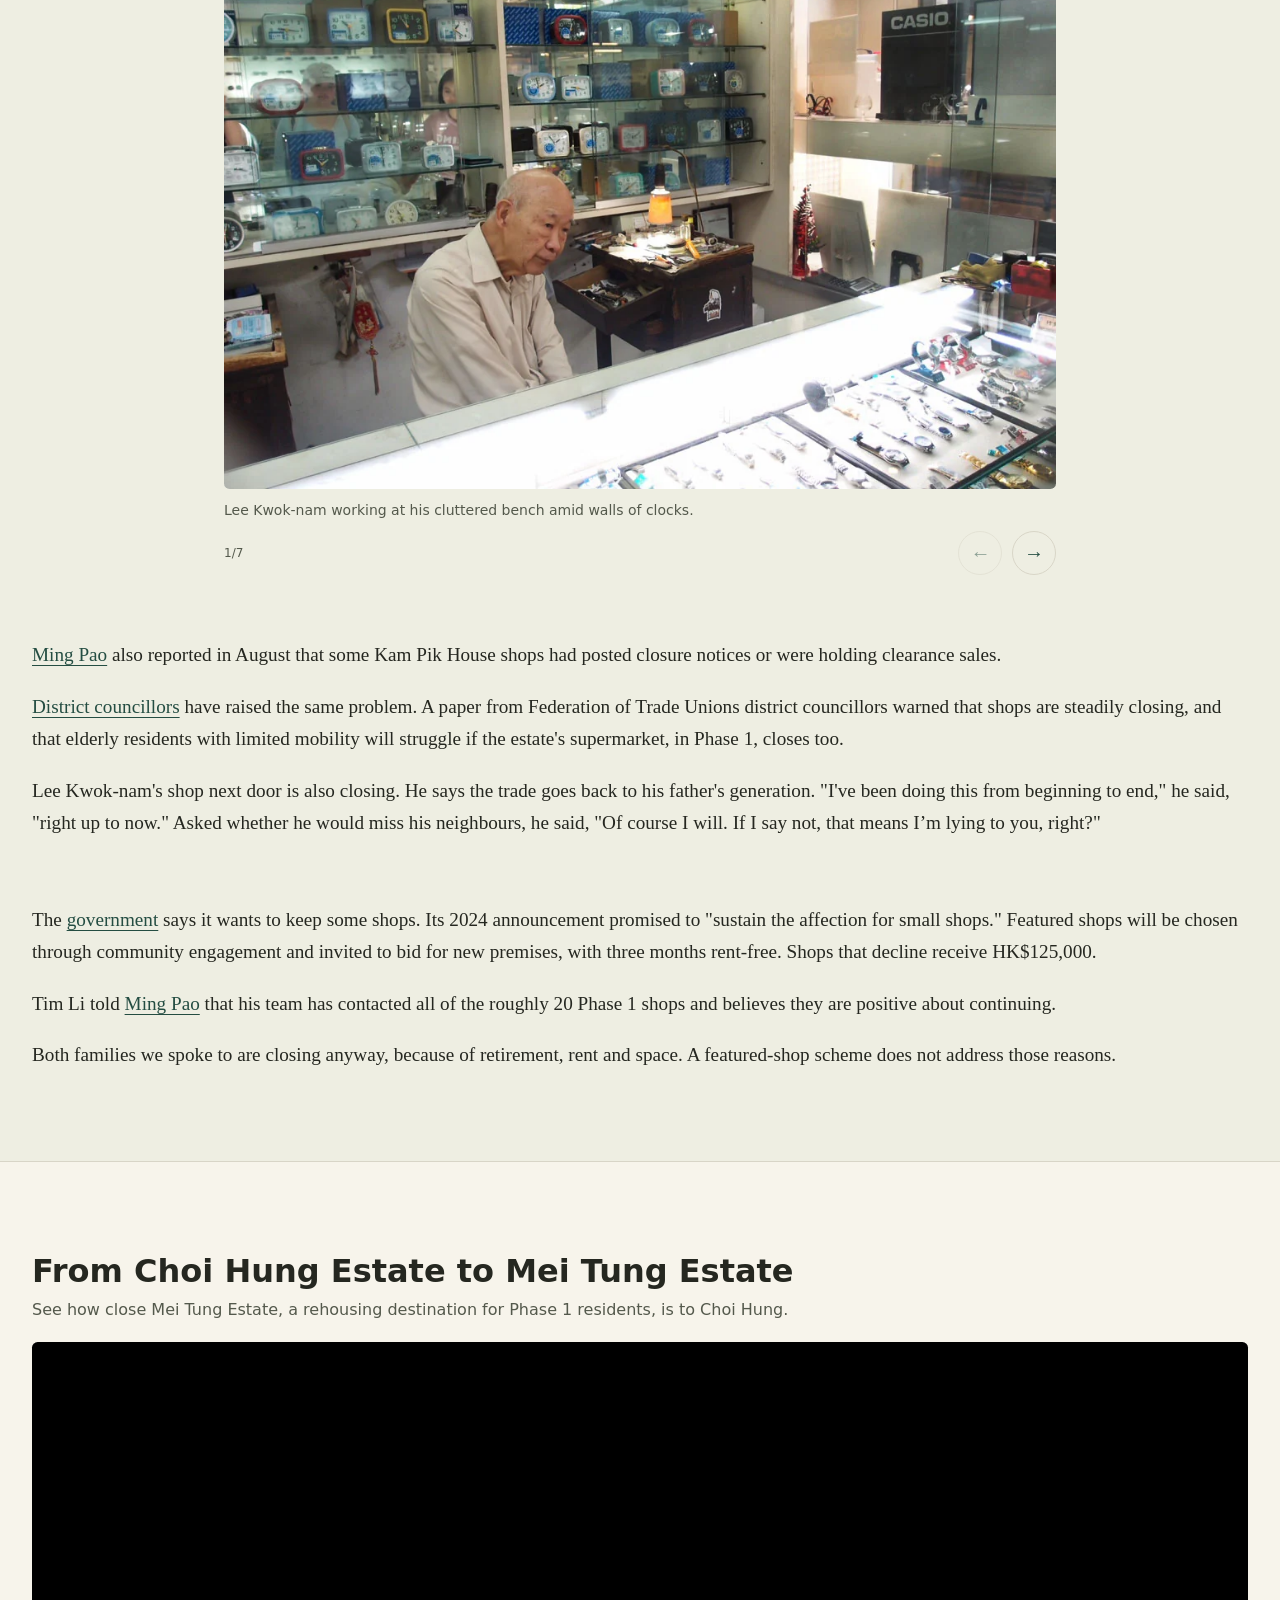
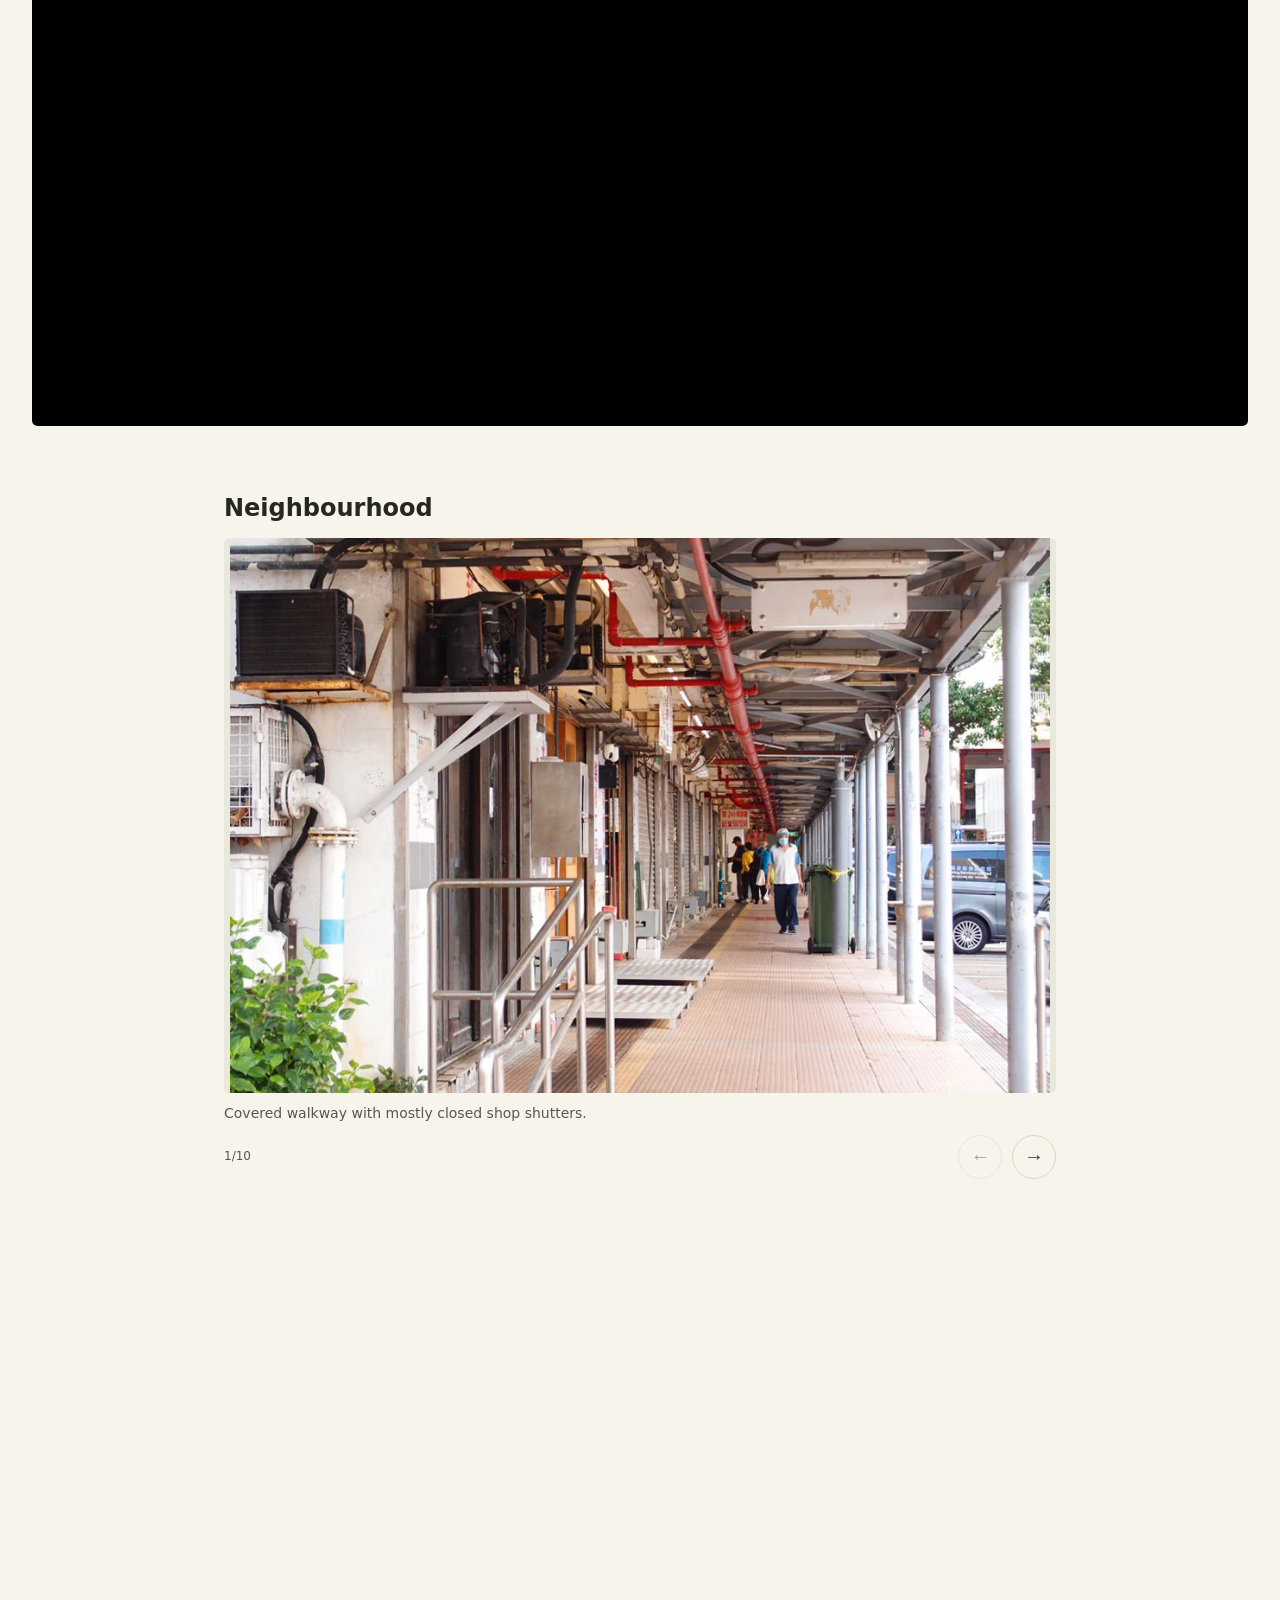
==== commit e8df745a: "Name test-page gallery Hung To Aquarium" ====
--- a/test.html
+++ b/test.html
@@ -96,8 +96,8 @@
 <p>Miss Chan helps at her parents' aquarium shop in Kam Pik House, which has been there since 2003. The family will close instead of relocating. Her parents have retired, and the business needs about 1,000 square feet for its tanks. "In public housing estates nowadays, you won't see shop spaces that big," Chan said.</p>
 <p>They looked at Ping Shek Estate, where the rent would be about double. Chan said a new 700-square-foot shop in Phase 3 was recently listed at HK$33,888 a month. "Even the staff wages can't be covered," she said. </p>
 <p>Every week, two or three regular customers tell the family they are moving, Chan said. Some cannot fit their fish or turtle tanks into their new homes and leave the animals at the shop. "They say, 'We cannot keep them anymore, I'll give them to you,'" she said. The family has taken in several turtles and fish.</p>
-<p>The decline is not limited to Phase 1. Chan said a grocery store, a beef brisket noodle shop and a fruit shop have closed, including shops in blocks that will not be demolished for years. "Even if they won't be demolished in five, 10 or 15 years, they can't carry on," she said, blaming market conditions. </p></div><div class="gallery-feature wrap"><div class="gallery swiper" role="region" aria-label="Aquarium gallery">
-        <h3 class="gallery-title">Aquarium</h3>
+<p>The decline is not limited to Phase 1. Chan said a grocery store, a beef brisket noodle shop and a fruit shop have closed, including shops in blocks that will not be demolished for years. "Even if they won't be demolished in five, 10 or 15 years, they can't carry on," she said, blaming market conditions. </p></div><div class="gallery-feature wrap"><div class="gallery swiper" role="region" aria-label="Hung To Aquarium gallery">
+        <h3 class="gallery-title">Hung To Aquarium</h3>
         <div class="swiper-wrapper">
           <figure class="swiper-slide">
             <div class="crop"><img src="assets/galleries/aquarium/8.webp" alt="Illuminated fish tanks surrounded by containers of fish food and shop decorations" width="1008" height="672" loading="lazy"></div>
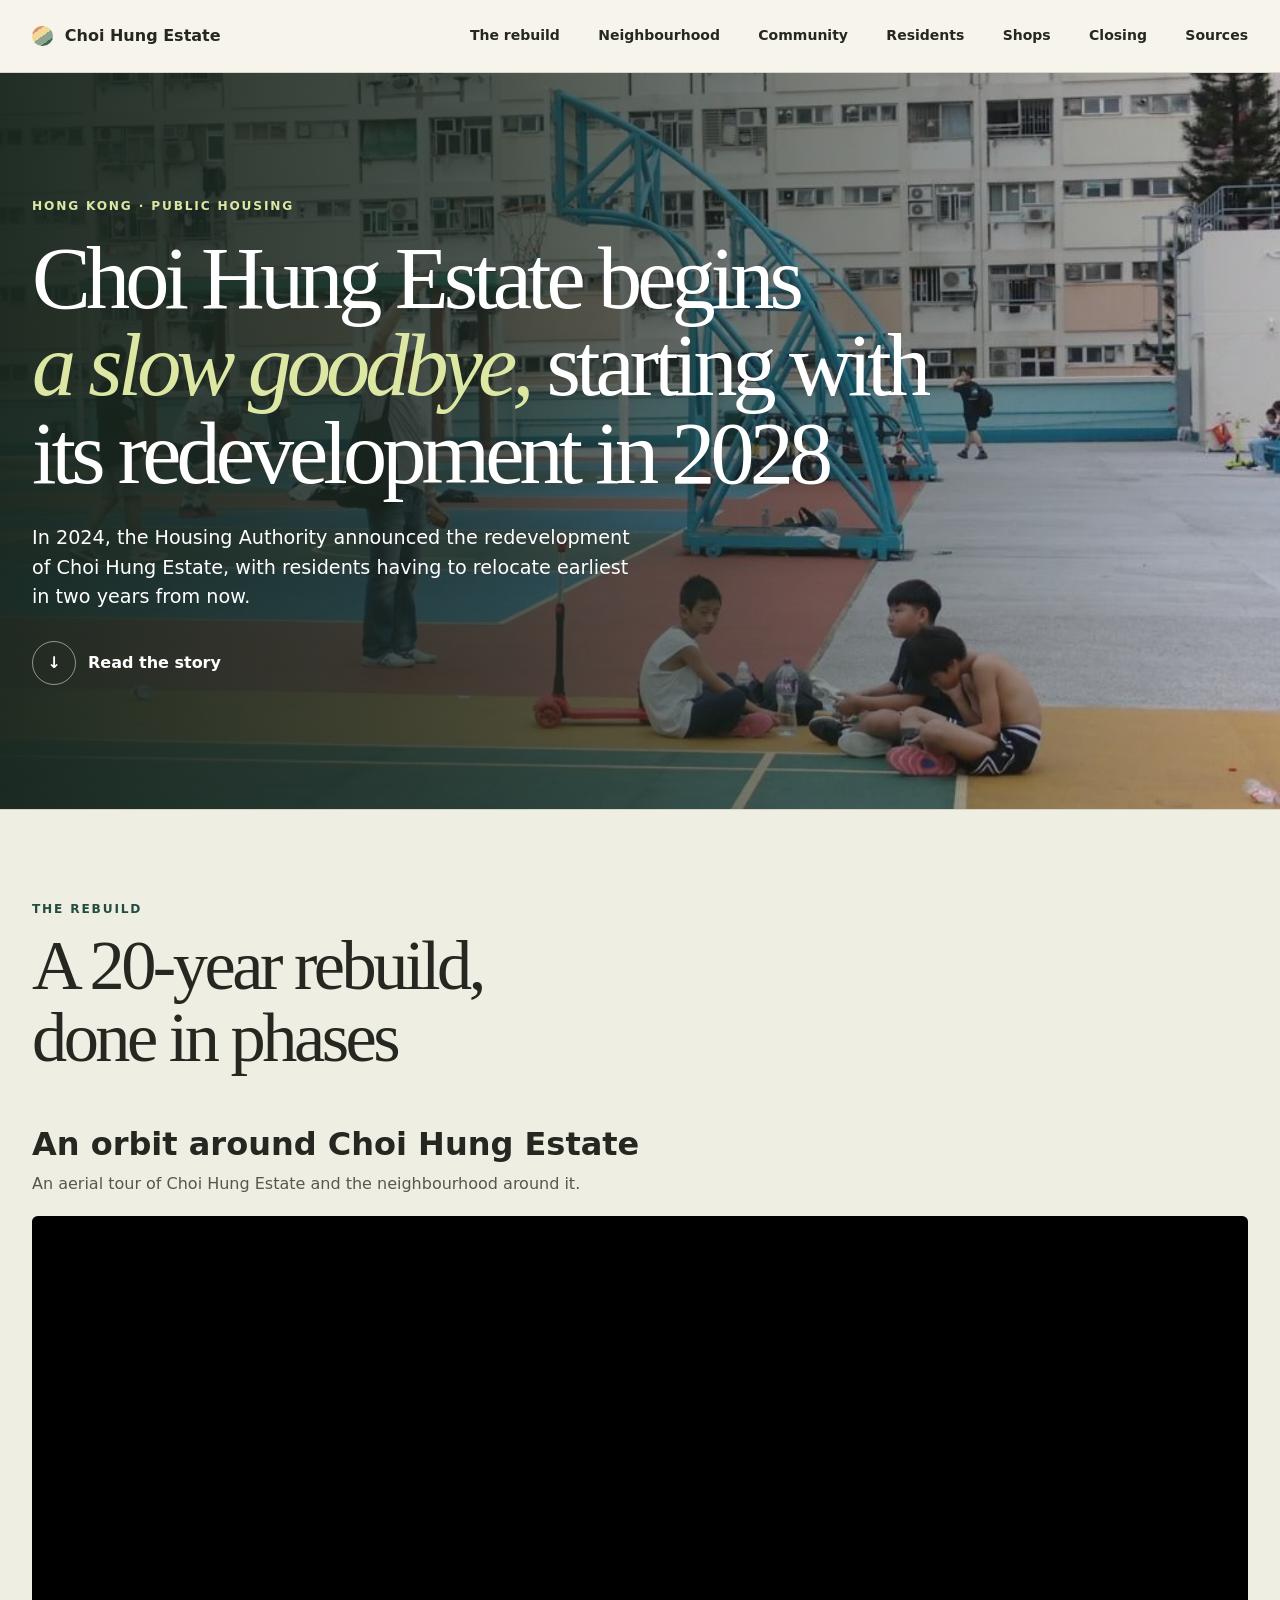
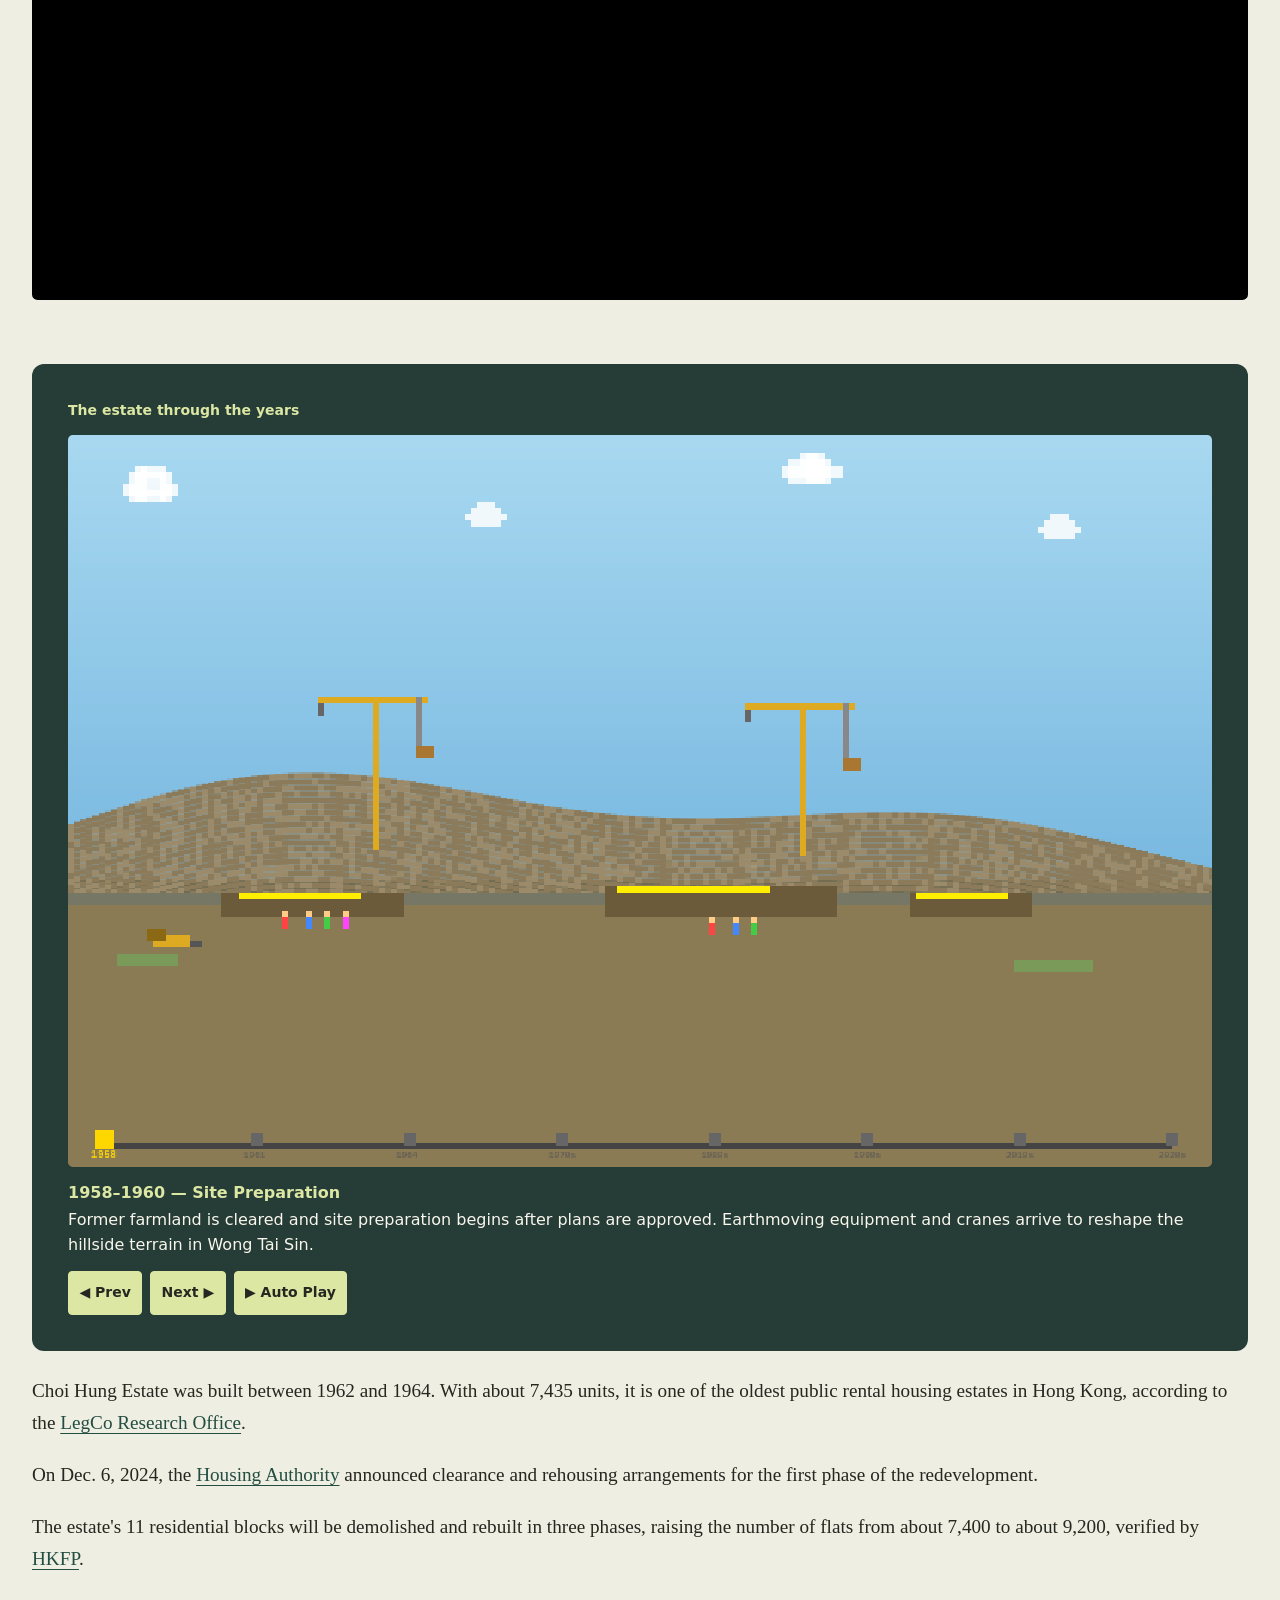
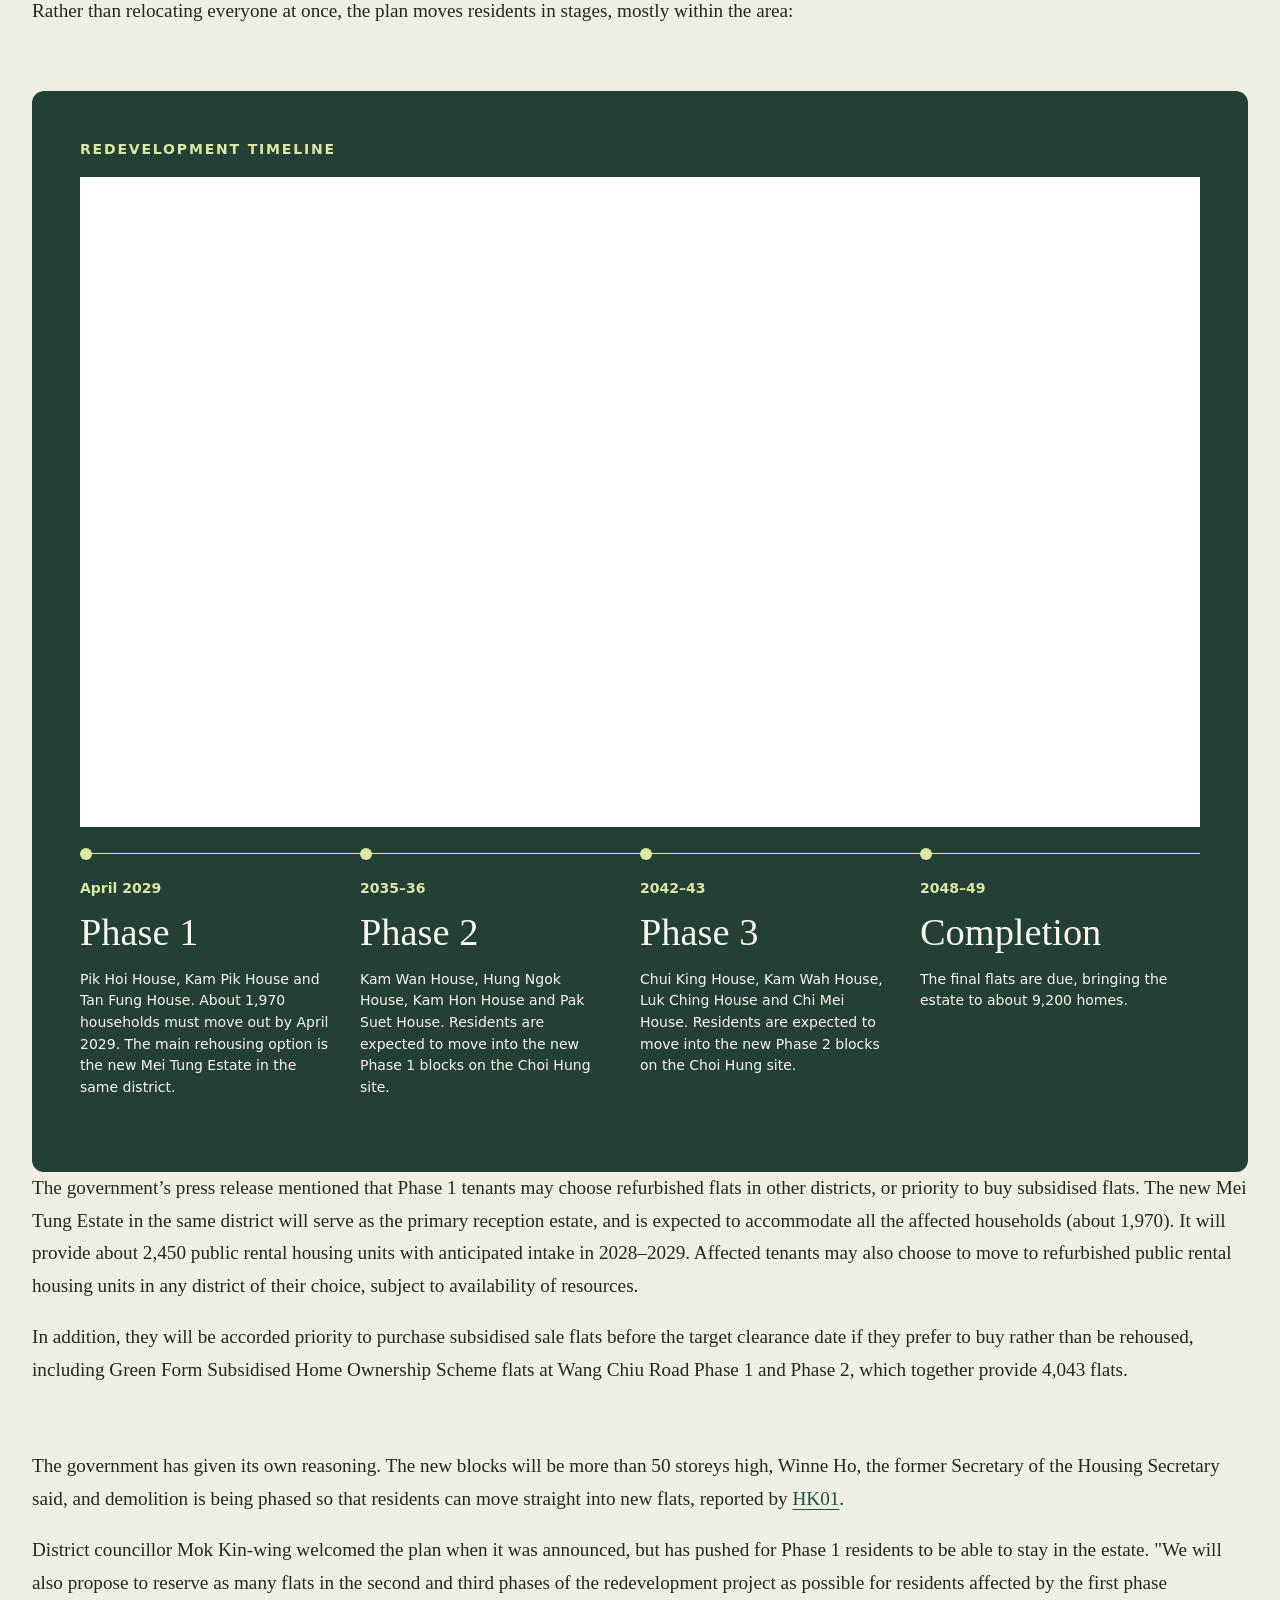
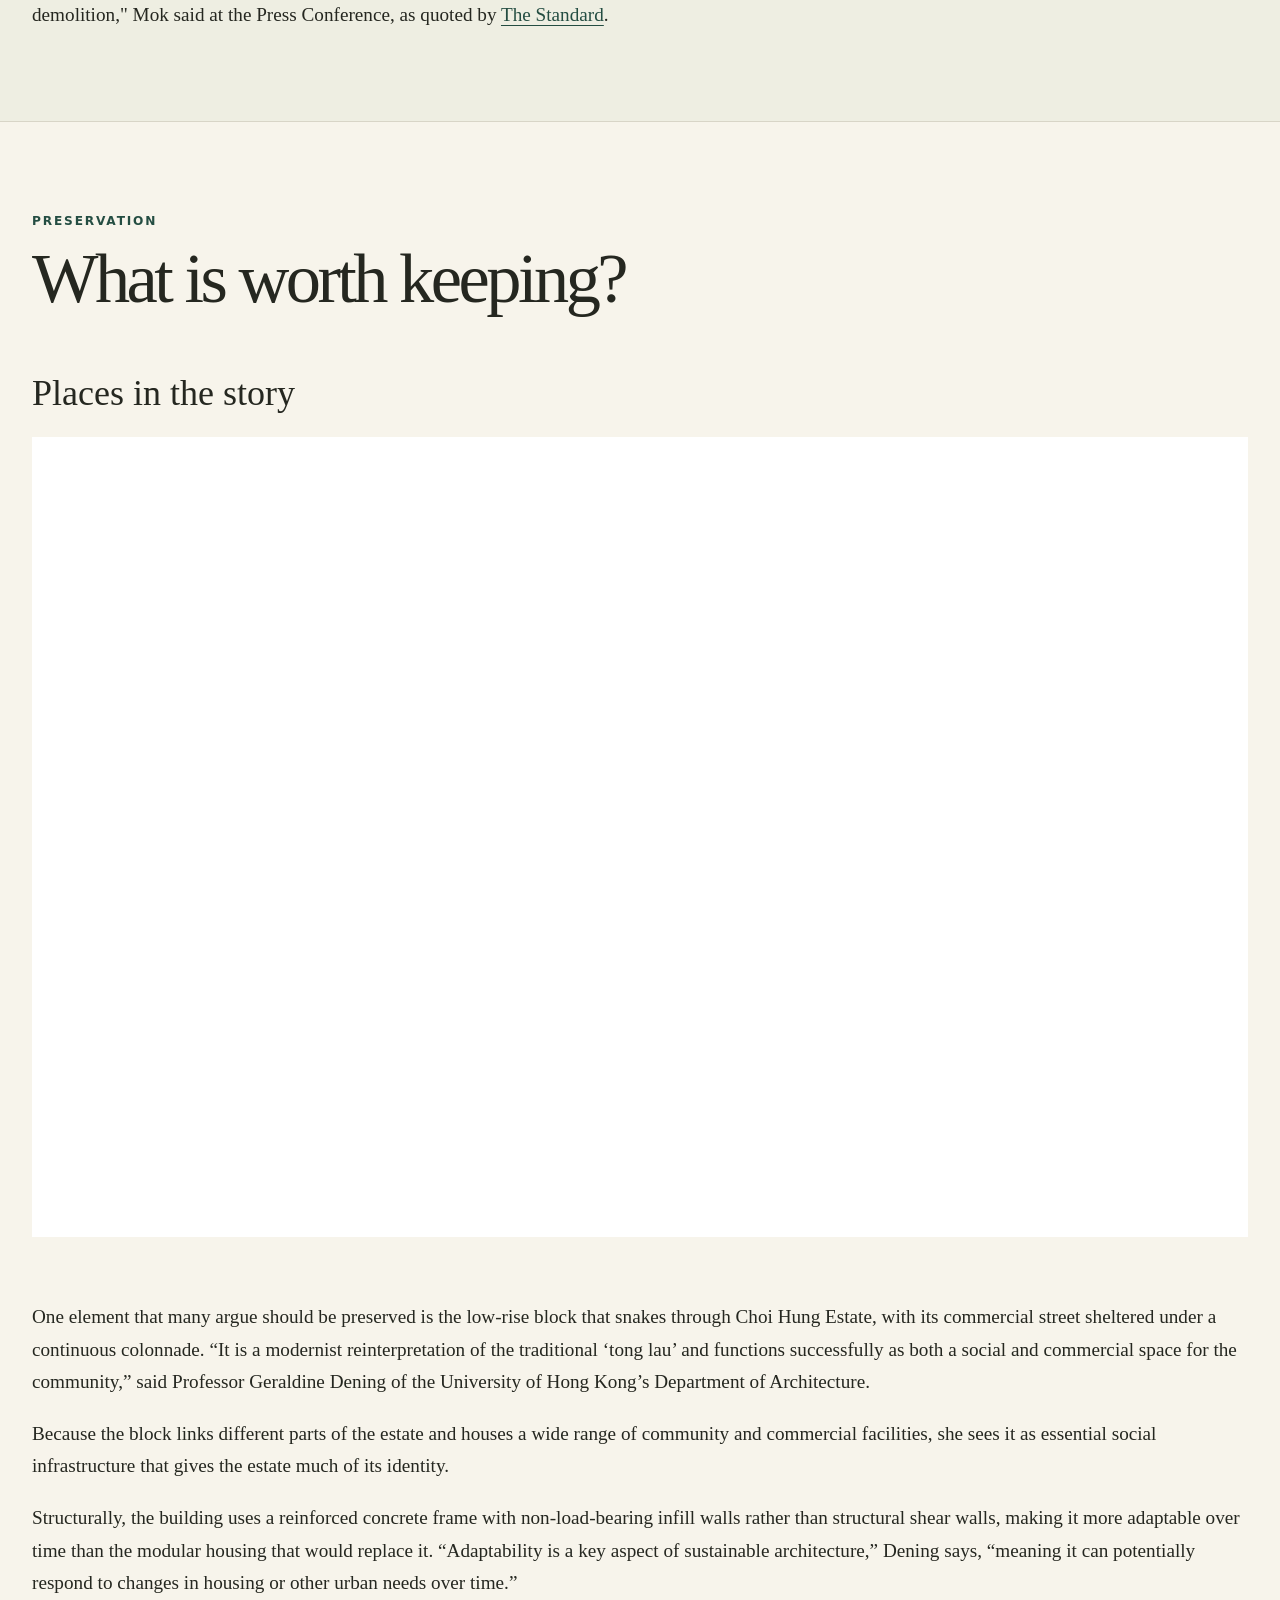
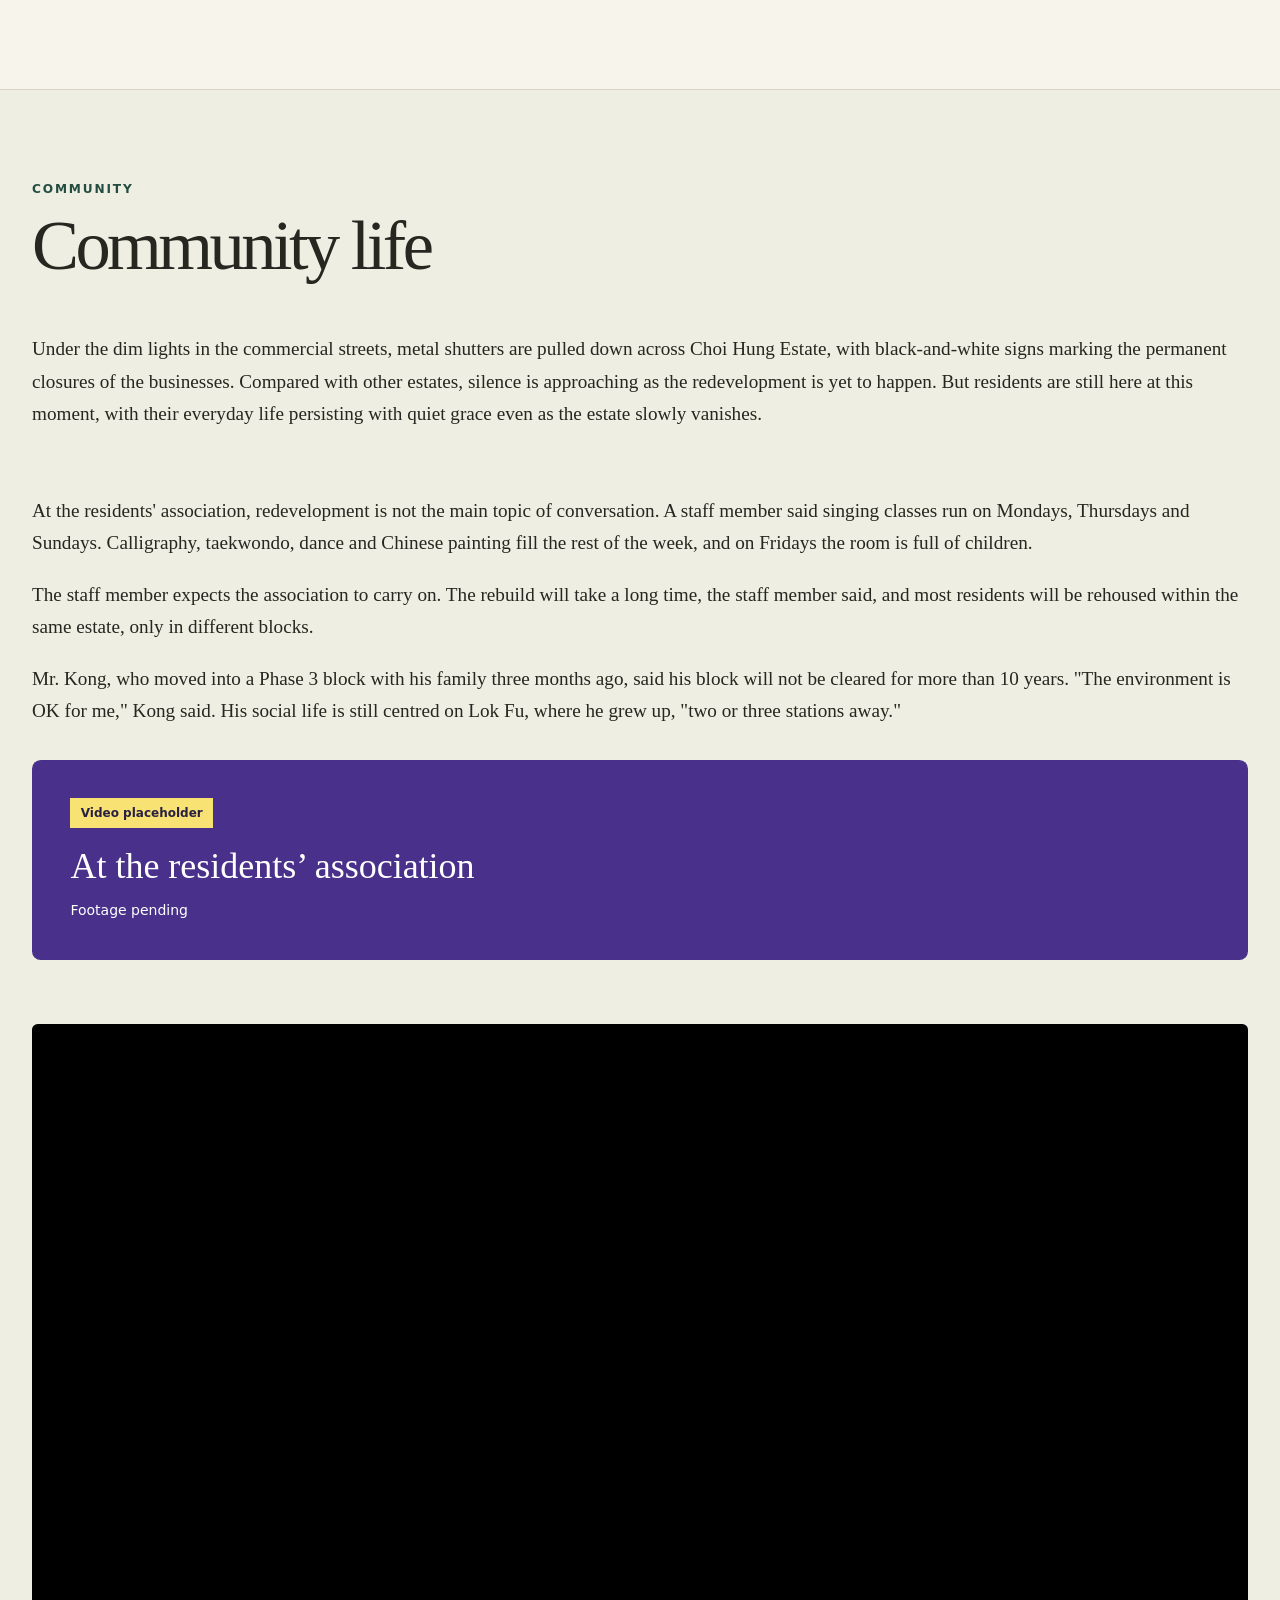
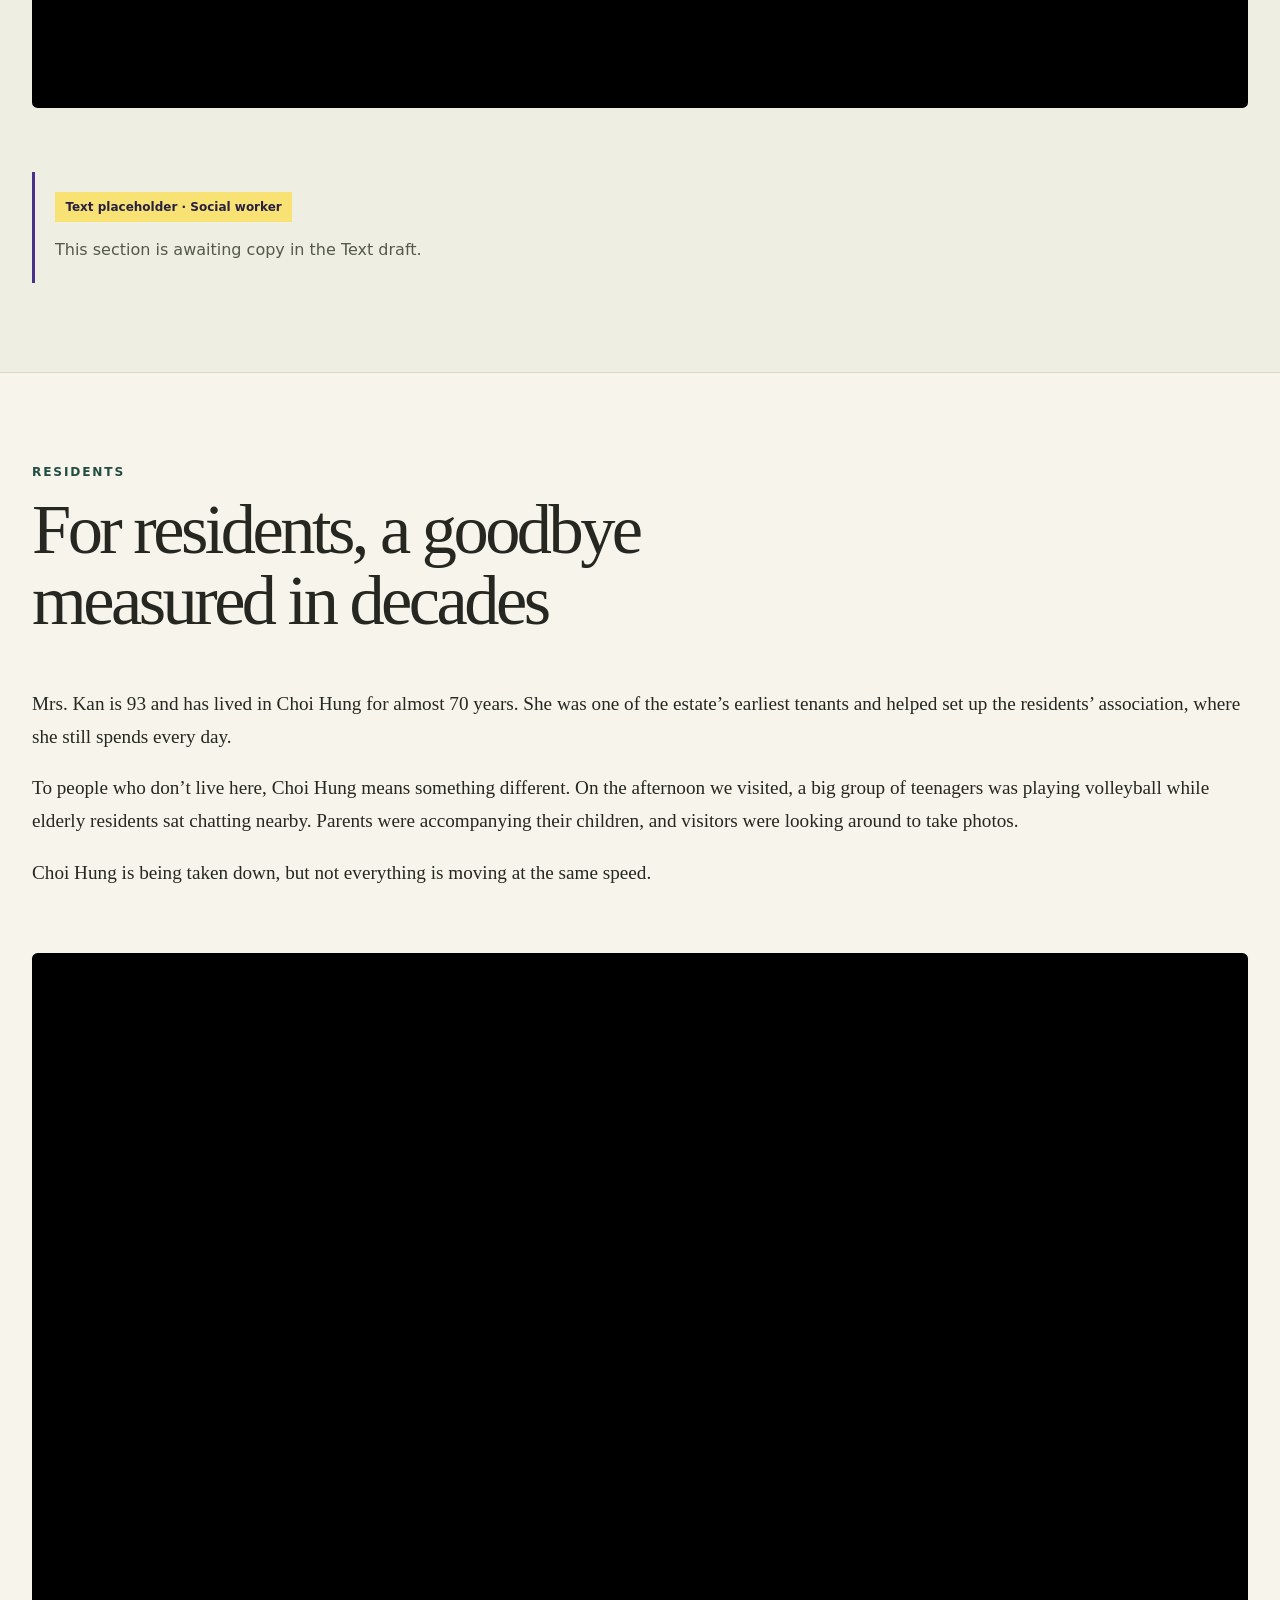
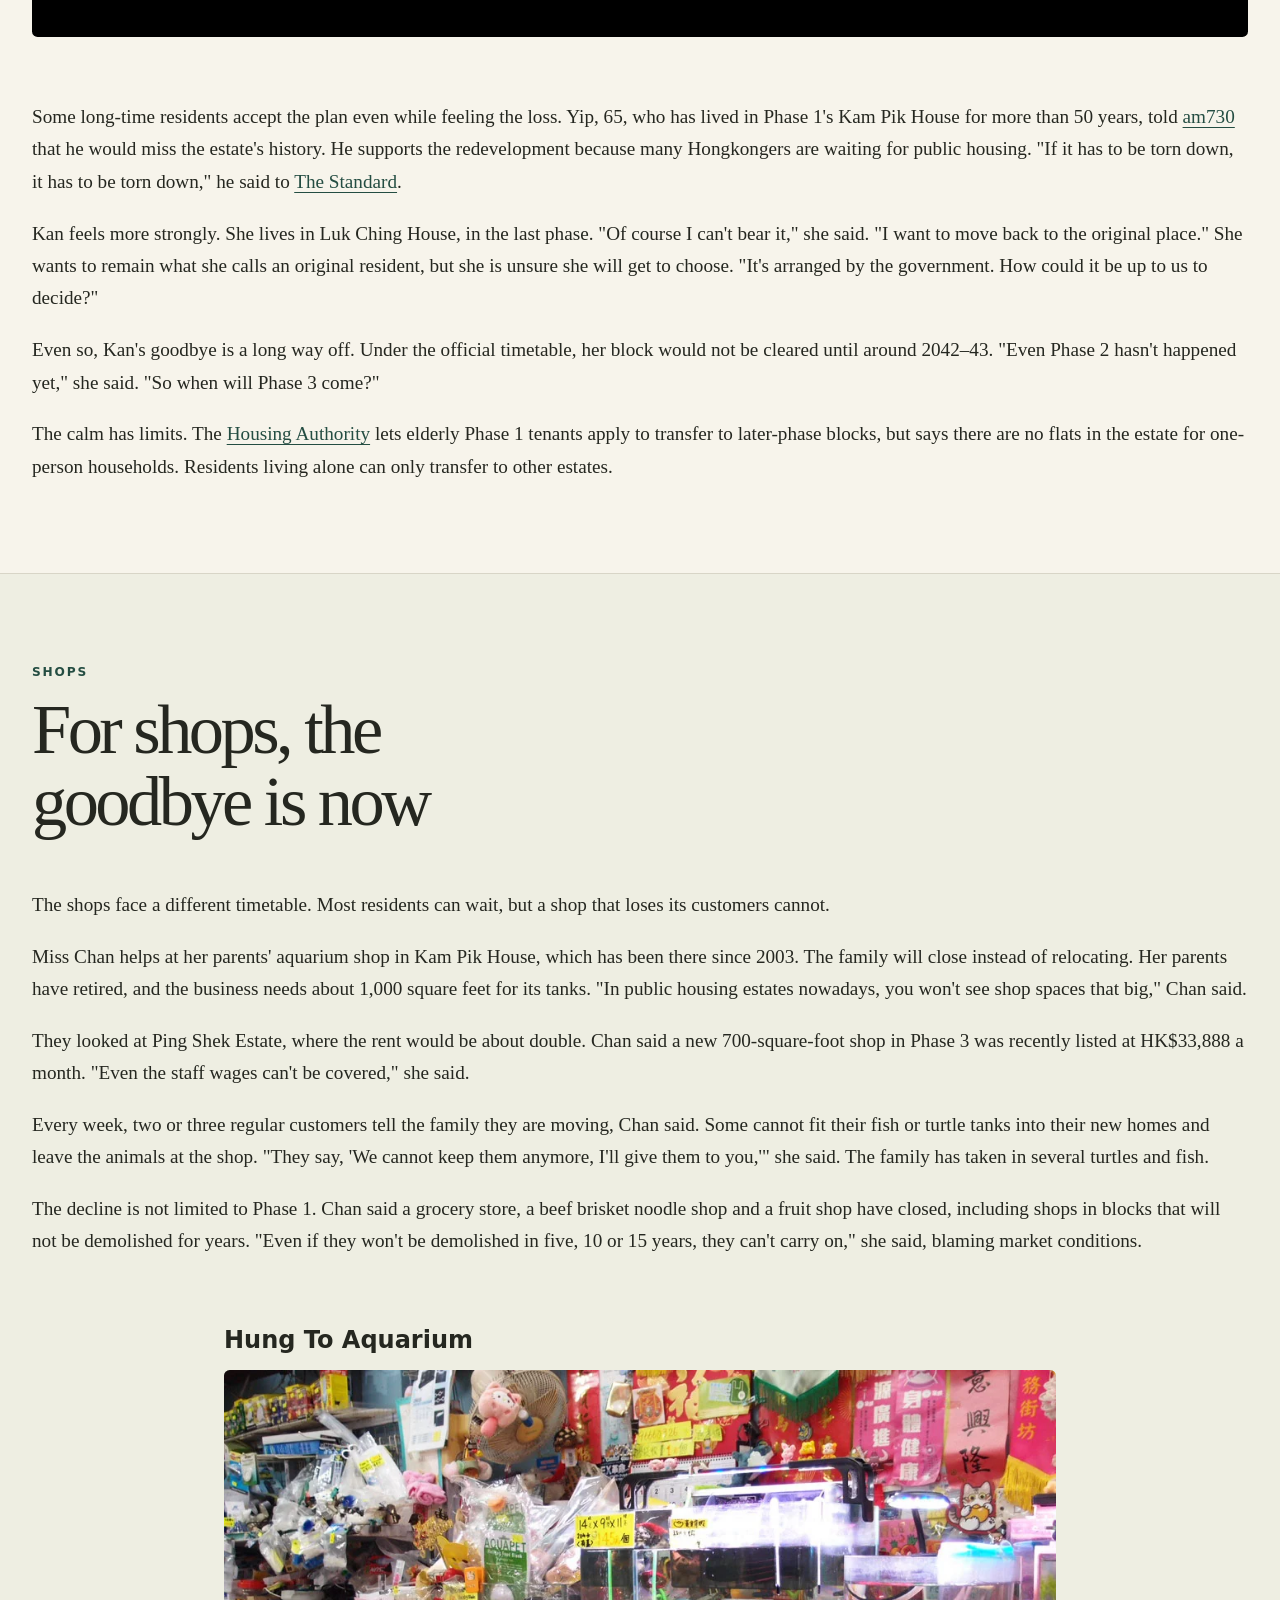
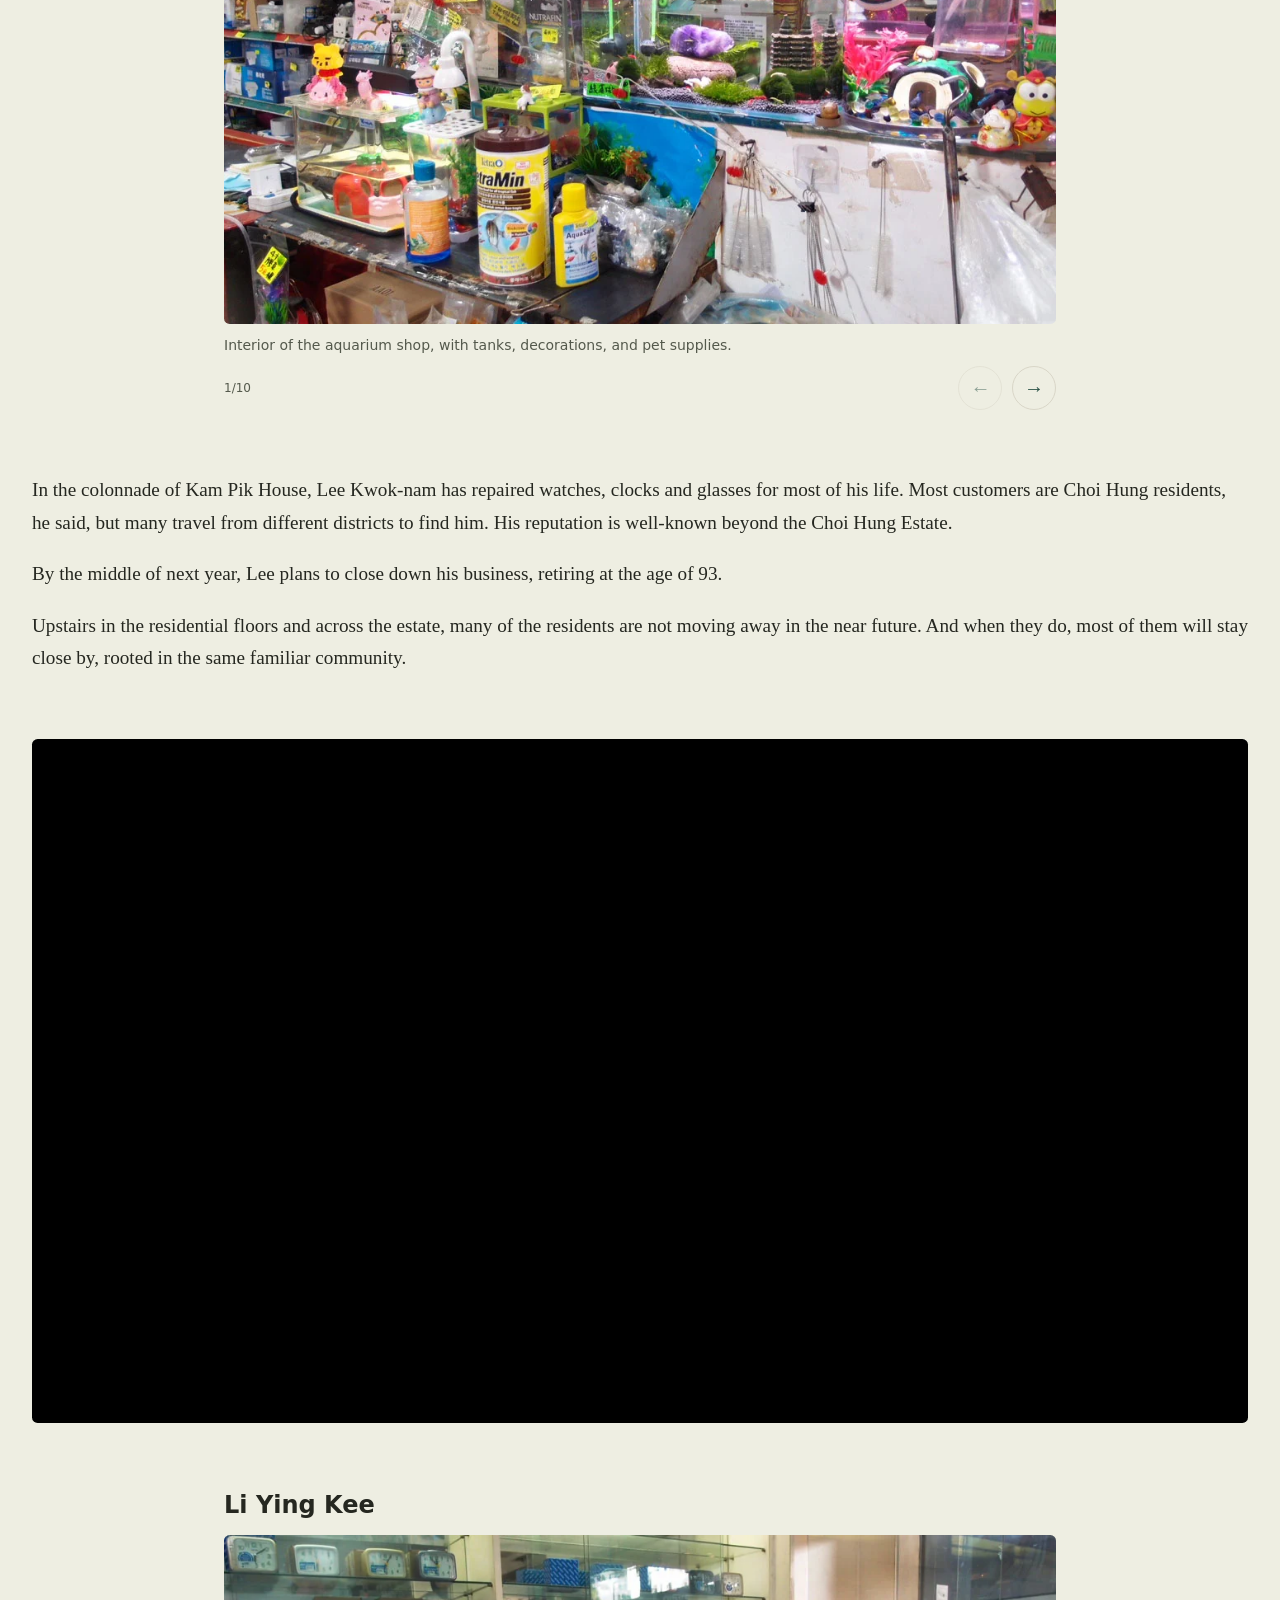
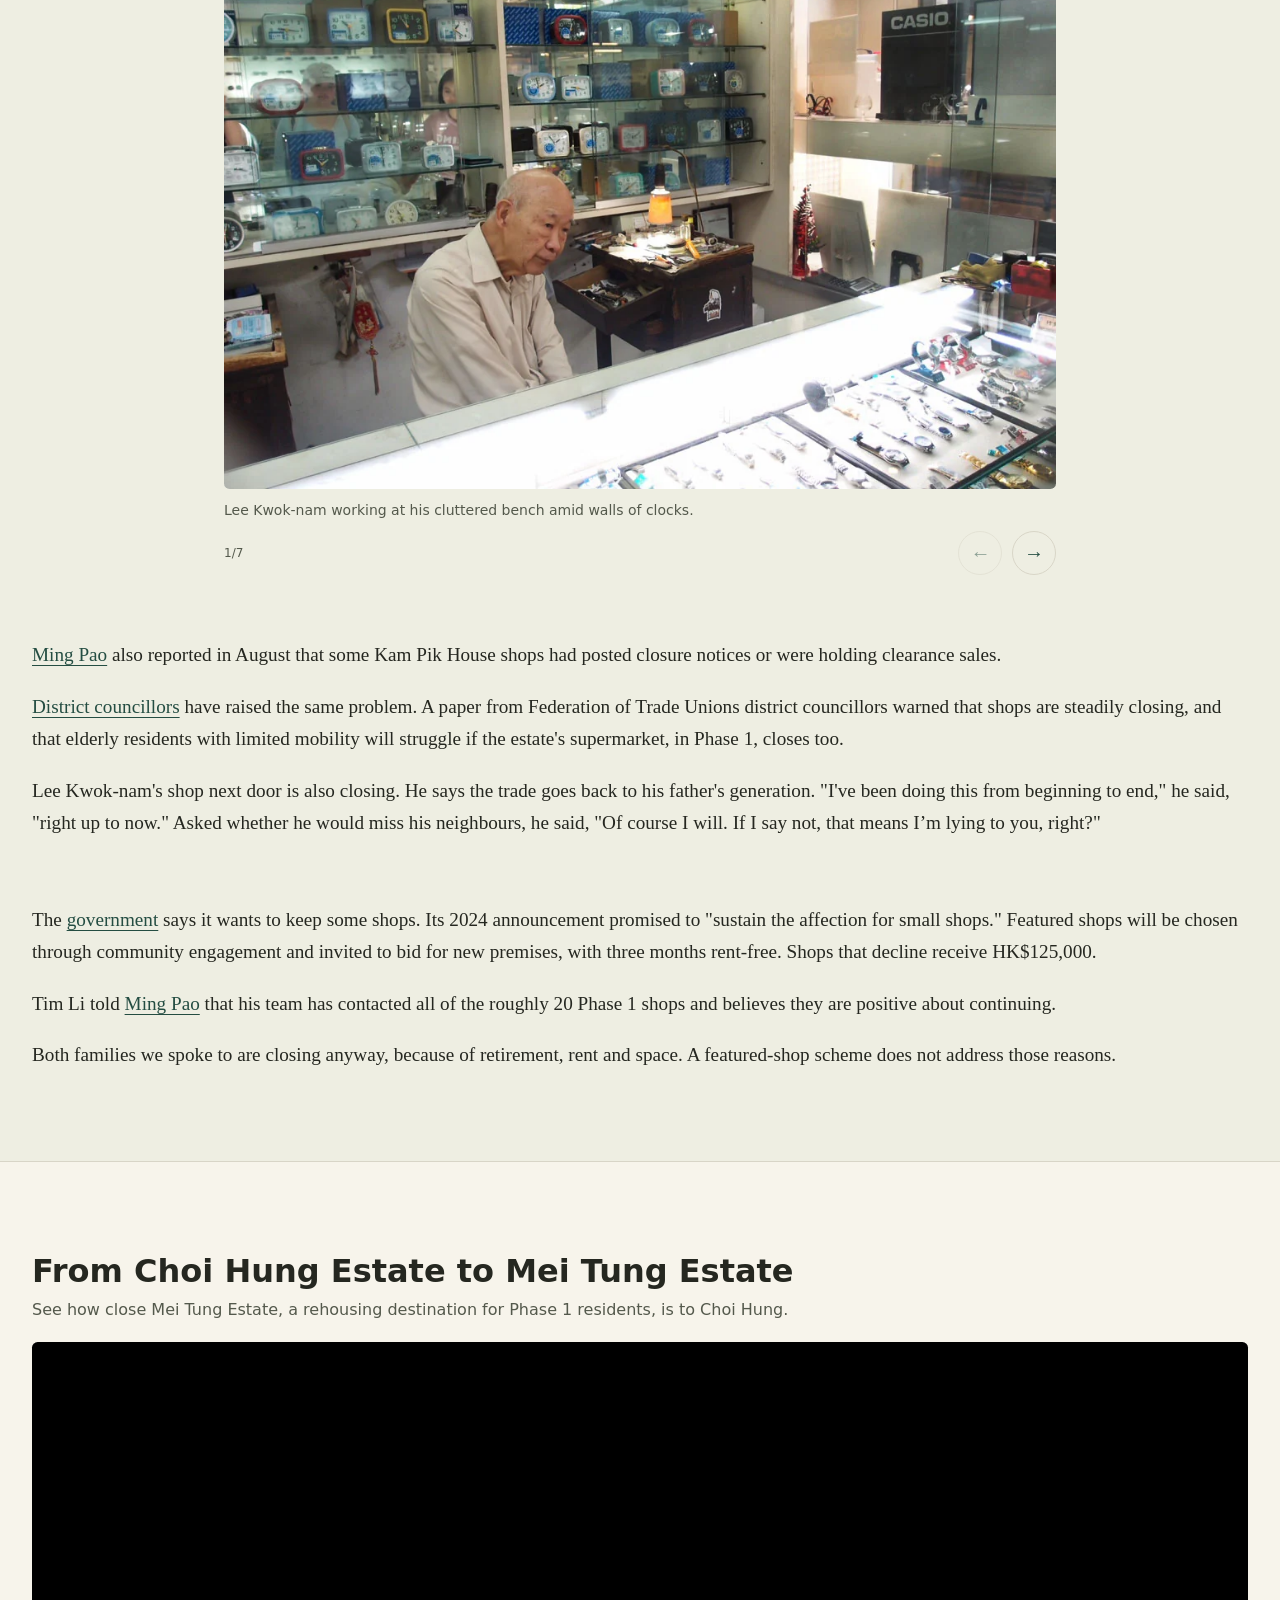
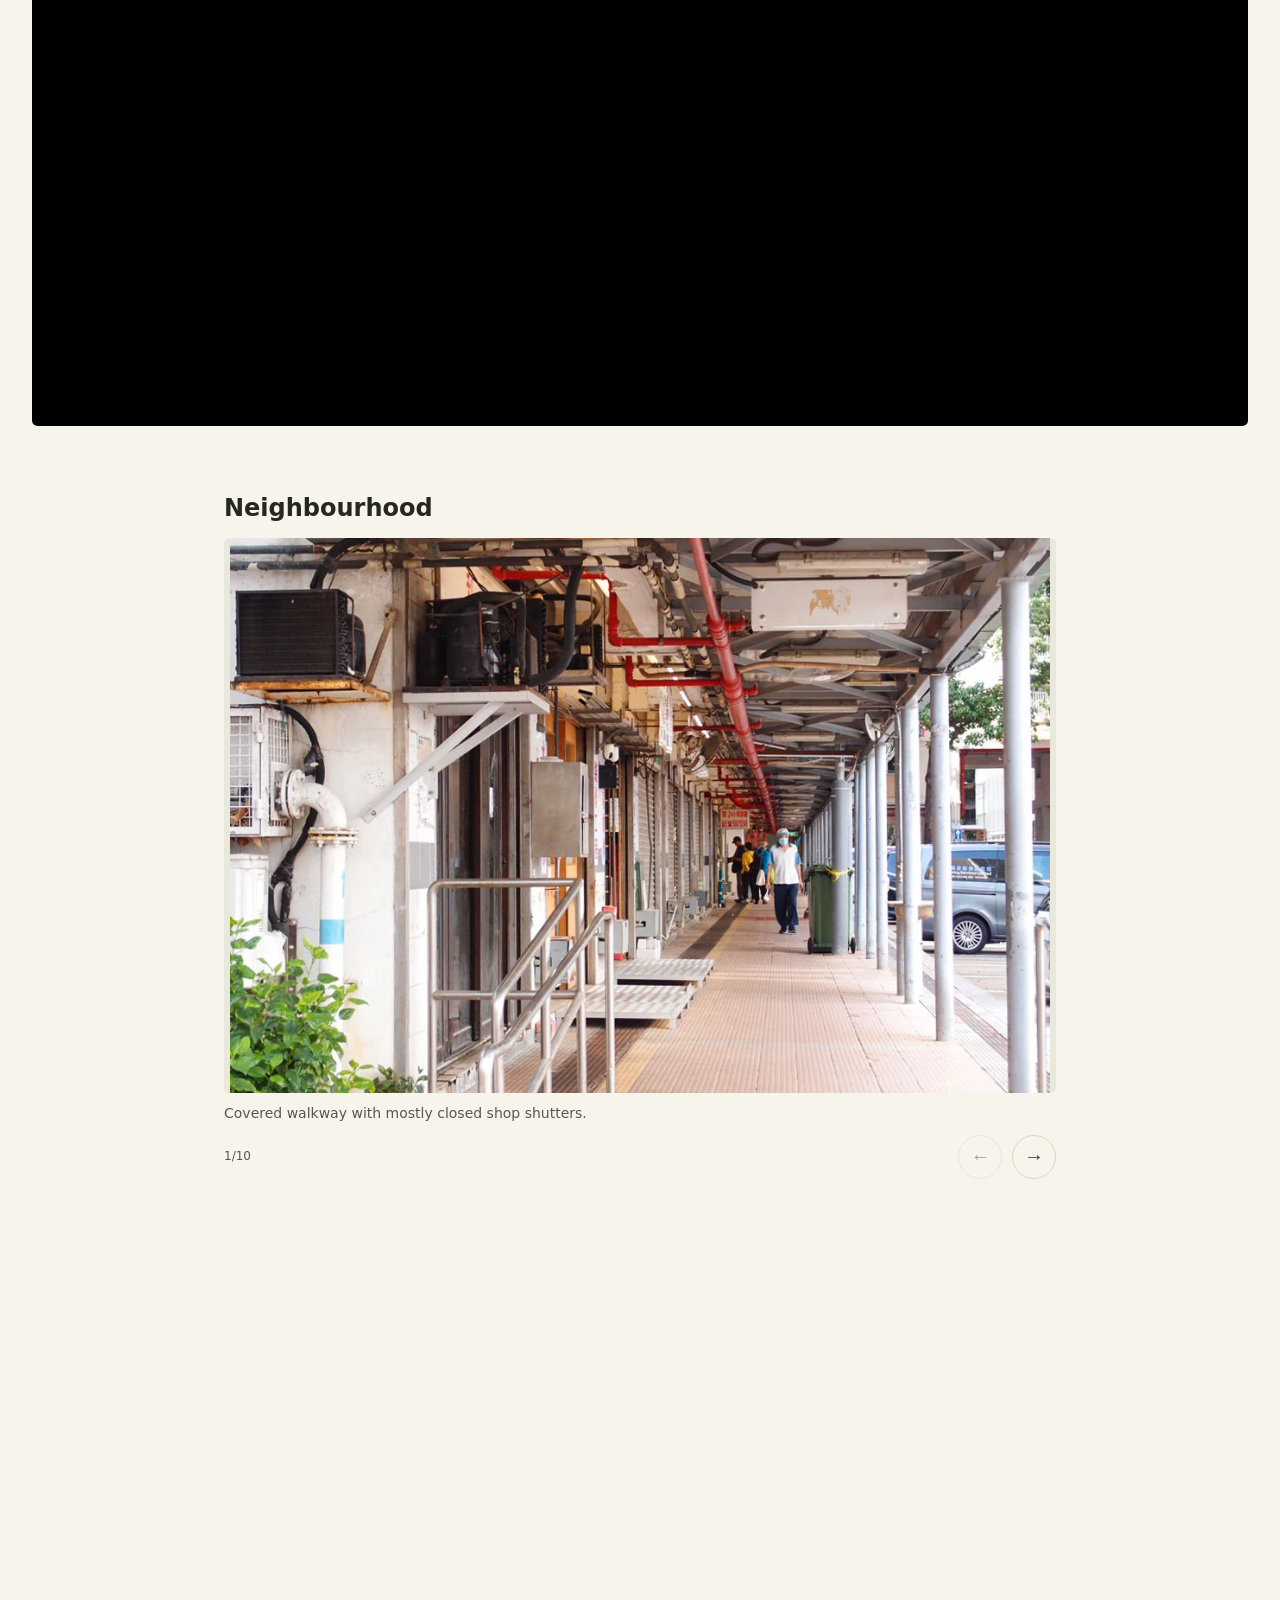
==== commit e0a89548: "Remove last aquarium photo from test page" ====
--- a/test.html
+++ b/test.html
@@ -139,12 +139,9 @@
             <div class="crop"><img src="assets/galleries/aquarium/17.webp" alt="Aquarium shopfront with a blue Chinese sign, red lanterns and clear plastic entrance strips" width="932" height="646" loading="lazy"></div>
             <figcaption>Storefront of Hung To Aquarium (鴻濤水族館).</figcaption>
           </figure>
-          <figure class="swiper-slide">
-            <div class="crop"><img src="assets/galleries/aquarium/pb151330.webp" alt="People walking through the covered arcade beside the aquarium shop sign" width="1008" height="672" loading="lazy"></div>
-          </figure>
         </div>
         <div class="gallery-bar">
-          <span class="gallery-counter">1/11</span>
+          <span class="gallery-counter">1/10</span>
           <div class="gallery-controls">
             <button class="gallery-prev" type="button" aria-label="Previous photo"><span aria-hidden="true">←</span></button>
             <button class="gallery-next" type="button" aria-label="Next photo"><span aria-hidden="true">→</span></button>
